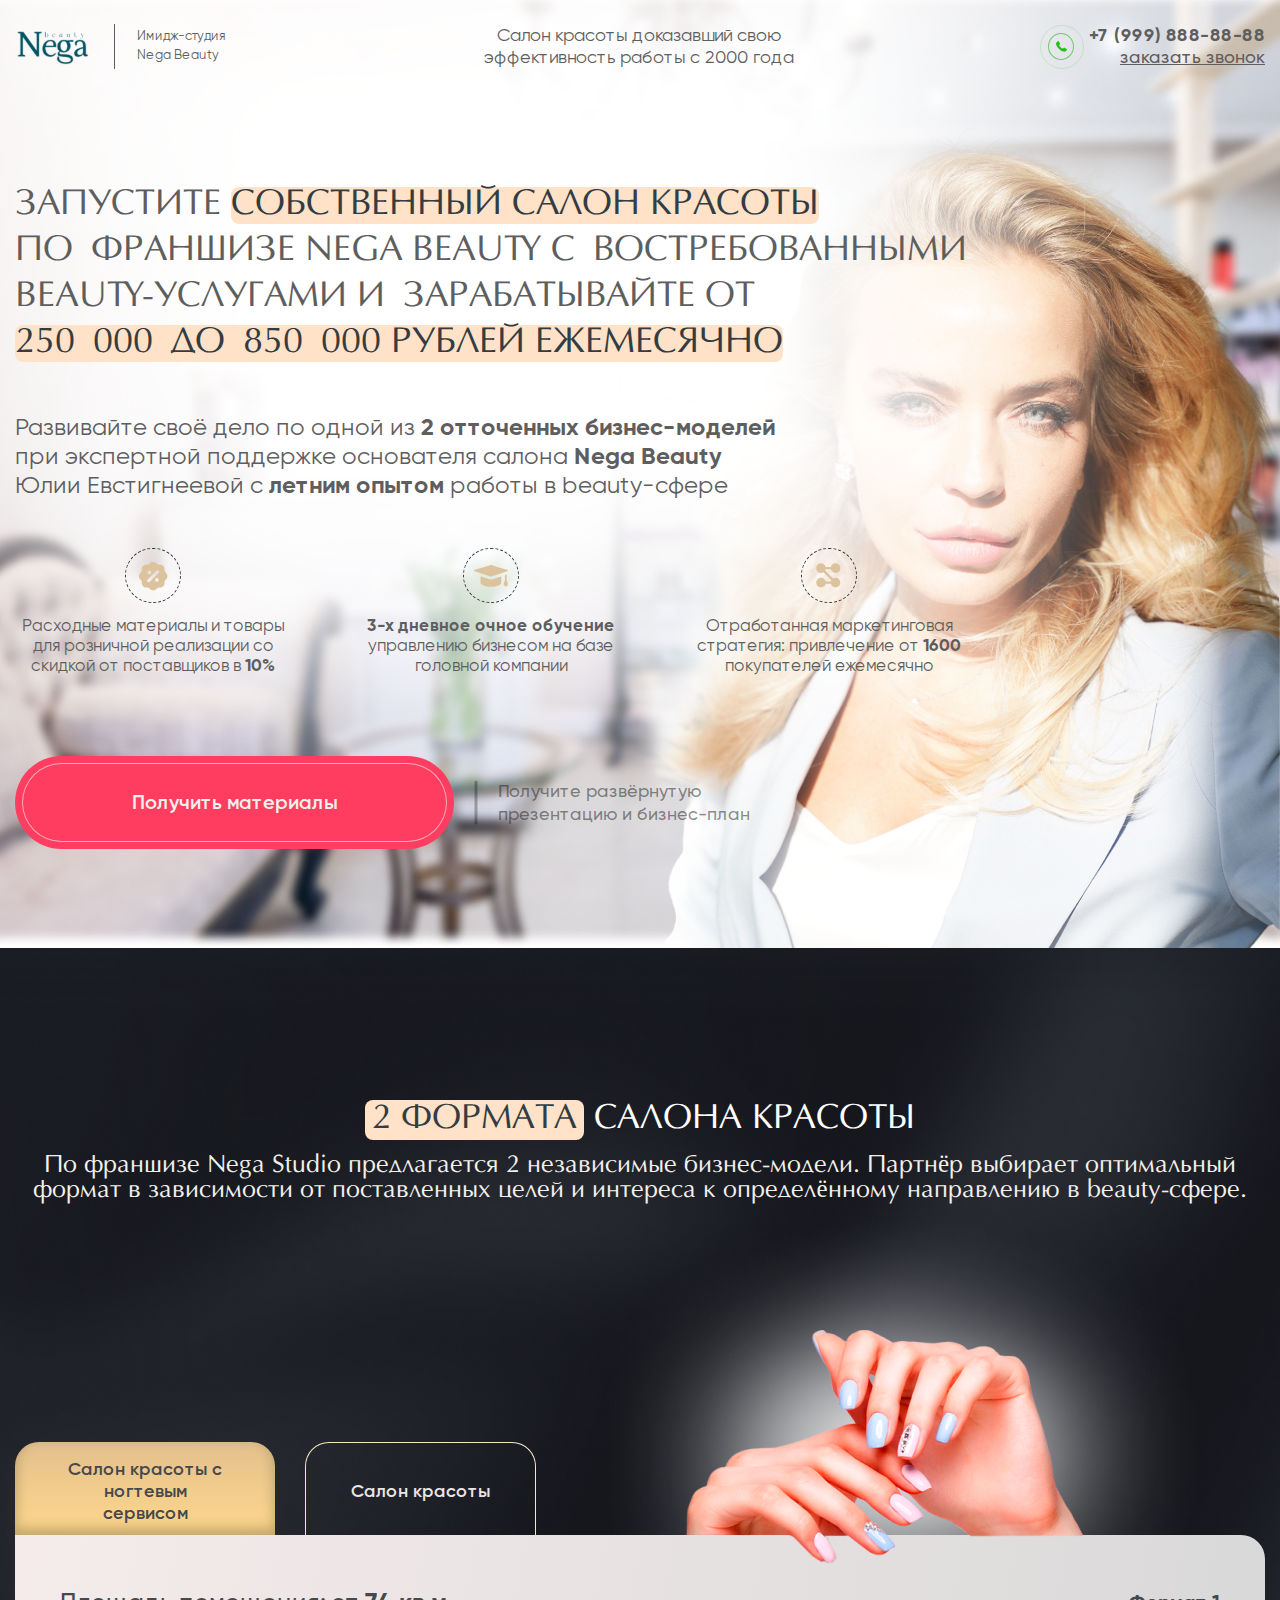
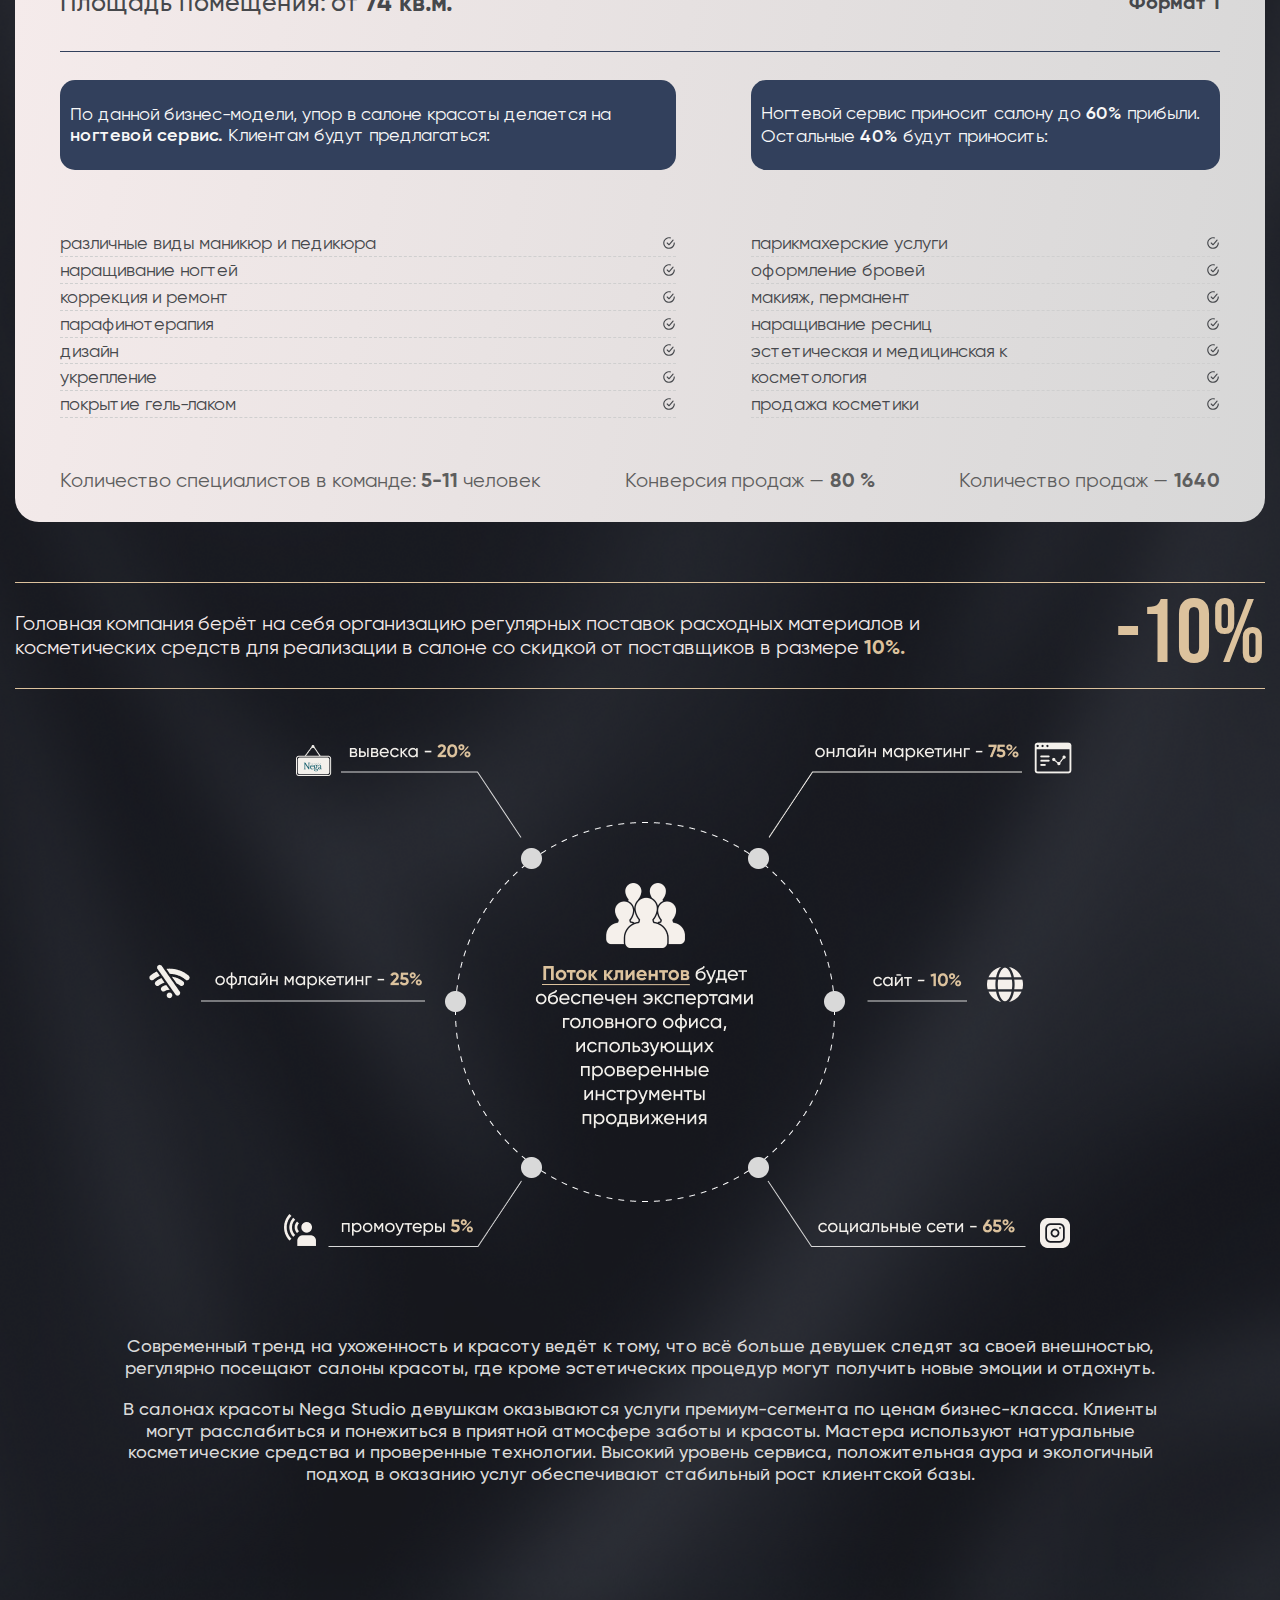
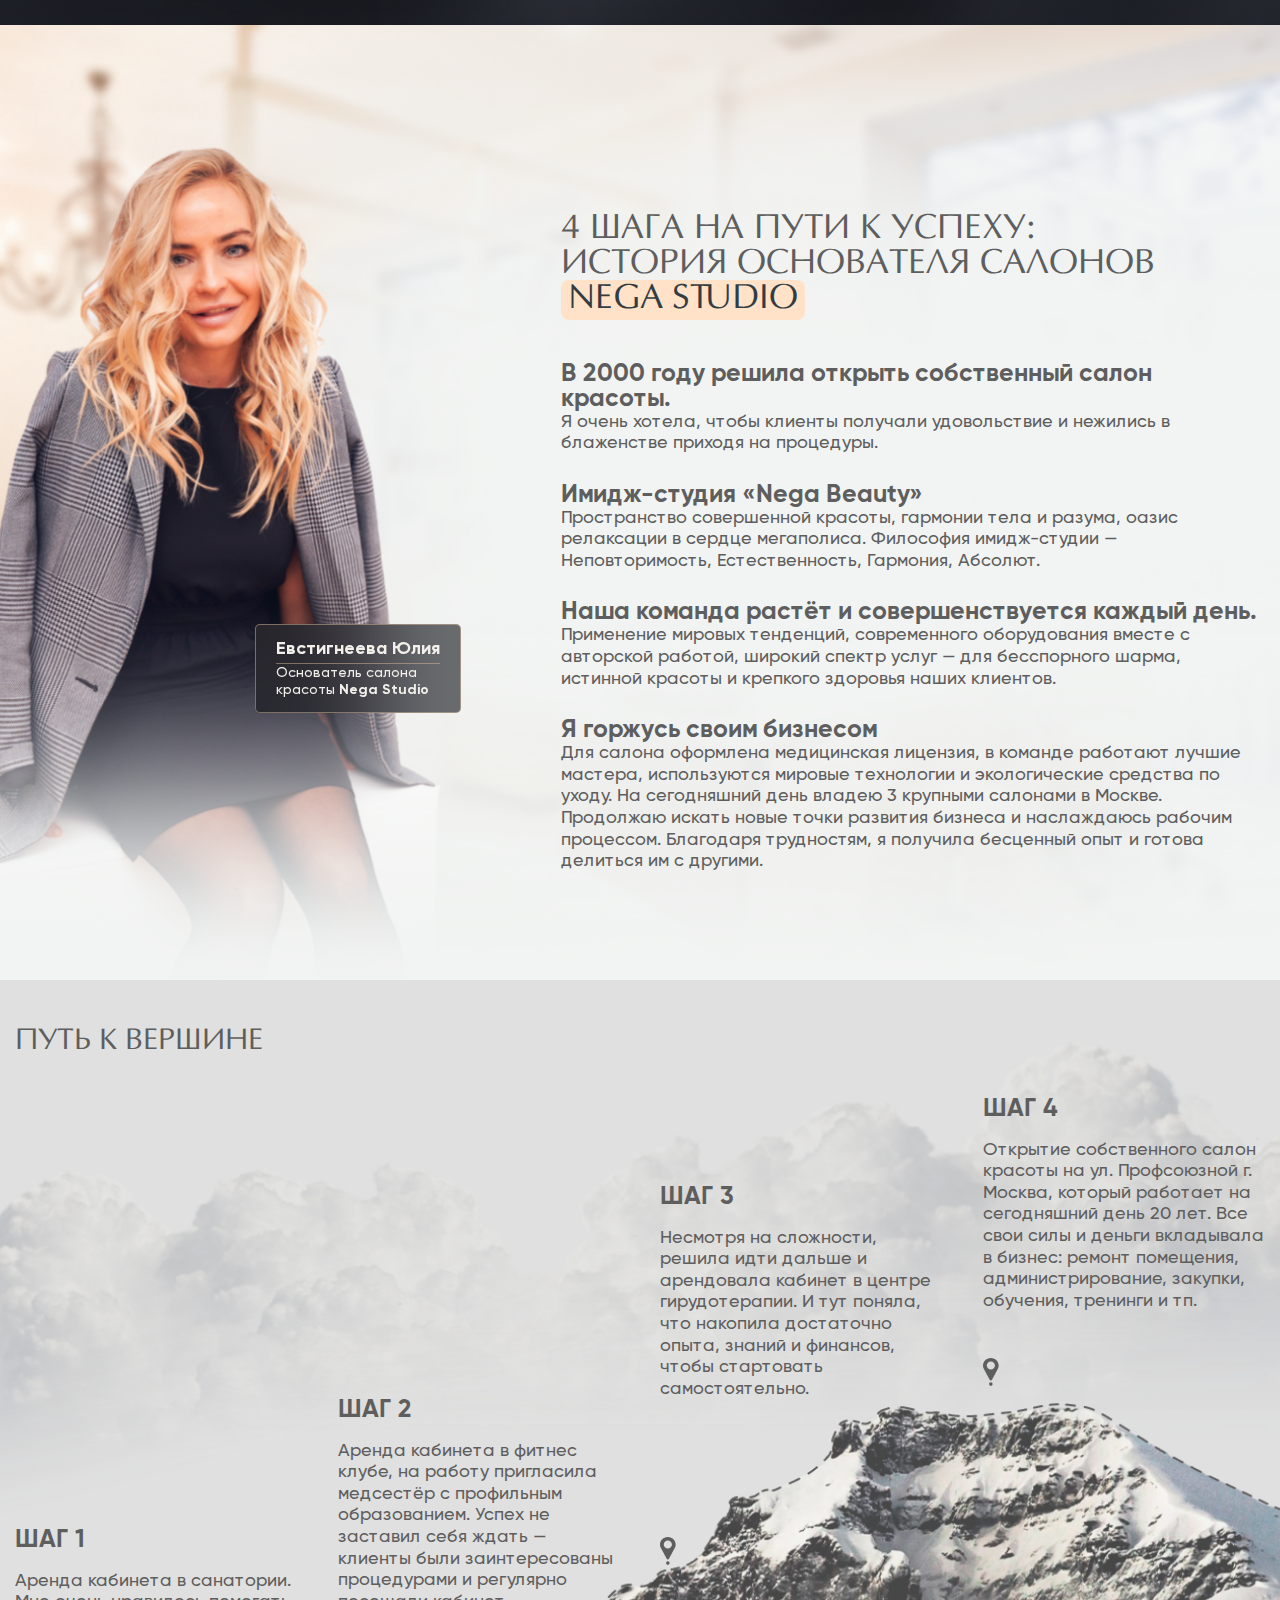
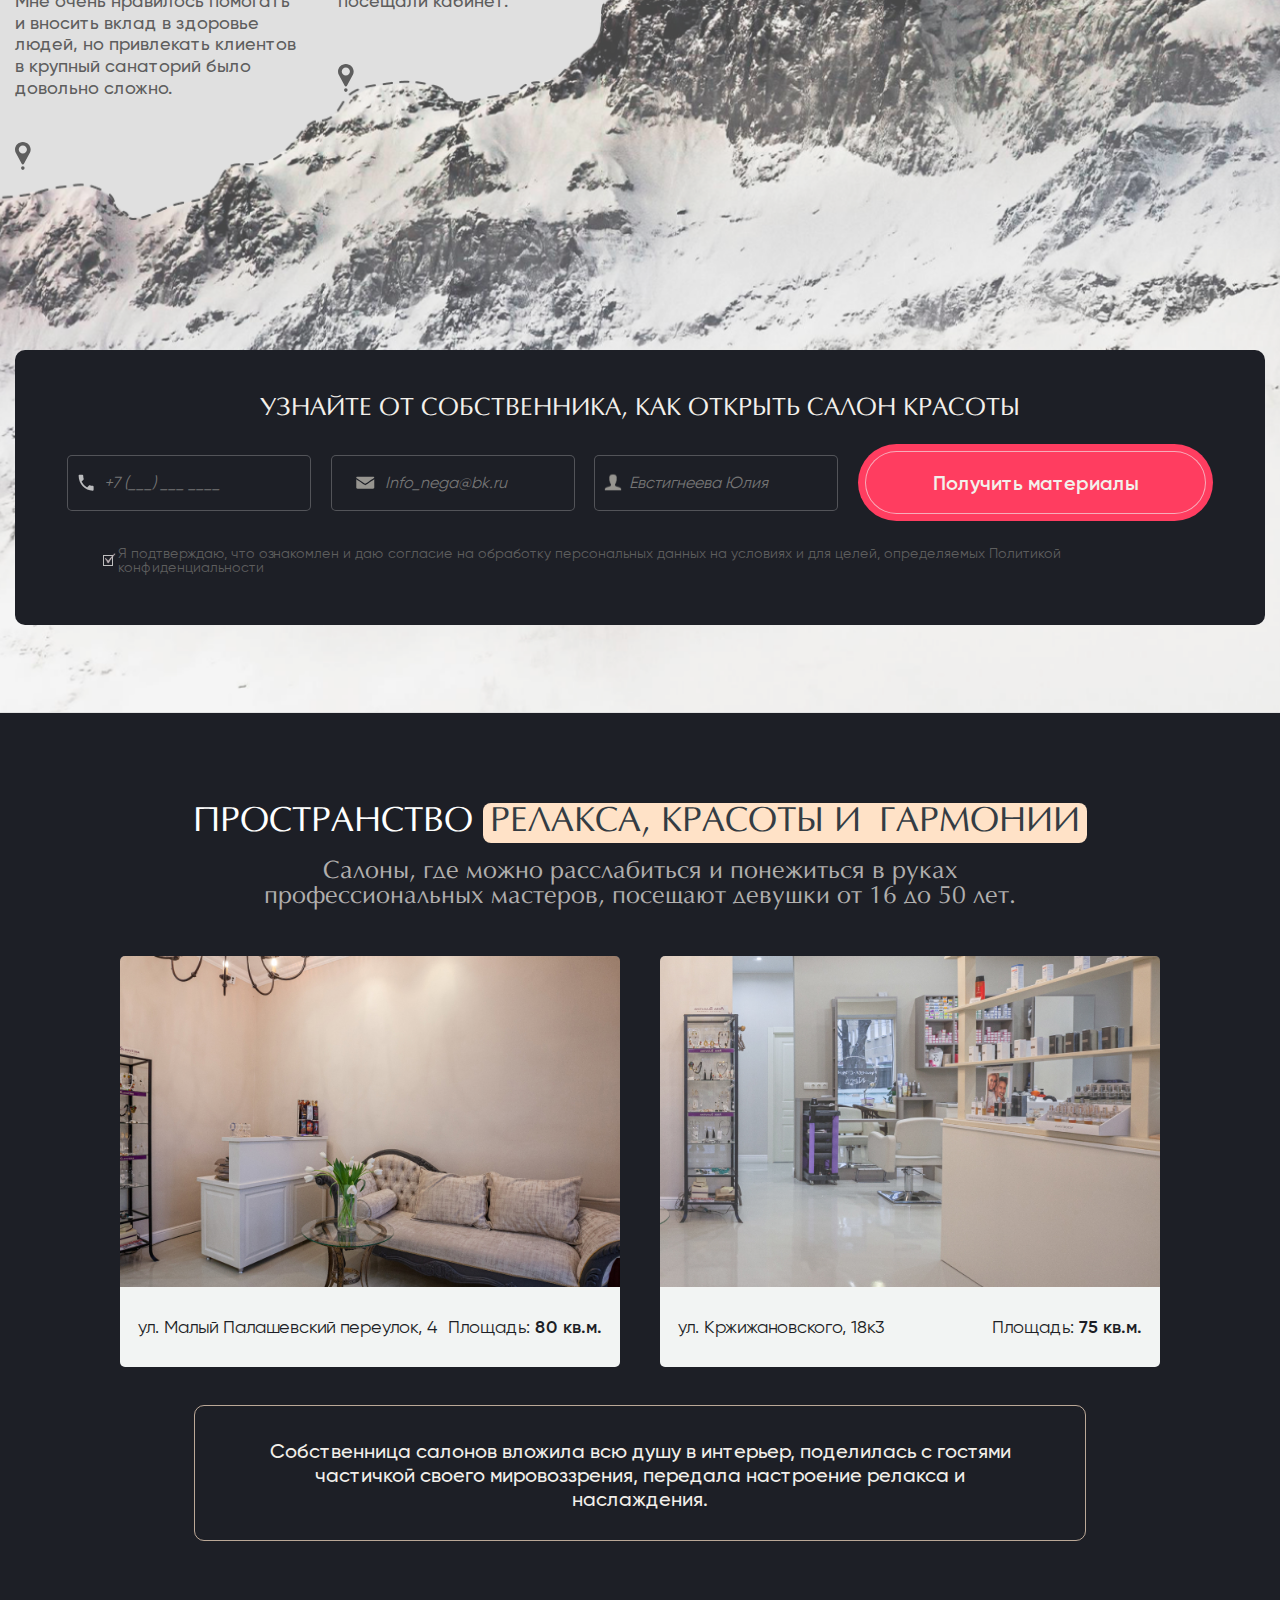
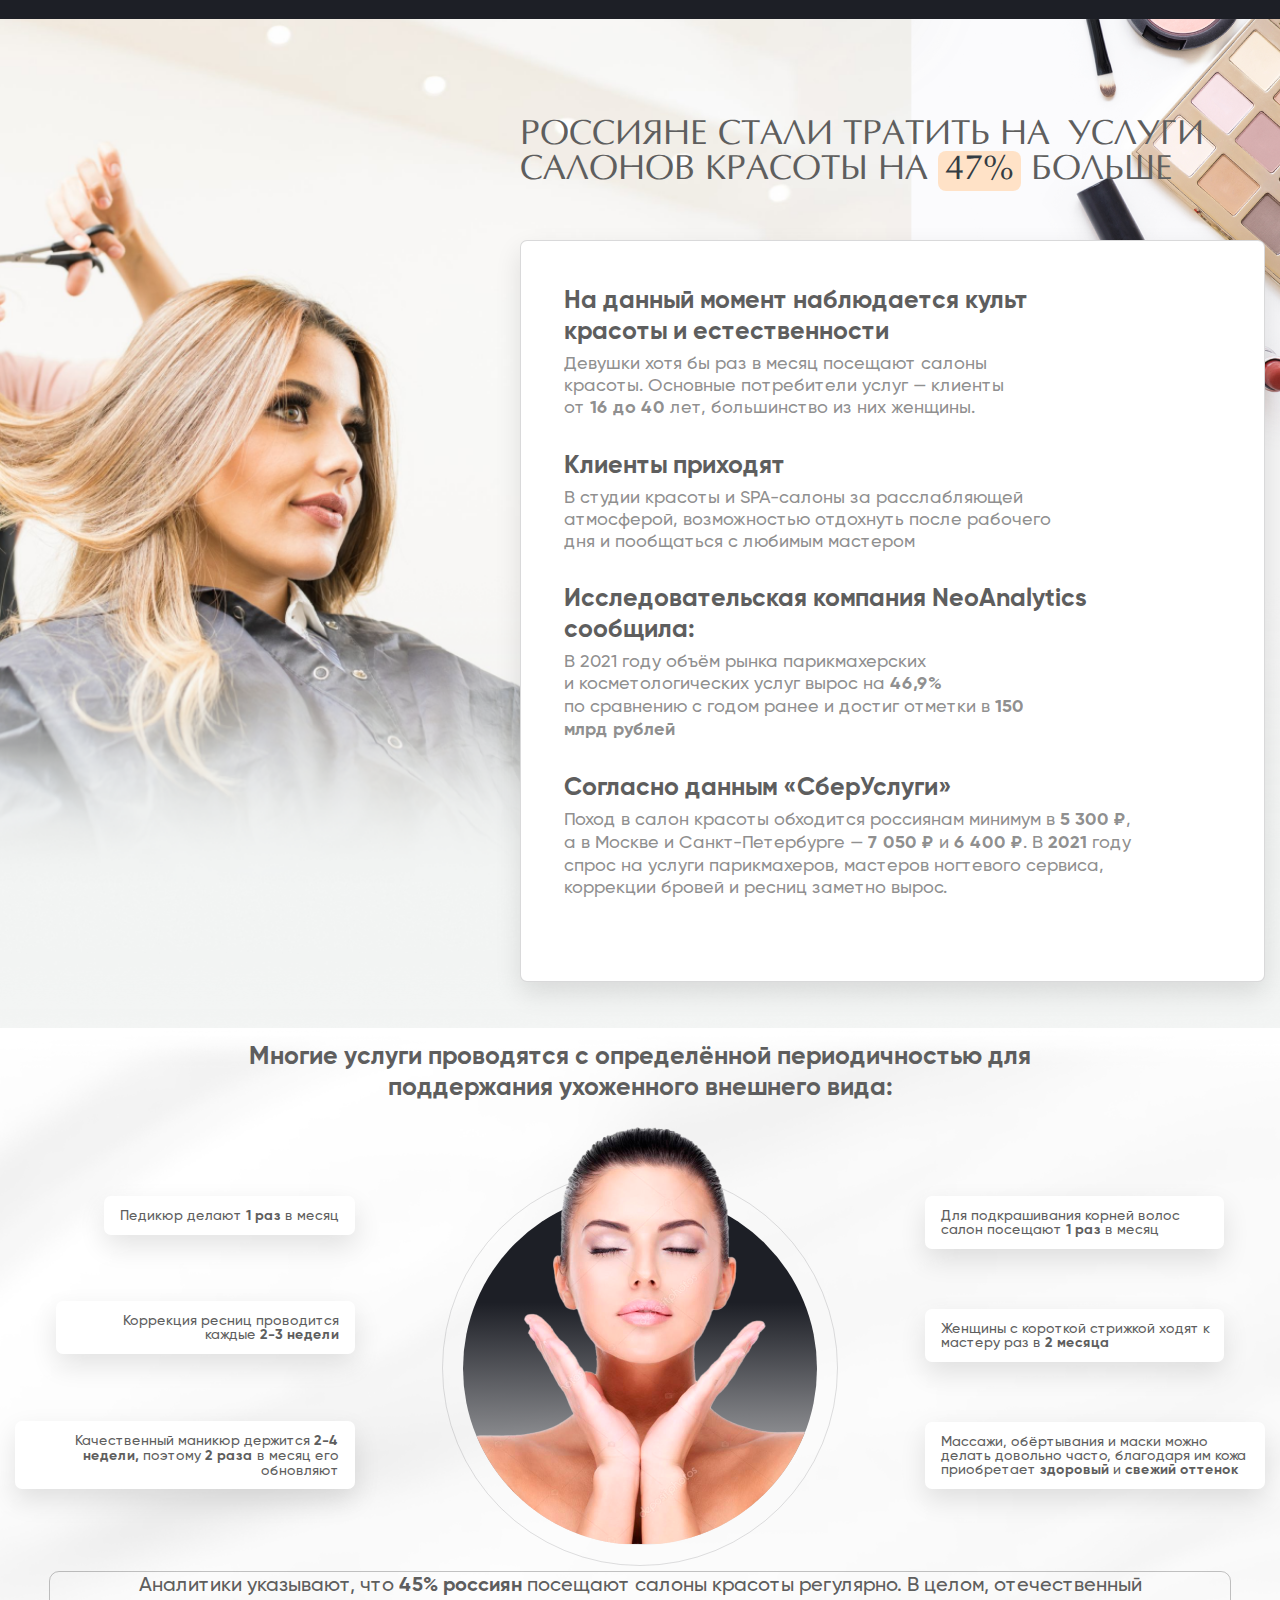
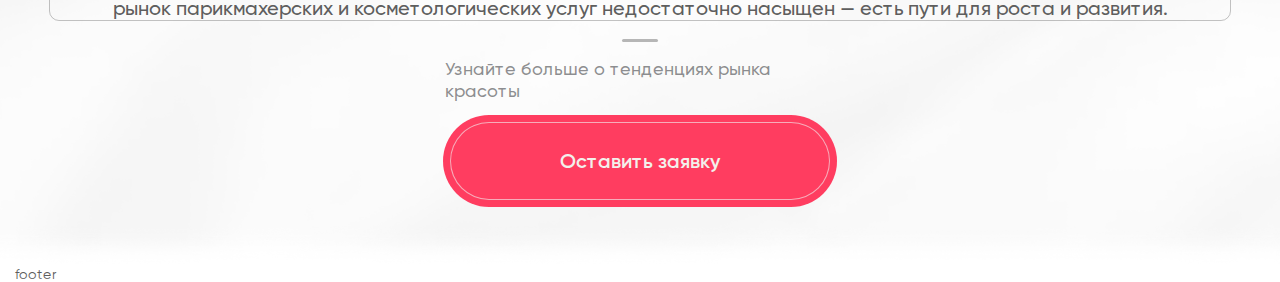
==== index.html @ d499c08f "first" ====
<!DOCTYPE html>
<html lang="en">
  <head>
    <meta charset="UTF-8" />
    <meta http-equiv="X-UA-Compatible" content="IE=edge" />
    <meta name="viewport" content="width=device-width, initial-scale=1.0" />
    <link rel="preconnect" href="https://fonts.googleapis.com" />
    <link rel="preconnect" href="https://fonts.gstatic.com" crossorigin />
    <link
      href="https://fonts.googleapis.com/css2?family=Bebas+Neue&display=swap"
      rel="stylesheet"
    />

    <link rel="stylesheet" href="./css/reset.css" />
    <link rel="stylesheet" href="./css/animate.css" />
    <link rel="stylesheet" href="./css/style.css" />
    <title>Nega</title>
  </head>
  <body id="main-body">
    <div class="wrapper">
      <header class="header">
        <div class="container">
          <div class="header__body">
            <div class="header__logo">
              <img src="./img/header/logo.svg" alt="logo" />
              <div class="header__logo-line"></div>
              <div class="header__logo-descr">Имидж-студия Nega Beauty</div>
            </div>
            <div class="header__descr">
              Салон красоты доказавший свою эффективность работы с 2000 года
            </div>
            <div class="phone__block">
              <div class="phone__block-img">
                <img src="./img/header/phone.svg" alt="phone" />
              </div>
              <div class="phone__block-link">
                <a class="phone__number" href="tel:+79166300041"
                  >+7 (999) 888-88-88</a
                >
                <div class="phone__link">
                  <a class="modal-phone" data-id="#phone"> заказать звонок </a>
                </div>
              </div>
            </div>
          </div>
        </div>
      </header>
      <div class="page__content">
        <main class="main">
          <div class="container">
            <div class="main__body">
              <h1 class="main__title">
                Запустите
                <span>собственный салон красоты</span> по&nbsp;франшизе Nega
                Beauty с&nbsp;востребованными beauty-услугами
                и&nbsp;зарабатывайте от
                <span
                  >250&nbsp;000&nbsp;до&nbsp;850&nbsp;000 рублей
                  ежемесячно</span
                >
              </h1>
              <p class="main__descr">
                Развивайте своё дело по&nbsp;одной из&nbsp;<span
                  >2&nbsp;отточенных бизнес-моделей</span
                >
                при экспертной поддержке основателя салона
                <span>Nega Beauty</span> Юлии Евстигнеевой с&nbsp;<span
                  >летним опытом</span
                >
                работы в&nbsp;beauty-сфере
              </p>
              <div class="main__list">
                <div class="main__item">
                  <div class="main__item-img">
                    <img src="./img/header/01.svg" alt="icon" />
                  </div>
                  <p class="main__item-descr">
                    Расходные материалы и товары для розничной реализации со
                    скидкой от поставщиков в <span>10%</span>
                  </p>
                </div>
                <div class="main__item">
                  <div class="main__item-img">
                    <img src="./img/header/02.svg" alt="icon" />
                  </div>
                  <p class="main__item-descr">
                    <span>3-х дневное очное обучение</span> управлению бизнесом
                    на базе головной компании
                  </p>
                </div>
                <div class="main__item">
                  <div class="main__item-img">
                    <img src="./img/header/03.svg" alt="icon" />
                  </div>
                  <p class="main__item-descr">
                    Отработанная маркетинговая стратегия: привлечение от
                    <span>1600</span> покупателей ежемесячно
                  </p>
                </div>
              </div>
              <div class="main__slider">
                <div class="slider-flex">
                  <div class="slider-track">
                    <div class="slide-list slide-active">
                      <div class="main__item">
                        <div class="main__item-img">
                          <img src="./img/header/01.svg" alt="icon" />
                        </div>
                        <p class="main__item-descr">
                          Расходные материалы и товары для розничной реализации
                          со скидкой от поставщиков в <span>10%</span>
                        </p>
                      </div>
                    </div>
                    <div class="slide-list">
                      <div class="main__item">
                        <div class="main__item-img">
                          <img src="./img/header/02.svg" alt="icon" />
                        </div>
                        <p class="main__item-descr">
                          <span>3-х дневное очное обучение</span> управлению
                          бизнесом на базе головной компании
                        </p>
                      </div>
                    </div>
                    <div class="slide-list">
                      <div class="main__item">
                        <div class="main__item-img">
                          <img src="./img/header/03.svg" alt="icon" />
                        </div>
                        <p class="main__item-descr">
                          Отработанная маркетинговая стратегия: привлечение от
                          <span>1600</span> покупателей ежемесячно
                        </p>
                      </div>
                    </div>
                  </div>
                </div>
                <div class="slide-dots">
                  <span class="slide-dot slide-active"></span>
                  <span class="slide-dot"></span>
                  <span class="slide-dot"></span>
                </div>
              </div>
              <div class="main__button">
                <div class="btn__cover">
                  <button class="btn">Получить материалы</button>
                </div>
                <div class="button__line"></div>
                <div class="button__descr">
                  Получите развёрнутую презентацию и бизнес-план
                </div>
              </div>
            </div>
          </div>
        </main>
        <section class="format">
          <div class="container">
            <div class="format__body">
              <h2 class="title format__title">
                <span> 2 формата</span> салона красоты
              </h2>
              <p class="format__descr descr">
                По франшизе Nega Studio предлагается 2 независимые
                бизнес-модели. Партнёр выбирает оптимальный формат в зависимости
                от поставленных целей и интереса к определённому направлению в
                beauty-сфере.
              </p>
              <div class="format__tab">
                <div class="tabs">
                  <div class="tab__elem active">
                    Салон красоты с ногтевым сервисом
                  </div>
                  <div class="tab__elem">Салон красоты</div>
                </div>
                <div class="contents">
                  <img
                    src="./img/format/tab1.png"
                    alt="tab"
                    class="content__img first active"
                  />
                  <img
                    src="./img/format/tab2.png"
                    alt="tab"
                    class="content__img second"
                  />
                  <img
                    src="./img/format/effect.png"
                    alt="effect"
                    class="content__effect"
                  />
                  <div class="content__elem active">
                    <div class="elem__top">
                      <div class="elem__title">
                        Площадь помещения: от <span>74 кв.м.</span>
                      </div>
                      <div class="elem__count">Формат 1</div>
                    </div>
                    <div class="elem__block">
                      <div class="block__item">
                        <div class="block__item-title">
                          <p>
                            По данной бизнес-модели, упор в салоне красоты
                            делается на <span>ногтевой сервис.</span> Клиентам
                            будут предлагаться:
                          </p>
                        </div>
                        <div class="block__item-list">
                          <div class="block__item-item">
                            <div class="block__item-descr">
                              различные виды маникюр и педикюра
                            </div>
                            <img
                              src="./img/format/tick.svg"
                              alt="tick"
                              class="block__item-icon"
                            />
                          </div>
                          <div class="block__item-item">
                            <div class="block__item-descr">
                              наращивание ногтей
                            </div>
                            <img
                              src="./img/format/tick.svg"
                              alt="tick"
                              class="block__item-icon"
                            />
                          </div>
                          <div class="block__item-item">
                            <div class="block__item-descr">
                              коррекция и ремонт
                            </div>
                            <img
                              src="./img/format/tick.svg"
                              alt="tick"
                              class="block__item-icon"
                            />
                          </div>
                          <div class="block__item-item">
                            <div class="block__item-descr">парафинотерапия</div>
                            <img
                              src="./img/format/tick.svg"
                              alt="tick"
                              class="block__item-icon"
                            />
                          </div>
                          <div class="block__item-item">
                            <div class="block__item-descr">дизайн</div>
                            <img
                              src="./img/format/tick.svg"
                              alt="tick"
                              class="block__item-icon"
                            />
                          </div>
                          <div class="block__item-item">
                            <div class="block__item-descr">укрепление</div>
                            <img
                              src="./img/format/tick.svg"
                              alt="tick"
                              class="block__item-icon"
                            />
                          </div>
                          <div class="block__item-item">
                            <div class="block__item-descr">
                              покрытие гель-лаком
                            </div>
                            <img
                              src="./img/format/tick.svg"
                              alt="tick"
                              class="block__item-icon"
                            />
                          </div>
                        </div>
                      </div>
                      <div class="block__item">
                        <div class="block__item-title">
                          <p>
                            Ногтевой сервис приносит салону до
                            <span>60%</span> прибыли. Остальные
                            <span>40%</span> будут приносить:
                          </p>
                        </div>
                        <div class="block__item-list">
                          <div class="block__item-item">
                            <div class="block__item-descr">
                              парикмахерские услуги
                            </div>
                            <img
                              src="./img/format/tick.svg"
                              alt="tick"
                              class="block__item-icon"
                            />
                          </div>
                          <div class="block__item-item">
                            <div class="block__item-descr">
                              оформление бровей
                            </div>
                            <img
                              src="./img/format/tick.svg"
                              alt="tick"
                              class="block__item-icon"
                            />
                          </div>
                          <div class="block__item-item">
                            <div class="block__item-descr">
                              макияж, перманент
                            </div>
                            <img
                              src="./img/format/tick.svg"
                              alt="tick"
                              class="block__item-icon"
                            />
                          </div>
                          <div class="block__item-item">
                            <div class="block__item-descr">
                              наращивание ресниц
                            </div>
                            <img
                              src="./img/format/tick.svg"
                              alt="tick"
                              class="block__item-icon"
                            />
                          </div>
                          <div class="block__item-item">
                            <div class="block__item-descr">
                              эстетическая и медицинская к
                            </div>
                            <img
                              src="./img/format/tick.svg"
                              alt="tick"
                              class="block__item-icon"
                            />
                          </div>
                          <div class="block__item-item">
                            <div class="block__item-descr">косметология</div>
                            <img
                              src="./img/format/tick.svg"
                              alt="tick"
                              class="block__item-icon"
                            />
                          </div>
                          <div class="block__item-item">
                            <div class="block__item-descr">
                              продажа косметики
                            </div>
                            <img
                              src="./img/format/tick.svg"
                              alt="tick"
                              class="block__item-icon"
                            />
                          </div>
                        </div>
                      </div>
                    </div>
                    <div class="elem__bottom">
                      <div class="elem__text">
                        Количество специалистов в команде:
                        <span>5-11</span> человек
                      </div>
                      <div class="elem__text">
                        Конверсия продаж — <span>80 %</span>
                      </div>
                      <div class="elem__text">
                        Количество продаж — <span>1640</span>
                      </div>
                    </div>
                  </div>
                  <div class="content__elem">
                    <div class="elem__top">
                      <div class="elem__title">
                        Площадь помещения: от <span>50 кв.м.</span>
                      </div>
                      <div class="elem__count">Формат 2</div>
                    </div>
                    <div class="elem__block second">
                      <div class="block__item">
                        <div class="block__item-title second">
                          <p>
                            Вторая бизнес-модель предполагает открытие
                            <span>салона красоты</span> без ногтевого сервиса.
                            Среди основных услуг будут парикмахерские и
                            косметологические:
                          </p>
                        </div>
                        <div class="block__item-list">
                          <div class="block__item-item">
                            <div class="block__item-descr">стрижка;</div>
                            <img
                              src="./img/format/tick.svg"
                              alt="tick"
                              class="block__item-icon"
                            />
                          </div>
                          <div class="block__item-item">
                            <div class="block__item-descr">укладка волос;</div>
                            <img
                              src="./img/format/tick.svg"
                              alt="tick"
                              class="block__item-icon"
                            />
                          </div>
                          <div class="block__item-item">
                            <div class="block__item-descr">окрашивание;</div>
                            <img
                              src="./img/format/tick.svg"
                              alt="tick"
                              class="block__item-icon"
                            />
                          </div>
                          <div class="block__item-item">
                            <div class="block__item-descr">
                              фитоламинирование;
                            </div>
                            <img
                              src="./img/format/tick.svg"
                              alt="tick"
                              class="block__item-icon"
                            />
                          </div>
                          <div class="block__item-item">
                            <div class="block__item-descr">массаж лица;</div>
                            <img
                              src="./img/format/tick.svg"
                              alt="tick"
                              class="block__item-icon"
                            />
                          </div>
                          <div class="block__item-item">
                            <div class="block__item-descr">
                              услуги по уходу за лицом;
                            </div>
                            <img
                              src="./img/format/tick.svg"
                              alt="tick"
                              class="block__item-icon"
                            />
                          </div>
                          <div class="block__item-item">
                            <div class="block__item-descr">эпиляция;</div>
                            <img
                              src="./img/format/tick.svg"
                              alt="tick"
                              class="block__item-icon"
                            />
                          </div>
                          <div class="block__item-item">
                            <div class="block__item-descr">
                              контурная пластика;
                            </div>
                            <img
                              src="./img/format/tick.svg"
                              alt="tick"
                              class="block__item-icon"
                            />
                          </div>
                          <div class="block__item-item">
                            <div class="block__item-descr">мезотерапия;</div>
                            <img
                              src="./img/format/tick.svg"
                              alt="tick"
                              class="block__item-icon"
                            />
                          </div>
                          <div class="block__item-item">
                            <div class="block__item-descr">обёртывание.</div>
                            <img
                              src="./img/format/tick.svg"
                              alt="tick"
                              class="block__item-icon"
                            />
                          </div>
                        </div>
                      </div>
                      <div class="block__item">
                        <div
                          class="block__item-title second special__item-title"
                        >
                          <p>
                            Данные виды услуг будут приносить до
                            <span>63 % прибыли.</span> Остальные
                            <span>37%</span> принесут:
                          </p>
                        </div>
                        <div class="block__item-list">
                          <div class="block__item-item">
                            <div class="block__item-descr">
                              оформление бровей;
                            </div>
                            <img
                              src="./img/format/tick.svg"
                              alt="tick"
                              class="block__item-icon"
                            />
                          </div>
                          <div class="block__item-item">
                            <div class="block__item-descr">макияж;</div>
                            <img
                              src="./img/format/tick.svg"
                              alt="tick"
                              class="block__item-icon"
                            />
                          </div>
                          <div class="block__item-item">
                            <div class="block__item-descr">перманент;</div>
                            <img
                              src="./img/format/tick.svg"
                              alt="tick"
                              class="block__item-icon"
                            />
                          </div>
                          <div class="block__item-item">
                            <div class="block__item-descr">
                              наращивание ресниц;
                            </div>
                            <img
                              src="./img/format/tick.svg"
                              alt="tick"
                              class="block__item-icon"
                            />
                          </div>
                          <div class="block__item-item">
                            <div class="block__item-descr">
                              продажа косметики.
                            </div>
                            <img
                              src="./img/format/tick.svg"
                              alt="tick"
                              class="block__item-icon"
                            />
                          </div>
                        </div>
                      </div>
                    </div>
                    <div class="elem__bottom">
                      <div class="elem__text">
                        Количество специалистов в команде:
                        <span>3-7</span> человек
                      </div>
                      <div class="elem__text">
                        Конверсия продаж — <span>80 %</span>
                      </div>
                      <div class="elem__text">
                        Количество продаж — <span>520</span>
                      </div>
                    </div>
                  </div>
                </div>
              </div>
              <div class="format__sale">
                <div class="sale__descr">
                  Головная компания берёт на себя организацию регулярных
                  поставок расходных материалов и косметических средств для
                  реализации в салоне со скидкой от поставщиков в размере
                  <span>10%.</span>
                </div>
                <div class="sale__amount">-10%</div>
              </div>
              <div class="format__marketing">
                <img
                  src="./img/format/circle.png"
                  alt="schema"
                  class="marketing__schema"
                />
                <div class="marketing__block">
                  <div class="marketing__title">
                    <p>
                      <span>Поток клиентов</span> будет обеспечен экспертами
                      головного офиса, использующих проверенные инструменты
                      продвижения
                    </p>
                  </div>
                  <div class="marketing__list">
                    <div class="marketing__item">
                      <p>вывеска - <span>20%</span></p>
                      <img src="./img/format/01.svg" alt="icon" />
                    </div>
                    <div class="marketing__item">
                      <p>онлайн маркетинг - <span>75%</span></p>
                      <img src="./img/format/02.svg" alt="icon" />
                    </div>
                    <div class="marketing__item">
                      <p>сайт - <span>10%</span></p>
                      <img src="./img/format/03.svg" alt="icon" />
                    </div>
                    <div class="marketing__item">
                      <p>социальные сети - <span>65%</span></p>
                      <img src="./img/format/04.svg" alt="icon" />
                    </div>
                    <div class="marketing__item">
                      <p>промоутеры - <span>5%</span></p>
                      <img src="./img/format/05.svg" alt="icon" />
                    </div>
                    <div class="marketing__item">
                      <p>офлайн маркетинг - <span>25%</span></p>
                      <img src="./img/format/06.svg" alt="icon" />
                    </div>
                  </div>
                </div>
                <p class="marketing__descr first">
                  Современный тренд на ухоженность и красоту ведёт к тому, что
                  всё больше девушек следят за своей внешностью, регулярно
                  посещают салоны красоты, где кроме эстетических процедур могут
                  получить новые эмоции и отдохнуть.
                </p>
                <p class="marketing__descr">
                  В салонах красоты Nega Studio девушкам оказываются услуги
                  премиум-сегмента по ценам бизнес-класса. Клиенты могут
                  расслабиться и понежиться в приятной атмосфере заботы и
                  красоты. Мастера используют натуральные косметические средства
                  и проверенные технологии. Высокий уровень сервиса,
                  положительная аура и экологичный подход в оказанию услуг
                  обеспечивают стабильный рост клиентской базы.
                </p>
              </div>
            </div>
          </div>
        </section>
        <section class="history">
          <div class="container">
            <div class="history__body">
              <h2 class="history__title title">
                4 шага на пути к успеху: история основателя салонов
                <span>Nega Studio</span>
              </h2>
              <div class="history__list">
                <div class="history__item">
                  <div class="history__item-title">
                    В 2000 году решила открыть собственный салон красоты.
                  </div>
                  <div class="history__item-descr">
                    Я очень хотела, чтобы клиенты получали удовольствие и
                    нежились в блаженстве приходя на процедуры.
                  </div>
                </div>
                <div class="history__item">
                  <div class="history__item-title">
                    Имидж-студия «Nega Beauty»
                  </div>
                  <div class="history__item-descr">
                    Пространство совершенной красоты, гармонии тела и разума,
                    оазис релаксации в сердце мегаполиса. Философия имидж-студии
                    — Неповторимость, Естественность, Гармония, Абсолют.
                  </div>
                </div>
                <div class="history__item">
                  <div class="history__item-title">
                    Наша команда растёт и совершенствуется каждый день.
                  </div>
                  <div class="history__item-descr">
                    Применение мировых тенденций, современного оборудования
                    вместе с авторской работой, широкий спектр услуг — для
                    бесспорного шарма, истинной красоты и крепкого здоровья
                    наших клиентов.
                  </div>
                </div>
                <div class="history__item">
                  <div class="history__item-title">
                    Я горжусь своим бизнесом
                  </div>
                  <div class="history__item-descr">
                    Для салона оформлена медицинская лицензия, в команде
                    работают лучшие мастера, используются мировые технологии и
                    экологические средства по уходу. На сегодняшний день владею
                    3 крупными салонами в Москве. Продолжаю искать новые точки
                    развития бизнеса и наслаждаюсь рабочим процессом. Благодаря
                    трудностям, я получила бесценный опыт и готова делиться им с
                    другими.
                  </div>
                </div>
              </div>
              <div class="history__card">
                <div class="card__title">Евстигнеева Юлия</div>
                <p class="card__descr">
                  Основатель салона красоты <span>Nega Studio</span>
                </p>
              </div>
            </div>
          </div>
        </section>
        <section class="way">
          <div class="container">
            <div class="way__body">
              <h3 class="way__title">ПУТЬ К ВЕРШИНЕ</h3>
              <div class="way__list">
                <div class="way__item first">
                  <div class="way__item-title">ШАГ 1</div>
                  <p class="way__item-descr">
                    Аренда кабинета в санатории. Мне очень нравилось помогать и
                    вносить вклад в здоровье людей, но привлекать клиентов в
                    крупный санаторий было довольно сложно.
                  </p>
                  <img src="./img/way/location.svg" alt="local" />
                </div>
                <div class="way__item second">
                  <div class="way__item-title">ШАГ 2</div>
                  <p class="way__item-descr">
                    Аренда кабинета в фитнес клубе, на работу пригласила
                    медсестёр с профильным образованием. Успех не заставил себя
                    ждать — клиенты были заинтересованы процедурами и регулярно
                    посещали кабинет.
                  </p>
                  <img src="./img/way/location.svg" alt="local" />
                </div>
                <div class="way__item third">
                  <div class="way__item-title">ШАГ 3</div>
                  <p class="way__item-descr">
                    Несмотря на сложности, решила идти дальше и арендовала
                    кабинет в центре гирудотерапии. И тут поняла, что накопила
                    достаточно опыта, знаний и финансов, чтобы стартовать
                    самостоятельно.
                  </p>
                  <img src="./img/way/location.svg" alt="local" />
                </div>
                <div class="way__item fourth">
                  <div class="way__item-title">ШАГ 4</div>
                  <p class="way__item-descr">
                    Открытие собственного салон красоты на ул. Профсоюзной г.
                    Москва, который работает на сегодняшний день 20 лет. Все
                    свои силы и деньги вкладывала в бизнес: ремонт помещения,
                    администрирование, закупки, обучения, тренинги и тп.
                  </p>
                  <img src="./img/way/location.svg" alt="local" />
                </div>
              </div>
              <div class="way__form">
                <h2 class="way__form-title">
                  Узнайте от собственника, как открыть салон красоты
                </h2>
                <form action="" class="form">
                  <div class="form__field">
                    <input
                      type="tel"
                      class="form__input form__input-phone"
                      name="phone"
                      placeholder="+7 (___) ___ ____"
                      autocomplete="off"
                    />
                    <input
                      type="text"
                      class="form__input form__input-city"
                      name="city"
                      placeholder="Info_nega@bk.ru"
                      autocomplete="off"
                    />
                    <input
                      type="text"
                      class="form__input form__input-name"
                      name="name"
                      placeholder="Евстигнеева Юлия"
                      autocomplete="off"
                    />
                    <input
                      type="text"
                      name="section-name-text"
                      value="Проверьте, свободен ли ваш город для открытия по франшизе"
                      hidden
                    />
                    <input
                      type="text"
                      name="section-btn-text"
                      value="Проверить"
                      hidden
                    />
                    <input
                      type="text"
                      name="section-name"
                      value="открытая"
                      hidden
                    />
                    <div class="btn__cover">
                      <button class="btn btn__way">Получить материалы</button>
                    </div>
                  </div>
                  <div class="form__policy">
                    <div class="policy__tick">
                      <img src="./img/form/tick.svg" alt="tick" />
                    </div>
                    <p>
                      Я подтверждаю, что ознакомлен и даю согласие на обработку
                      персональных данных на условиях и для целей, определяемых
                      <span class="politicy">Политикой конфиденциальности</span>
                    </p>
                  </div>
                </form>
              </div>
              <div class="btn__cover adaptive__btn">
                <button class="btn btn__way">Получить материалы</button>
              </div>
            </div>
          </div>
        </section>
        <section class="space">
          <div class="container">
            <div class="space__body">
              <h2 class="space__title title">
                Пространство <span>релакса, красоты и&nbsp;гармонии</span>
              </h2>
              <p class="space__descr">
                Салоны, где можно расслабиться и понежиться в руках
                профессиональных мастеров, посещают девушки от 16 до 50 лет.
              </p>
              <div class="space__list">
                <div class="space__item">
                  <img src="./img/space/01.jpg" alt="img" />
                  <div class="space__block">
                    <div class="space__block-descr">
                      ул. Малый Палашевский переулок, 4
                    </div>
                    <div class="space__block-amount">
                      Площадь: <span>80 кв.м.</span>
                    </div>
                  </div>
                </div>
                <div class="space__item">
                  <img src="./img/space/02.jpg" alt="img" />
                  <div class="space__block">
                    <div class="space__block-descr">
                      ул. Кржижановского, 18к3
                    </div>
                    <div class="space__block-amount">
                      Площадь: <span>75 кв.м.</span>
                    </div>
                  </div>
                </div>
              </div>
              <div class="space__text">
                Собственница салонов вложила всю душу в интерьер, поделилась с
                гостями частичкой своего мировоззрения, передала настроение
                релакса и наслаждения.
              </div>
            </div>
          </div>
        </section>
        <section class="statistic">
          <div class="container">
            <div class="statistic__body">
              <h2 class="title statistic__title">
                Россияне стали тратить на&nbsp;услуги салонов красоты на
                <span>47%</span> больше
              </h2>
              <div class="statistic__block">
                <div class="statistic__list">
                  <div class="statistic__item">
                    <div class="statistic__item-title first">
                      На&nbsp;данный момент наблюдается культ красоты
                      и&nbsp;естественности
                    </div>
                    <div class="statistic__item-descr first">
                      Девушки хотя&nbsp;бы раз в&nbsp;месяц посещают салоны
                      красоты. Основные потребители услуг&nbsp;&mdash; клиенты
                      от&nbsp;<span>16&nbsp;до&nbsp;40</span>
                      лет, большинство из&nbsp;них женщины.
                    </div>
                  </div>
                  <div class="statistic__item">
                    <div class="statistic__item-title second">
                      Клиенты приходят
                    </div>
                    <div class="statistic__item-descr second">
                      В&nbsp;студии красоты и&nbsp;SPA-салоны
                      за&nbsp;расслабляющей атмосферой, возможностью отдохнуть
                      после рабочего дня и&nbsp;пообщаться с&nbsp;любимым
                      мастером
                    </div>
                  </div>
                  <div class="statistic__item">
                    <div class="statistic__item-title third">
                      Исследовательская компания NeoAnalytics сообщила:
                    </div>
                    <div class="statistic__item-descr third">
                      В&nbsp;2021 году объём рынка парикмахерских
                      и&nbsp;косметологических услуг вырос на&nbsp;<span
                        >46,9%</span
                      >
                      по&nbsp;сравнению с&nbsp;годом ранее и&nbsp;достиг отметки
                      в&nbsp;<span>150 млрд рублей</span>
                    </div>
                  </div>
                  <div class="statistic__item">
                    <div class="statistic__item-title fourth">
                      Согласно данным «СберУслуги»
                    </div>
                    <div class="statistic__item-descr fourth">
                      Поход в&nbsp;салон красоты обходится россиянам минимум
                      в&nbsp;<span>5&nbsp;300&nbsp;₽</span>,
                      а&nbsp;в&nbsp;Москве и&nbsp;Санкт-Петербурге &mdash;
                      <span>7&nbsp;050&nbsp;₽</span>
                      и&nbsp;<span>6&nbsp;400&nbsp;₽</span>. В&nbsp;<span
                        >2021</span
                      >
                      году спрос на&nbsp;услуги парикмахеров, мастеров ногтевого
                      сервиса, коррекции бровей и&nbsp;ресниц заметно вырос.
                    </div>
                  </div>
                </div>
              </div>
            </div>
          </div>
        </section>
        <section class="period">
          <div class="container">
            <div class="period__body">
              <h2 class="period__title">
                Многие услуги проводятся с определённой периодичностью для
                поддержания ухоженного внешнего вида:
              </h2>
              <div class="period__list">
                <div class="first__list">
                  <div class="first__item first">
                    <p>Педикюр делают <span>1 раз</span> в месяц</p>
                  </div>
                  <div class="first__item second">
                    <p>
                      Коррекция ресниц проводится каждые <span>2-3 недели</span>
                    </p>
                  </div>
                  <div class="first__item third">
                    <p>
                      Качественный маникюр держится
                      <span>2-4 недели,</span> поэтому <span>2 раза</span> в
                      месяц его обновляют
                    </p>
                  </div>
                </div>
                <div class="second__list">
                  <div class="second__item first">
                    <p>
                      Для подкрашивания корней волос салон посещают
                      <span>1 раз</span> в месяц
                    </p>
                  </div>
                  <div class="second__item second">
                    <p>
                      Женщины с короткой стрижкой ходят к мастеру раз в
                      <span>2 месяца</span>
                    </p>
                  </div>
                  <div class="second__item third">
                    <p>
                      Массажи, обёртывания и маски можно делать довольно часто,
                      благодаря им кожа приобретает <span>здоровый</span> и
                      <span>свежий оттенок</span>
                    </p>
                  </div>
                </div>
              </div>
              <div class="period__photo">
                <div class="period__photo-circle">
                  <img src="./img/period/girl.png" alt="girl" />
                </div>
              </div>
              <div class="period__block">
                <p>
                  Аналитики указывают, что <span>45% россиян</span> посещают
                  салоны красоты регулярно. В целом, отечественный рынок
                  парикмахерских и косметологических услуг недостаточно
                  насыщен — есть пути для роста и развития.
                </p>
              </div>
             <div class="period__bottom">
              <p class="period__subtitle">
                Узнайте больше о тенденциях рынка красоты
              </p>
              <div class="btn__cover">
                <button class="btn">Оставить заявку</button>
              </div>
             </div>
            </div>
          </div>
        </section>
      </div>
      <footer class="footer">
        <div class="container">footer</div>
      </footer>
    </div>
    <script src="./js/slider.js"></script>
    <script src="./js/tab.js"></script>
  </body>
</html>
---- css/style.css ----
@font-face {
  font-family: "gilroy-bold";
  src: url("../fonts/gilroy-bold.ttf");
}
@font-face {
  font-family: "gilroy-medium";
  src: url("../fonts/gilroy-medium.ttf");
}
@font-face {
  font-family: "gilroy-regular";
  src: url("../fonts/gilroy-regular.ttf");
}
@font-face {
  font-family: "gilroy-semibold";
  src: url("../fonts/gilroy-semibold.ttf");
}
@font-face {
  font-family: "Optima Cyr";
  src: url("../fonts/optima-cyr.otf");
}

/* =========================================== general styles ============================================== */
html,
body {
  width: 100%;
  height: 100%;
  font-family: "gilroy-regular";
  font-weight: 400;
  color: #5e5e5e;
  -webkit-font-smoothing: antialiased;
  -moz-osx-font-smoothing: grayscale;
}

.wrapper {
  width: 100%;
  min-height: 100%;
  display: flex;
  flex-direction: column;
  margin: 0 auto;
}
.page__content {
  flex: 1 1 100%;
}
.container {
  max-width: 1310px;
  padding: 0 15px;
  margin: 0 auto;
}
@media (max-width: 600px) {
  .container {
    max-width: 300px;
  }
}
.title {
  font-family: "Optima Cyr";
  font-weight: 400;
  font-size: 35px;
  line-height: 100%;
  text-align: center;
  text-transform: uppercase;
  color: #fff;
}
.title span {
  background: #ffe2c7;
  padding: 2px 7px;
  border-radius: 8px;
  color: #343c43;
}
@media (max-width: 768px) {
  .title {
    font-size: 28px;
  }
}
@media (max-width: 600px) {
  .title {
    font-size: 20px;
    line-height: 120%;
  }
}
.descr {
  font-family: "Optima Cyr";
  font-weight: 400;
  font-size: 25px;
  line-height: 100%;
  text-align: center;
  color: #f3f0eb;
}
@media (max-width: 768px) {
  .descr {
    font-size: 20px;
  }
}
@media (max-width: 600px) {
  .descr {
    font-size: 18px;
    line-height: 120%;
  }
}
.btn__cover {
  background: #ff3d60;
  border-radius: 85px;
  padding: 7px;
  display: inline-block;
}

.btn__cover:hover {
  background: #ff5170;
  box-shadow: 0px 0px 19px #ff5170;
}
.btn__cover:active .btn {
  background: #f22147;
}
.btn__cover:active {
  background: #f22147;
  box-shadow: 0px 4px 9px rgba(0, 0, 0, 0.19);
}
.btn {
  background: #ff3d60;
  border-radius: 85px;
  border: 1px solid rgba(242, 244, 243, 0.61);
  font-family: "gilroy-semibold";
  font-weight: 600;
  font-size: 20px;
  line-height: 25px;
  text-align: center;
  color: #f3f0eb;
  padding: 26px 109px 25.5px;
}

/* =================================================  header  ================================================ */
.header {
  position: absolute;
  top: 0;
  left: 0;
  width: 100%;
  z-index: 5;
  padding: 24px 0px;
}
.header__body {
  display: flex;
  justify-content: space-between;
}
.header__logo {
  display: flex;
  align-items: center;
}
.header__logo-line {
  width: 45px;
  height: 1px;
  background-color: #5e5e5e;
  transform: rotate(90deg);
  padding: 0 22px;
}
.header__logo-descr {
  font-weight: 400;
  font-size: 13px;
  line-height: 143.52%;
  max-width: 93px;
}
.header__descr {
  font-weight: 500;
  font-size: 18px;
  line-height: 22px;
  text-align: center;
  max-width: 315px;
  margin: 0 auto;
}
.phone__block {
  display: flex;
  align-items: center;
}
.phone__block-img {
  width: 26px;
  height: 27px;
  border-radius: 50%;
  border: 1px solid rgba(36, 192, 22, 0.63);
  display: flex;
  align-items: center;
  justify-content: center;
  margin-right: 15px;

  position: relative;
}
.phone__block-img::before {
  content: "";
  width: 44px;
  height: 44px;
  border-radius: 50%;
  border: 1px solid rgba(36, 192, 22, 0.17);

  position: absolute;
  top: -9px;
  left: -9px;
}
.phone__block:hover .phone__block-img {
  animation: ring 1s 0.4s ease-in-out infinite;
}
@keyframes ring {
  0% {
    transform: scale(50%);
  }
  15% {
    transform: scale(55%);
  }
  30% {
    transform: scale(60%);
  }
  45% {
    transform: scale(65%);
  }
  60% {
    transform: scale(70%);
  }
  75% {
    transform: scale(80%);
  }
  90% {
    transform: scale(90%);
  }
  100% {
    transform: scale(100%);
  }
}
.phone__number {
  font-family: "gilroy-bold";
  font-weight: 700;
  font-size: 18px;
  line-height: 22px;
  text-align: right;
  letter-spacing: 0.025em;
  text-transform: uppercase;
}
.phone__link {
  font-family: "gilroy-medium";
  text-decoration: underline;
  font-weight: 500;
  font-size: 18px;
  line-height: 120%;
  text-align: right;
  cursor: pointer;
}
.phone__link:hover {
  text-decoration: none;
}
@media (max-width: 768px) {
  .header__descr {
    display: none;
  }
}
@media (max-width: 600px) {
  .header__logo-line {
    display: none;
  }
  .header__logo-descr {
    display: none;
  }
  .phone__block-img {
    display: none;
  }
  .phone__number {
    font-size: 16px;
  }
  .phone__link {
    font-size: 16px;
  }
  .header {
    padding: 20px 0px;
  }
}
/* =======================================  main  ========================================== */
.main {
  background: url("../img/main/effect.png") 0 0 / cover no-repeat,
    url("../img/main/owner.png") 100% 100% no-repeat,
    url("../img/main/back.png") 50% 50% / cover no-repeat;
}
.main__body {
  padding: 183px 0px 99px;
}
.main__title {
  font-family: "Optima Cyr";
  font-style: normal;
  font-weight: 400;
  font-size: 36px;
  line-height: 128.5%;
  text-transform: uppercase;
  max-width: 955px;
  padding-bottom: 46px;
}
.main__title span {
  color: rgba(52, 60, 67, 1);
  background-color: #ffe2c7;
  border-radius: 8px;
}
.main__descr {
  font-weight: 300;
  font-size: 24px;
  line-height: 120%;
  max-width: 760px;
  padding-bottom: 48px;
}
.main__descr span {
  font-family: "gilroy-bold";
  font-weight: 700;
}
.main__list {
  display: flex;
  padding-bottom: 81px;
}
.main__list > *:not(:last-child) {
  margin-right: 62px;
}
.main__item {
  display: flex;
  flex-direction: column;
  align-items: center;
}
.main__item-img {
  width: 55.65px;
  height: 55.65px;
  border-radius: 50%;
  border: 1.0702px dashed #343c43;
  display: flex;
  justify-content: center;
  align-items: center;
  margin-bottom: 12px;
}
.main__item-descr {
  max-width: 276px;
  font-weight: 400;
  font-size: 17px;
  line-height: 20px;
  text-align: center;
}
.main__item-descr span {
  font-family: "gilroy-bold";
  font-weight: 700;
}
.main__button {
  display: flex;
  align-items: center;
}
.button__line {
  width: 44px;
  height: 3px;
  background: rgba(0, 0, 0, 0.28);
  border-radius: 17px;
  transform: rotate(90deg);
}
.button__descr {
  max-width: 270px;
  font-family: "gilroy-medium";
  font-weight: 500;
  font-size: 18px;
  line-height: 125%;
  color: rgba(29, 31, 38, 0.5);
}
.main__slider {
  display: none;
}
@media (max-width: 990px) {
  .main__title {
    font-size: 32px;
  }
  .main__descr {
    font-size: 22px;
    padding-bottom: 35px;
  }
  .main__list > *:not(:last-child) {
    margin-right: 30px;
  }
}
@media (max-width: 768px) {
  .main__title {
    font-size: 26px;
    padding-bottom: 30px;
  }
  .main__descr {
    font-size: 18px;
    padding-bottom: 30px;
  }
  .main__body {
    padding: 138px 0px 50px;
  }
  .btn {
    padding: 18px 65px 18.5px;
  }
}
@media (max-width: 600px) {
  .main {
    background: url("../img/main/effect.png") 0% 100% / cover no-repeat,
      url("../img/main/back.png") 50% 50% / cover no-repeat;
  }
  .main__body {
    padding: 85px 0px 40px;
  }
  .main__title {
    font-size: 20px;
    text-align: center;
    padding-bottom: 25px;
  }
  .main__descr {
    font-size: 16px;
    padding-bottom: 25px;
    text-align: center;
  }
  .main__list {
    display: none;
  }
  .main__slider {
    display: block;
    padding-bottom: 25px;
  }
  .slider-flex {
    display: flex;
    position: relative;
  }
  .slider-track {
    margin: 0 auto;
  }

  .slide-list {
    display: none;
    transition: opacity 0.3s ease-in-out;
  }
  .slide-active {
    display: block;
  }

  .slide-dots {
    display: flex;
    justify-content: center;
    margin-top: 15px;
  }
  .slide-dot.slide-active {
    background-color: #ff3d60;
  }
  .slide-dot {
    width: 15px;
    height: 15px;
    border-radius: 50%;
    background-color: #ffe2c7;
    margin-right: 10px;
    cursor: pointer;
  }
  .slide-dot:last-child {
    margin-right: 0;
  }
  .main__button {
    flex-direction: column;
  }
  .btn {
    font-size: 18px;
    padding: 16px 37px 15.5px;
  }
  .button__line {
    display: none;
  }
  .button__descr {
    font-size: 16px;
    margin: 0 auto;
    text-align: center;
    padding-top: 15px;
  }
}

/* ===================================  format  =============================================== */

.format {
  background: url("../img/format/back.png") 50% / cover no-repeat;
  overflow-x: hidden;
}
.format__body {
  padding: 155px 0 140px;
}

.format__title {
  max-width: 580px;
  margin: 0 auto;
  padding-bottom: 16px;
}
.format__descr {
  padding-bottom: 238px;
}
.format__tab {
  padding-bottom: 60px;
}
.tabs {
  display: flex;
}
.tabs > *:not(:last-child) {
  margin-right: 30px;
}
.tab__elem {
  display: flex;
  align-items: center;
  justify-content: center;
  padding: 16px 45px 11px;
  border-top-left-radius: 24px;
  border-top-right-radius: 24px;
  border: 1px solid #f8e7c6;
  border-bottom: none;
  color: #ebe5e5;
  font-family: "gilroy-semibold";
  font-weight: 600;
  font-size: 18px;
  line-height: 22px;
  text-align: center;
  max-width: 260px;
  transition: all 0.1s ease-in-out;
  cursor: pointer;
}
.tab__elem.active {
  color: #46484c;
  background: linear-gradient(180deg, #e3c08d 0%, #fed88c 100%);
  box-shadow: inset 0px -6px 14px rgba(0, 0, 0, 0.25);
  border: none;
}
.contents {
  position: relative;
}
.content__elem {
  background: linear-gradient(101.11deg, #f5ebeb 0.65%, #d7d7d7 100%);
  border-radius: 0px 24px 24px 24px;
  width: 100%;
  padding: 53px 45px 29px;
  display: none;
  position: relative;
  z-index: 5;
}
.content__elem.active {
  display: block;
}
.content__img {
  display: none;
  position: absolute;
  top: -205px;
  right: 181px;
  z-index: 1;
}
.content__img.first {
  z-index: 10;
}
.content__img.second {
  top: -247px;
  right: 0px;
}
.content__img.active {
  display: block;
}
.content__effect {
  position: absolute;
  top: -335px;
  right: 39px;
  max-width: 650px;
}
.elem__top {
  display: flex;
  justify-content: space-between;
  align-items: center;
  padding-bottom: 33px;
  border-bottom: 1px solid #32405c;
}
.elem__title {
  font-family: "gilroy-medium";
  font-weight: 500;
  font-size: 25px;
  line-height: 120%;
  color: #46484c;
}
.elem__title span {
  font-family: "gilroy-bold";
  font-weight: 700;
}
.elem__count {
  font-family: "gilroy-bold";
  font-weight: 700;
  font-size: 20px;
  line-height: 125%;
  text-align: right;
  color: #46484c;
}
.elem__block {
  display: flex;
}
.elem__block > *:not(:last-child) {
  margin-right: 75px;
}
.elem__block.second > *:not(:last-child) {
  margin-right: 55px;
}
.block__item {
  padding: 28px 0px 50px;
}
.block__item-title {
  display: flex;
  align-items: center;
  justify-content: center;
  padding: 10px;
  background: #32405c;
  border-radius: 15px;
  font-family: "gilroy-regular";
  font-weight: 400;
  font-size: 18px;
  line-height: 120%;
  color: #f8f8f8;
  margin-bottom: 60px;
  height: 90px;
}
.block__item-title.second {
  padding: 10px;
}

.block__item-title span {
  font-family: "gilroy-semibold";
  font-weight: 600;
}

.block__item-item {
  display: flex;
  justify-content: space-between;
  align-items: center;
  border-bottom: 1px dashed #cfcfcf;
}
.block__item-descr {
  font-family: "gilroy-regular";
  font-weight: 400;
  font-size: 18px;
  line-height: 144.43%;
  color: #46484c;
}
.elem__bottom {
  display: flex;
  justify-content: space-between;
}
.elem__text {
  font-family: "gilroy-regular";
  font-weight: 400;
  font-size: 20px;
  line-height: 120%;
}
.elem__text span {
  font-family: "gilroy-bold";
  font-weight: 700;
}

@media (max-width: 1198px) {
  .content__effect {
    width: 550px;
    top: -269px;
    right: 35px;
  }
  .content__img.second {
    max-width: 380px;
    top: -155px;
    right: 70px;
  }
  .content__img.first {
    max-width: 320px;
    top: -165px;
    right: 140px;
  }
  .block__item-title {
    padding: 10px 15px;
  }
}
@media (max-width: 1131px) {
  .content__elem {
    padding: 30px 20px 20px;
  }
  .elem__title {
    font-size: 20px;
  }
  .elem__count {
    font-size: 18px;
  }
  .elem__top {
    padding-bottom: 20px;
  }
  .elem__text {
    font-size: 18px;
  }
}
@media (max-width: 1024px) {
  .content__effect {
    display: none;
  }
  .content__img.first {
    right: 28px;
  }
  .content__img.second {
    right: -6px;
  }
  .tab__elem {
    padding: 15px 20px 11px;
    font-size: 16px;
  }
  .block__item-title {
    font-size: 16px;
    margin-bottom: 35px;
  }
  .elem__block.second > *:not(:last-child) {
    margin-right: 30px;
  }
  .elem__block > *:not(:last-child) {
    margin-right: 30px;
  }
  .block__item-descr {
    font-size: 14px;
  }
  .elem__text {
    font-size: 16px;
    max-width: 190px;
  }
}
@media (max-width: 850px) {
  .content__img.active {
    display: none;
  }
}
@media (max-width: 768px) {
  .format__body {
    padding: 80px 0;
  }
  .format__descr {
    padding-bottom: 55px;
  }
  .format__tab {
    padding-bottom: 25px;
  }
  .elem__title {
    font-size: 16px;
  }
  .elem__count {
    font-size: 15px;
  }
  .content__elem {
    padding: 15px;
  }
  .elem__top {
    padding-bottom: 15px;
  }
  .block__item {
    padding: 15px 0px 25px;
  }
  .elem__block {
    flex-direction: column;
  }
  .elem__block > *:not(:last-child) {
    margin-right: 0px;
  }
  .elem__bottom {
    flex-direction: column;
  }
  .elem__text {
    max-width: 100%;
    margin: 0 auto;
    text-align: center;
  }
  .elem__block.second > *:not(:last-child) {
    margin-right: 0px;
  }
}
@media (max-width: 600px) {
  .format__body {
    padding: 40px 0;
  }
  .format__descr {
    padding-bottom: 25px;
  }
  .tabs > *:not(:last-child) {
    margin-right: 10px;
  }
  .tab__elem {
    padding: 7px;
    font-size: 14px;
    max-width: 152px;
    line-height: 16px;
  }
  .content__elem {
    border-radius: 0px;
  }
  .elem__top {
    flex-direction: column;
    align-items: center;
    justify-content: center;
    text-align: center;
  }
  .block__item-title {
    padding: 5px;
    font-size: 14px;
    text-align: center;
    margin-bottom: 20px;
    height: auto;
  }
  .block__item {
    padding: 15px 0px;
  }
  .elem__text {
    font-size: 14px;
  }
  .elem__bottom > *:not(:last-child) {
    padding-bottom: 5px;
  }
  .block__item-title.second {
    padding: 5px;
  }
}

.format__sale {
  border-top: 1px solid #dcc29d;
  border-bottom: 1px solid #dcc29d;
  display: flex;
  justify-content: space-between;
  align-items: center;
  margin-bottom: 50px;
}
.sale__descr {
  font-family: "gilroy-regular";
  font-weight: 400;
  font-size: 20px;
  line-height: 116.2%;
  color: #f5ebeb;
  max-width: 946px;
  margin-right: 10px;
}
.sale__descr span {
  color: rgba(220, 194, 157, 1);
  font-family: "gilroy-bold";
  font-weight: 700;
}
.sale__amount {
  font-family: "Bebas Neue", cursive;
  font-size: 90.2219px;
  line-height: 116.2%;
  text-align: right;
  color: #dcc29d;
}

@media (max-width: 1024px) {
  .sale__amount {
    font-size: 75px;
  }
}
@media (max-width: 768px) {
  .sale__amount {
    font-size: 60px;
  }
  .sale__descr {
    font-size: 18px;
  }
}
@media (max-width: 600px) {
  .format__sale {
    flex-direction: column;
    padding: 5px;
    margin-bottom: 30px;
  }
  .sale__amount {
    font-size: 45px;
  }
  .sale__descr {
    font-size: 16px;
    text-align: center;
    margin-right: 0px;
  }
}

.format__marketing {
  display: flex;
  flex-direction: column;
  align-items: center;
  justify-content: center;
}
.marketing__schema {
  margin-right: 60px;
  margin-bottom: 87px;
}
.marketing__descr {
  font-family: "gilroy-medium";
  font-weight: 500;
  font-size: 18px;
  line-height: 120%;
  text-align: center;
  color: #d9d9d9;
  max-width: 1060px;
}
.marketing__descr.first {
  padding-bottom: 20px;
}
.marketing__block {
  display: none;
}
@media (max-width: 1023px) {
  .marketing__schema {
    max-width: 650px;
    margin-right: 35px;
    margin-bottom: 40px;
  }
}
@media (max-width: 768px) {
  .marketing__schema {
    max-width: 500px;
  }
  .marketing__descr {
    font-size: 16px;
  }
}
@media (max-width: 600px) {
  .marketing__schema {
    display: none;
  }
  .marketing__block {
    display: block;
  }
  .marketing__title {
    font-family: "gilroy-medium";
    font-weight: 500;
    font-size: 16px;
    line-height: 120%;
    text-align: center;
    color: #d9d9d9;
    border-radius: 15px;
    border: 1px dashed #ffffff;
    padding: 5px;
  }
  .marketing__title span {
    color: #dcc29d;
    font-family: "gilroy-bold";
  }
  .marketing__list {
    padding-top: 15px;
    padding-bottom: 25px;
  }
  .marketing__list > *:not(:last-child) {
    padding-bottom: 10px;
  }
  .marketing__item {
    display: flex;
    justify-content: space-between;
    align-items: center;
    padding: 5px 10px;
  }
  .marketing__item p {
    font-family: "gilroy-medium";
    font-weight: 500;
    font-size: 14px;
    line-height: 120%;
    color: #f3f0eb;
  }
  .marketing__item img {
    width: 28px;
  }
}
/* ====================================================  history  =============================================== */
.history {
  background: url("../img/history/back.png") 50% 0 / cover no-repeat;
}
.history__body {
  padding: 188px 0px 109px;
  position: relative;
}
.history__title {
  max-width: 620px;
  margin-left: 546px;
  color: #5e5e5e;
  text-align: left;
  padding-bottom: 42px;
}
.history__list {
  margin-left: 546px;
}
.history__list > *:not(:last-child) {
  margin-bottom: 28px;
}

.history__item-title {
  font-family: "gilroy-bold";
  font-size: 25px;
  color: #5e5e5e;
}
.history__item-descr {
  font-family: "gilroy-medium";
  font-size: 18px;
  line-height: 120%;
  color: #5e5e5e;
}

.history__card {
  position: absolute;
  left: 240px;
  bottom: 267px;
  background: rgba(29, 31, 38, 0.63);
  border: 1px solid rgba(220, 194, 157, 0.47);
  backdrop-filter: blur(42px);
  border-radius: 5px;
  padding: 13px 20px;
}
.card__title {
  font-family: "gilroy-bold";
  font-size: 18px;
  line-height: 120%;
  color: #f3f0eb;
  padding-bottom: 4px;
  border-bottom: 1px solid rgba(220, 194, 157, 0.47);
}
.card__descr {
  font-family: "gilroy-medium";
  font-size: 14px;
  line-height: 120%;
  color: #f3f0eb;
  max-width: 160px;
}
.card__descr span {
  font-family: "gilroy-bold";
}

@media (max-width: 1200px) {
  .history__title {
    margin-left: calc(15px + (546 - 15) * ((100vw - 600px) / (1200 - 600)));
  }
  .history__list {
    margin-left: calc(15px + (546 - 15) * ((100vw - 600px) / (1200 - 600)));
  }
}
@media (max-width: 1100px) {
  .history__card {
    display: none;
  }
}
@media (max-width: 768px) {
  .history__body {
    padding: 80px 0px 60px;
  }
  .history__item {
    padding-left: 20px;
  }
  .history__item-title {
    font-size: 20px;
  }
  .history__item-descr {
    font-size: 16px;
  }
}
@media (max-width: 600px) {
  .history__body {
    padding: 40px 0px;
  }
  .history__title {
    margin-left: 0px;
    padding-bottom: 25px;
    text-align: center;
  }
  .history__list {
    margin-left: 0px;
  }
  .history__item {
    padding-left: 0px;
  }
  .history__item-title {
    font-size: 16px;
    text-align: center;
    padding-bottom: 5px;
  }
  .history__item-descr {
    font-size: 14px;
    text-align: center;
  }
  .history__list > *:not(:last-child) {
    margin-bottom: 20px;
  }
}

/* =====================================================  way  ============================================ */
.way {
  background: url("../img/way/way.png") 50% 0 / cover no-repeat, #e0e0e0;
}

.way__body {
  padding-top: 45px;
  padding-bottom: 88px;
}
.way__title {
  font-family: "Optima Cyr";
  font-weight: 400;
  font-size: 30px;
  line-height: 116%;
  text-transform: uppercase;
  color: #5e5e5e;
  padding-bottom: 32px;
}
.way__list {
  display: flex;
  padding-bottom: 180px;
}
.way__list > *:not(:last-child) {
  margin-right: 40px;
}
.way__item.first {
  padding-top: 431px;
}
.way__item.first img {
  padding-top: 44px;
}
.way__item.second {
  padding-top: 301px;
}
.way__item.second img {
  padding-top: 53px;
}
.way__item.third {
  padding-top: 88px;
}
.way__item.third img {
  padding-top: 139px;
}
.way__item.fourth img {
  padding-top: 48px;
}
.way__item-title {
  font-family: "gilroy-bold";
  font-size: 25px;
  line-height: 31px;
  color: #5e5e5e;
  padding-bottom: 15px;
}
.way__item-descr {
  max-width: 290px;
  font-family: "gilroy-medium";
  font-size: 18px;
  line-height: 120%;

  color: #5e5e5e;
}

.way__form {
  background: #1d1f26;
  border-radius: 10px;
  padding-top: 45px;
  padding-bottom: 51px;
}
.way__form-title {
  font-family: "Optima Cyr";
  font-weight: 400;
  font-size: 25px;
  line-height: 116%;
  text-align: center;
  text-transform: uppercase;
  color: #f3f0eb;
  max-width: 867px;
  margin: 0 auto;
  padding-bottom: 20px;
}
.form__field {
  display: flex;
  justify-content: space-between;
  align-items: center;
  padding: 0px 52px 0px;
  margin-bottom: 25px;
}
.form__input {
  border: 1px solid rgba(255, 255, 255, 0.24);
  border-radius: 5px;
  background: none;
  width: 244px;
  height: 56px;
  font-family: "gilroy-regular";
  font-style: italic;
  font-size: 16px;
  line-height: 19px;
  color: rgba(255, 255, 255, 0.7);
}
.form__input-phone {
  background: url("../img/form/phone.svg") 10px 18px no-repeat;
  padding-left: 36px;
}
.form__input-city {
  background: url("../img/form/email.svg") 24px 20px no-repeat;
  padding-left: 53px;
}
.form__input-name {
  background: url("../img/form/name.svg") 7px 15px no-repeat;
  padding-left: 34px;
}
.btn__way {
  padding: 19px 67px 17px;
}
.form__policy {
  display: flex;
  align-items: center;
  justify-content: center;
  max-width: 1075px;
  margin: 0 auto;
}
.policy__tick {
  width: 11px;
  height: 11px;
  border: 1px solid #bfbfbf;
  position: relative;
  margin-right: 5px;
}
.policy__tick img {
  position: absolute;
  bottom: 1px;
  left: 1px;
}
.adaptive__btn {
  display: none;
}
@media (max-width: 1224px) {
  .form__field {
    flex-direction: column;
  }
  .form__field > *:not(:last-child) {
    margin-bottom: 15px;
  }
  .form__input {
    width: 330px;
  }
}
@media (max-width: 1172px) {
  .way__item.fourth img {
    padding-top: 15px;
  }
}
@media (max-width: 1112px) {
  .way__item.second img {
    padding-top: 15px;
  }
}
@media (max-width: 1024px) {
  .way__item-title {
    font-size: 22px;
    line-height: 22px;
  }
  .way__item-descr {
    font-size: 16px;
  }
  .way__item.first {
    padding-top: 0px;
  }
  .way__item.second {
    padding-top: 0px;
  }
  .way__item.third {
    padding-top: 0px;
  }
  .way__item img {
    display: none;
  }
  .way {
    background: url("../img/way/way.png") 50% / cover no-repeat, #e0e0e0;
    background-blend-mode: screen;
  }
  .way__list {
    display: flex;
    padding-bottom: 50px;
  }
  .way__list > *:not(:last-child) {
    margin-right: 15px;
  }
}
@media (max-width: 768px) {
  .way__list {
    flex-direction: column;
    max-width: 300px;
    margin: 0 auto;
  }
  .way__list > *:not(:last-child) {
    margin-right: 0px;
    margin-bottom: 15px;
  }
  .way__title {
    max-width: 270px;
    margin: 0 auto;
  }
  .way__form-title {
    font-size: 20px;
  }
  .form__input {
    width: 270px;
  }
  .btn__way {
    padding: 19px 33px 17px;
  }
}
@media (max-width: 600px) {
  .way__form {
    display: none;
  }
  .adaptive__btn {
    display: flex;
  }
  .btn__way {
    padding: 18px 41px 17px 32px;
  }
  .way__body {
    padding-top: 40px;
    padding-bottom: 40px;
  }
  .way__list {
    padding-bottom: 25px;
  }

  .way__title {
    text-align: center;
    font-size: 20px;
  }
  .way__item-title {
    text-align: center;
    font-size: 18px;
  }
  .way__item-descr {
    text-align: center;
  }
}

/* =======================================  space  ========================================================== */
.space {
  background: #1d1f26;
}
.space__body {
  padding: 93px 0 78px;
}
.space__title {
  padding-bottom: 19px;
}
.space__descr {
  max-width: 802px;
  margin: 0 auto;
  font-family: "Optima Cyr";
  font-weight: 400;
  font-size: 25px;
  line-height: 100%;
  text-align: center;
  color: rgba(243, 240, 235, 0.7);
  padding-bottom: 46px;
}
.space__list {
  display: flex;
  padding-bottom: 38px;
}
.space__list > *:not(:last-child) {
  margin-right: 40px;
}
.space__item img {
  border-radius: 5px 5px 0px 0px;
}
.space__block {
  display: flex;
  justify-content: space-between;
  padding: 29px 18px;
  background-color: #f2f4f3;
  border-radius: 0px 0px 5px 5px;
}
.space__block-descr {
  font-family: "gilroy-regular";
  font-size: 18px;
  line-height: 120%;
  color: #1d1f26;
}
.space__block-amount {
  font-family: "gilroy-regular";
  font-size: 18px;
  line-height: 120%;
  color: #1d1f26;
}
.space__block-amount span {
  font-family: "gilroy-semibold";
}
.space__text {
  padding: 33px 52px 29px;
  border: 1px solid rgba(255, 226, 199, 0.7);
  border-radius: 10px;
  font-family: "gilroy-medium";
  font-size: 20px;
  line-height: 120%;
  text-align: center;
  color: #f2efea;
  max-width: 892px;
  margin: 0 auto;
}

@media (max-width: 1300px) {
  .space__list {
    justify-content: center;
  }
  .space__item img {
    max-width: 500px;
  }
}
@media (max-width: 1070px) {
  .space__item img {
    max-width: 450px;
    object-fit: cover;
  }
  .space__block-descr {
    font-size: 16px;
  }
  .space__block-amount {
    font-size: 16px;
  }
  .space__list > *:not(:last-child) {
    margin-right: 25px;
  }
}
@media (max-width: 954px) {
  .space__list {
    flex-direction: column;
    align-items: center;
  }
  .space__list > *:not(:last-child) {
    margin-right: 0px;
    margin-bottom: 25px;
  }
  .space__block {
    max-width: 450px;
  }
  .space__descr {
    font-size: 18px;
  }
  .space__text {
    padding: 20px 35px 18px;
    font-size: 18px;
  }
}
@media (max-width: 768px) {
  .space__title span {
    display: inline-block;
  }
}
@media (max-width: 600px) {
  .space__body {
    padding: 40px 0;
  }
  .space__descr {
    font-size: 16px;
    padding-bottom: 25px;
  }
  .space__item img {
    max-width: 270px;
  }
  .space__block {
    padding: 10px;
    flex-direction: column;
    text-align: center;
    align-items: center;
  }
  .space__text {
    padding: 20px;
    font-size: 16px;
  }
}

/* ======================================= statistic ========================================== */
.statistic {
  background: url("../img/statistic/girls.png") 50% / cover no-repeat,
    url("../img/statistic/makeup.png") 100% 0 no-repeat, #f5f5f5;
}

.statistic__body {
  padding: 100px 0px 46px 505px;
}
.statistic__title {
  color: #5e5e5e;
  text-align: left;
  padding-bottom: 51px;
}
.statistic__block {
  background: #fff;
  border-radius: 7px;
  box-shadow: 0px 11px 27px rgba(0, 0, 0, 0.11);
  border: 1px solid rgba(30, 29, 38, 0.17);
  padding: 43px 79px 83px 43px;
}
.statistic__list > *:not(:last-child) {
  margin-bottom: 30px;
}
.statistic__item-title {
  font-family: "gilroy-bold";
  font-size: 25px;
  line-height: 124%;
  color: #5e5e5e;
  padding-bottom: 6px;
}
.statistic__item-descr {
  font-family: "gilroy-medium";
  font-size: 18px;
  line-height: 122%;
  color: rgba(94, 94, 94, 0.7);
}
.statistic__item-descr span {
  font-family: "gilroy-bold";
}
.statistic__item-title.first {
  max-width: 487px;
}
.statistic__item-title.second {
  max-width: 232px;
}
.statistic__item-title.third {
  max-width: 650px;
}
.statistic__item-title.fourth {
  max-width: 388px;
}
.statistic__item-descr.first {
  max-width: 474px;
}
.statistic__item-descr.second {
  max-width: 504px;
}
.statistic__item-descr.third {
  max-width: 504px;
}
.statistic__item-descr.fourth {
  max-width: 600px;
}
@media (max-width: 1023px) {
  .statistic__body {
    padding: 60px 0px 46px 270px;
  }
  .statistic__block {
    background: #fff;
    padding: 25px 35px;
  }
  .statistic__item-title {
    font-size: 20px;
  }
  .statistic__item-descr {
    font-size: 16px;
  }
}
@media (max-width: 767px) {
  .statistic {
    background-blend-mode: overlay;
  }
  .statistic__title {
    padding-bottom: 25px;
    text-align: center;
  }
  .statistic__body {
    padding: 40px 0px 46px 30px;
  }
}
@media (max-width: 600px) {
  .statistic__item-title {
    font-size: 16px;
    text-align: center;
  }
  .statistic__item-descr {
    font-size: 14px;
    text-align: center;
  }
  .statistic__list > *:not(:last-child) {
    margin-bottom: 20px;
  }
  .statistic__block {
    padding: 20px;
  }
}

/* ======================================== period ============================================ */

.period {
  background: url("../img/period/back.png") 50% / cover no-repeat;
}
.period__body {
  padding: 12px 0 60px;
  position: relative;
}
.period__title {
  font-family: "gilroy-bold";
  font-size: 25px;
  line-height: 124%;
  text-align: center;
  color: #5e5e5e;
  max-width: 864px;
  margin: 0 auto;
  padding-bottom: 94px;
}
.period__list {
  display: flex;
  justify-content: space-between;
  padding-bottom: 82px;
}
.first__list {
  display: flex;
  flex-direction: column;
  align-items: flex-end;
  justify-content: space-between;
}
.second__list {
  display: flex;
  flex-direction: column;
  align-items: flex-start;
}
.first__list > *:not(:last-child) {
  margin-bottom: 60px;
}
.second__list > *:not(:last-child) {
  margin-bottom: 60px;
}
.first__item {
  font-family: "gilroy-medium";
  padding: 12px 16px;
  display: flex;
  align-items: center;
  justify-content: center;
  background: #fff;
  box-shadow: 0px 11px 27px rgba(0, 0, 0, 0.11);
  border-radius: 7px;
  text-align: right;
}
.first__item span {
  font-family: "gilroy-bold";
}
.second__item {
  font-family: "gilroy-medium";
  padding: 12px 16px;
  display: flex;
  align-items: center;
  justify-content: center;
  background: #fff;
  box-shadow: 0px 11px 27px rgba(0, 0, 0, 0.11);
  border-radius: 7px;
  text-align: left;
  padding: 12px 6px 12px 16px;
}
.second__item span {
  font-family: "gilroy-bold";
}
.first__item.first {
  max-width: 299px;
}
.first__item.second {
  max-width: 299px;
}
.first__item.third {
  max-width: 340px;
}
.second__item.first {
  max-width: 299px;
}
.second__item.second {
  max-width: 299px;
}
.second__item.third {
  max-width: 340px;
}

.period__photo {
  width: 396px;
  height: 396px;
  border: 1px solid rgba(29, 31, 38, 0.14);
  border-radius: 50%;
  display: flex;
  align-items: center;
  justify-content: center;
  position: absolute;
  left: 50%;
  transform: translateX(-50%);
  top: 17%;
}
.period__photo-circle {
  width: 354px;
  height: 353px;
  background: linear-gradient(
    180deg,
    #1d1f26 31.33%,
    rgba(29, 31, 38, 0) 107.02%
  );
  border-radius: 50%;
  position: relative;
}
.period__photo-circle img {
  position: absolute;
  bottom: 0px;
}
.period__block {
  max-width: 1182px;
  margin: 0 auto;
  display: flex;
  align-items: center;
  justify-content: center;
  border: 1px solid rgba(0, 0, 0, 0.23);
  border-radius: 10px;
  position: relative;
  margin-bottom: 37px;
}
.period__block::after {
  content: "";
  width: 36px;
  height: 3px;
  position: absolute;
  bottom: -22px;
  left: 50%;
  transform: translateX(-50%);
  background: rgba(0, 0, 0, 0.28);
  border-radius: 17px;
}
.period__block p {
  max-width: 1065px;
  margin: 0 auto;
  font-family: "gilroy-medium";
  font-size: 20px;
  line-height: 120%;
  text-align: center;
  color: #5e5e5e;
}
.period__block p span {
  font-family: "gilroy-bold";
}
.period__subtitle {
  max-width: 390px;
  margin: 0 auto;
  font-family: "gilroy-medium";
  font-size: 18px;
  line-height: 122%;
  color: rgba(29, 31, 38, 0.5);
  margin-bottom: 13px;
}
.period__bottom {
  display: flex;
  flex-direction: column;
  align-items: center;
  justify-content: center;
}
@media (max-width: 1121px) {
  .period__photo-circle img {
    width: 280px;
  }
  .period__photo-circle {
    width: 280px;
    height: 280px;
  }
  .period__photo {
    width: 300px;
    height: 300px;
  }
}
@media (max-width: 1023px) {
  .period__title {
    font-size: 20px;
    padding-bottom: 40px;
  }
  .period__photo {
    position: static;
    margin: 0 auto;
    transform: translateX(0);
    margin-bottom: 25px;
  }
  .first__item {
    justify-content: flex-end;
    background: #fff;
    box-shadow: 0px 11px 27px rgb(0 0 0 / 11%);
    border-radius: 7px;
    text-align: right;
  }
  .period__list {
    justify-content: center;
    padding-bottom: 70px;
  }
  .first__list {
    margin-right: 30px;
  }
  .first__item {
    height: 60px;
  }
  .second__item {
    height: 60px;
  }
  .first__item.first {
    width: 299px;
  }
  .first__list > *:not(:last-child) {
    margin-bottom: 15px;
  }
  .second__list > *:not(:last-child) {
    margin-bottom: 15px;
  }
  .period__title {
    padding-bottom: 30px;
  }
  .period__block {
    padding: 10px 15px;
  }
  .period__block p {
    font-size: 17px;
  }
}
@media (max-width: 600px) {
  .period__list {
    flex-direction: column;
  }
  .first__list {
    margin-right: 0px;
    justify-content: center;
    align-items: center;
  }
  .first__item {
    align-items: center;
    justify-content: center;
    padding: 10px 15px;
    text-align: center;
    height: 80px;
  }
  .second__item {
    height: 80px;
    text-align: center;
  }
  .second__list {
    align-items: center;
    justify-content: center;
  }
  .first__item.first {
    width: 270px;
  }
  .first__item.second {
    width: 270px;
  }
  .first__item.third {
    margin-bottom: 15px;
    width: 270px;
  }
  .period__photo-circle img {
    width: 240px;
  }
  .period__photo-circle {
    width: 240px;
    height: 240px;
  }
  .period__photo {
    width: 270px;
    height: 270px;
  }
  .period__block p {
    font-size: 16px;
}
.period__subtitle {
  font-size: 16px;
 text-align: center;
}
}
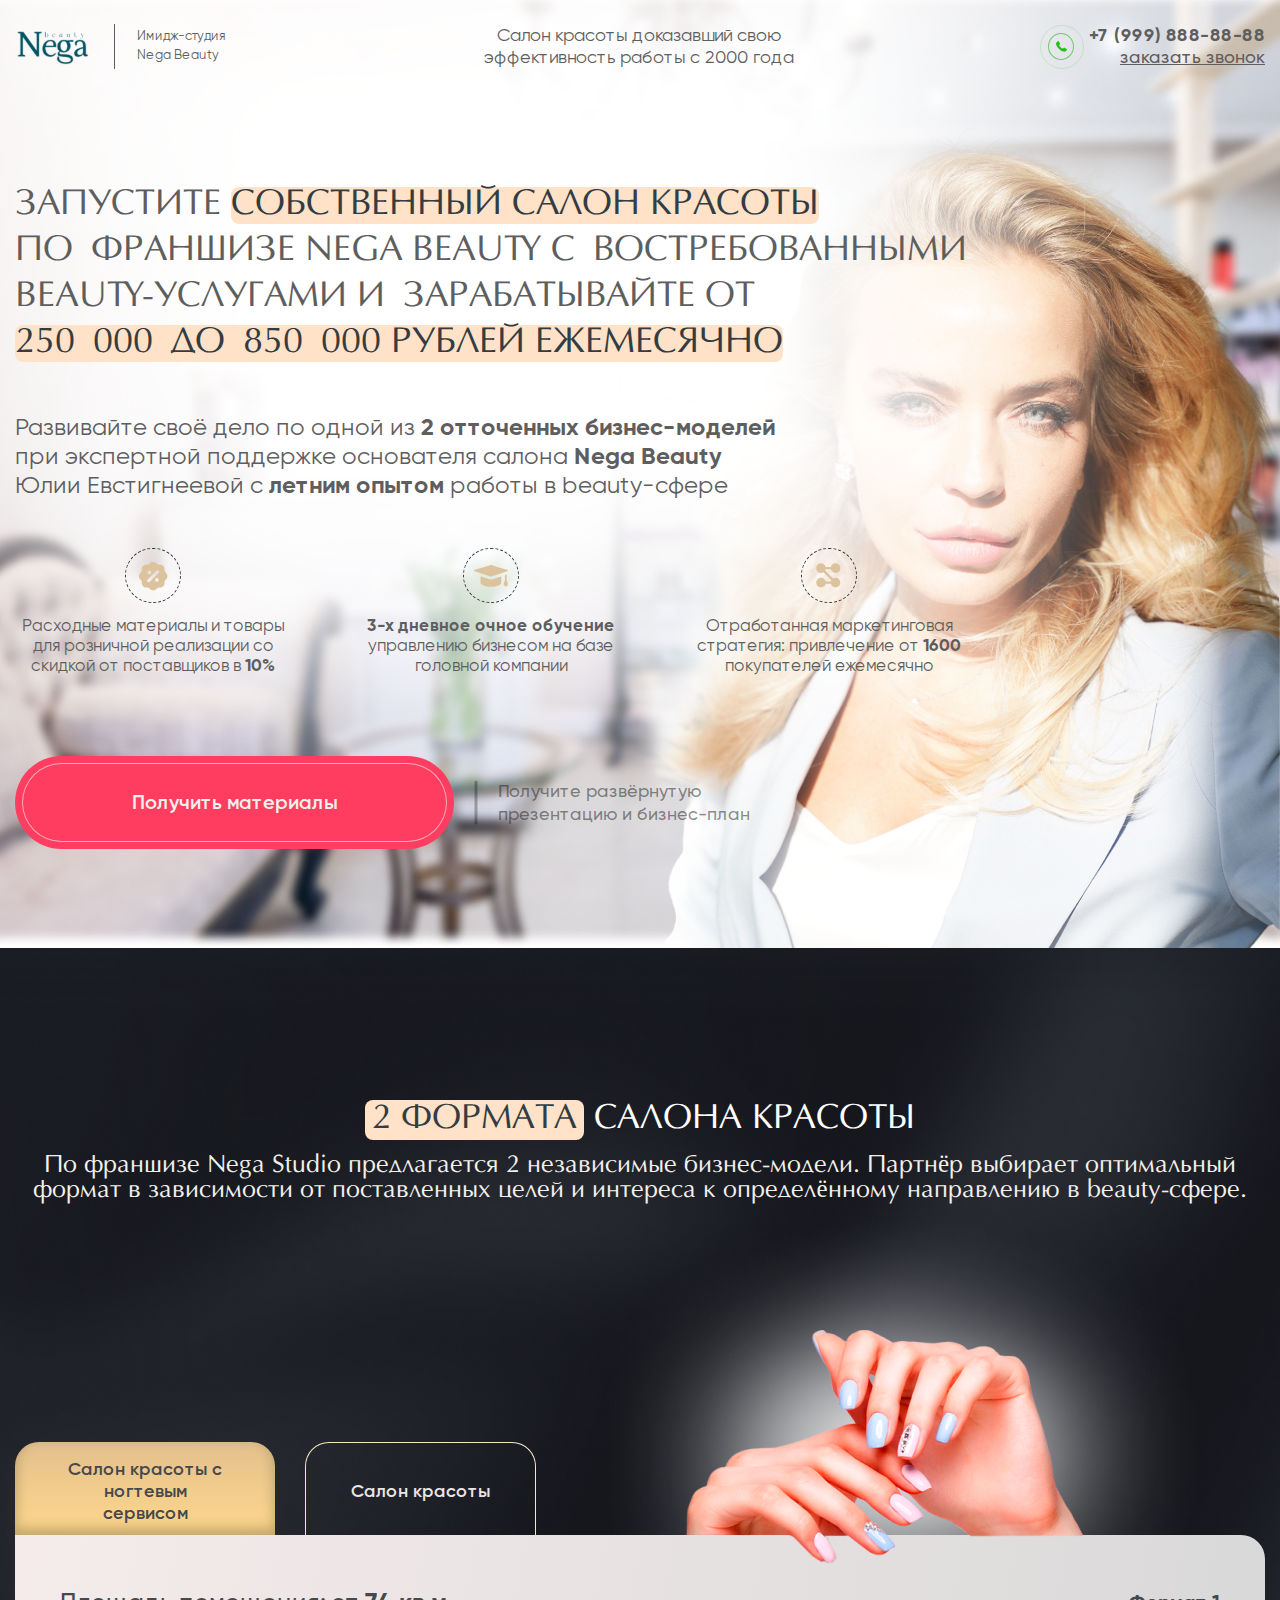
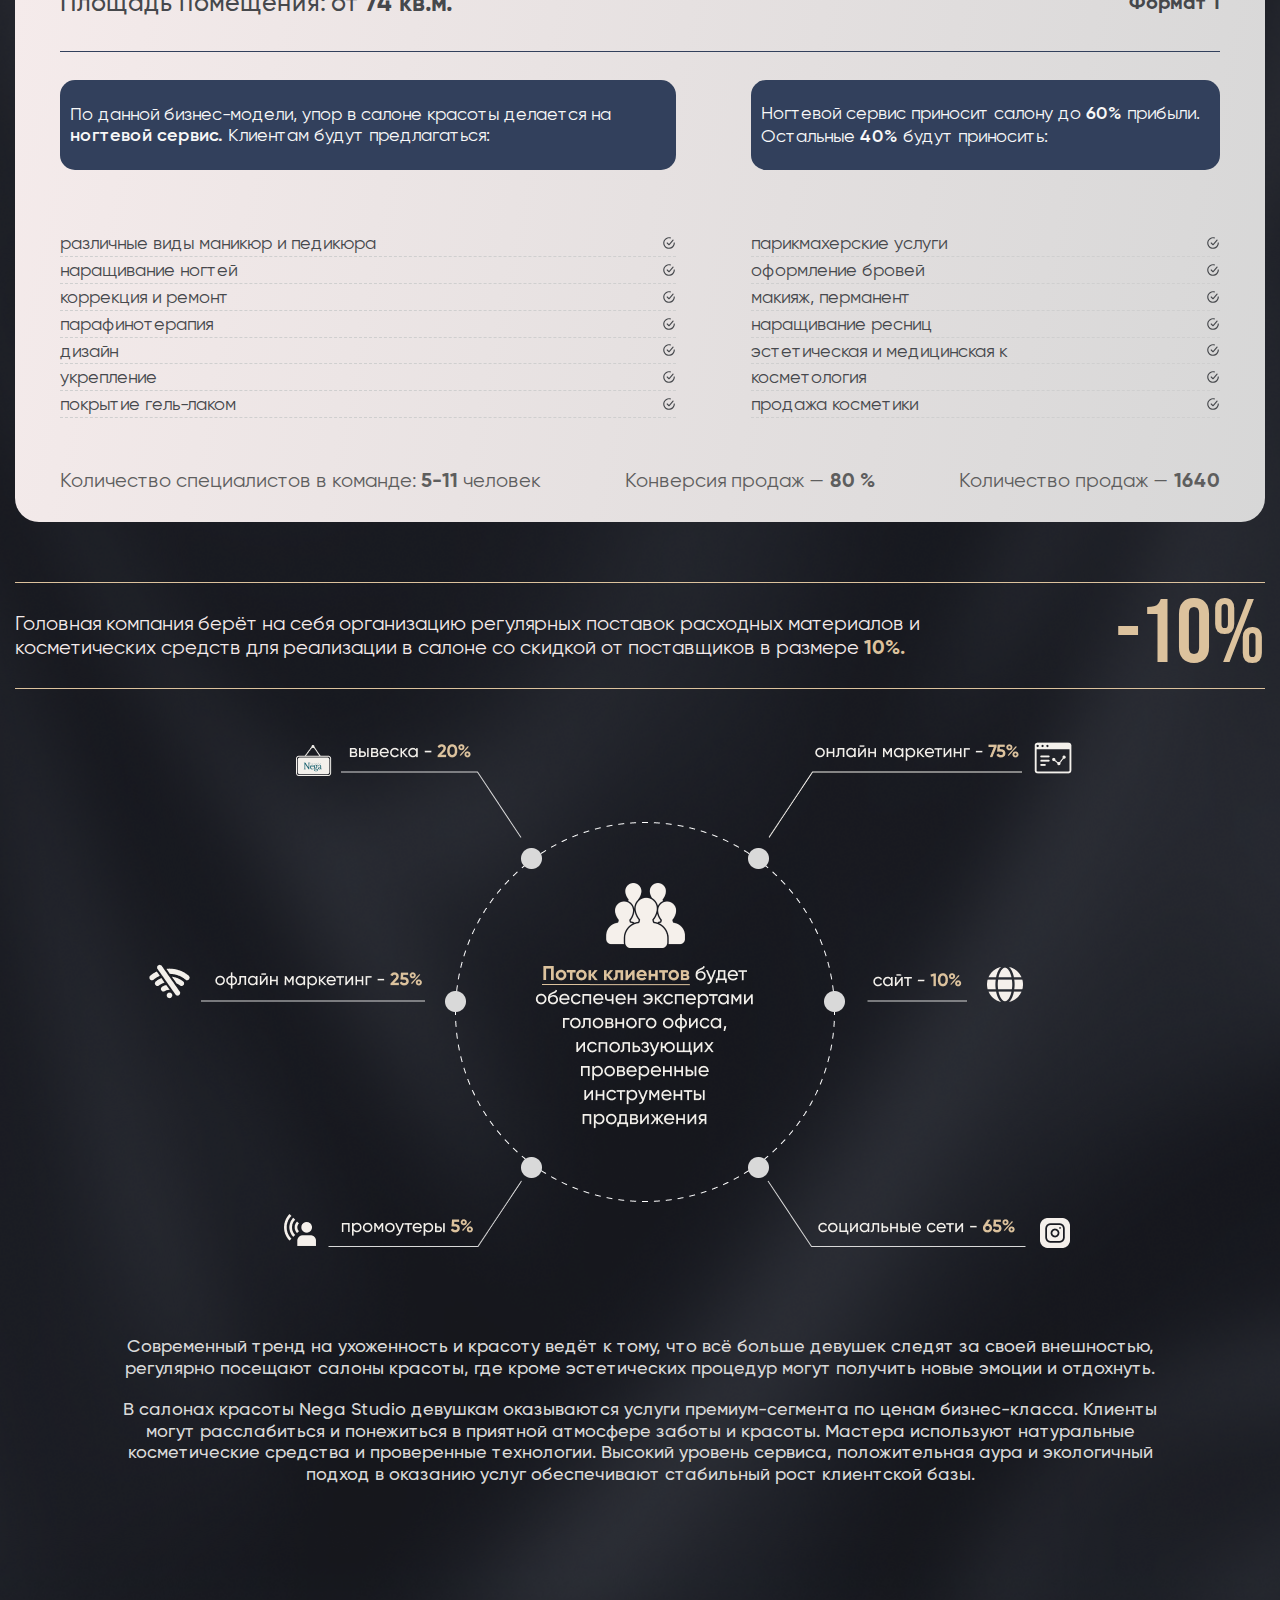
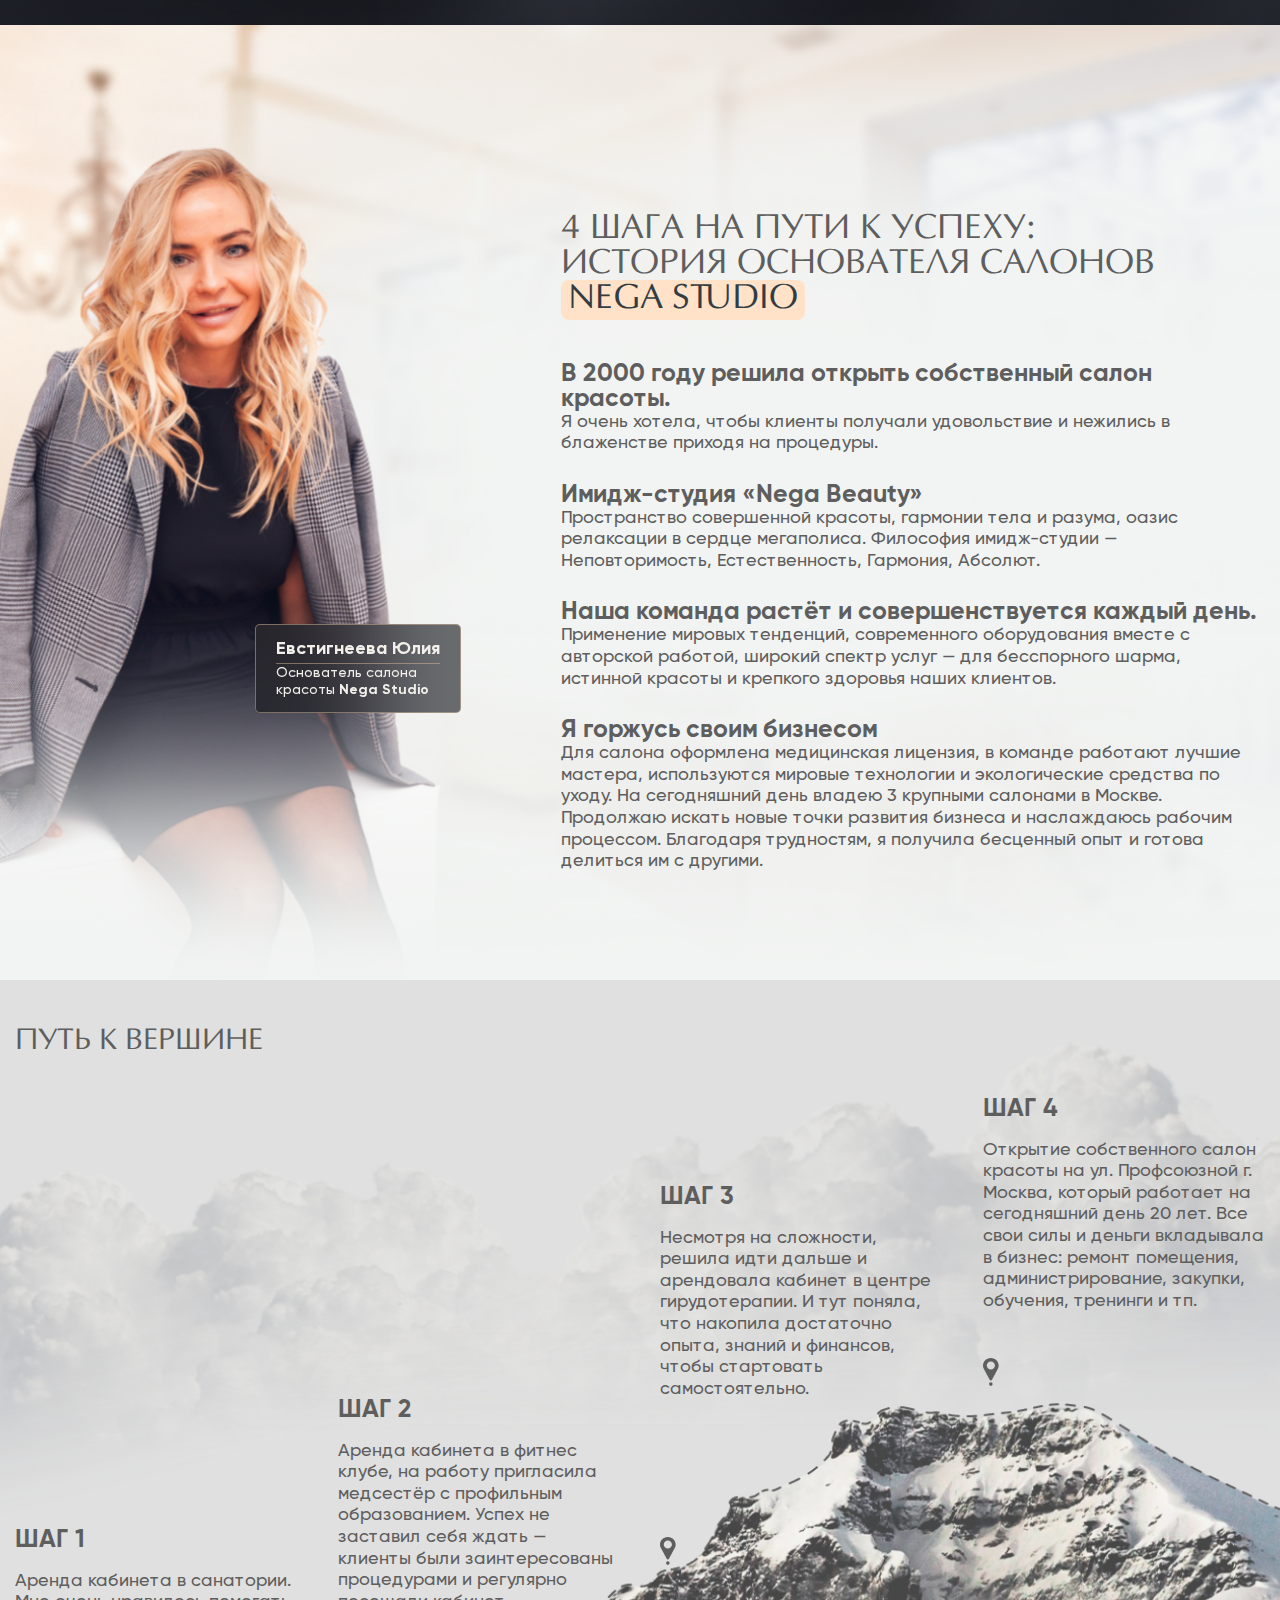
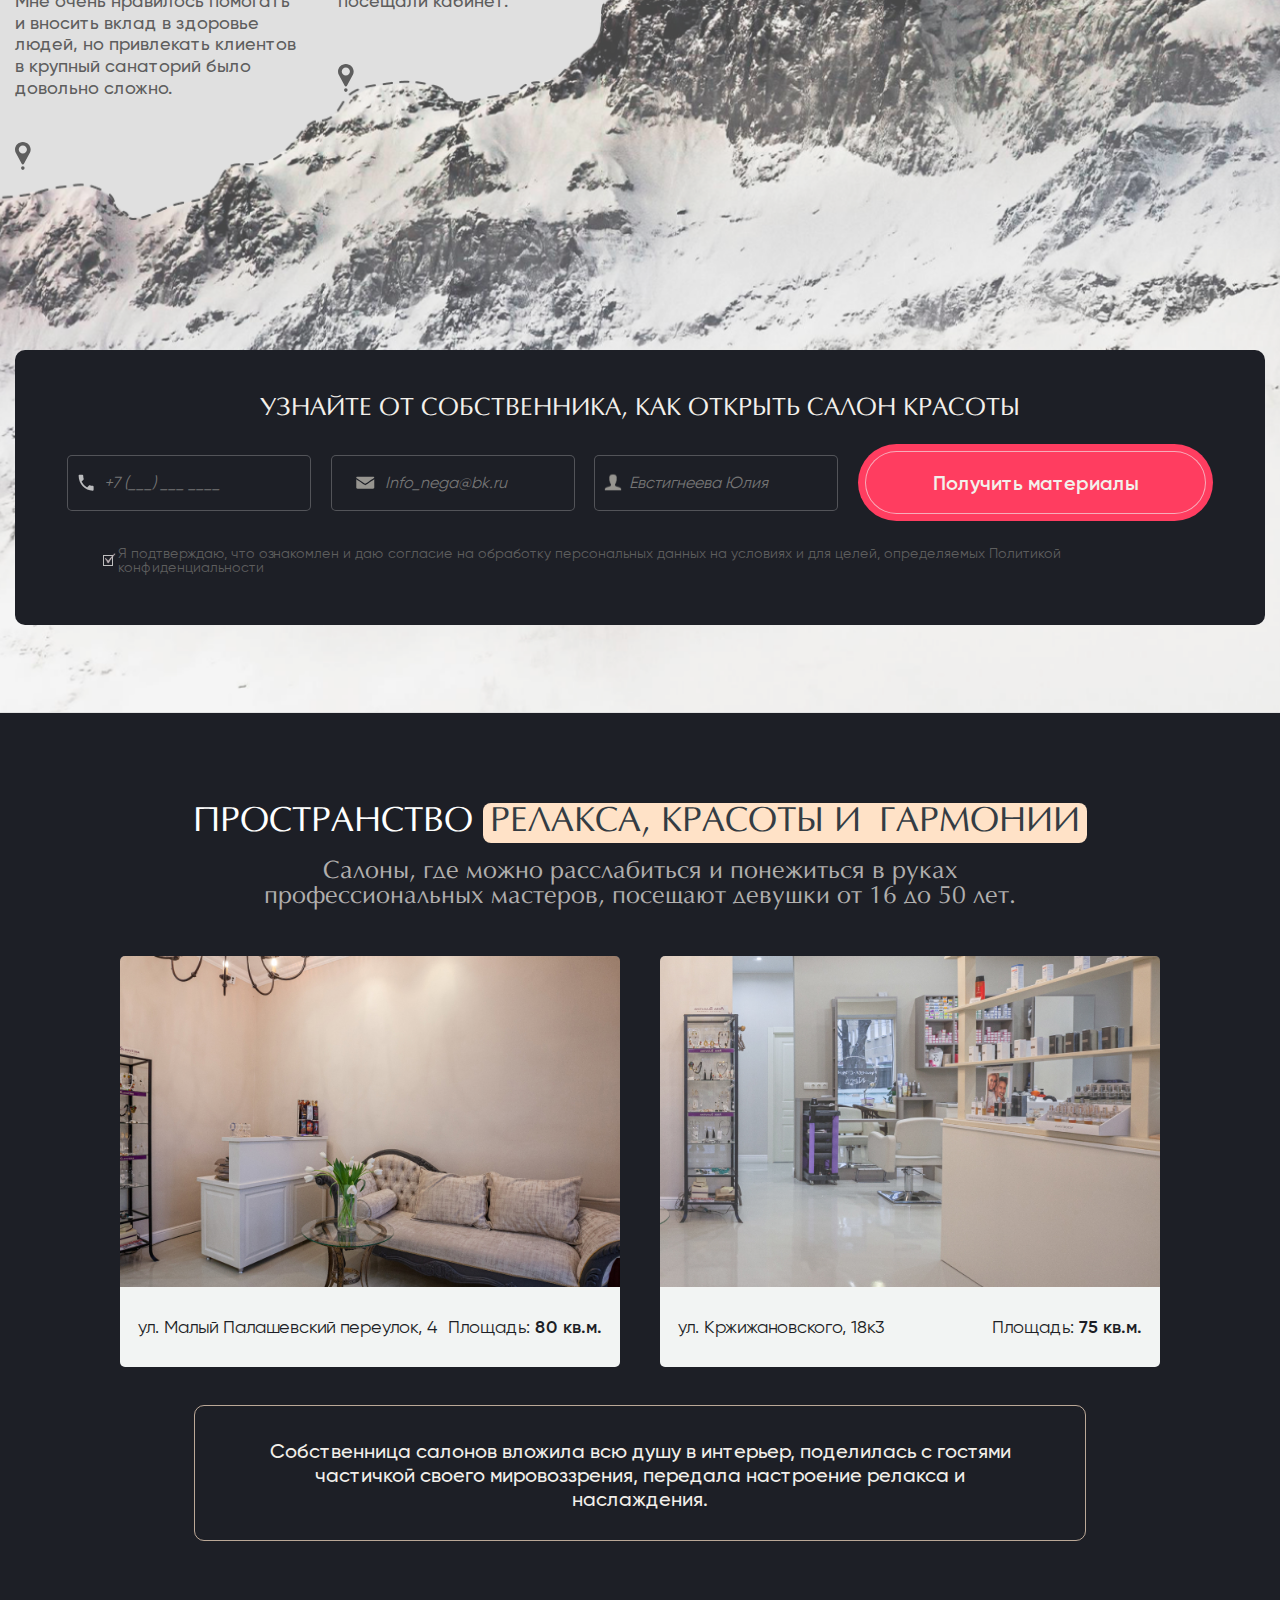
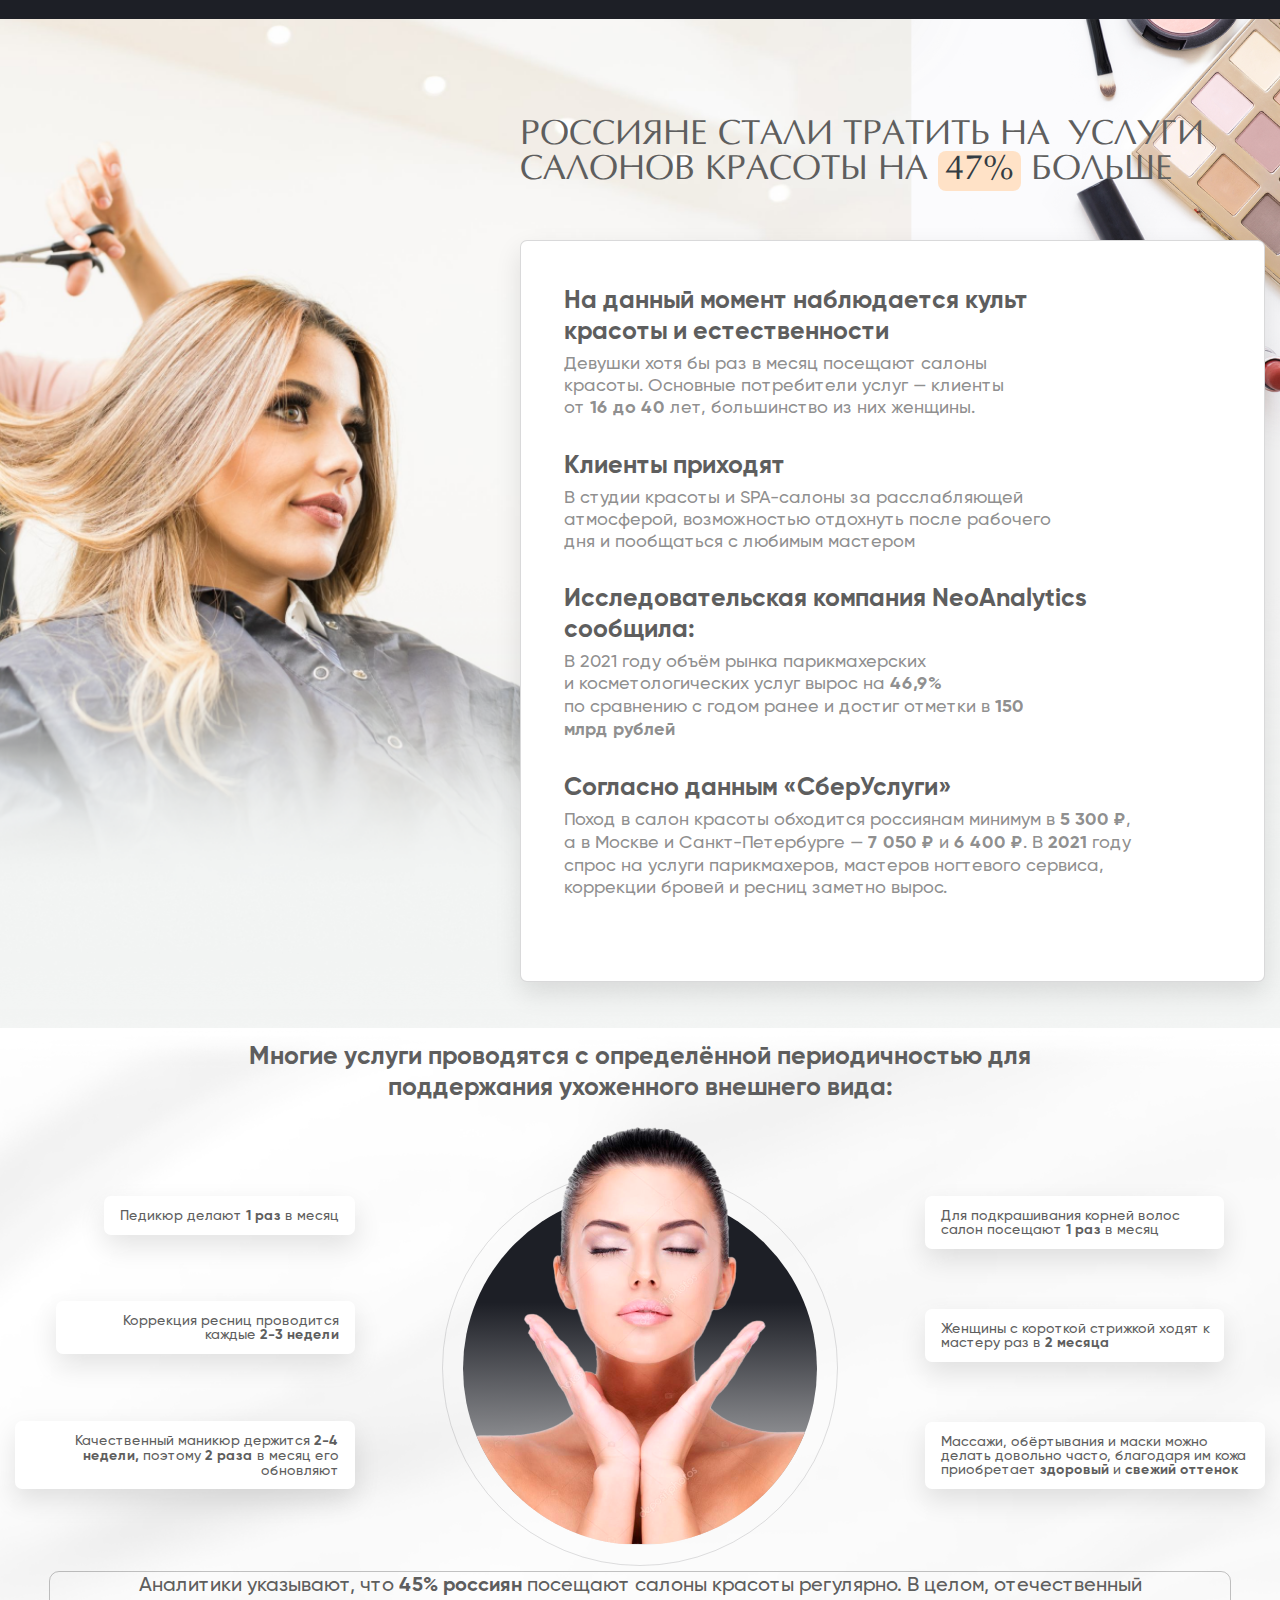
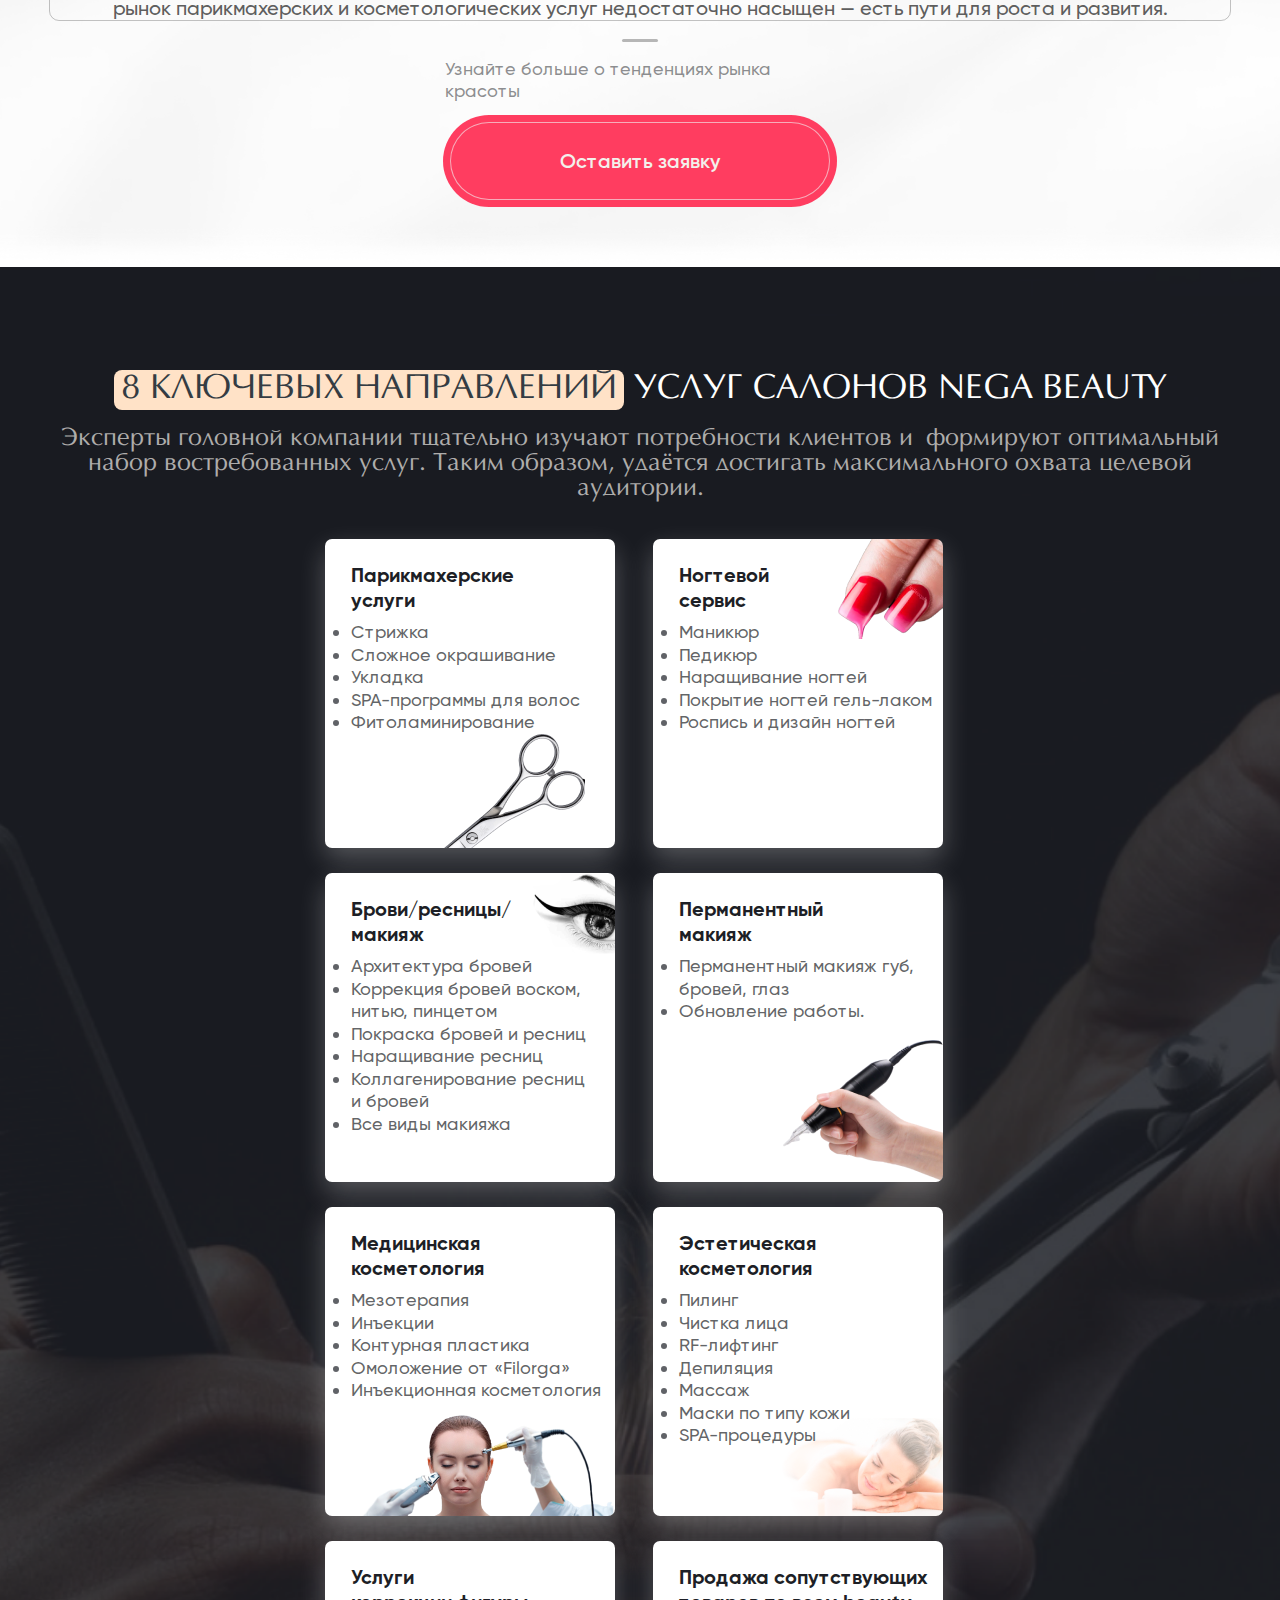
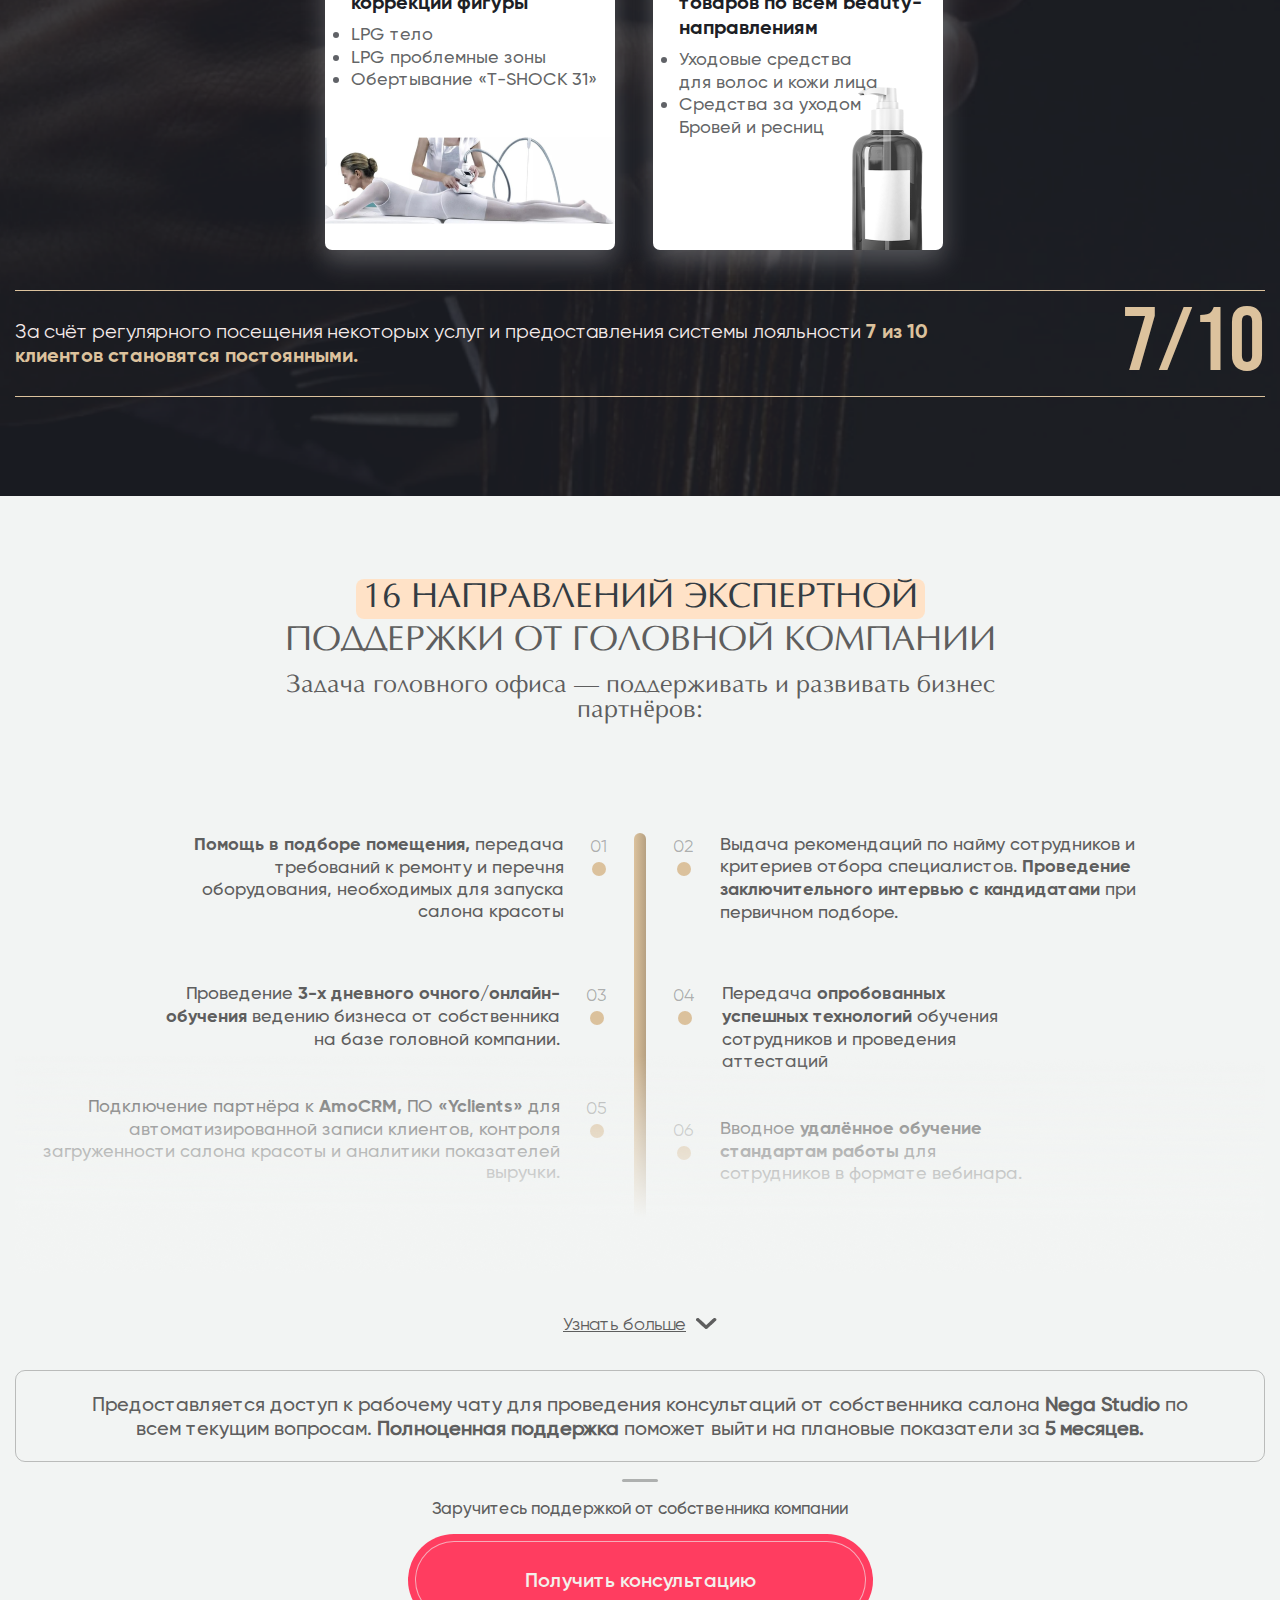
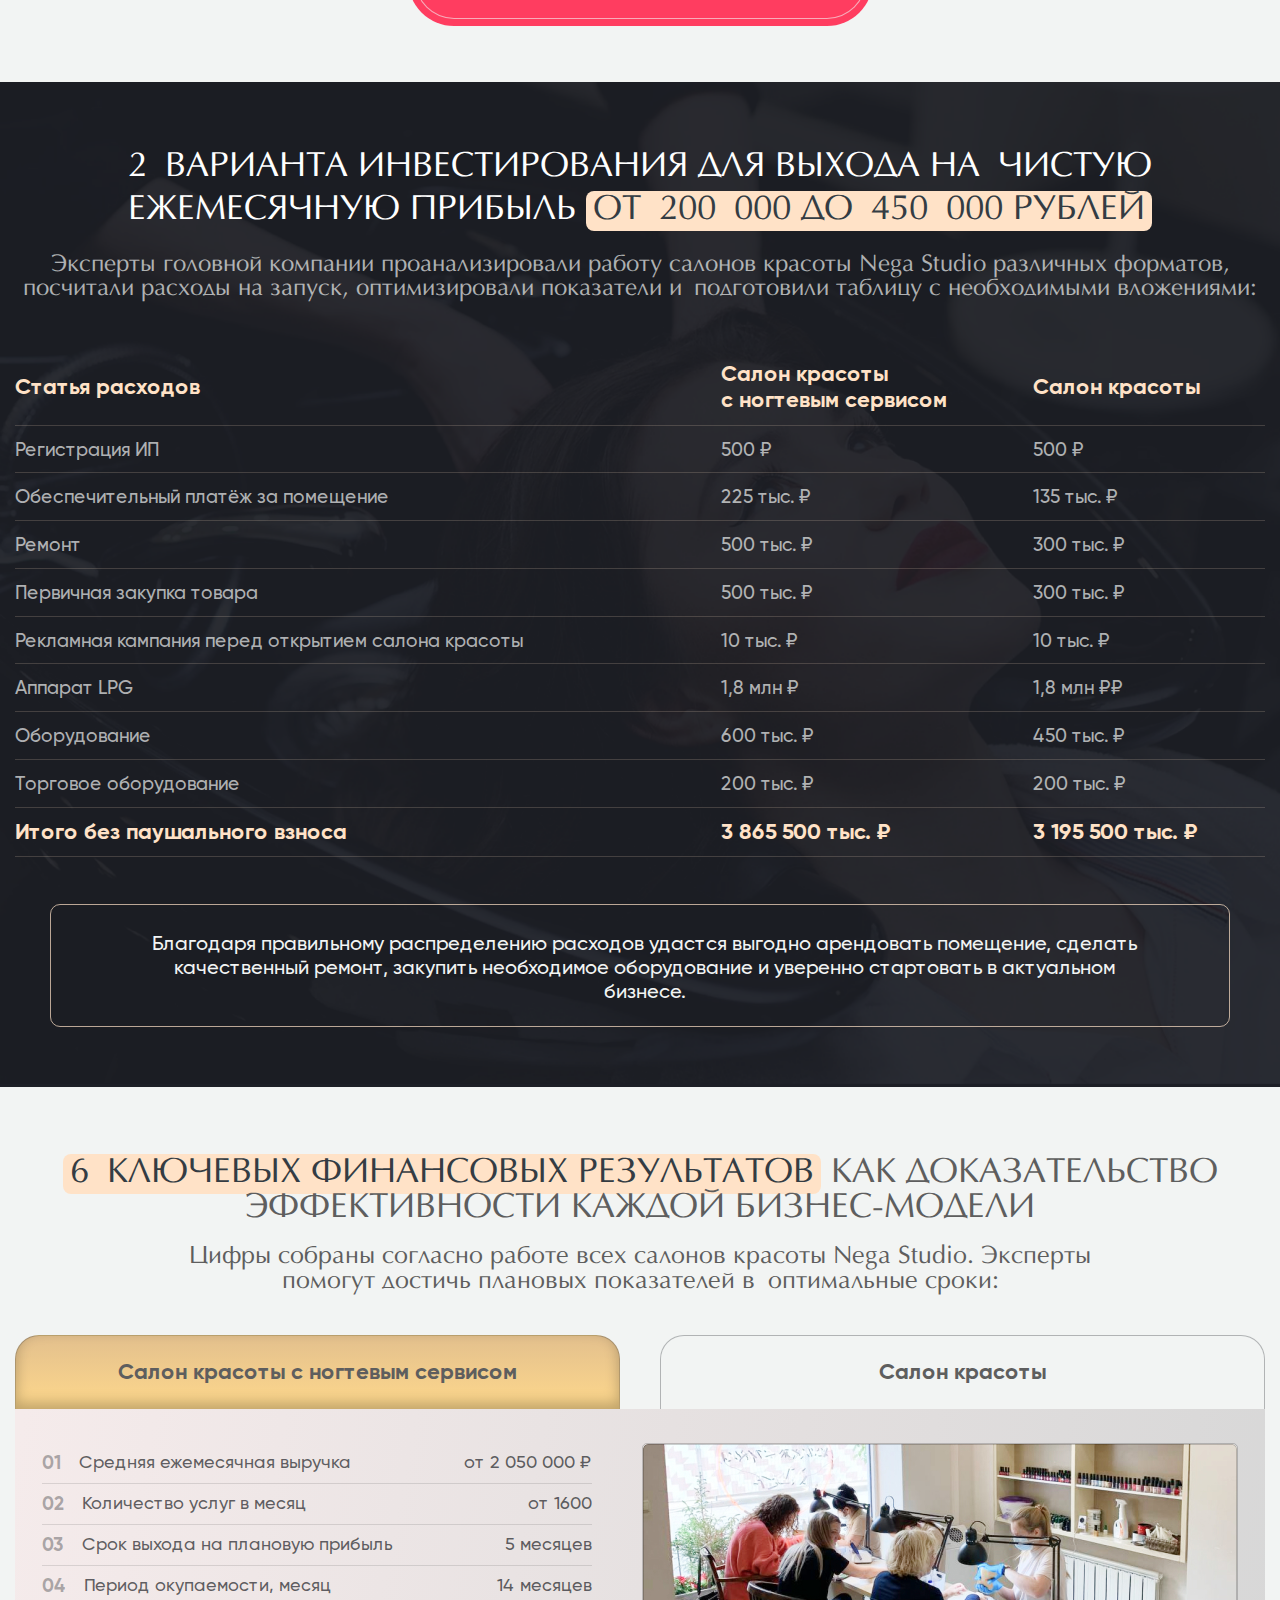
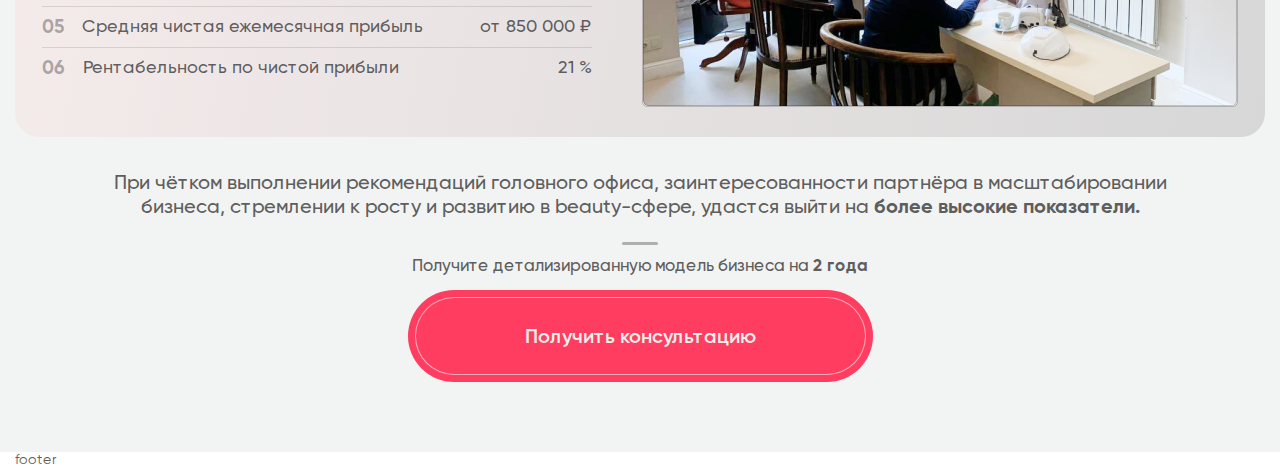
==== commit f084342d: "sections" ====
--- a/index.html
+++ b/index.html
@@ -957,14 +957,801 @@
                   насыщен — есть пути для роста и развития.
                 </p>
               </div>
-             <div class="period__bottom">
-              <p class="period__subtitle">
-                Узнайте больше о тенденциях рынка красоты
+              <div class="period__bottom">
+                <p class="period__subtitle">
+                  Узнайте больше о тенденциях рынка красоты
+                </p>
+                <div class="btn__cover">
+                  <button class="btn">Оставить заявку</button>
+                </div>
+              </div>
+            </div>
+          </div>
+        </section>
+        <section class="areas">
+          <div class="container">
+            <div class="areas__body">
+              <h2 class="areas__title title">
+                <span>8 ключевых направлений</span> услуг салонов Nega Beauty
+              </h2>
+              <p class="areas__descr descr">
+                Эксперты головной компании тщательно изучают потребности
+                клиентов и&nbsp;формируют оптимальный набор востребованных
+                услуг. Таким образом, удаётся достигать максимального охвата
+                целевой аудитории.
               </p>
-              <div class="btn__cover">
-                <button class="btn">Оставить заявку</button>
-              </div>
-             </div>
+              <div class="areas__list">
+                <div class="areas__item first">
+                  <div class="areas__item-title">Парикмахерские услуги</div>
+                  <ul class="areas__item-list">
+                    <li class="areas__item-item">Стрижка</li>
+                    <li class="areas__item-item">Сложное окрашивание</li>
+                    <li class="areas__item-item">Укладка</li>
+                    <li class="areas__item-item">SPA-программы для волос</li>
+                    <li class="areas__item-item">Фитоламинирование</li>
+                  </ul>
+                </div>
+                <div class="areas__item second">
+                  <div class="areas__item-title">Ногтевой сервис</div>
+                  <ul class="areas__item-list">
+                    <li class="areas__item-item">Маникюр</li>
+                    <li class="areas__item-item">Педикюр</li>
+                    <li class="areas__item-item">Наращивание ногтей</li>
+                    <li class="areas__item-item">Покрытие ногтей гель-лаком</li>
+                    <li class="areas__item-item">Роспись и дизайн ногтей</li>
+                  </ul>
+                </div>
+                <div class="areas__item third">
+                  <div class="areas__item-title">Брови/ресницы/макияж</div>
+                  <ul class="areas__item-list">
+                    <li class="areas__item-item">Архитектура бровей</li>
+                    <li class="areas__item-item">
+                      Коррекция бровей воском, нитью, пинцетом
+                    </li>
+                    <li class="areas__item-item">Покраска бровей и ресниц</li>
+                    <li class="areas__item-item">Наращивание ресниц</li>
+                    <li class="areas__item-item">
+                      Коллагенирование ресниц и бровей
+                    </li>
+                    <li class="areas__item-item">Все виды макияжа</li>
+                  </ul>
+                </div>
+                <div class="areas__item fourth">
+                  <div class="areas__item-title">Перманентный макияж</div>
+                  <ul class="areas__item-list">
+                    <li class="areas__item-item">
+                      Перманентный макияж губ, бровей, глаз
+                    </li>
+                    <li class="areas__item-item">Обновление работы.</li>
+                  </ul>
+                </div>
+                <div class="areas__item fifth">
+                  <div class="areas__item-title">Медицинская косметология</div>
+                  <ul class="areas__item-list">
+                    <li class="areas__item-item">Мезотерапия</li>
+                    <li class="areas__item-item">Инъекции</li>
+                    <li class="areas__item-item">Контурная пластика</li>
+                    <li class="areas__item-item">Омоложение от «Filorga»</li>
+                    <li class="areas__item-item">Инъекционная косметология</li>
+                  </ul>
+                </div>
+                <div class="areas__item sixth">
+                  <div class="areas__item-title">Эстетическая косметология</div>
+                  <ul class="areas__item-list">
+                    <li class="areas__item-item">Пилинг</li>
+                    <li class="areas__item-item">Чистка лица</li>
+                    <li class="areas__item-item">RF-лифтинг</li>
+                    <li class="areas__item-item">Депиляция</li>
+                    <li class="areas__item-item">Массаж</li>
+                    <li class="areas__item-item">Маски по типу кожи</li>
+                    <li class="areas__item-item">SPA-процедуры</li>
+                  </ul>
+                </div>
+                <div class="areas__item seventh">
+                  <div class="areas__item-title">
+                    Услуги коррекции&nbsp;фигуры
+                  </div>
+                  <ul class="areas__item-list">
+                    <li class="areas__item-item">LPG тело</li>
+                    <li class="areas__item-item">LPG проблемные зоны</li>
+                    <li class="areas__item-item">Обертывание «T-SHOCK 31»</li>
+                  </ul>
+                </div>
+                <div class="areas__item eighth">
+                  <div class="areas__item-title">
+                    Продажа сопутствующих товаров по всем beauty-направлениям
+                  </div>
+                  <ul class="areas__item-list">
+                    <li class="areas__item-item">
+                      Уходовые средства для волос и кожи лица
+                    </li>
+                    <li class="areas__item-item">
+                      Средства за уходом Бровей и ресниц
+                    </li>
+                  </ul>
+                </div>
+              </div>
+              <div class="format__sale">
+                <div class="sale__descr">
+                  За счёт регулярного посещения некоторых услуг и предоставления
+                  системы лояльности
+                  <span>7 из 10 клиентов становятся постоянными.</span>
+                </div>
+                <div class="sale__amount">7/10</div>
+              </div>
+            </div>
+          </div>
+        </section>
+        <section class="support">
+          <div class="container">
+            <div class="support__body">
+              <h2 class="support__title title">
+                <span>16 направлений экспертной</span> поддержки от головной
+                компании
+              </h2>
+              <p class="support__descr">
+                Задача головного офиса — поддерживать и развивать бизнес
+                партнёров:
+              </p>
+              <div class="support__list">
+                <div class="support__first">
+                  <div class="support__item first">
+                    <p class="support__item-descr">
+                      <span>Помощь в подборе помещения,</span> передача
+                      требований к ремонту и перечня оборудования, необходимых
+                      для запуска салона красоты
+                    </p>
+                    <div class="support__item-amount">
+                      <div class="item__number">01</div>
+                      <div class="item__point"></div>
+                    </div>
+                  </div>
+                  <div class="support__item third">
+                    <p class="support__item-descr">
+                      Проведение
+                      <span>3-х дневного очного/онлайн-обучения</span> ведению
+                      бизнеса от собственника на базе головной компании.
+                    </p>
+                    <div class="support__item-amount">
+                      <div class="item__number">03</div>
+                      <div class="item__point"></div>
+                    </div>
+                  </div>
+                  <div class="support__item fifth">
+                    <p class="support__item-descr">
+                      Подключение партнёра к <span>АmoCRM,</span> ПО
+                      <span>«Yclients»</span> для автоматизированной записи
+                      клиентов, контроля загруженности салона красоты и
+                      аналитики показателей выручки.
+                    </p>
+                    <div class="support__item-amount">
+                      <div class="item__number">05</div>
+                      <div class="item__point"></div>
+                    </div>
+                  </div>
+                  <div class="support__item seventh">
+                    <p class="support__item-descr">
+                      Передача перечня услуг, товаров, инструментов и расходных
+                      материалов, разработанного на основе
+                      <span>анализа спроса на конечный продукт</span> и анализа
+                      конкурентов.
+                    </p>
+                    <div class="support__item-amount">
+                      <div class="item__number">07</div>
+                      <div class="item__point"></div>
+                    </div>
+                  </div>
+                  <div class="support__item ninth">
+                    <p class="support__item-descr">
+                      Передача опробованных
+                      <span>успешных технологий продаж:</span> скрипты,
+                      продающие тексты для убеждения клиентов совершить покупку.
+                    </p>
+                    <div class="support__item-amount">
+                      <div class="item__number">09</div>
+                      <div class="item__point"></div>
+                    </div>
+                  </div>
+                  <div class="support__item eleventh">
+                    <p class="support__item-descr">
+                      Настройка и ведение, в течение
+                      <span>первого месяца работы</span>
+                      нового салона, таргетированной рекламы в социальных сетях
+                      (с оплатой рекламного бюджета франчайзи-партнёром).
+                    </p>
+                    <div class="support__item-amount">
+                      <div class="item__number">11</div>
+                      <div class="item__point"></div>
+                    </div>
+                  </div>
+                  <div class="support__item thirteenth">
+                    <p class="support__item-descr">
+                      Создание карточек компании в геолокационных сервисах
+                      <span>2ГИС, Яндекс.Карты, Google Maps</span>
+                    </p>
+                    <div class="support__item-amount">
+                      <div class="item__number">13</div>
+                      <div class="item__point"></div>
+                    </div>
+                  </div>
+                  <div class="support__item fifteenth">
+                    <p class="support__item-descr">
+                      <span>Размещение информации</span> о точке партнёра на
+                      сайте головной компании.
+                    </p>
+                    <div class="support__item-amount">
+                      <div class="item__number">15</div>
+                      <div class="item__point"></div>
+                    </div>
+                  </div>
+                </div>
+                <div class="support__second">
+                  <div class="support__item second">
+                    <p class="support__item-descr">
+                      Выдача рекомендаций по найму сотрудников и критериев
+                      отбора специалистов.
+                      <span
+                        >Проведение заключительного интервью с кандидатами</span
+                      >
+                      при первичном подборе.
+                    </p>
+                    <div class="support__item-amount">
+                      <div class="item__number">02</div>
+                      <div class="item__point"></div>
+                    </div>
+                  </div>
+                  <div class="support__item fourth">
+                    <p class="support__item-descr">
+                      Передача
+                      <span>опробованных успешных технологий</span> обучения
+                      сотрудников и проведения аттестаций
+                    </p>
+                    <div class="support__item-amount">
+                      <div class="item__number">04</div>
+                      <div class="item__point"></div>
+                    </div>
+                  </div>
+                  <div class="support__item sixth">
+                    <p class="support__item-descr">
+                      Вводное
+                      <span>удалённое обучение стандартам работы</span> для
+                      сотрудников в формате вебинара.
+                    </p>
+                    <div class="support__item-amount">
+                      <div class="item__number">06</div>
+                      <div class="item__point"></div>
+                    </div>
+                  </div>
+                  <div class="support__item eighth">
+                    <p class="support__item-descr">
+                      <span>Подключение и сопровождение</span> в программе, для
+                      автоматизированной рассылки приглашений «потерявшимся»
+                      клиентам, подтверждения записи клиентов и др.
+                    </p>
+                    <div class="support__item-amount">
+                      <div class="item__number">08</div>
+                      <div class="item__point"></div>
+                    </div>
+                  </div>
+                  <div class="support__item tenth">
+                    <p class="support__item-descr">
+                      <span>Передача форм договоров</span> с клиентами,
+                      поставщиками и контрагентами, получения медицинской
+                      лицензии.
+                    </p>
+                    <div class="support__item-amount">
+                      <div class="item__number">10</div>
+                      <div class="item__point"></div>
+                    </div>
+                  </div>
+                  <div class="support__item twelfth">
+                    <p class="support__item-descr">
+                      <span>Организация своевременной поставки</span>
+                      необходимого объёма товара до франчайзинговой точки,
+                      <span>поддержание системы дисконтов</span> от поставщиков
+                      за счёт объёма головной компании (с оплатой счетов и
+                      транспортных расходов франчайзи-партнером).
+                    </p>
+                    <div class="support__item-amount">
+                      <div class="item__number">12</div>
+                      <div class="item__point"></div>
+                    </div>
+                  </div>
+                  <div class="support__item fourteenth">
+                    <p class="support__item-descr">
+                      <span>Создание аккаунтов в социальных сетях</span> и
+                      передача прав доступа, первичное наполнение социальных
+                      сетей (<span>12-15</span>
+                      постов для каждой соцсети).
+                    </p>
+                    <div class="support__item-amount">
+                      <div class="item__number">14</div>
+                      <div class="item__point"></div>
+                    </div>
+                  </div>
+                  <div class="support__item sixteenth">
+                    <p class="support__item-descr">
+                      Поможем организовать <span>call-центр</span> или
+                      <span>отдел продаж</span> после запуска франшизы.
+                    </p>
+                    <div class="support__item-amount">
+                      <div class="item__number">16</div>
+                      <div class="item__point"></div>
+                    </div>
+                  </div>
+                </div>
+                <div class="support__effect active">
+                  <img src="./img/support/effect.png" alt="effect" />
+                </div>
+              </div>
+              <div class="support__adaptive">
+                <div class="support__adaptive-list">
+                  <div class="support__adaptive-item">
+                    <div class="support__adaptive-amout">
+                      <div class="support__adaptive-number">01</div>
+                      <div class="support__adaptive-point"></div>
+                    </div>
+                    <div class="support__adaptive-descr">
+                      <span>Помощь в&nbsp;подборе помещения,</span> передача
+                      требований к&nbsp;ремонту и&nbsp;перечня оборудования,
+                      необходимых для запуска салона красоты
+                    </div>
+                  </div>
+                  <div class="support__adaptive-item">
+                    <div class="support__adaptive-amout">
+                      <div class="support__adaptive-number">02</div>
+                      <div class="support__adaptive-point"></div>
+                    </div>
+                    <div class="support__adaptive-descr">
+                      Выдача рекомендаций по&nbsp;найму сотрудников
+                      и&nbsp;критериев отбора специалистов.
+                      <span
+                        >Проведение заключительного интервью с кандидатами</span
+                      >
+                      при первичном подборе.
+                    </div>
+                  </div>
+                  <div class="support__adaptive-item">
+                    <div class="support__adaptive-amout">
+                      <div class="support__adaptive-number">03</div>
+                      <div class="support__adaptive-point"></div>
+                    </div>
+                    <div class="support__adaptive-descr">
+                      Проведение
+                      <span>3-х дневного очного/онлайн-обучения</span> ведению
+                      бизнеса от&nbsp;собственника на&nbsp;базе головной
+                      компании.
+                    </div>
+                  </div>
+                  <div class="support__adaptive-item">
+                    <div class="support__adaptive-amout">
+                      <div class="support__adaptive-number">04</div>
+                      <div class="support__adaptive-point"></div>
+                    </div>
+                    <div class="support__adaptive-descr">
+                      Передача
+                      <span>опробованных успешных технологий</span> обучения
+                      сотрудников и&nbsp;проведения аттестаций
+                    </div>
+                  </div>
+                  <div class="support__adaptive-item">
+                    <div class="support__adaptive-amout">
+                      <div class="support__adaptive-number">05</div>
+                      <div class="support__adaptive-point"></div>
+                    </div>
+                    <div class="support__adaptive-descr">
+                      Подключение партнёра к&nbsp;<span>АmoCRM,</span>
+                      ПО&nbsp;<span>&laquo;Yclients&raquo;</span> для
+                      автоматизированной записи клиентов, контроля загруженности
+                      салона красоты и&nbsp;аналитики показателей выручки.
+                    </div>
+                  </div>
+                  <div class="support__adaptive-item">
+                    <div class="support__adaptive-amout">
+                      <div class="support__adaptive-number">06</div>
+                      <div class="support__adaptive-point"></div>
+                    </div>
+                    <div class="support__adaptive-descr">
+                      Вводное
+                      <span>удалённое обучение стандартам работы</span> для
+                      сотрудников в&nbsp;формате вебинара.
+                    </div>
+                  </div>
+                  <div class="support__adaptive-item">
+                    <div class="support__adaptive-amout">
+                      <div class="support__adaptive-number">07</div>
+                      <div class="support__adaptive-point"></div>
+                    </div>
+                    <div class="support__adaptive-descr">
+                      Передача перечня услуг, товаров, инструментов
+                      и&nbsp;расходных материалов, разработанного на&nbsp;основе
+                      <span>анализа спроса на конечный продукт</span>
+                      и&nbsp;анализа конкурентов.
+                    </div>
+                  </div>
+                  <div class="support__adaptive-item">
+                    <div class="support__adaptive-amout">
+                      <div class="support__adaptive-number">08</div>
+                      <div class="support__adaptive-point"></div>
+                    </div>
+                    <div class="support__adaptive-descr">
+                      <span>Подключение и&nbsp;сопровождение</span>
+                      в&nbsp;программе, для автоматизированной рассылки
+                      приглашений &laquo;потерявшимся&raquo; клиентам,
+                      подтверждения записи клиентов и&nbsp;др.
+                    </div>
+                  </div>
+                  <div class="support__adaptive-item">
+                    <div class="support__adaptive-amout">
+                      <div class="support__adaptive-number">09</div>
+                      <div class="support__adaptive-point"></div>
+                    </div>
+                    <div class="support__adaptive-descr">
+                      Передача опробованных
+                      <span>успешных технологий продаж:</span> скрипты,
+                      продающие тексты для убеждения клиентов совершить покупку.
+                    </div>
+                  </div>
+                  <div class="support__adaptive-item">
+                    <div class="support__adaptive-amout">
+                      <div class="support__adaptive-number">10</div>
+                      <div class="support__adaptive-point"></div>
+                    </div>
+                    <div class="support__adaptive-descr">
+                      <span>Передача форм договоров</span> с&nbsp;клиентами,
+                      поставщиками и&nbsp;контрагентами, получения медицинской
+                      лицензии.
+                    </div>
+                  </div>
+                  <div class="support__adaptive-item">
+                    <div class="support__adaptive-amout">
+                      <div class="support__adaptive-number">11</div>
+                      <div class="support__adaptive-point"></div>
+                    </div>
+                    <div class="support__adaptive-descr">
+                      Настройка и&nbsp;ведение, в&nbsp;течение
+                      <span>первого месяца работы</span> нового салона,
+                      таргетированной рекламы в&nbsp;социальных сетях (с оплатой
+                      рекламного бюджета франчайзи-партнёром).
+                    </div>
+                  </div>
+                  <div class="support__adaptive-item">
+                    <div class="support__adaptive-amout">
+                      <div class="support__adaptive-number">12</div>
+                      <div class="support__adaptive-point"></div>
+                    </div>
+                    <div class="support__adaptive-descr">
+                      <span>Организация своевременной поставки</span>
+                      необходимого объёма товара до&nbsp;франчайзинговой точки,
+                      <span>поддержание системы дисконтов</span>
+                      от&nbsp;поставщиков за&nbsp;счёт объёма головной компании
+                      (с оплатой счетов и&nbsp;транспортных расходов
+                      франчайзи-партнером).
+                    </div>
+                  </div>
+                  <div class="support__adaptive-item">
+                    <div class="support__adaptive-amout">
+                      <div class="support__adaptive-number">13</div>
+                      <div class="support__adaptive-point"></div>
+                    </div>
+                    <div class="support__adaptive-descr">
+                      Создание карточек компании в&nbsp;геолокационных сервисах
+                      <span>2ГИС, Яндекс.Карты, Google Maps</span>
+                    </div>
+                  </div>
+                  <div class="support__adaptive-item">
+                    <div class="support__adaptive-amout">
+                      <div class="support__adaptive-number">14</div>
+                      <div class="support__adaptive-point"></div>
+                    </div>
+                    <div class="support__adaptive-descr">
+                      <span>Создание аккаунтов в&nbsp;социальных сетях</span>
+                      и&nbsp;передача прав доступа, первичное наполнение
+                      социальных сетей (<span>12-15</span> постов для каждой
+                      соцсети).
+                    </div>
+                  </div>
+                  <div class="support__adaptive-item">
+                    <div class="support__adaptive-amout">
+                      <div class="support__adaptive-number">15</div>
+                      <div class="support__adaptive-point"></div>
+                    </div>
+                    <div class="support__adaptive-descr">
+                      <span>Размещение информации</span> о&nbsp;точке партнёра
+                      на&nbsp;сайте головной компании.
+                    </div>
+                  </div>
+                  <div class="support__adaptive-item">
+                    <div class="support__adaptive-amout">
+                      <div class="support__adaptive-number">16</div>
+                      <div class="support__adaptive-point"></div>
+                    </div>
+                    <div class="support__adaptive-descr">
+                      Поможем организовать <span>call-центр</span> или
+                      <span>отдел продаж</span> после запуска франшизы.
+                    </div>
+                  </div>
+                  <div class="support__effect-adaptive active">
+                    <img src="./img/support/effect.png" alt="effect" />
+                  </div>
+                </div>
+              </div>
+              <div class="support__button adaptive">
+                <div class="support__btn">Свернуть</div>
+                <img src="./img/support/arrow.svg" alt="arrow" />
+              </div>
+              <div class="support__button2 active adaptive">
+                <div class="support__btn">Узнать больше</div>
+                <img src="./img/support/openArrow.png" alt="arrow" />
+              </div>
+              <div class="support__subtitle">
+                Предоставляется доступ к рабочему чату для проведения
+                консультаций от собственника салона <span>Nega Studio</span> по
+                всем текущим вопросам.
+                <span>Полноценная поддержка</span> поможет выйти на плановые
+                показатели за <span>5 месяцев.</span>
+              </div>
+              <div class="support__bottom">
+                <div class="support__text">
+                  Заручитесь поддержкой от собственника компании
+                </div>
+                <div class="btn__cover">
+                  <button class="btn support__main-btn">
+                    Получить консультацию
+                  </button>
+                </div>
+              </div>
+            </div>
+          </div>
+        </section>
+        <section class="option">
+          <div class="container">
+            <div class="option__body">
+              <h2 class="option__title title">
+                2&nbsp;варианта инвестирования для выхода на&nbsp;чистую
+                ежемесячную прибыль
+                <span>от&nbsp;200&nbsp;000 до&nbsp;450&nbsp;000 рублей</span>
+              </h2>
+              <p class="option__descr">
+                Эксперты головной компании проанализировали работу салонов
+                красоты Nega Studio различных форматов, посчитали расходы на
+                запуск, оптимизировали показатели и&nbsp;подготовили таблицу с
+                необходимыми вложениями:
+              </p>
+              <div class="table__wrapper">
+                <table>
+                  <tr>
+                    <th>Статья расходов</th>
+                    <th>Салон красоты с&nbsp;ногтевым&nbsp;сервисом</th>
+                    <th>Салон красоты</th>
+                  </tr>
+                  <tr>
+                    <td>Регистрация ИП</td>
+                    <td>500 ₽</td>
+                    <td>500 ₽</td>
+                  </tr>
+                  <tr>
+                    <td>Обеспечительный платёж за помещение</td>
+                    <td>225 тыс. ₽</td>
+                    <td>135 тыс. ₽</td>
+                  </tr>
+                  <tr>
+                    <td>Ремонт</td>
+                    <td>500 тыс. ₽</td>
+                    <td>300 тыс. ₽</td>
+                  </tr>
+                  <tr>
+                    <td>Первичная закупка товара</td>
+                    <td>500 тыс. ₽</td>
+                    <td>300 тыс. ₽</td>
+                  </tr>
+                  <tr>
+                    <td>Рекламная кампания перед открытием салона красоты</td>
+                    <td>10 тыс. ₽</td>
+                    <td>10 тыс. ₽</td>
+                  </tr>
+                  <tr>
+                    <td>Аппарат LPG</td>
+                    <td>1,8 млн ₽</td>
+                    <td>1,8 млн ₽₽</td>
+                  </tr>
+                  <tr>
+                    <td>Оборудование</td>
+                    <td>600 тыс. ₽</td>
+                    <td>450 тыс. ₽</td>
+                  </tr>
+                  <tr>
+                    <td>Торговое оборудование</td>
+                    <td>200 тыс. ₽</td>
+                    <td>200 тыс. ₽</td>
+                  </tr>
+                  <tr>
+                    <th>Итого без паушального взноса</th>
+                    <th>3 865 500 тыс. ₽</th>
+                    <th>3 195 500 тыс. ₽</th>
+                  </tr>
+                </table>
+              </div>
+              <div class="option__subtitle">
+                Благодаря правильному распределению расходов удастся выгодно
+                арендовать помещение, сделать качественный ремонт, закупить
+                необходимое оборудование и&nbsp;уверенно стартовать
+                в&nbsp;актуальном бизнесе.
+              </div>
+            </div>
+          </div>
+        </section>
+        <section class="results">
+          <div class="container">
+            <div class="results__body">
+              <h2 class="results__title title">
+                <span>6&nbsp;ключевых финансовых результатов</span> как
+                доказательство эффективности каждой бизнес-модели
+              </h2>
+              <p class="results__descr">
+                Цифры собраны согласно работе всех салонов красоты Nega Studio.
+                Эксперты помогут достичь плановых показателей в&nbsp;оптимальные
+                сроки:
+              </p>
+              <div class="result__block">
+                <div class="result__tabs">
+                  <div class="result__tab active">
+                    Салон красоты с ногтевым сервисом
+                  </div>
+                  <div class="result__tab">Салон красоты</div>
+                </div>
+                <div class="result__contents">
+                  <div class="result__content active">
+                    <div class="result__content-descr">
+                      <div class="result__content-item">
+                        <div class="result__content-int">01</div>
+                        <div class="result__content-block">
+                          <p class="result__content-text">
+                            Средняя ежемесячная выручка
+                          </p>
+                          <div class="result__content-amout">
+                            от 2 050 000 ₽
+                          </div>
+                        </div>
+                      </div>
+                      <div class="result__content-item">
+                        <div class="result__content-int">02</div>
+
+                        <div class="result__content-block">
+                          <p class="result__content-text">
+                            Количество услуг в месяц
+                          </p>
+                          <div class="result__content-amout">от 1600</div>
+                        </div>
+                      </div>
+                      <div class="result__content-item">
+                        <div class="result__content-int">03</div>
+
+                        <div class="result__content-block">
+                          <p class="result__content-text">
+                            Срок выхода на плановую прибыль
+                          </p>
+                          <div class="result__content-amout">5 месяцев</div>
+                        </div>
+                      </div>
+                      <div class="result__content-item">
+                        <div class="result__content-int">04</div>
+
+                        <div class="result__content-block">
+                          <p class="result__content-text">
+                            Период окупаемости, месяц
+                          </p>
+                          <div class="result__content-amout">14 месяцев</div>
+                        </div>
+                      </div>
+                      <div class="result__content-item">
+                        <div class="result__content-int">05</div>
+
+                        <div class="result__content-block">
+                          <p class="result__content-text">
+                            Средняя чистая ежемесячная прибыль
+                          </p>
+                          <div class="result__content-amout">от 850 000 ₽</div>
+                        </div>
+                      </div>
+                      <div class="result__content-item">
+                        <div class="result__content-int">06</div>
+
+                        <div class="result__content-block">
+                          <p class="result__content-text">
+                            Рентабельность по чистой прибыли
+                          </p>
+                          <div class="result__content-amout">21 %</div>
+                        </div>
+                      </div>
+                    </div>
+                    <div class="result__content-photo">
+                      <img src="./img/results/01.jpg" alt="img" />
+                    </div>
+                  </div>
+                  <div class="result__content">
+                    <div class="result__content-descr">
+                      <div class="result__content-item">
+                        <div class="result__content-int">01</div>
+                        <div class="result__content-block">
+                          <p class="result__content-text">
+                            Средняя ежемесячная выручка
+                          </p>
+                          <div class="result__content-amout">
+                            от 1 050 000 ₽
+                          </div>
+                        </div>
+                      </div>
+                      <div class="result__content-item">
+                        <div class="result__content-int">02</div>
+
+                        <div class="result__content-block">
+                          <p class="result__content-text">
+                            Количество услуг в месяц
+                          </p>
+                          <div class="result__content-amout">от 520</div>
+                        </div>
+                      </div>
+                      <div class="result__content-item">
+                        <div class="result__content-int">03</div>
+
+                        <div class="result__content-block">
+                          <p class="result__content-text">
+                            Срок выхода на плановую прибыль
+                          </p>
+                          <div class="result__content-amout">5 месяцев</div>
+                        </div>
+                      </div>
+                      <div class="result__content-item">
+                        <div class="result__content-int">04</div>
+
+                        <div class="result__content-block">
+                          <p class="result__content-text">
+                            Период окупаемости, месяц
+                          </p>
+                          <div class="result__content-amout">23 месяца</div>
+                        </div>
+                      </div>
+                      <div class="result__content-item">
+                        <div class="result__content-int">05</div>
+
+                        <div class="result__content-block">
+                          <p class="result__content-text">
+                            Средняя чистая ежемесячная прибыль
+                          </p>
+                          <div class="result__content-amout">от 250 000 ₽</div>
+                        </div>
+                      </div>
+                      <div class="result__content-item">
+                        <div class="result__content-int">06</div>
+
+                        <div class="result__content-block">
+                          <p class="result__content-text">
+                            Рентабельность по чистой прибыли
+                          </p>
+                          <div class="result__content-amout">18 %</div>
+                        </div>
+                      </div>
+                    </div>
+                    <div class="result__content-photo">
+                      <img src="./img/results/02.jpg" alt="img" />
+                    </div>
+                  </div>
+                </div>
+              </div>
+              <div class="results__subtitle">
+                При чётком выполнении рекомендаций головного офиса,
+                заинтересованности партнёра в&nbsp;масштабировании бизнеса,
+                стремлении к&nbsp;росту и&nbsp;развитию в&nbsp;beauty-сфере,
+                удастся выйти на <span>более высокие показатели.</span>
+              </div>
+              <div class="results__bottom">
+                <p class="results__bottom-descr">Получите детализированную модель бизнеса на <span>2 года</span></p>
+                <div class="btn__cover">
+                  <button class="btn results__botton">Получить консультацию</button>
+                </div>
+
+              </div>
             </div>
           </div>
         </section>
@@ -975,5 +1762,6 @@
     </div>
     <script src="./js/slider.js"></script>
     <script src="./js/tab.js"></script>
+    <script src="./js/accordion.js"></script>
   </body>
 </html>
--- a/css/style.css
+++ b/css/style.css
@@ -775,6 +775,8 @@
     font-size: 14px;
     max-width: 152px;
     line-height: 16px;
+    border-top-left-radius: 12px;
+    border-top-right-radius: 12px;
   }
   .content__elem {
     border-radius: 0px;
@@ -1789,6 +1791,9 @@
   }
 }
 @media (max-width: 600px) {
+  .period__body {
+    padding: 12px 0px 40px;
+  }
   .period__list {
     flex-direction: column;
   }
@@ -1835,9 +1840,1007 @@
   }
   .period__block p {
     font-size: 16px;
-}
-.period__subtitle {
-  font-size: 16px;
- text-align: center;
-}
-}
+  }
+  .period__subtitle {
+    font-size: 16px;
+    text-align: center;
+  }
+}
+
+/* ===========================================  areas  ========================================================= */
+.areas {
+  background: url("../img/areas/back.png") 50% / cover no-repeat;
+}
+
+.areas__body {
+  padding: 106px 0px 49px;
+}
+.areas__title {
+  padding-bottom: 19px;
+}
+.areas__descr {
+  max-width: 1225px;
+  margin: 0 auto;
+  color: rgba(243, 240, 235, 0.7);
+  padding-bottom: 37px;
+}
+.areas__list {
+  display: grid;
+  grid-template-columns: repeat(4, 1fr);
+  grid-template-rows: repeat(2, 1fr);
+  grid-gap: 40px;
+  margin-bottom: 50px;
+}
+.areas__item {
+  width: 290px;
+  box-shadow: 0px 11px 27px rgba(255, 255, 255, 0.26);
+  border-radius: 7px;
+  height: 309px;
+}
+.areas__item.first {
+  background: url("../img/areas/01.png") 50% 100% no-repeat, #fff;
+  grid-area: 1 / 1 / 2 / 2;
+}
+.areas__item.second {
+  background: url("../img/areas/02.png") 100% 0% no-repeat, #fff;
+  grid-area: 1 / 2 / 2 / 3;
+}
+.areas__item.third {
+  background: url("../img/areas/03.png") 100% 0% no-repeat, #fff;
+  grid-area: 1 / 3 / 2 / 4;
+}
+.areas__item.fourth {
+  background: url("../img/areas/04.png") 100% 100% no-repeat, #fff;
+  grid-area: 1 / 4 / 2 / 5;
+}
+.areas__item.fifth {
+  background: url("../img/areas/05.png") 0% 100% no-repeat, #fff;
+  grid-area: 2 / 1 / 3 / 2;
+}
+.areas__item.sixth {
+  background: url("../img/areas/06.png") 100% 100% no-repeat, #fff;
+  grid-area: 2 / 2 / 3 / 3;
+}
+.areas__item.seventh {
+  background: url("../img/areas/07.png") 0% 100% no-repeat, #fff;
+  grid-area: 2 / 3 / 3 / 4;
+}
+.areas__item.eighth {
+  background: url("../img/areas/08.png") 100% 100% no-repeat, #fff;
+  grid-area: 2 / 4 / 3 / 5;
+}
+.areas__item-title {
+  padding: 24px 0px 8px 26px;
+  max-width: 171px;
+  font-family: "gilroy-bold";
+  font-size: 20px;
+  line-height: 125%;
+  color: #1d1f26;
+}
+.areas__item.second .areas__item-title {
+  max-width: 140px;
+}
+.areas__item.third .areas__item-title {
+  max-width: 190px;
+}
+.areas__item.fourth .areas__item-title {
+  max-width: 161px;
+}
+.areas__item.fifth .areas__item-title {
+  max-width: 160px;
+}
+.areas__item.sixth .areas__item-title {
+  max-width: 160px;
+}
+.areas__item.seventh .areas__item-title {
+  max-width: 200px;
+}
+.areas__item.eighth .areas__item-title {
+  max-width: 276px;
+}
+.areas__item.eighth .areas__item-list {
+  max-width: 233px;
+}
+
+.areas__item-list {
+  list-style: disc;
+  padding-bottom: 113px;
+}
+.areas__item-item {
+  font-family: "gilroy-medium";
+  font-size: 18px;
+  line-height: 125%;
+  color: rgba(29, 31, 38, 0.7);
+  list-style: disc;
+  margin-left: 26px;
+}
+
+@media (max-width: 1305px) {
+  .areas__list {
+    grid-gap: 25px;
+    max-width: 630px;
+    margin: 0 auto 40px auto;
+
+    grid-template-columns: repeat(2, 1fr);
+    grid-template-rows: repeat(4, 1fr);
+  }
+
+  .areas__item.third {
+    grid-area: 2 / 1 / 3 / 2;
+  }
+  .areas__item.fourth {
+    grid-area: 2 / 2 / 3 / 3;
+  }
+  .areas__item.fifth {
+    grid-area: 3 / 1 / 4 / 2;
+  }
+  .areas__item.sixth {
+    grid-area: 3 / 2 / 4 / 3;
+  }
+  .areas__item.seventh {
+    grid-area: 4 / 1 / 5 / 2;
+  }
+  .areas__item.eighth {
+    grid-area: 4 / 2 / 5 / 3;
+  }
+}
+@media (max-width: 1023px) {
+  .areas__title {
+    line-height: 120%;
+  }
+  .areas__descr {
+    padding-bottom: 30px;
+    font-size: 18px;
+  }
+}
+@media (max-width: 767px) {
+  .areas__item {
+    width: 260px;
+    height: 240px;
+  }
+  .areas__item-title {
+    padding: 15px 0px 6px 26px;
+    font-size: 16px;
+    width: 240px;
+  }
+  .areas__item-item {
+    font-size: 14px;
+    margin-left: 25px;
+  }
+}
+
+@media (max-width: 600px) {
+  .areas__body {
+    padding: 40px 0 10px;
+  }
+  .areas__title span {
+    display: inline-block;
+  }
+  .areas__descr {
+    padding-bottom: 25px;
+    font-size: 16px;
+  }
+  .areas__list {
+    grid-gap: 25px;
+    max-width: 280px;
+    margin: 0 auto 25px auto;
+
+    grid-template-columns: 1fr;
+    grid-template-rows: repeat(8, 1fr);
+    grid-gap: 15px;
+  }
+  .areas__item {
+    max-width: 370px;
+    margin: 0 auto;
+  }
+  .areas__item.first {
+    grid-area: 1 / 1 / 2 / 2;
+  }
+  .areas__item.second {
+    grid-area: 2 / 1 / 3 / 2;
+  }
+  .areas__item.third {
+    grid-area: 3 / 1 / 4 / 2;
+  }
+  .areas__item.fourth {
+    grid-area: 4 / 1 / 5 / 2;
+  }
+  .areas__item.fifth {
+    grid-area: 5 / 1 / 6 / 2;
+    background: url("../img/areas/05.png") -50% 100% no-repeat, #fff;
+  }
+  .areas__item.sixth {
+    grid-area: 6 / 1 / 7 / 2;
+  }
+  .areas__item.seventh {
+    grid-area: 7 / 1 / 8 / 2;
+  }
+  .areas__item.eighth {
+    grid-area: 8 / 1 / 9 / 2;
+  }
+  .areas__item.fifth .areas__item-item {
+    max-width: 170px;
+  }
+  .areas__item.eighth .areas__item-item {
+    max-width: 150px;
+  }
+}
+
+/* =====================================================  support =============================================== */
+
+.support {
+  background: url("../img/support/left.png") 0 100% no-repeat,
+    url("../img/support/right.png") 100% 0 no-repeat, #f2f4f3;
+}
+@media (max-width: 1656px) {
+  .support {
+    background: url("../img/support/left.png") -20% 100% no-repeat,
+      url("../img/support/right.png") 120% 0 no-repeat, #f2f4f3;
+  }
+}
+@media (max-width: 1440px) {
+  .support {
+    background: url("../img/support/left.png") -40% 100% no-repeat,
+      url("../img/support/right.png") 140% 0 no-repeat, #f2f4f3;
+  }
+}
+@media (max-width: 945px) {
+  .support {
+    background: #f2f4f3;
+  }
+}
+.support__body {
+  padding: 82px 0 56px;
+}
+
+.support__title {
+  max-width: 785px;
+  margin: 0 auto;
+  padding-bottom: 10px;
+  line-height: 123%;
+  color: rgba(94, 94, 94, 1);
+}
+.support__descr {
+  font-family: "Optima Cyr";
+  font-weight: 400;
+  font-size: 25px;
+  line-height: 100%;
+  text-align: center;
+  max-width: 840px;
+  margin: 0 auto;
+  padding-bottom: 79px;
+}
+.support__list {
+  display: flex;
+  justify-content: center;
+  height: 470px;
+  overflow: hidden;
+  transition: all 0.2s ease-in;
+  position: relative;
+}
+.support__list.active {
+  height: 100%;
+  overflow: visible;
+  transition: all 0.2s ease-in;
+}
+.support__list > * {
+  flex: 0 1 50%;
+}
+.support__first {
+  display: flex;
+  flex-direction: column;
+  align-items: flex-end;
+  margin-right: 66px;
+  position: relative;
+  padding-top: 30px;
+}
+.support__second {
+  padding-top: 30px;
+}
+.support__first::after {
+  content: "";
+  width: 12px;
+  height: 100%;
+  background: linear-gradient(89.98deg, #dcc29d 0.02%, #b6a081 99.99%);
+  border-radius: 61px;
+  position: absolute;
+  right: -33px;
+  transform: translateX(50%);
+}
+.support__item {
+  display: flex;
+  justify-content: space-between;
+}
+.support__item-descr {
+  font-family: "gilroy-medium";
+  font-size: 18px;
+  line-height: 122%;
+}
+.support__item-descr span {
+  font-family: "gilroy-bold";
+}
+.support__item-amount {
+  display: flex;
+  flex-direction: column;
+  align-items: center;
+  padding-top: 2px;
+}
+.item__number {
+  font-family: "gilroy-regular";
+  font-weight: 300;
+  font-size: 18px;
+  line-height: 122%;
+  text-align: center;
+  color: rgba(0, 0, 0, 0.3);
+  padding-bottom: 5px;
+}
+.item__point {
+  width: 14px;
+  height: 14px;
+  border-radius: 50%;
+  background: #dbc19c;
+}
+.support__second .support__item {
+  flex-direction: row-reverse;
+}
+.support__first .support__item {
+  text-align: right;
+}
+.support__second .support__item {
+  text-align: left;
+}
+.support__item.first {
+  max-width: 465px;
+  margin-bottom: 60px;
+}
+.support__first .support__item .support__item-descr {
+  margin-right: 26px;
+}
+.support__second .support__item .support__item-descr {
+  margin-left: 26px;
+}
+.support__item.second {
+  max-width: 550px;
+  margin-bottom: 59px;
+}
+.support__item.third {
+  max-width: 465px;
+  margin-bottom: 45px;
+}
+.support__item.fourth {
+  max-width: 361px;
+  margin-bottom: 45px;
+}
+.support__item.fifth {
+  max-width: 600px;
+  margin-bottom: 48px;
+}
+.support__item.sixth {
+  max-width: 370px;
+  margin-bottom: 48px;
+}
+.support__item.seventh {
+  max-width: 576px;
+  margin-bottom: 46px;
+}
+.support__item.eighth {
+  max-width: 585px;
+  margin-bottom: 47px;
+}
+.support__item.ninth {
+  max-width: 536px;
+  margin-bottom: 46px;
+}
+.support__item.tenth {
+  max-width: 425px;
+  margin-bottom: 46px;
+}
+.support__item.eleventh {
+  max-width: 585px;
+  margin-bottom: 70px;
+}
+.support__item.twelfth {
+  max-width: 590px;
+  margin-bottom: 23px;
+}
+.support__item.thirteenth {
+  max-width: 465px;
+  margin-bottom: 46px;
+}
+.support__item.fourteenth {
+  max-width: 505px;
+  margin-bottom: 23px;
+}
+.support__item.fifteenth {
+  max-width: 465px;
+}
+.support__item.sixteenth {
+  max-width: 505px;
+}
+
+.support__button {
+  display: none;
+  align-items: center;
+  justify-content: center;
+  max-width: 155px;
+  margin: 0 auto;
+  transition: all 0.2s ease-in;
+  padding-top: 78px;
+  padding-bottom: 35px;
+  cursor: pointer;
+}
+.support__button.active {
+  display: flex;
+}
+.support__button2 {
+  display: none;
+  align-items: center;
+  justify-content: center;
+  max-width: 155px;
+  margin: 0 auto;
+  transition: all 0.2s ease-in;
+  padding-top: 40px;
+  padding-bottom: 35px;
+  cursor: pointer;
+}
+.support__button2.active {
+  display: flex;
+}
+.support__btn {
+  text-decoration: underline;
+  font-family: "gilroy-regular";
+  font-size: 18px;
+  line-height: 122%;
+  padding-right: 10px;
+}
+.support__btn:hover {
+  text-decoration: none;
+}
+
+.support__effect {
+  display: none;
+  position: absolute;
+  bottom: 0;
+  left: 0;
+}
+.support__effect.active {
+  display: block;
+}
+.support__effect-adaptive {
+  display: none;
+  position: absolute;
+  height: 150px;
+  bottom: 0;
+  left: 0;
+}
+.support__effect-adaptive.active {
+  display: block;
+}
+.support__subtitle {
+  border: 1px solid rgba(0, 0, 0, 0.23);
+  border-radius: 10px;
+  padding: 21px 54px;
+  font-family: "gilroy-medium";
+  font-size: 20px;
+  line-height: 120%;
+  text-align: center;
+  position: relative;
+  margin-bottom: 36px;
+}
+.support__subtitle span {
+  font-weight: 700;
+}
+.support__subtitle::after {
+  content: "";
+  width: 36px;
+  height: 3px;
+  background: rgba(0, 0, 0, 0.28);
+  border-radius: 17px;
+  position: absolute;
+  bottom: -21px;
+  left: 50%;
+  transform: translateX(-50%);
+}
+.support__bottom {
+  display: flex;
+  flex-direction: column;
+  align-items: center;
+  justify-content: center;
+}
+.support__text {
+  font-family: "gilroy-medium";
+  font-size: 17px;
+  line-height: 123.5%;
+  text-align: center;
+  max-width: 416px;
+  margin: 0 auto;
+  padding-bottom: 15px;
+}
+.support__adaptive {
+  display: none;
+}
+@media (max-width: 1187px) {
+  .support__item.second {
+    margin-bottom: 37px;
+  }
+}
+@media (max-width: 1023px) {
+  .support__adaptive {
+    display: block;
+  }
+  .support__list {
+    display: none;
+  }
+  .support__adaptive-list {
+    display: flex;
+    flex-direction: column;
+    height: 364px;
+    overflow: hidden;
+    position: relative;
+  }
+  .support__adaptive-list.active {
+    height: auto;
+    overflow: visible;
+  }
+  .support__adaptive-list > *:not(:last-child) {
+    margin-bottom: 15px;
+  }
+  .support__adaptive-item {
+    max-width: 600px;
+    margin: 0 auto;
+    display: flex;
+    align-items: flex-start;
+    justify-content: space-between;
+  }
+  .support__adaptive-amout {
+    display: flex;
+    flex-direction: column;
+    align-items: center;
+    justify-content: center;
+    padding-right: 10px;
+  }
+  .support__adaptive-number {
+    font-family: "gilroy-regular";
+    font-size: 18px;
+    line-height: 122%;
+    color: rgba(0, 0, 0, 0.3);
+  }
+  .support__adaptive-point {
+    width: 14px;
+    height: 14px;
+    border-radius: 50%;
+    background: #dbc19c;
+  }
+  .support__adaptive-descr {
+    font-family: "gilroy-medium";
+    font-size: 18px;
+    line-height: 120%;
+    color: rgba(94, 94, 94, 0.7);
+  }
+  .support__adaptive-descr span {
+    font-family: "gilroy-bold";
+  }
+  .support__button2.adaptive,
+  .support__button.adaptive {
+    padding: 15px 0px;
+  }
+}
+@media (max-width: 600px) {
+  .support__body {
+    padding: 40px 0;
+  }
+  .support__title span {
+    display: inline-block;
+  }
+  .support__descr {
+    font-size: 16px;
+    padding-bottom: 25px;
+  }
+  .support__adaptive-item {
+    max-width: 270px;
+    margin: 0 auto;
+  }
+  .support__adaptive-descr {
+    font-size: 14px;
+    text-align: center;
+  }
+  .support__adaptive-number {
+    font-size: 16px;
+  }
+  .support__adaptive-point {
+    width: 10px;
+    height: 10px;
+  }
+  .support__btn {
+    font-size: 16px;
+  }
+  .support__button2 img {
+    width: 15px;
+  }
+  .support__button img {
+    width: 15px;
+  }
+  .support__subtitle {
+    padding: 10px;
+    font-size: 16px;
+    margin-bottom: 25px;
+  }
+  .support__text {
+    font-size: 14px;
+  }
+  .support__main-btn {
+    font-size: 16px;
+    padding: 16px 36px 15.5px;
+  }
+}
+
+/* ======================================  option  ====================================== */
+.option {
+  background: url("../img/option/option.png") 50% 0 / cover no-repeat, #1d1f26;
+}
+
+.option__body {
+  padding: 65px 0 60px;
+}
+.option__title {
+  line-height: 122%;
+  padding-bottom: 21px;
+  max-width: 1095px;
+  margin: 0 auto;
+}
+.option__descr {
+  font-family: "Optima Cyr";
+  font-weight: 400;
+  font-size: 24px;
+  text-align: center;
+  color: rgba(242, 244, 243, 0.7);
+  padding-bottom: 48px;
+}
+
+table {
+  width: 100%;
+  margin-bottom: 47px;
+  border-collapse: collapse;
+}
+table th {
+  max-width: 224px;
+  font-family: "gilroy-bold";
+  font-size: 22px;
+  line-height: 120%;
+  color: #ffe2c7;
+  text-align: left;
+  padding: 11px 0;
+  border-bottom: 1px solid rgba(255, 226, 199, 0.18);
+}
+table tr {
+  margin-right: 10px;
+}
+table td {
+  font-family: "gilroy-medium";
+  font-size: 19px;
+  line-height: 120%;
+  color: rgba(242, 244, 243, 0.7);
+  border-bottom: 1px solid rgba(255, 226, 199, 0.18);
+  padding: 13px 0 11px;
+}
+.option__subtitle {
+  padding: 26px 75px 23px 84px;
+  font-family: "gilroy-medium";
+  font-size: 20px;
+  line-height: 120%;
+  text-align: center;
+  color: #f2f4f3;
+  max-width: 1180px;
+  margin: 0 auto;
+  border: 1px solid rgba(255, 226, 199, 0.7);
+  border-radius: 10px;
+}
+@media (max-width: 1023px) {
+  .option__title span {
+    display: inline-block;
+  }
+  .option__descr {
+    font-size: 20px;
+    padding-bottom: 25px;
+  }
+
+  table th {
+    font-size: 16px;
+  }
+  table td {
+    font-size: 15px;
+  }
+  .option__subtitle {
+    padding: 20px 35px;
+  }
+}
+@media (max-width: 768px) {
+  .table__wrapper {
+    overflow-x: auto;
+  }
+  table th {
+    font-size: 14px;
+    text-align: center;
+    padding-right: 10px;
+  }
+  table td {
+    font-size: 14px;
+    text-align: center;
+  }
+  .option__subtitle {
+    padding: 15px 20px;
+    font-size: 16px;
+    margin-top: 15px;
+  }
+}
+@media (max-width: 600px) {
+  .option__body {
+    padding: 40px 0;
+  }
+  .option__descr {
+    font-size: 18px;
+    padding-bottom: 25px;
+  }
+}
+
+/* ========================================  results  ================================================ */
+.results {
+  background: #f2f4f3;
+}
+.results__body {
+  padding: 70px 0px;
+}
+.results__title {
+  max-width: 1197px;
+  margin: 0 auto;
+  padding-bottom: 18px;
+  color: rgba(94, 94, 94, 1);
+}
+
+.results__descr {
+  max-width: 970px;
+  margin: 0 auto;
+  font-family: "Optima Cyr";
+  font-weight: 400;
+  font-size: 25px;
+  text-align: center;
+  padding-bottom: 40px;
+}
+.result__block {
+  padding-bottom: 33px;
+}
+.result__tabs {
+  display: flex;
+  justify-content: space-between;
+}
+.result__tabs > *:not(:last-child) {
+  margin-right: 40px;
+}
+.result__tab {
+  border: 1px solid rgba(29, 31, 38, 0.3);
+  border-bottom: none;
+  border-radius: 24px 24px 0 0;
+  padding: 23px 0px;
+  text-align: center;
+  flex: 1 1 50%;
+
+  font-family: "gilroy-bold";
+  font-size: 22px;
+  line-height: 122%;
+  text-align: center;
+}
+.result__tab.active {
+  background: linear-gradient(180deg, #e3c08d 0%, #fed88c 100%);
+  box-shadow: inset 0px -6px 14px rgba(0, 0, 0, 0.25);
+}
+.result__content-descr {
+  flex: 1 1 50%;
+}
+.result__content {
+  border-radius: 0px 0px 24px 24px;
+  background: linear-gradient(101.11deg, #f5ebeb 0.65%, #d7d7d7 100%);
+  padding: 34px 27px 30px 27px;
+
+  display: none;
+  justify-content: space-between;
+}
+.result__content.active {
+  display: flex;
+}
+.result__content > *:not(:last-child) {
+  margin-right: 50px;
+}
+.result__content-descr > *:not(:last-child) {
+  border-bottom: 1px solid rgba(94, 94, 94, 0.19);
+}
+.result__content-item {
+  display: flex;
+  padding: 8px 0px;
+}
+.result__content-int {
+  font-family: "gilroy-bold";
+  font-size: 19px;
+  line-height: 126%;
+  color: rgba(29, 31, 38, 0.36);
+  margin-right: 18px;
+}
+.result__content-block {
+  display: flex;
+  justify-content: space-between;
+  flex: 1 1 80%;
+}
+.result__content-text {
+  font-family: "gilroy-medium";
+  font-size: 18px;
+  line-height: 120%;
+  color: rgba(29, 31, 38, 0.7);
+}
+.result__content-amout {
+  font-family: "gilroy-medium";
+  font-size: 18px;
+  line-height: 120%;
+  color: rgba(29, 31, 38, 0.7);
+}
+.result__content-photo {
+  flex: 1 1 50%;
+  border: 1px solid rgba(0, 0, 0, 0.19);
+  border-radius: 5px;
+}
+.result__content-photo img {
+  border-radius: 5px;
+}
+.results__subtitle {
+  max-width: 1065px;
+  margin: 0 auto;
+  font-family: "gilroy-medium";
+  font-size: 20px;
+  line-height: 120%;
+  text-align: center;
+  padding-bottom: 37px;
+  position: relative;
+}
+.results__subtitle span {
+  font-family: "gilroy-bold";
+}
+.results__subtitle::after {
+  content: "";
+  width: 36px;
+  height: 3px;
+  background: rgba(0, 0, 0, 0.28);
+  border-radius: 17px;
+
+  position: absolute;
+  bottom: 10px;
+  left: 50%;
+  transform: translateX(-50%);
+}
+.results__bottom {
+  display: flex;
+  flex-direction: column;
+  align-items: center;
+  justify-content: center;
+}
+
+.results__bottom-descr {
+  font-family: "gilroy-medium";
+  font-size: 17px;
+  line-height: 120%;
+  text-align: center;
+  padding-bottom: 14px;
+}
+.results__bottom-descr span {
+  font-family: "gilroy-bold";
+}
+
+@media (max-width: 1218px) {
+  .result__content-photo {
+    border: none;
+    display: flex;
+    justify-content: flex-end;
+    max-width: 420px;
+  }
+  .result__content-photo img {
+    max-width: 420px;
+    object-fit: cover;
+  }
+  .result__content {
+    align-items: center;
+  }
+}
+@media (max-width: 1034px) {
+  .result__tab {
+    padding: 15px 0px;
+    font-size: 17px;
+    display: flex;
+    align-items: center;
+    justify-content: center;
+  }
+  .result__content-int {
+    font-size: 17px;
+    margin-right: 15px;
+  }
+  .result__content-text {
+    font-size: 16px;
+  }
+  .result__content-amout {
+    font-size: 16px;
+  }
+  .result__content-descr {
+    margin-right: 0px;
+    margin-bottom: 20px;
+  }
+  .result__content {
+    flex-direction: column;
+    justify-content: center;
+    align-items: center;
+  }
+  .result__block {
+    max-width: 600px;
+    margin: 0 auto;
+  }
+  .result__tabs > *:not(:last-child) {
+    margin-right: 20px;
+  }
+  .result__content-photo {
+    justify-content: center;
+    align-items: center;
+  }
+}
+
+@media (max-width: 600px) {
+  .results__title span {
+    display: inline-block;
+  }
+  .results__body {
+    padding: 40px 0px;
+  }
+  .results__descr {
+    font-size: 18px;
+    padding-bottom: 25px;
+  }
+  .result__tabs > *:not(:last-child) {
+    margin-right: 5px;
+  }
+  .result__tab {
+    padding: 10px 5px;
+    font-size: 14px;
+  }
+  .result__content-int {
+    font-size: 14px;
+    margin-right: 10px;
+  }
+  .result__content {
+    padding: 10px;
+  }
+  .result__content > *:not(:last-child) {
+    margin-right: 0px;
+  }
+  .result__content-block {
+    display: flex;
+    flex-direction: column;
+    align-items: center;
+  }
+  .result__content-text {
+    font-size: 14px;
+    padding-bottom: 10px;
+    text-align: center;
+  }
+  .result__content-amout {
+    font-size: 14px;
+  }
+  .result__content-item {
+    align-items: center;
+  }
+  .result__content-photo img {
+    max-width: 250px;
+    object-fit: cover;
+  }
+  .results__subtitle {
+    font-size: 16px;
+    padding-bottom: 25px;
+  }
+  .btn {
+    font-size: 16px;
+    padding: 16px 36px 15.5px;
+  }
+}
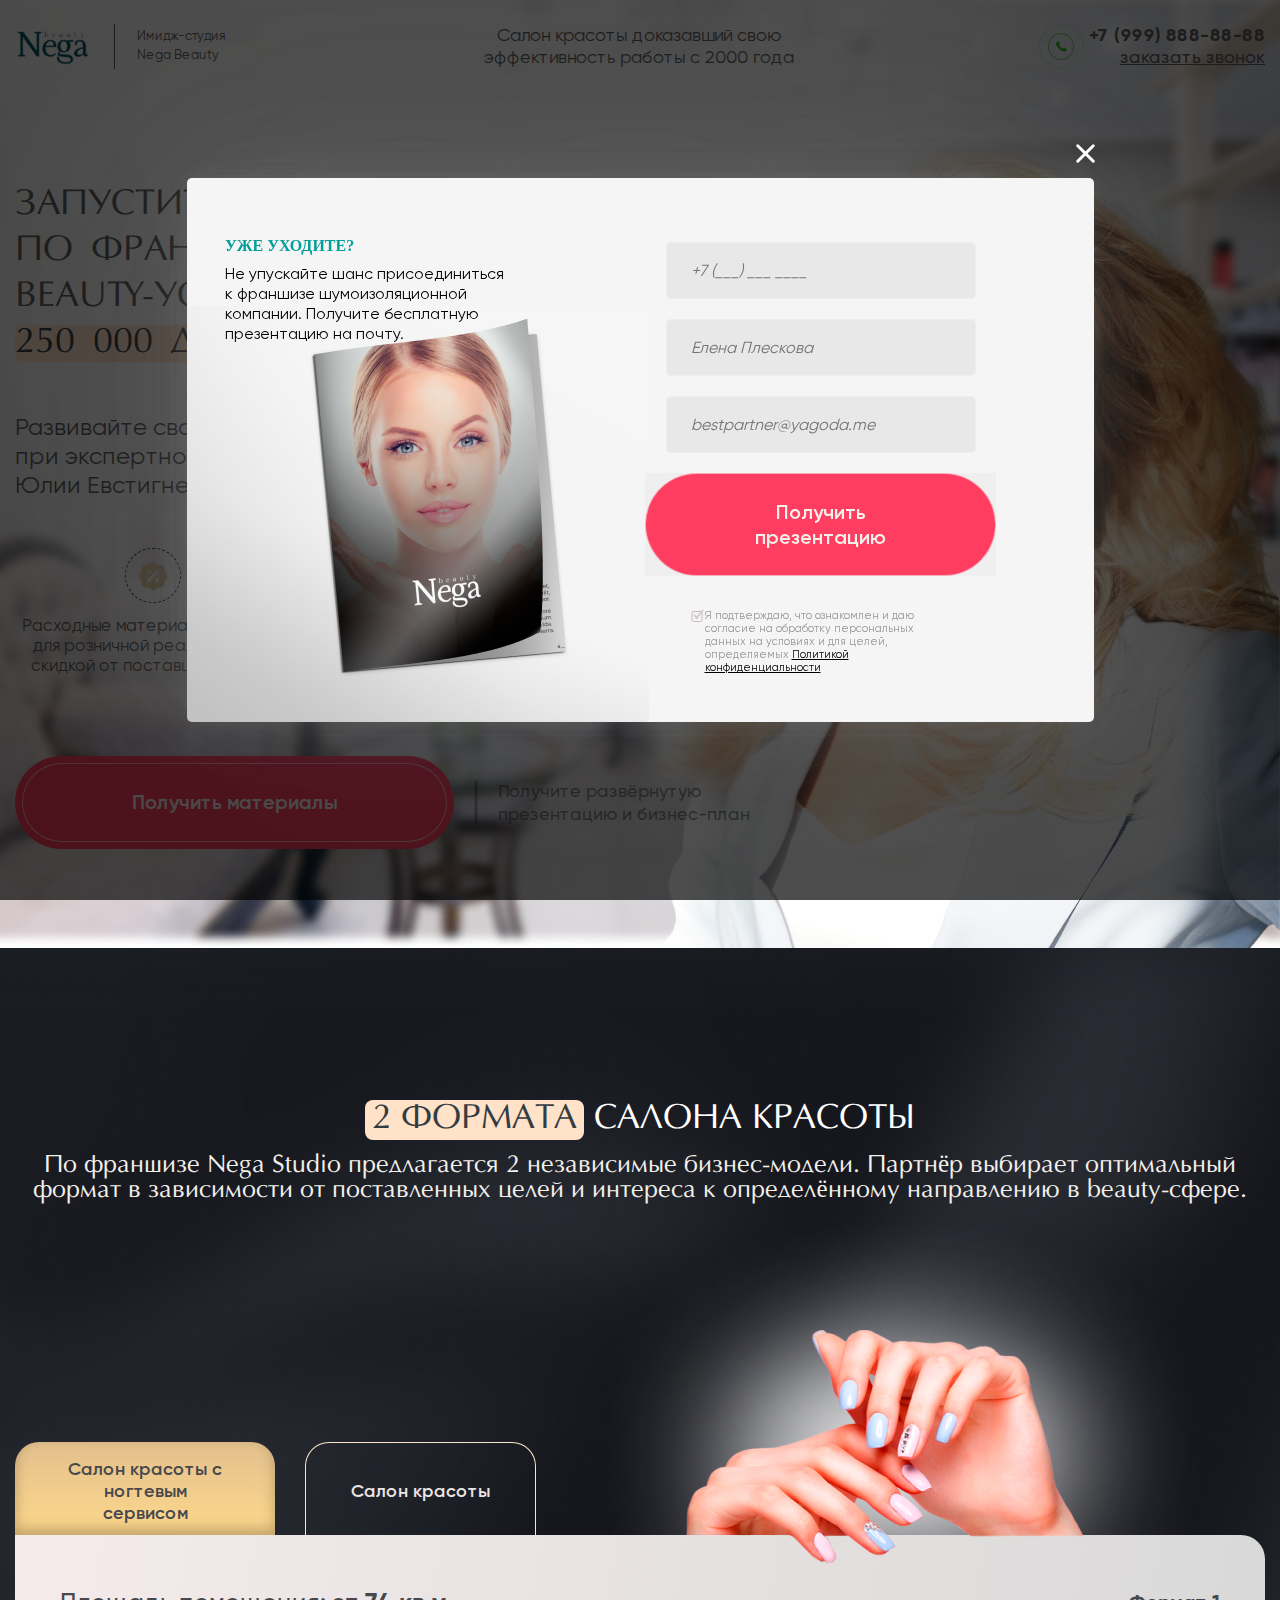
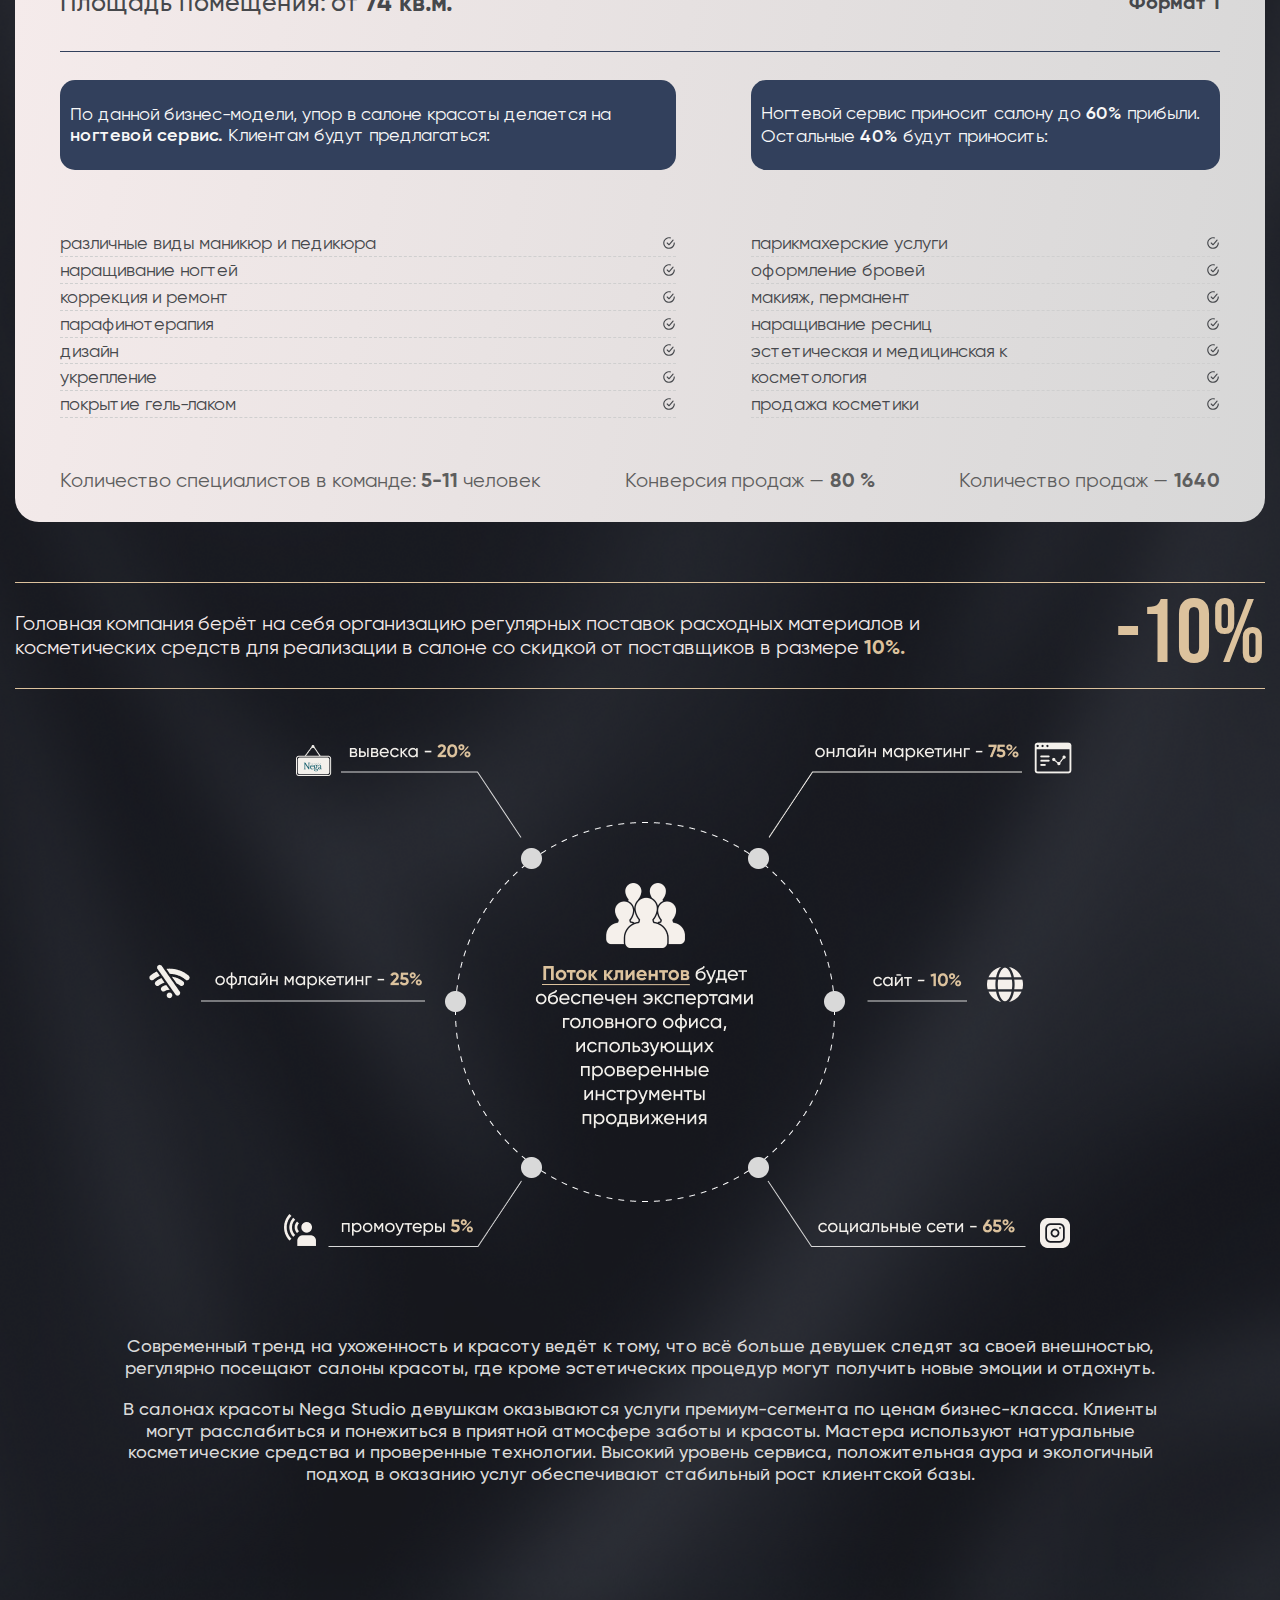
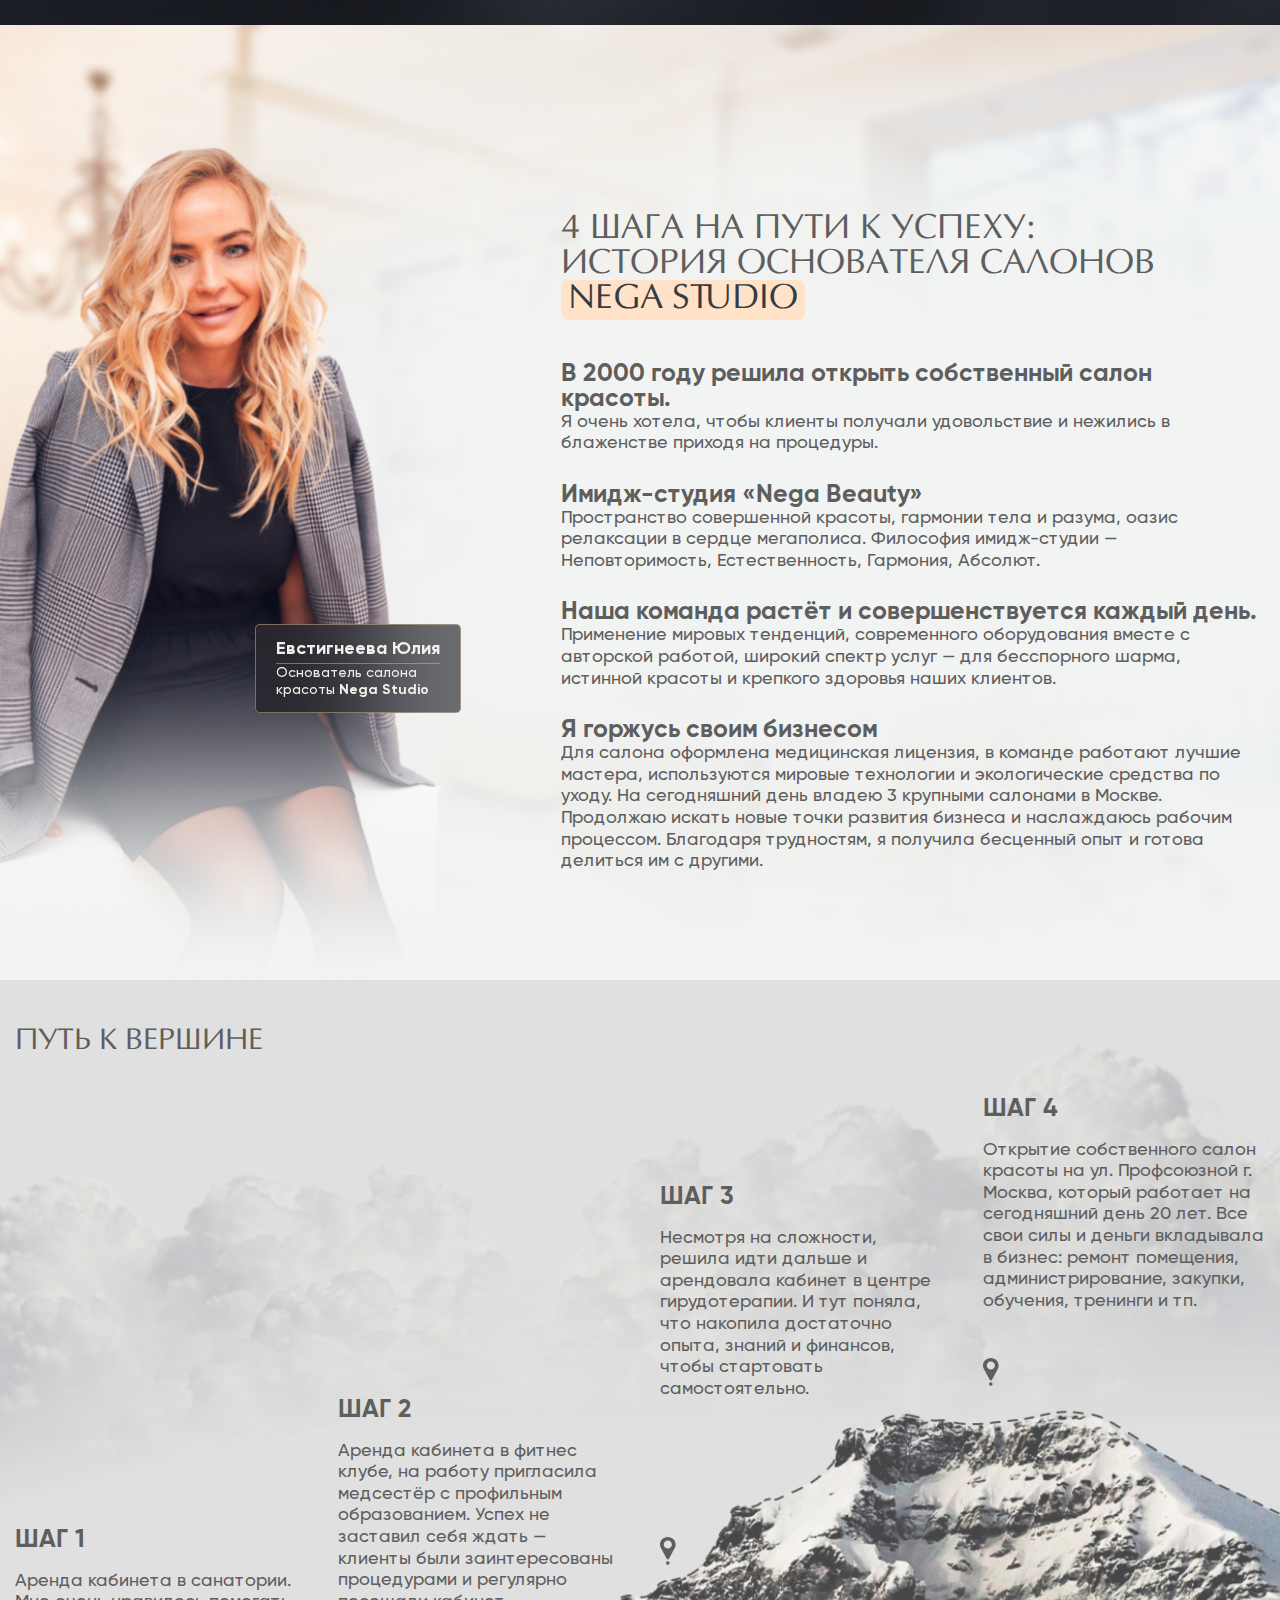
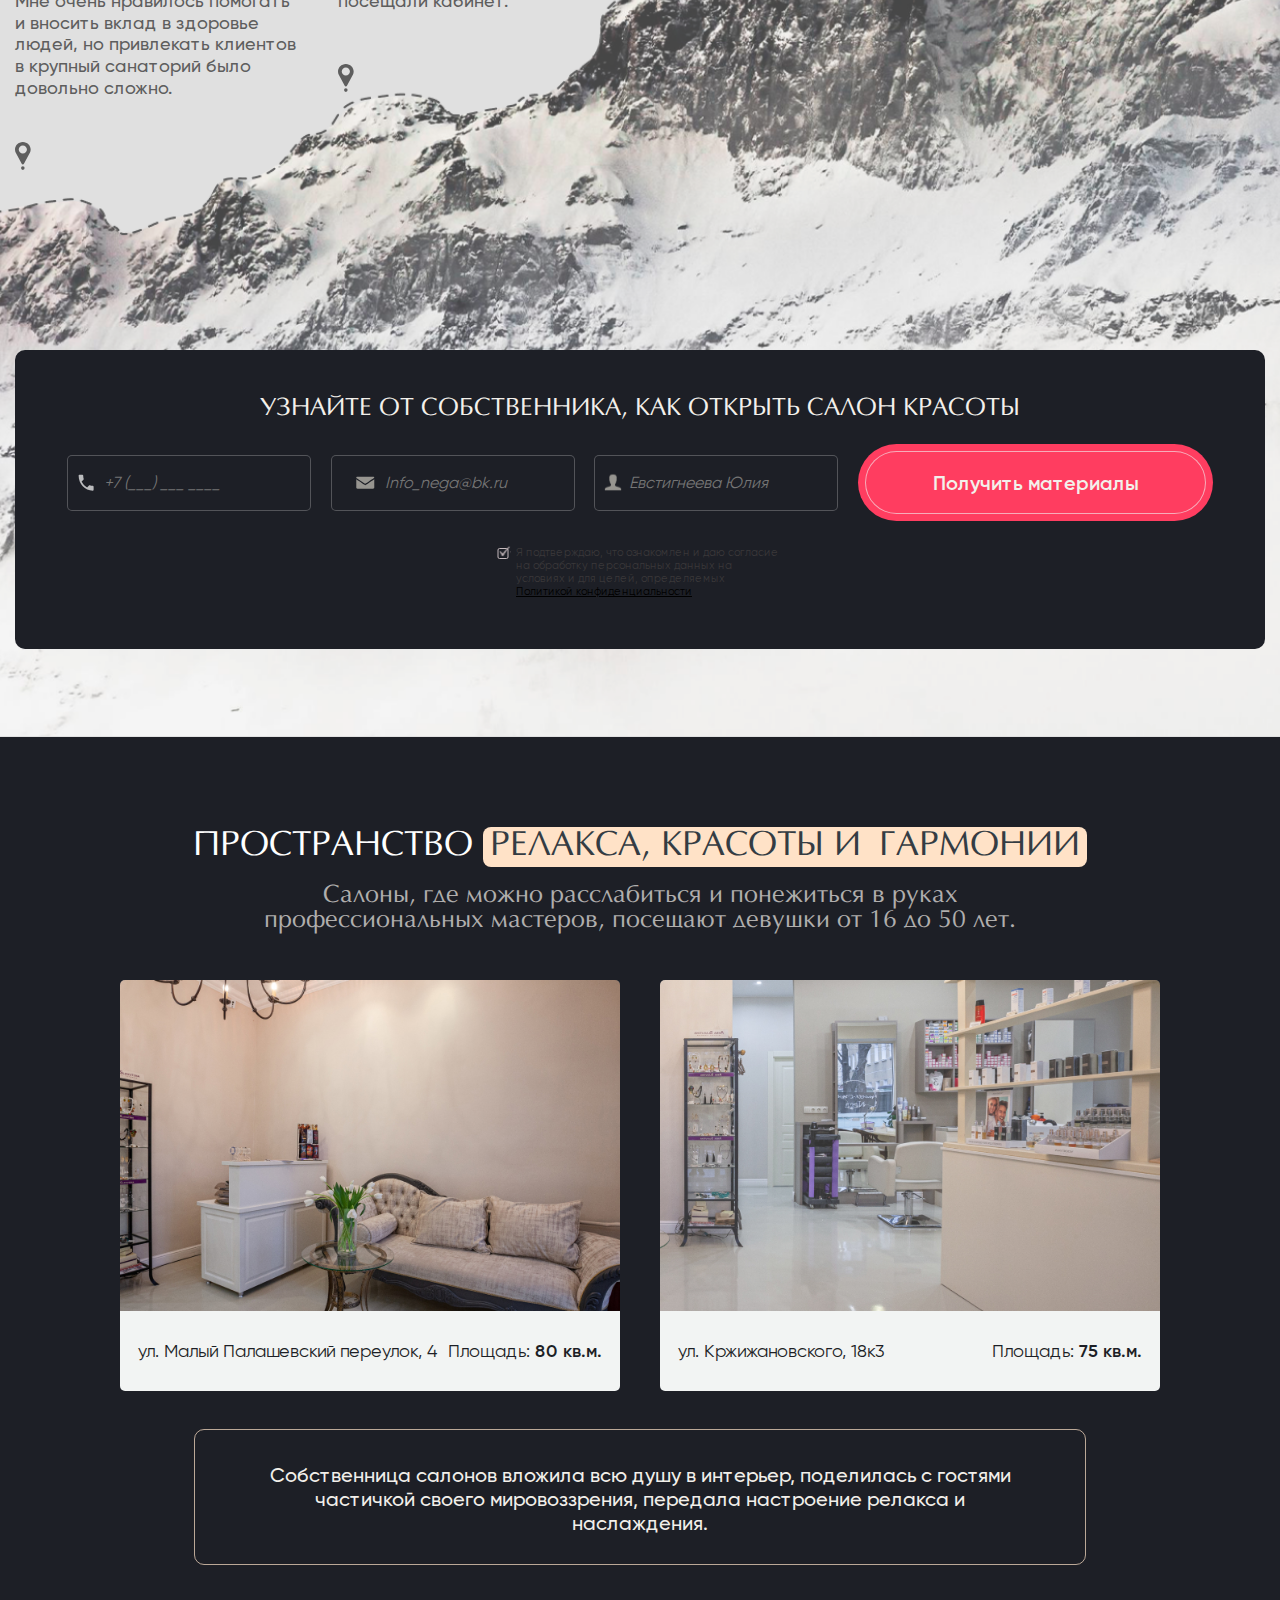
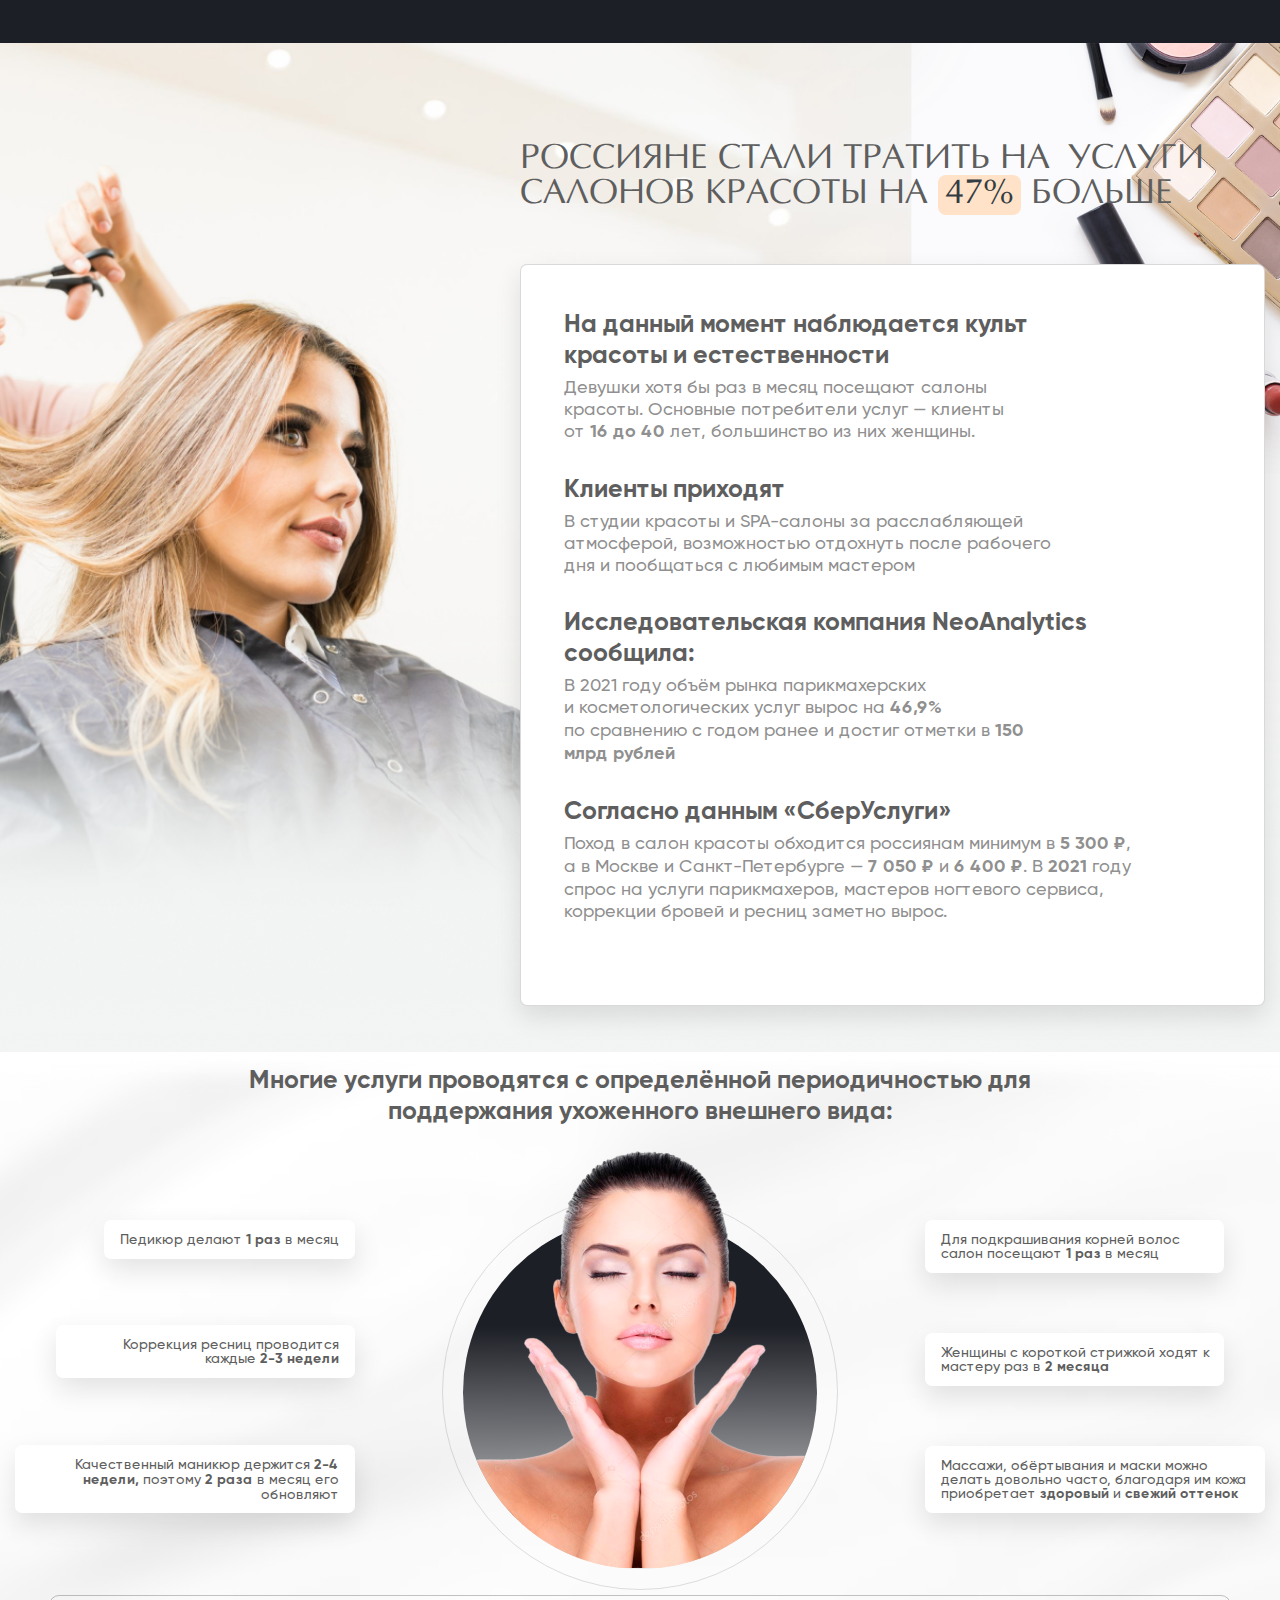
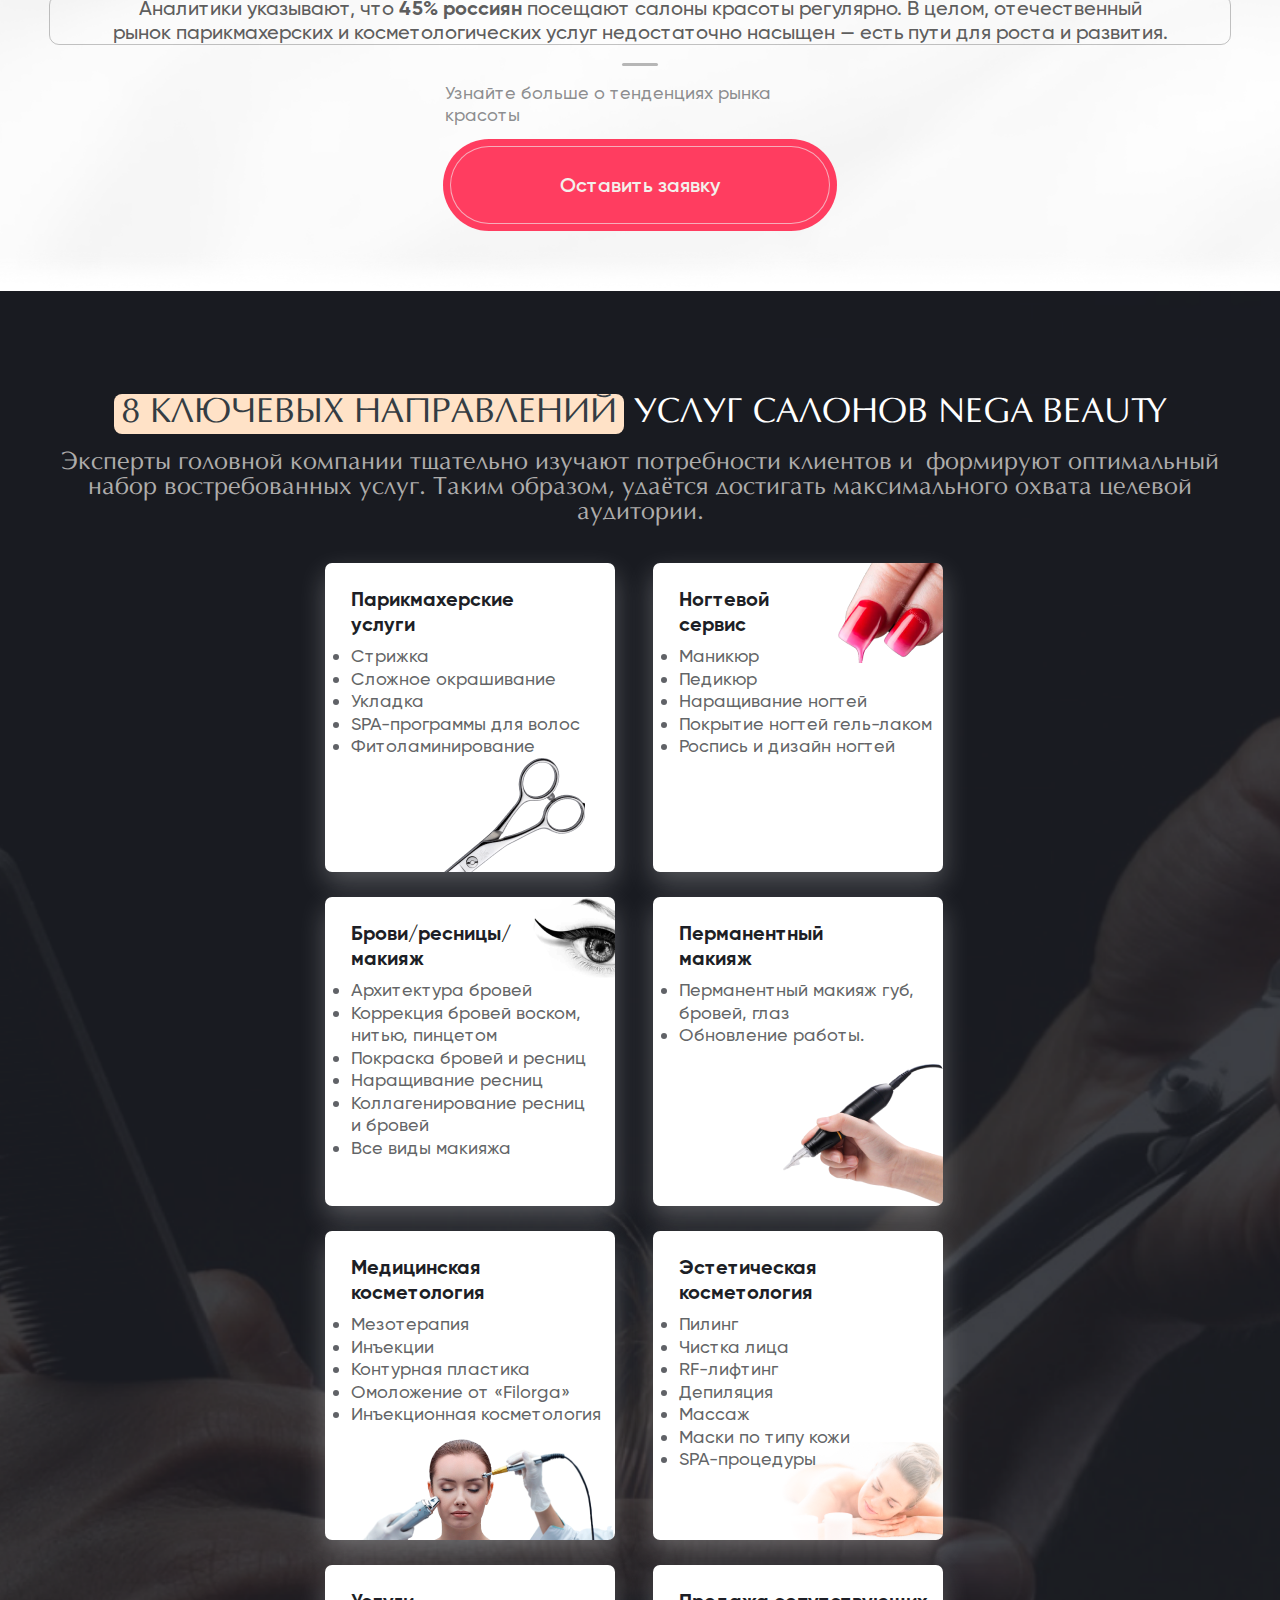
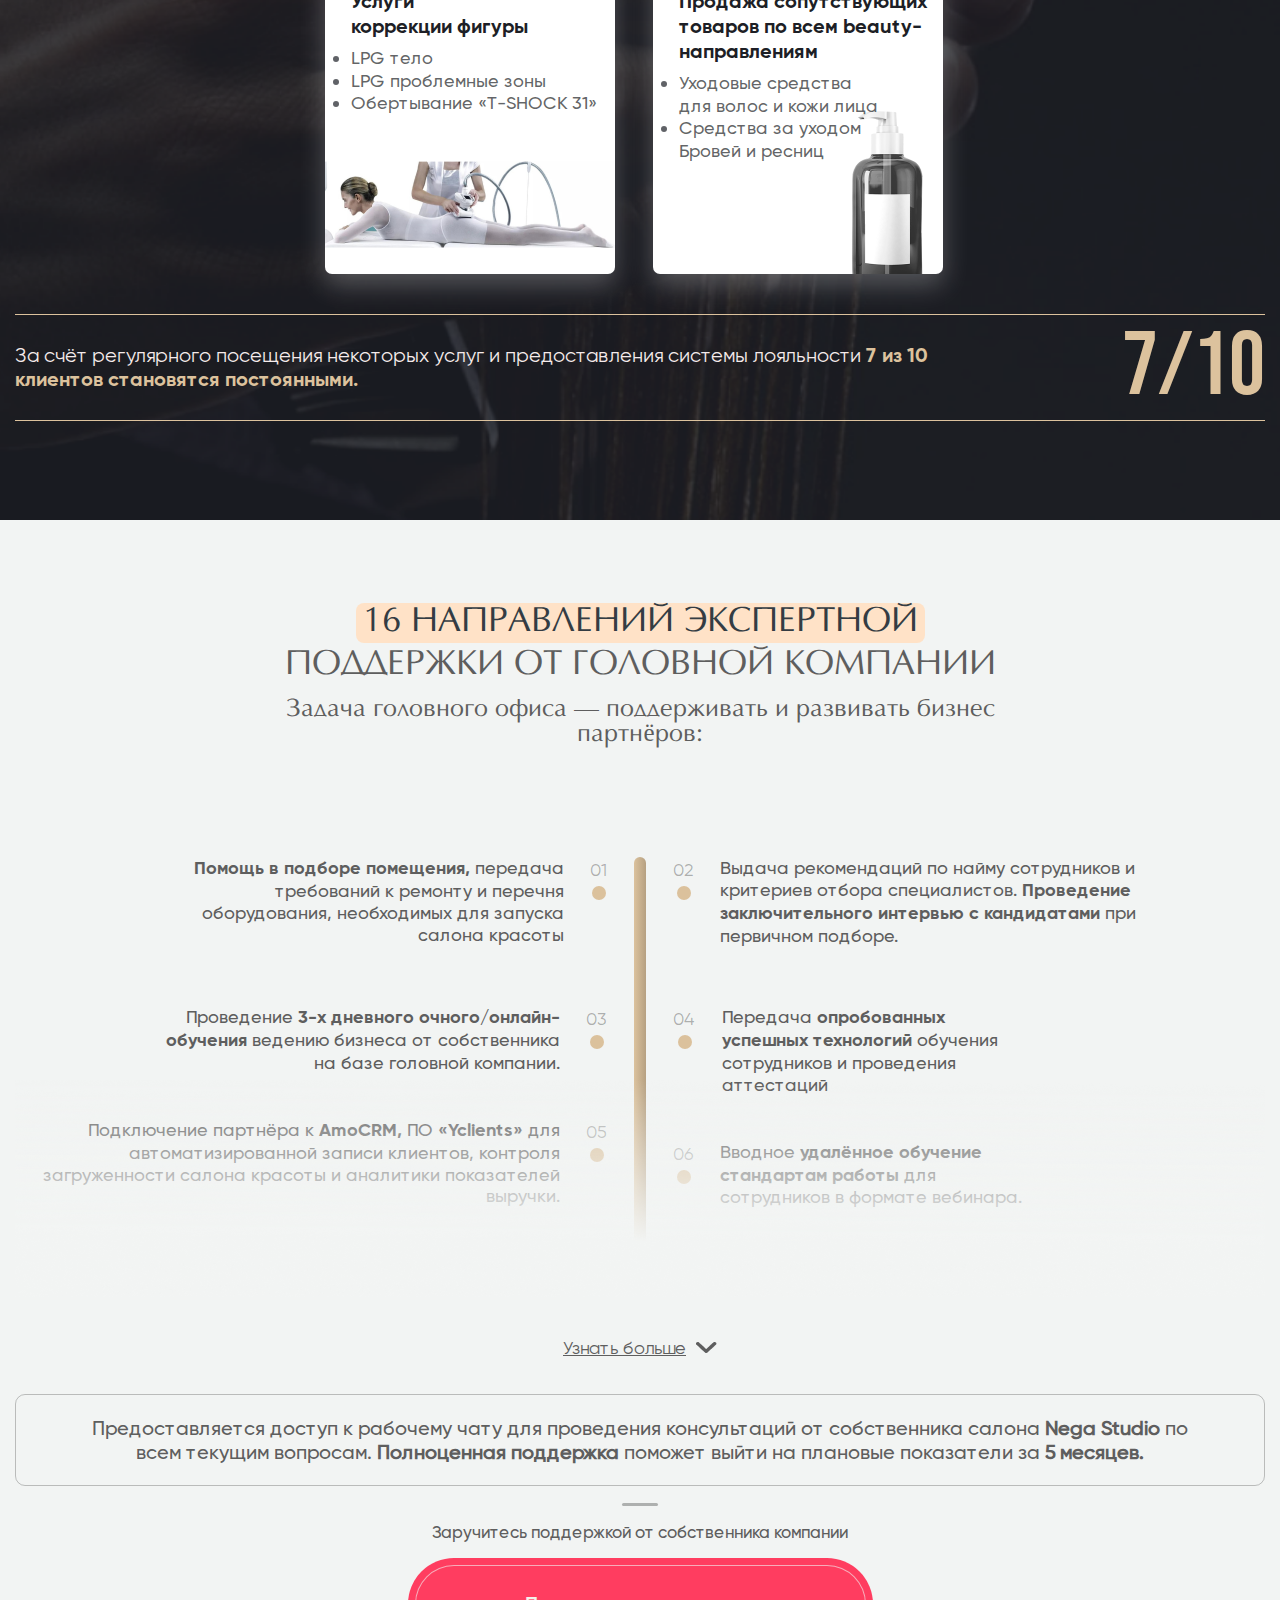
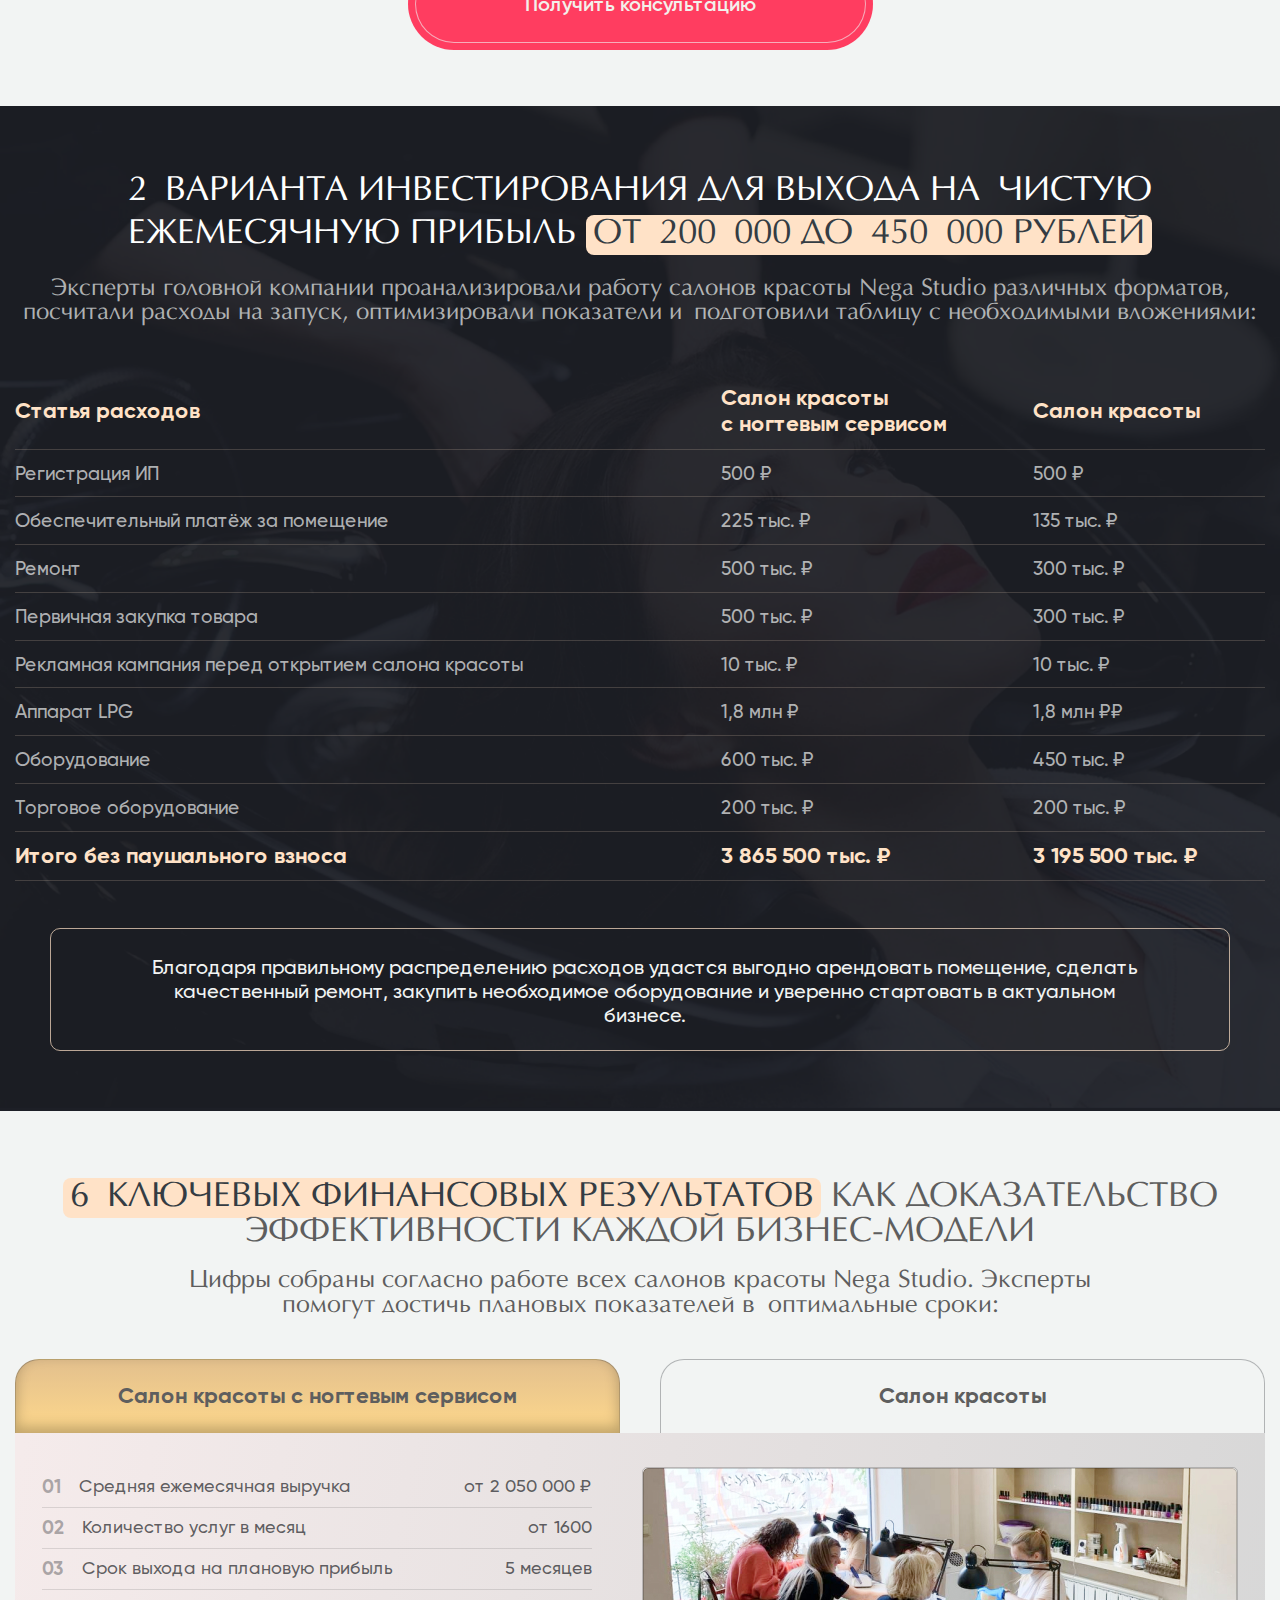
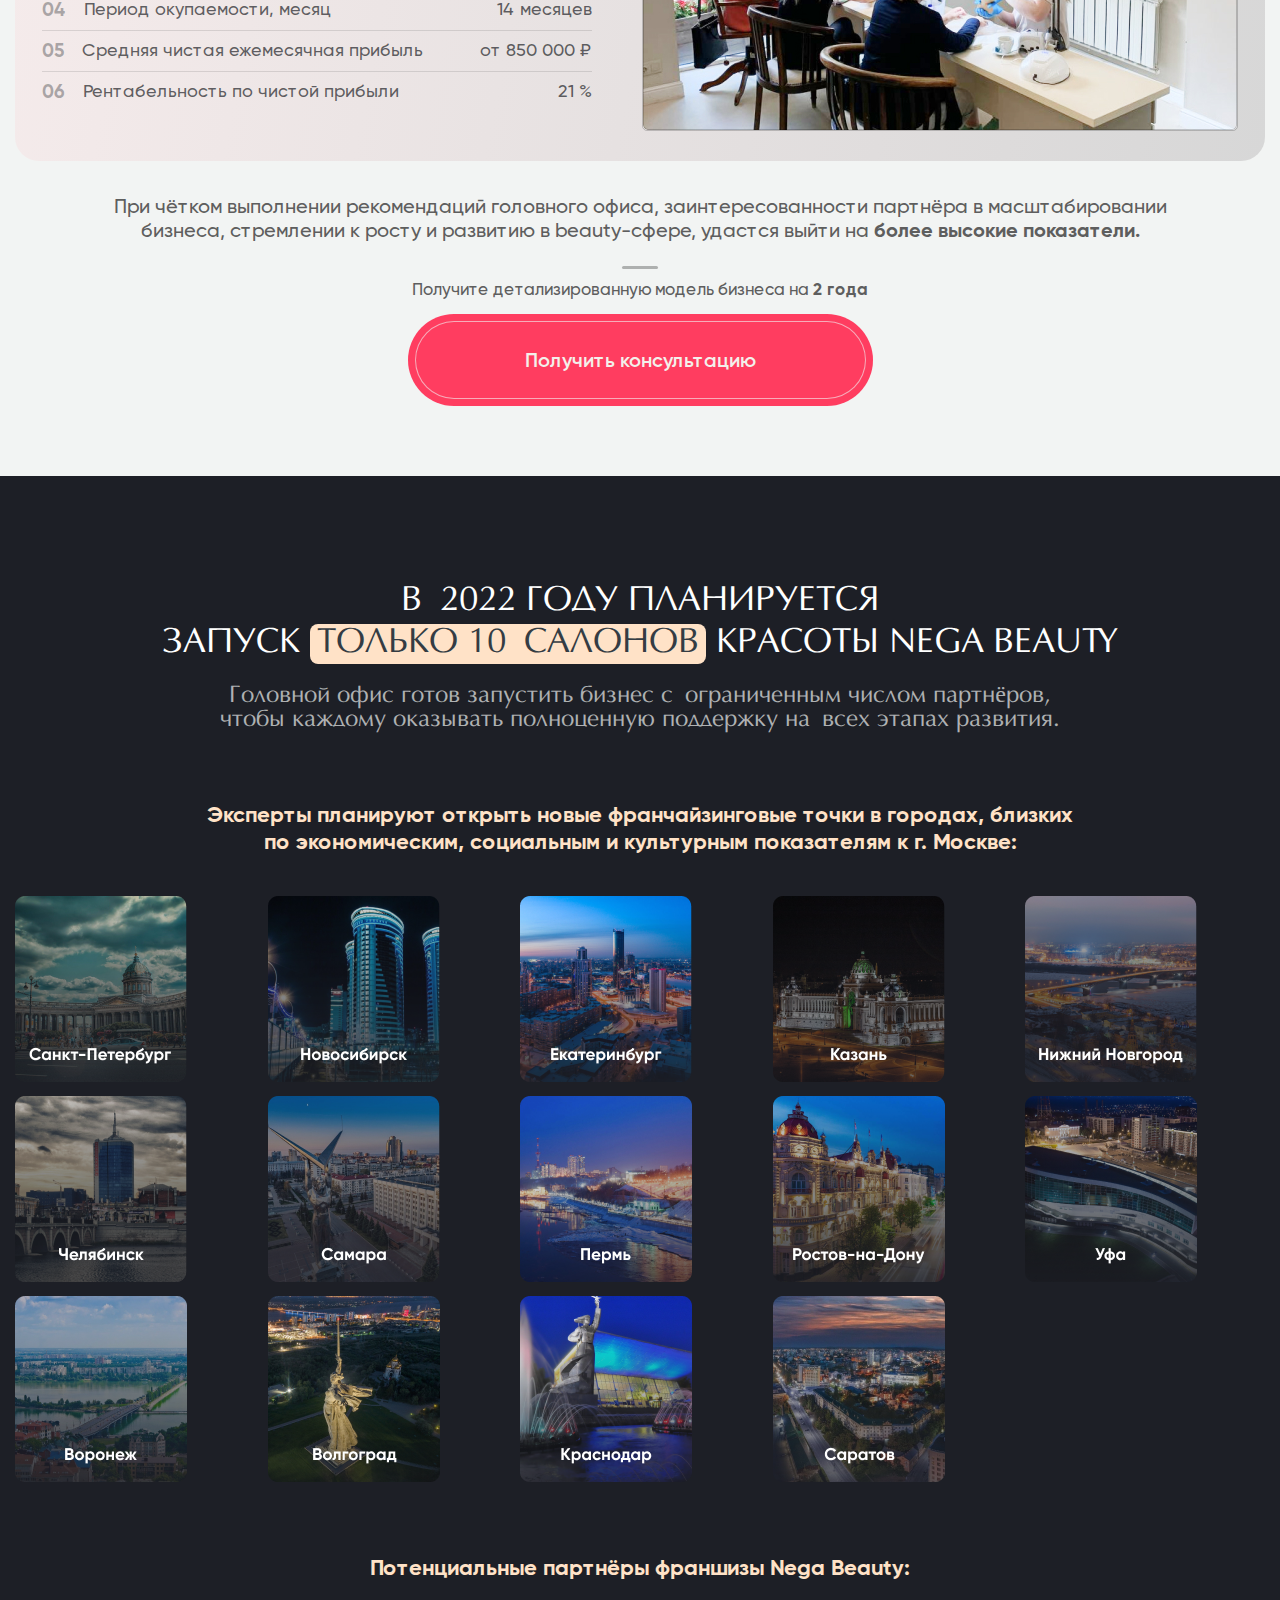
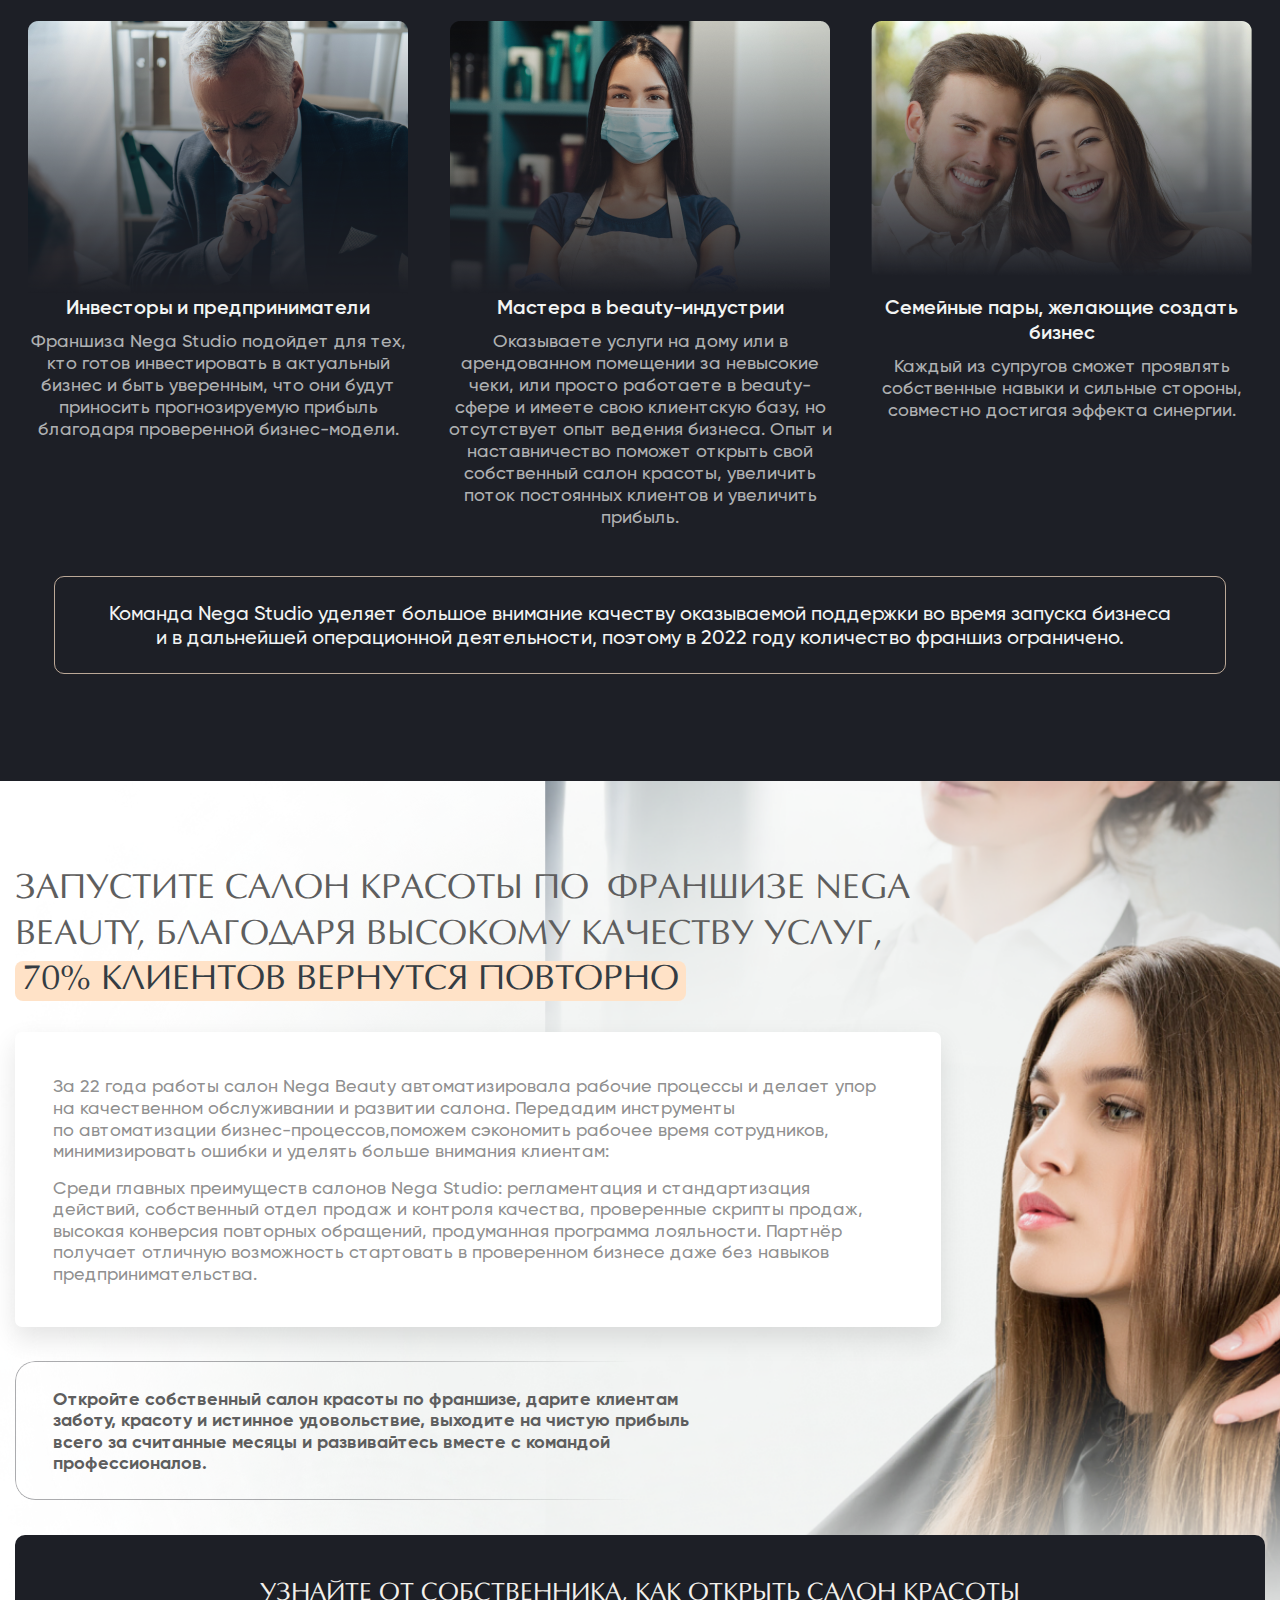
==== commit 0b63f5b9: "modals" ====
--- a/index.html
+++ b/index.html
@@ -13,8 +13,10 @@
 
     <link rel="stylesheet" href="./css/reset.css" />
     <link rel="stylesheet" href="./css/animate.css" />
+    <link rel="stylesheet" href="./css/slick.css" />
     <link rel="stylesheet" href="./css/style.css" />
-    <title>Nega</title>
+    <link rel="stylesheet" href="./css/modals.css" />
+    <title>Имидж-студия Nega Beauty</title>
   </head>
   <body id="main-body">
     <div class="wrapper">
@@ -1746,20 +1748,844 @@
                 удастся выйти на <span>более высокие показатели.</span>
               </div>
               <div class="results__bottom">
-                <p class="results__bottom-descr">Получите детализированную модель бизнеса на <span>2 года</span></p>
+                <p class="results__bottom-descr">
+                  Получите детализированную модель бизнеса на
+                  <span>2 года</span>
+                </p>
                 <div class="btn__cover">
-                  <button class="btn results__botton">Получить консультацию</button>
-                </div>
-
+                  <button class="btn results__botton">
+                    Получить консультацию
+                  </button>
+                </div>
+              </div>
+            </div>
+          </div>
+        </section>
+        <section class="start">
+          <div class="container">
+            <div class="start__body">
+              <h2 class="start__title title">
+                В&nbsp;2022 году планируется<br />
+                запуск <span>только 10&nbsp;салонов</span> красоты Nega Beauty
+              </h2>
+              <p class="start__descr">
+                Головной офис готов запустить бизнес с&nbsp;ограниченным числом
+                партнёров, чтобы каждому оказывать полноценную поддержку
+                на&nbsp;всех этапах развития.
+              </p>
+              <p class="start__subtitle">
+                Эксперты планируют открыть новые франчайзинговые точки
+                в&nbsp;городах, близких по&nbsp;экономическим, социальным
+                и&nbsp;культурным показателям к&nbsp;г. Москве:
+              </p>
+              <div class="start__block">
+                <div class="start__cities">
+                  <div class="start__city div1">
+                    <img src="./img/start/01.png" alt="city" />
+                  </div>
+                  <div class="start__city div2">
+                    <img src="./img/start/02.png" alt="city" />
+                  </div>
+                  <div class="start__city div3">
+                    <img src="./img/start/03.png" alt="city" />
+                  </div>
+                  <div class="start__city div4">
+                    <img src="./img/start/04.png" alt="city" />
+                  </div>
+                  <div class="start__city div5">
+                    <img src="./img/start/05.png" alt="city" />
+                  </div>
+                  <div class="start__city div6">
+                    <img src="./img/start/06.png" alt="city" />
+                  </div>
+                  <div class="start__city div7">
+                    <img src="./img/start/07.png" alt="city" />
+                  </div>
+                  <div class="start__city div8">
+                    <img src="./img/start/08.png" alt="city" />
+                  </div>
+                  <div class="start__city div9">
+                    <img src="./img/start/09.png" alt="city" />
+                  </div>
+                  <div class="start__city div10">
+                    <img src="./img/start/10.png" alt="city" />
+                  </div>
+                  <div class="start__city div11">
+                    <img src="./img/start/11.png" alt="city" />
+                  </div>
+                  <div class="start__city div12">
+                    <img src="./img/start/12.png" alt="city" />
+                  </div>
+                  <div class="start__city div13">
+                    <img src="./img/start/13.png" alt="city" />
+                  </div>
+                  <div class="start__city div14">
+                    <img src="./img/start/14.png" alt="city" />
+                  </div>
+                </div>
+                <div class="start__responsive multiple-items">
+                  <div class="start__city div1">
+                    <img src="./img/start/01.png" alt="city" />
+                  </div>
+                  <div class="start__city div2">
+                    <img src="./img/start/02.png" alt="city" />
+                  </div>
+                  <div class="start__city div3">
+                    <img src="./img/start/03.png" alt="city" />
+                  </div>
+                  <div class="start__city div4">
+                    <img src="./img/start/04.png" alt="city" />
+                  </div>
+                  <div class="start__city div5">
+                    <img src="./img/start/05.png" alt="city" />
+                  </div>
+                  <div class="start__city div6">
+                    <img src="./img/start/06.png" alt="city" />
+                  </div>
+                  <div class="start__city div7">
+                    <img src="./img/start/07.png" alt="city" />
+                  </div>
+                  <div class="start__city div8">
+                    <img src="./img/start/08.png" alt="city" />
+                  </div>
+                  <div class="start__city div9">
+                    <img src="./img/start/09.png" alt="city" />
+                  </div>
+                  <div class="start__city div10">
+                    <img src="./img/start/10.png" alt="city" />
+                  </div>
+                  <div class="start__city div11">
+                    <img src="./img/start/11.png" alt="city" />
+                  </div>
+                  <div class="start__city div12">
+                    <img src="./img/start/12.png" alt="city" />
+                  </div>
+                  <div class="start__city div13">
+                    <img src="./img/start/13.png" alt="city" />
+                  </div>
+                  <div class="start__city div14">
+                    <img src="./img/start/14.png" alt="city" />
+                  </div>
+                </div>
+              </div>
+              <p class="start__partners">
+                Потенциальные партнёры франшизы Nega Beauty:
+              </p>
+              <div class="partners__list">
+                <div class="partners__item first">
+                  <div class="partners__title">Инвесторы и предприниматели</div>
+                  <div class="partners__descr">
+                    Франшиза Nega Studio подойдет для тех, кто готов
+                    инвестировать в актуальный бизнес и быть уверенным, что они
+                    будут приносить прогнозируемую прибыль благодаря проверенной
+                    бизнес-модели.
+                  </div>
+                </div>
+                <div class="partners__item second">
+                  <div class="partners__title">Мастера в beauty-индустрии</div>
+                  <div class="partners__descr">
+                    Оказываете услуги на дому или в арендованном помещении за
+                    невысокие чеки, или просто работаете в beauty-сфере и имеете
+                    свою клиентскую базу, но отсутствует опыт ведения бизнеса.
+                    Опыт и наставничество поможет открыть свой собственный салон
+                    красоты, увеличить поток постоянных клиентов и увеличить
+                    прибыль.
+                  </div>
+                </div>
+                <div class="partners__item third">
+                  <div class="partners__title">
+                    Семейные пары, желающие создать бизнес
+                  </div>
+                  <div class="partners__descr">
+                    Каждый из супругов сможет проявлять собственные навыки и
+                    сильные стороны, совместно достигая эффекта синергии.
+                  </div>
+                </div>
+              </div>
+              <div class="start__text">
+                Команда Nega Studio уделяет большое внимание качеству
+                оказываемой поддержки во время запуска бизнеса и в дальнейшей
+                операционной деятельности, поэтому в 2022 году количество
+                франшиз ограничено.
+              </div>
+            </div>
+          </div>
+        </section>
+        <section class="run">
+          <div class="container">
+            <div class="run__body">
+              <h2 class="run__title title">
+                Запустите салон красоты по&nbsp;франшизе Nega Beauty, благодаря
+                высокому качеству услуг,
+                <span>70% клиентов вернутся повторно</span>
+              </h2>
+              <div class="run__block">
+                <p class="run__descr">
+                  За&nbsp;22&nbsp;года работы салон Nega Beauty автоматизировала
+                  рабочие процессы и&nbsp;делает упор на&nbsp;качественном
+                  обслуживании и&nbsp;развитии салона. Передадим инструменты
+                  по&nbsp;автоматизации бизнес-процессов,поможем сэкономить
+                  рабочее время сотрудников, минимизировать ошибки
+                  и&nbsp;уделять больше внимания клиентам:
+                </p>
+                <p class="run__descr">
+                  Среди главных преимуществ салонов Nega Studio: регламентация
+                  и&nbsp;стандартизация действий, собственный отдел продаж
+                  и&nbsp;контроля качества, проверенные скрипты продаж, высокая
+                  конверсия повторных обращений, продуманная программа
+                  лояльности. Партнёр получает отличную возможность стартовать
+                  в&nbsp;проверенном бизнесе даже без навыков
+                  предпринимательства.
+                </p>
+              </div>
+              <div class="run__open">
+                Откройте собственный салон красоты по&nbsp;франшизе, дарите
+                клиентам заботу, красоту и&nbsp;истинное удовольствие, выходите
+                на&nbsp;чистую прибыль всего за&nbsp;считанные месяцы
+                и&nbsp;развивайтесь вместе с командой профессионалов.
+              </div>
+              <div class="way__form">
+                <h2 class="way__form-title">
+                  Узнайте от собственника, как открыть салон красоты
+                </h2>
+                <form action="" class="form">
+                  <div class="form__field">
+                    <input
+                      type="tel"
+                      class="form__input form__input-phone"
+                      name="phone"
+                      placeholder="+7 (___) ___ ____"
+                      autocomplete="off"
+                    />
+                    <input
+                      type="text"
+                      class="form__input form__input-city"
+                      name="city"
+                      placeholder="Info_nega@bk.ru"
+                      autocomplete="off"
+                    />
+                    <input
+                      type="text"
+                      class="form__input form__input-name"
+                      name="name"
+                      placeholder="Евстигнеева Юлия"
+                      autocomplete="off"
+                    />
+                    <input
+                      type="text"
+                      name="section-name-text"
+                      value="Проверьте, свободен ли ваш город для открытия по франшизе"
+                      hidden
+                    />
+                    <input
+                      type="text"
+                      name="section-btn-text"
+                      value="Проверить"
+                      hidden
+                    />
+                    <input
+                      type="text"
+                      name="section-name"
+                      value="открытая"
+                      hidden
+                    />
+                    <div class="btn__cover">
+                      <button class="btn btn__way">Получить материалы</button>
+                    </div>
+                  </div>
+                  <div class="form__policy">
+                    <div class="policy__tick">
+                      <img src="./img/form/tick.svg" alt="tick" />
+                    </div>
+                    <p>
+                      Я подтверждаю, что ознакомлен и даю согласие на обработку
+                      персональных данных на условиях и для целей, определяемых
+                      <span class="politicy">Политикой конфиденциальности</span>
+                    </p>
+                  </div>
+                </form>
+              </div>
+              <div class="btn__cover adaptive__btn">
+                <button class="btn btn__way">Получить материалы</button>
               </div>
             </div>
           </div>
         </section>
       </div>
       <footer class="footer">
-        <div class="container">footer</div>
+        <div class="container">
+          <div class="footer__body">
+            <div class="footer__top">
+              <p>Nega Studio ®,2000-2022 г.</p>
+              <p>ООО «РИЧИ»,ИНН 123456789</p>
+              <p>Россия, г. Москва</p>
+            </div>
+            <div class="footer__middle">
+              <img
+                src="./img/footer/logo.png"
+                alt="logo"
+                class="footer__logo"
+              />
+              <img src="./img/footer/vk.png" alt="vk" class="footer__vk" />
+              <div class="footer__policy">
+                <span class="politicy">Политика конфиденциальности</span>
+              </div>
+            </div>
+            <div class="footer__bottom">
+              <div class="phone__block footer">
+                <div class="phone__block-img footer footer__phone-block">
+                  <img src="./img/header/phone.svg" alt="phone" />
+                </div>
+                <div class="phone__block-link">
+                  <a class="phone__number footer" href="tel:+79166300041"
+                    >+7 (999) 888-88-88</a
+                  >
+                  <div class="phone__link footer">
+                    <a class="modal-phone footer" data-id="#phone">
+                      заказать звонок
+                    </a>
+                  </div>
+                </div>
+              </div>
+              <a
+                class="f5__block"
+                href="https://xn--5-7sbamtgf4aex7b0b.xn--p1ai/"
+                target="_blank"
+              >
+                <img src="./img/footer/f5.png" alt="f5" />
+                <p class="f5__descr">
+                  Упаковка и продвижение франшиз: <span>«Франчайзинг5»</span>
+                </p>
+              </a>
+            </div>
+          </div>
+        </div>
       </footer>
     </div>
+
+    <div class="popup popup-presentation popup-franchising">
+      <div class="popup__wrapper popup-presentation__wrapper">
+        <div class="popup__inner popup-presentation__inner">
+          <div class="container">
+            <div
+              class="popup__content popup-presentation__content"
+              id="first__modal"
+            >
+              <button class="btn-close popup__btn-close popup-close"></button>
+              <div class="popup-presentation__item">
+                <div class="popup-presentation-box">
+                  <h2 class="popup-presentation__title">УЗНАЙТЕ</h2>
+                  <p class="popup-presentation__description">
+                    больше подробностей по франшизе <span>Nega Studio</span>
+                  </p>
+                </div>
+                <form action="" class="form popup-presentation__form">
+                  <div class="form__field popup-presentation__form-field">
+                    <input
+                      type="tel"
+                      class="form__input form__input-phone"
+                      name="phone"
+                      placeholder="+7 (999) 888 88-88"
+                      autocomplete="off"
+                    />
+                    <input
+                      type="text"
+                      class="form__input form__input-email"
+                      name="email"
+                      placeholder="negaomm@gmail.com"
+                      autocomplete="off"
+                    />
+                    <input
+                      type="text"
+                      class="form__input form__input-name"
+                      name="name"
+                      placeholder="Евстигнеева Юлия"
+                      autocomplete="off"
+                    />
+                    <div class="btn__cover modal__cover">
+                      <button class="btn btn__way modal__btn">
+                        Скачать презентацию
+                      </button>
+                    </div>
+                  </div>
+                  <div class="form__policy">
+                    <div class="policy__tick">
+                      <img src="./img/form/tick.svg" alt="tick" />
+                    </div>
+                    <p>
+                      Я подтверждаю, что ознакомлен и даю согласие на обработку
+                      персональных данных на условиях и для целей, определяемых
+                      <span class="politicy"
+                        >Политикой
+                        конфиденциальности</span
+                      >
+                    </p>
+                  </div>
+                </form>
+              </div>
+            </div>
+          </div>
+        </div>
+      </div>
+    </div>
+    <div class="popup popup-presentation popup-phone ">
+      <div class="popup__wrapper popup-presentation__wrapper">
+        <div class="popup__inner popup-presentation__inner">
+          <div
+            class="popup__content popup-presentation__content"
+            id="second__modal"
+          >
+            <button class="btn-close popup__btn-close popup-close"></button>
+            <div class="container">
+              <div class="popup-presentation__item second__modal">
+                <h2 class="popup-presentation__title">
+                  Запишитесь 
+                </h2>
+                <div class="popup-presentation__description second__descr">на онлайн-консультацию, чтобы узнать подробнее о франшизе <span>«Nega Studio»</span></div>
+                <form action="" class="form popup-presentation__form popup__second">
+                  <div class="form__field popup-presentation__form-field">
+                    <input
+                      type="text"
+                      class="form__input form__input-phone second__modal-input"
+                      name="phone"
+                      placeholder="+7 (999) 888-88-88"
+                    />
+                    <input
+                      type="email"
+                      class="form__input form__input-email second__modal-input"
+                      name="email"
+                      placeholder="negaomm@gmail.com"
+                    />
+                    
+                    <input
+                      type="text"
+                      class="form__input form__input-name second__modal-input"
+                      name="name"
+                      placeholder="Евстигнеева Юлия"
+                    />
+                    <input
+                      type="text"
+                      name="section-name-text"
+                      value="Получите презентацию
+                    о бизнес-модели MaxDar Sound Security"
+                      hidden=""
+                    />
+                    <input
+                      type="text"
+                      name="section-btn-text"
+                      value="Получить презентацию"
+                      hidden=""
+                    />
+                    <input
+                      type="text"
+                      name="section-name"
+                      value="закрытая"
+                      hidden=""
+                    />
+                    <div class="btn__cover modal__cover second__modal-cover">
+                      <button class="btn btn__way second-modal__btn">
+                        Получить консультацию от собственника
+                      </button>
+                      <button class="btn btn__way second-modal__response">
+                        Получить консультацию
+                      </button>
+                    </div>
+                  </div>
+                  <div class="form__policy from__policy-modal second__modal-policy">
+                    <img src="./img/form/tick.svg" alt="tick" />
+                    <p>
+                      Я подтверждаю, что ознакомлен и даю согласие на обработку
+                      персональных данных на условиях и для целей, определяемых
+                      <span class="politicy">Политикой конфиденциальности</span>
+                    </p>
+                  </div>
+                </form>
+              </div>
+            </div>
+          </div>
+        </div>
+      </div>
+    </div>
+    <div class="popup popup-presentation popup-exit is-active">
+      <div class="popup__wrapper popup-presentation__wrapper">
+        <div class="popup__inner popup-presentation__inner">
+          <div
+            class="popup__content popup-presentation__content"
+            id="third__modal"
+          >
+            <button class="btn-close popup__btn-close popup-close"></button>
+            <div class="popup-presentation__item">
+              <div class="popup-presentation__item-text">
+                <h2 class="popup-presentation__title">Уже уходите?</h2>
+                <p class="popup-presentation-descrip">
+                  Не упускайте шанс присоединиться <br />
+                  к франшизе шумоизоляционной компании. Получите бесплатную
+                  презентацию на почту.
+                </p>
+              </div>
+              <form action="" class="form popup-presentation__form">
+                <div class="form__field popup-presentation__form-field">
+                  <input
+                    type="text"
+                    class="form__input form__input-phone"
+                    name="phone"
+                    placeholder="+7 (___) ___ ____"
+                  />
+                  <input
+                    type="text"
+                    class="form__input form__input-name"
+                    name="name"
+                    placeholder="Елена Плескова"
+                  />
+                  <input
+                    type="email"
+                    class="form__input form__input-email"
+                    name="email"
+                    placeholder="bestpartner@yagoda.me"
+                  />
+                  <input
+                    type="text"
+                    name="section-name-text"
+                    value="Уже уходите?"
+                    hidden=""
+                  />
+                  <input
+                    type="text"
+                    name="section-btn-text"
+                    value="Получить презентацию"
+                    hidden=""
+                  />
+                  <input
+                    type="text"
+                    name="section-name"
+                    value="закрытая"
+                    hidden=""
+                  />
+                  <div class="button__container-modal">
+                    <button class="main__button main__button-modal">
+                      <div class="arrow-left">
+                        <span></span>
+                        <span></span>
+                        <span></span>
+                      </div>
+                      <div
+                        class="btn button form__btn top-form__btn"
+                        type="submit"
+                      >
+                        Получить презентацию
+                      </div>
+                      <div class="arrow-right">
+                        <span></span>
+                        <span></span>
+                        <span></span>
+                      </div>
+                    </button>
+                  </div>
+                </div>
+                <div class="form__policy from__policy-modal">
+                  <img src="./img/form/tick.svg" alt="tick" />
+                  <p>
+                    Я подтверждаю, что ознакомлен и даю согласие на обработку
+                    персональных данных на условиях и для целей, определяемых
+                    <span class="politicy">Политикой конфиденциальности</span>
+                  </p>
+                </div>
+              </form>
+            </div>
+          </div>
+        </div>
+      </div>
+    </div>
+    <div class="popup popup-politicy popup-presentation">
+      <div
+        class="popup__wrapper popup-politicy__wrapper popup-presentation__wrapper"
+      >
+        <div
+          class="popup__inner popup-politicy__inner popup-presentation__inner"
+        >
+          <div
+            class="popup__content popup-politicy__content popup-presentation__content"
+          >
+            <button class="btn-close popup__btn-close popup-close"></button>
+            <div class="priv-policy priv-policy_modal">
+              <h2 class="priv-policy__title">
+                Политика конфиденциальности по обработке персональных данных
+              </h2>
+              <h3 class="priv-policy__subtitle">1. Общие положения</h3>
+              <p class="priv-policy__text">
+                Настоящая политика обработки персональных данных составлена в
+                соответствии с требованиями Федерального закона от 27.07.2006.
+                №152-ФЗ «О персональных данных» и определяет порядок обработки
+                персональных данных и меры по обеспечению безопасности
+                персональных данных.
+              </p>
+
+              <ol class="priv-policy__list">
+                <li class="priv-policy__item">
+                  1. Оператор ставит своей важнейшей целью и условием
+                  осуществления своей деятельности соблюдение прав и свобод
+                  человека и гражданина при обработке его персональных данных, в
+                  том числе защиты прав на неприкосновенность частной жизни,
+                  личную и семейную тайну.
+                </li>
+                <li class="priv-policy__item">
+                  2. Настоящая политика Оператора в отношении обработки
+                  персональных данных (далее – Политика) применяется ко всей
+                  информации, которую Оператор может получить о посетителях
+                  веб-сайта компании Max Dar Sound Security (полное ООО «СК
+                  МАКСДАР», ИНН 5262379949).
+                </li>
+              </ol>
+
+              <h3 class="priv-policy__subtitle">
+                2. Основные понятия, используемые в Политике
+              </h3>
+
+              <ol class="priv-policy__list">
+                <li class="priv-policy__item">
+                  1. Автоматизированная обработка персональных данных –
+                  обработка персональных данных с помощью средств вычислительной
+                  техники;
+                </li>
+                <li class="priv-policy__item">
+                  2. Блокирование персональных данных – временное прекращение
+                  обработки персональных данных (за исключением случаев, если
+                  обработка необходима для уточнения персональных данных);
+                </li>
+                <li class="priv-policy__item">
+                  3. Веб-сайт – совокупность графических и информационных
+                  материалов, а также программ для ЭВМ и баз данных,
+                  обеспечивающих их доступность в сети интернет по сетевому
+                  адресу
+                </li>
+                <li class="priv-policy__item">
+                  4. Информационная система персональных данных — совокупность
+                  содержащихся в базах данных персональных данных, и
+                  обеспечивающих их обработку информационных технологий и
+                  технических средств;
+                </li>
+                <li class="priv-policy__item">
+                  5. Обезличивание персональных данных — действия, в результате
+                  которых невозможно определить без использования дополнительной
+                  информации принадлежность персональных данных конкретному
+                  Пользователю или иному субъекту персональных данных;
+                </li>
+                <li class="priv-policy__item">
+                  6. Обработка персональных данных – любое действие (операция)
+                  или совокупность действий (операций), совершаемых с
+                  использованием средств автоматизации или без использования
+                  таких средств с персональными данными, включая сбор, запись,
+                  систематизацию, накопление, хранение, уточнение (обновление,
+                  изменение), извлечение, использование, передачу
+                  (распространение, предоставление, доступ), обезличивание,
+                  блокирование, удаление, уничтожение персональных данных;
+                </li>
+                <li class="priv-policy__item">
+                  7. Оператор – государственный орган, муниципальный орган,
+                  юридическое или физическое лицо, самостоятельно или совместно
+                  с другими лицами организующие и (или) осуществляющие обработку
+                  персональных данных, а также определяющие цели обработки
+                  персональных данных, состав персональных данных, подлежащих
+                  обработке, действия (операции), совершаемые с персональными
+                  данными;
+                </li>
+                <li class="priv-policy__item">
+                  8. Персональные данные – любая информация, относящаяся прямо
+                  или косвенно к определенному или определяемому Пользователю
+                  веб-сайта;
+                </li>
+                <li class="priv-policy__item">
+                  9. Пользователь – любой посетитель веб-сайта;
+                </li>
+                <li class="priv-policy__item">
+                  10. Предоставление персональных данных – действия,
+                  направленные на раскрытие персональных данных определенному
+                  лицу или определенному кругу лиц;
+                </li>
+                <li class="priv-policy__item">
+                  11. Распространение персональных данных – любые действия,
+                  направленные на раскрытие персональных данных неопределенному
+                  кругу лиц (передача персональных данных) или на ознакомление с
+                  персональными данными неограниченного круга лиц, в том числе
+                  обнародование персональных данных в средствах массовой
+                  информации, размещение в информационно-телекоммуникационных
+                  сетях или предоставление доступа к персональным данным
+                  каким-либо иным способом;
+                </li>
+                <li class="priv-policy__item">
+                  12. Трансграничная передача персональных данных – передача
+                  персональных данных на территорию иностранного государства
+                  органу власти иностранного государства, иностранному
+                  физическому или иностранному юридическому лицу;
+                </li>
+                <li class="priv-policy__item">
+                  13. Уничтожение персональных данных – любые действия, в
+                  результате которых персональные данные уничтожаются
+                  безвозвратно с невозможностью дальнейшего восстановления
+                  содержания персональных данных в информационной системе
+                  персональных данных и (или) результате которых уничтожаются
+                  материальные носители персональных данных.
+                </li>
+              </ol>
+
+              <h3 class="priv-policy__subtitle">
+                3. Оператор может обрабатывать следующие персональные данные
+                Пользователя
+              </h3>
+
+              <ol class="priv-policy__list">
+                <li class="priv-policy__item">1. Фамилия, имя, отчество;</li>
+                <li class="priv-policy__item">2. Номер телефона;</li>
+                <li class="priv-policy__item">3. Адрес электронной почты;</li>
+                <li class="priv-policy__item">
+                  4. Также на сайте происходит сбор и обработка обезличенных
+                  данных о посетителях (в т.ч. файлов «cookie») с помощью
+                  сервисов интернет-статистики (Яндекс Метрика и Гугл Аналитика
+                  и других).
+                </li>
+                <li class="priv-policy__item">
+                  5. Вышеперечисленные данные далее по тексту Политики
+                  объединены общим понятием Персональные данные.
+                </li>
+              </ol>
+
+              <h3 class="priv-policy__subtitle">
+                4. Цели обработки персональных данных
+              </h3>
+
+              <ol class="priv-policy__list">
+                <li class="priv-policy__item">
+                  1. Цель обработки персональных данных Пользователя —
+                  заключение, исполнение и прекращение гражданско-правовых
+                  договоров; предоставление доступа Пользователю к сервисам,
+                  информации и/или материалам, содержащимся на веб-сайте;
+                  уточнение деталей обращения.
+                </li>
+                <li class="priv-policy__item">
+                  2. Также Оператор имеет право направлять Пользователю
+                  уведомления о новых продуктах и услугах, специальных
+                  предложениях и различных событиях. Пользователь всегда может
+                  отказаться от получения информационных сообщений, направив
+                  Оператору письмо на адрес электронной почты с доменом
+                  dp@md-ss.ru с пометкой «Отказ от уведомлений о новых продуктах
+                  и услугах и специальных предложениях».
+                </li>
+                <li class="priv-policy__item">
+                  3. Обезличенные данные Пользователей, собираемые с помощью
+                  сервисов интернет-статистики, служат для сбора информации о
+                  действиях Пользователей на сайте, улучшения качества сайта и
+                  его содержания.
+                </li>
+              </ol>
+
+              <h3 class="priv-policy__subtitle">
+                5. Правовые основания обработки персональных данных
+              </h3>
+
+              <ol class="priv-policy__list">
+                <li class="priv-policy__item">
+                  1. Оператор обрабатывает персональные данные Пользователя
+                  только в случае их заполнения и/или отправки Пользователем
+                  самостоятельно через специальные формы, расположенные на
+                  сайте. Заполняя соответствующие формы и/или отправляя свои
+                  персональные данные Оператору, Пользователь выражает свое
+                  согласие с данной Политикой.
+                </li>
+                <li class="priv-policy__item">
+                  2. Оператор обрабатывает обезличенные данные о Пользователе в
+                  случае, если это разрешено в настройках браузера Пользователя
+                  (включено сохранение файлов «cookie» и использование
+                  технологии JavaScript).
+                </li>
+              </ol>
+
+              <h3 class="priv-policy__subtitle">
+                6. Порядок сбора, хранения, передачи и других видов обработки
+                персональных данных
+              </h3>
+
+              <p class="priv-policy__text">
+                Безопасность персональных данных, которые обрабатываются
+                Оператором, обеспечивается путем реализации правовых,
+                организационных и технических мер, необходимых для выполнения в
+                полном объеме требований действующего законодательства в области
+                защиты персональных данных.
+              </p>
+
+              <ol class="priv-policy__list">
+                <li class="priv-policy__item">
+                  1. Оператор обеспечивает сохранность персональных данных и
+                  принимает все возможные меры, исключающие доступ к
+                  персональным данным неуполномоченных лиц.
+                </li>
+                <li class="priv-policy__item">
+                  2. Персональные данные Пользователя никогда, ни при каких
+                  условиях не будут переданы третьим лицам, за исключением
+                  случаев, связанных с исполнением действующего
+                  законодательства.
+                </li>
+                <li class="priv-policy__item">
+                  3. Срок обработки персональных данных является неограниченным.
+                  Пользователь может в любой момент отозвать свое согласие на
+                  обработку персональных данных, направив Оператору уведомление
+                  посредством электронной почты на электронный адрес Оператора с
+                  пометкой «Отзыв согласия на обработку персональных данных».
+                </li>
+              </ol>
+
+              <h3 class="priv-policy__subtitle">
+                7. Трансграничная передача персональных данных
+              </h3>
+
+              <ol class="priv-policy__list">
+                <li class="priv-policy__item">
+                  1. Оператор до начала осуществления трансграничной передачи
+                  персональных данных обязан убедиться в том, что иностранным
+                  государством, на территорию которого предполагается
+                  осуществлять передачу персональных данных, обеспечивается
+                  надежная защита прав субъектов персональных данных.
+                </li>
+                <li class="priv-policy__item">
+                  2. Трансграничная передача персональных данных на территории
+                  иностранных государств, не отвечающих вышеуказанным
+                  требованиям, может осуществляться только в случае наличия
+                  согласия в письменной форме субъекта персональных данных на
+                  трансграничную передачу его персональных данных и/или
+                  исполнения договора, стороной которого является субъект
+                  персональных данных.
+                </li>
+              </ol>
+
+              <h3 class="priv-policy__subtitle">8. Заключительные положения</h3>
+
+              <ol class="priv-policy__list">
+                <li class="priv-policy__item">
+                  1. Пользователь может получить любые разъяснения по
+                  интересующим вопросам, касающимся обработки его персональных
+                  данных, обратившись к Оператору по телефону, указанному на
+                  сайте.
+                </li>
+                <li class="priv-policy__item">
+                  2. В данном документе будут отражены любые изменения политики
+                  обработки персональных данных Оператором. Политика действует
+                  бессрочно до замены ее новой версией.
+                </li>
+                <li class="priv-policy__item">
+                  3. Актуальная версия Политики в свободном доступе расположена
+                  в сети Интернет на сайте.
+                </li>
+              </ol>
+              <button class="popup-close politicy-close button">
+                Вернуться на сайт
+              </button>
+            </div>
+          </div>
+        </div>
+      </div>
+    </div>
+    <script src="./js/jquery.min.js"></script>
+    <script src="./js/slick.min.js"></script>
+    <script src="./js/swipper.js"></script>
     <script src="./js/slider.js"></script>
     <script src="./js/tab.js"></script>
     <script src="./js/accordion.js"></script>
--- a/css/style.css
+++ b/css/style.css
@@ -183,14 +183,14 @@
 }
 .phone__block-img::before {
   content: "";
-  width: 44px;
+  width: 45px;
   height: 44px;
   border-radius: 50%;
   border: 1px solid rgba(36, 192, 22, 0.17);
 
   position: absolute;
   top: -9px;
-  left: -9px;
+  left: -10px;
 }
 .phone__block:hover .phone__block-img {
   animation: ring 1s 0.4s ease-in-out infinite;
@@ -1188,22 +1188,28 @@
 }
 .form__policy {
   display: flex;
-  align-items: center;
+  align-items: flex-start;
   justify-content: center;
   max-width: 1075px;
   margin: 0 auto;
 }
 .policy__tick {
-  width: 11px;
-  height: 11px;
-  border: 1px solid #bfbfbf;
-  position: relative;
   margin-right: 5px;
 }
-.policy__tick img {
-  position: absolute;
-  bottom: 1px;
-  left: 1px;
+.form__policy p {
+  max-width: 267px;
+  font-family: "gilroy-regular";
+  font-size: 11px;
+  line-height: 13px;
+
+  color: rgba(82, 76, 73, 0.56);
+}
+.politicy {
+  color: #000;
+  text-decoration: underline;
+}
+.politicy:hover {
+  text-decoration: none;
 }
 .adaptive__btn {
   display: none;
@@ -1291,9 +1297,10 @@
   }
   .adaptive__btn {
     display: flex;
+    justify-content: center;
   }
   .btn__way {
-    padding: 18px 41px 17px 32px;
+    padding: 18px 39px 17px 32px;
   }
   .way__body {
     padding-top: 40px;
@@ -2839,8 +2846,582 @@
     font-size: 16px;
     padding-bottom: 25px;
   }
-  .btn {
+  .results__botton {
     font-size: 16px;
     padding: 16px 36px 15.5px;
   }
 }
+
+/* =====================================  start  ================================== */
+.start {
+  background: #1d1f26;
+}
+.start__body {
+  padding: 105px 0 107px;
+}
+.start__title {
+  max-width: 973px;
+  margin: 0 auto;
+  padding-bottom: 20px;
+  line-height: 120%;
+}
+.start__descr {
+  font-family: "Optima Cyr";
+  font-weight: 400;
+  font-size: 24px;
+  text-align: center;
+  color: rgba(242, 244, 243, 0.7);
+  max-width: 885px;
+  margin: 0 auto;
+  padding-bottom: 69px;
+}
+.start__subtitle {
+  font-family: "gilroy-bold";
+  font-size: 22px;
+  line-height: 122%;
+  text-align: center;
+  color: #ffe2c7;
+  max-width: 866px;
+  margin: 0 auto;
+  padding-bottom: 40px;
+}
+.start__block {
+  padding-bottom: 71px;
+}
+.start__cities {
+  display: grid;
+  grid-template-columns: repeat(7, 1fr);
+  grid-template-rows: repeat(2, 1fr);
+  grid-column-gap: 13px;
+  grid-row-gap: 13px;
+}
+.div1 {
+  grid-area: 1 / 1 / 2 / 2;
+}
+.div2 {
+  grid-area: 1 / 2 / 2 / 3;
+}
+.div3 {
+  grid-area: 1 / 3 / 2 / 4;
+}
+.div4 {
+  grid-area: 1 / 4 / 2 / 5;
+}
+.div5 {
+  grid-area: 1 / 5 / 2 / 6;
+}
+.div6 {
+  grid-area: 1 / 6 / 2 / 7;
+}
+.div7 {
+  grid-area: 1 / 7 / 2 / 8;
+}
+.div8 {
+  grid-area: 2 / 1 / 3 / 2;
+}
+.div9 {
+  grid-area: 2 / 2 / 3 / 3;
+}
+.div10 {
+  grid-area: 2 / 3 / 3 / 4;
+}
+.div11 {
+  grid-area: 2 / 4 / 3 / 5;
+}
+.div12 {
+  grid-area: 2 / 5 / 3 / 6;
+}
+.div13 {
+  grid-area: 2 / 6 / 3 / 7;
+}
+.div14 {
+  grid-area: 2 / 7 / 3 / 8;
+}
+.start__responsive {
+  display: none;
+  justify-content: space-between;
+}
+.slick-dots {
+  display: flex;
+  justify-content: center;
+  padding-top: 30px;
+}
+.slick-dots li button {
+  border: 2px solid #d9d9d9;
+  width: 18px;
+  height: 18px;
+  border-radius: 50%;
+  text-indent: -9999px;
+  overflow: hidden;
+}
+.slick-dots li.slick-active button {
+  background: #ffdcbb;
+  border: none;
+}
+.slick-dots > *:not(:last-child) {
+  margin-right: 5px;
+}
+@media (max-width: 1382px) {
+  .start__cities {
+    grid-template-columns: repeat(5, 1fr);
+    grid-template-rows: repeat(3, 1fr);
+  }
+  .div1 {
+    grid-area: 1 / 1 / 2 / 2;
+  }
+  .div2 {
+    grid-area: 1 / 2 / 2 / 3;
+  }
+  .div3 {
+    grid-area: 1 / 3 / 2 / 4;
+  }
+  .div4 {
+    grid-area: 1 / 4 / 2 / 5;
+  }
+  .div5 {
+    grid-area: 1 / 5 / 2 / 6;
+  }
+  .div6 {
+    grid-area: 2 / 1 / 3 / 2;
+  }
+  .div7 {
+    grid-area: 2 / 2 / 3 / 3;
+  }
+  .div8 {
+    grid-area: 2 / 3 / 3 / 4;
+  }
+  .div9 {
+    grid-area: 2 / 4 / 3 / 5;
+  }
+  .div10 {
+    grid-area: 2 / 5 / 3 / 6;
+  }
+  .div11 {
+    grid-area: 3 / 1 / 4 / 2;
+  }
+  .div12 {
+    grid-area: 3 / 2 / 4 / 3;
+  }
+  .div13 {
+    grid-area: 3 / 3 / 4 / 4;
+  }
+  .div14 {
+    grid-area: 3 / 4 / 4 / 5;
+  }
+}
+@media (max-width: 969px) {
+  .start__cities {
+    grid-template-columns: repeat(4, 1fr);
+    grid-template-rows: repeat(4, 1fr);
+    grid-column-gap: 15px;
+    grid-row-gap: 10px;
+  }
+  .div1 {
+    grid-area: 1 / 1 / 2 / 2;
+  }
+  .div2 {
+    grid-area: 1 / 2 / 2 / 3;
+  }
+  .div3 {
+    grid-area: 1 / 3 / 2 / 4;
+  }
+  .div4 {
+    grid-area: 1 / 4 / 2 / 5;
+  }
+  .div5 {
+    grid-area: 2 / 1 / 3 / 2;
+  }
+  .div6 {
+    grid-area: 2 / 2 / 3 / 3;
+  }
+  .div7 {
+    grid-area: 2 / 3 / 3 / 4;
+  }
+  .div8 {
+    grid-area: 2 / 4 / 3 / 5;
+  }
+  .div9 {
+    grid-area: 3 / 1 / 4 / 2;
+  }
+  .div10 {
+    grid-area: 3 / 2 / 4 / 3;
+  }
+  .div11 {
+    grid-area: 3 / 3 / 4 / 4;
+  }
+  .div12 {
+    grid-area: 3 / 4 / 4 / 5;
+  }
+  .div13 {
+    grid-area: 4 / 2 / 5 / 3;
+  }
+  .div14 {
+    grid-area: 4 / 3 / 5 / 4;
+  }
+}
+@media (max-width: 767px) {
+  .start__cities {
+    display: none;
+  }
+  .start__responsive {
+    display: block;
+  }
+  .start__city img {
+    max-width: 180px;
+    margin: 0 auto;
+  }
+}
+@media (max-width: 600px) {
+  .slick-dots li button {
+    width: 10px;
+    height: 10px;
+  }
+  .start__title span {
+    display: inline-block;
+  }
+  .start__body {
+    padding: 40px 0;
+  }
+  .start__descr {
+    font-size: 18px;
+    padding-bottom: 25px;
+  }
+  .start__subtitle {
+    font-size: 18px;
+    padding-bottom: 25px;
+  }
+}
+
+.start__partners {
+  font-family: "gilroy-bold";
+  font-size: 22px;
+  line-height: 125%;
+  text-align: center;
+  color: #ffe2c7;
+  padding-bottom: 40px;
+}
+.partners__list {
+  display: flex;
+  justify-content: space-between;
+  margin-bottom: 48px;
+}
+.partners__list > *:not(:last-child) {
+  margin-right: 15px;
+}
+.partners__item {
+  border-radius: 10px;
+  flex: 1 1 33.333%;
+}
+.partners__item.first {
+  background: url("../img/start/1.png") 50% 0 no-repeat;
+}
+.partners__item.second {
+  background: url("../img/start/2.png") 50% 0 no-repeat;
+}
+.partners__item.third {
+  background: url("../img/start/3.png") 50% 0 no-repeat;
+}
+.partners__title {
+  font-family: "gilroy-semibold";
+  font-size: 20px;
+  line-height: 125%;
+  text-align: center;
+  color: #f2f4f3;
+  padding-top: 274px;
+  padding-bottom: 10px;
+  max-width: 383px;
+  margin: 0 auto;
+}
+.partners__descr {
+  font-family: "gilroy-medium";
+  font-size: 18px;
+  line-height: 122%;
+  text-align: center;
+  color: rgba(242, 244, 243, 0.7);
+  max-width: 383px;
+  margin: 0 auto;
+}
+.start__text {
+  padding: 24px 52px;
+  font-family: "gilroy-medium";
+  font-size: 20px;
+  line-height: 24px;
+  text-align: center;
+  color: #f2f4f3;
+  border: 1px solid rgba(255, 226, 199, 0.7);
+  border-radius: 10px;
+  max-width: 1172px;
+  margin: 0 auto;
+}
+@media (max-width: 1023px) {
+  .partners__title {
+    font-size: 18px;
+    padding-top: 225px;
+  }
+  .partners__descr {
+    font-size: 16px;
+  }
+}
+@media (max-width: 767px) {
+  .partners__descr {
+    font-size: 14px;
+  }
+  .partners__title {
+    font-size: 16px;
+    padding: 200px 5px 10px;
+  }
+  .partners__list {
+    flex-direction: column;
+  }
+  .partners__list > *:not(:last-child) {
+    margin-right: 0px;
+    margin-bottom: 15px;
+  }
+  .start__text {
+    padding: 15px 30px;
+    font-size: 18px;
+  }
+}
+@media (max-width: 600px) {
+  .partners__list {
+    margin-bottom: 25px;
+  }
+  .start__block {
+    padding-bottom: 25px;
+  }
+  .start__partners {
+    font-size: 18px;
+    padding-bottom: 25px;
+  }
+  .start__text {
+    padding: 15px;
+    font-size: 16px;
+  }
+}
+
+/* ===========================================  run  ============================================== */
+.run {
+  background: url("../img/run/run.png") 50% 0 / cover no-repeat;
+}
+.run__body {
+  padding: 87px 0 72px;
+}
+.run__title {
+  max-width: 900px;
+  color: #5e5e5e;
+  text-align: left;
+  line-height: 131%;
+  padding-bottom: 27px;
+}
+.run__block {
+  background: #ffffff;
+  box-shadow: 0px 11px 27px rgba(0, 0, 0, 0.11);
+  border-radius: 7px;
+  padding: 43px 45px 42px 38px;
+  max-width: 926px;
+  margin-bottom: 34px;
+}
+.run__block > *:not(:last-child) {
+  padding-bottom: 15px;
+}
+.run__descr {
+  font-family: "gilroy-medium";
+  font-size: 18px;
+  line-height: 120%;
+  color: rgba(94, 94, 94, 0.7);
+}
+.run__open {
+  position: relative;
+  padding: 28px 0px 25px 38px;
+  font-family: "gilroy-bold";
+  font-size: 18px;
+  line-height: 120%;
+  max-width: 715px;
+  margin-bottom: 35px;
+}
+
+.run__open::before {
+  content: "";
+  position: absolute;
+  top: 0;
+  left: 0;
+  right: 0;
+  bottom: 0;
+  border-radius: 20px;
+  padding: 1px;
+  background: linear-gradient(
+    90deg,
+    rgba(29, 31, 38, 0.37) 45.44%,
+    rgba(29, 31, 38, 0) 86.9%
+  );
+  -webkit-mask: linear-gradient(#e0e0e0 0 0) content-box,
+    linear-gradient(#e0e0e0 0 0);
+  -webkit-mask-composite: destination-out;
+  mask-composite: exclude;
+}
+
+@media (max-width: 600px) {
+  .run__body {
+    padding: 40px 0;
+  }
+  .run__title {
+    text-align: center;
+    padding-bottom: 20px;
+  }
+  .run__title span {
+    display: inline-block;
+  }
+  .run__block {
+    padding: 15px 10px;
+    margin-bottom: 25px;
+  }
+  .run__descr {
+    font-size: 15px;
+    text-align: center;
+  }
+  .run__open {
+    padding: 15px;
+    font-size: 16px;
+    text-align: center;
+    margin-bottom: 25px;
+    border: 1px solid rgba(29, 31, 38, 0.37);
+    border-radius: 10px;
+  }
+  .run__open::before {
+    content: none;
+  }
+}
+
+/* ================================================= footer ======================================================== */
+
+.footer {
+  background: #1d1f26;
+}
+.footer__body {
+  padding: 108px 0px;
+  display: flex;
+  justify-content: space-between;
+  align-items: center;
+}
+.footer__top {
+  max-width: 275px;
+  display: flex;
+  flex-direction: column;
+  justify-content: space-between;
+}
+.footer__top > *:not(:last-child) {
+  margin-bottom: 37px;
+}
+.footer__top p {
+  font-family: "gilroy-regular";
+  font-size: 20px;
+  line-height: 135%;
+  color: #f2f4f3;
+}
+.footer__middle {
+  display: flex;
+  flex-direction: column;
+  align-items: center;
+  justify-content: center;
+}
+.footer__logo {
+  padding-bottom: 10px;
+}
+.footer__vk {
+  padding-bottom: 15px;
+}
+.footer__policy {
+  font-family: "gilroy-regular";
+  font-size: 20px;
+  line-height: 100%;
+  color: #f2f4f3;
+  cursor: pointer;
+  text-decoration: underline;
+}
+.footer__policy:hover {
+  text-decoration: none;
+}
+
+.footer__bottom {
+  display: flex;
+  flex-direction: column;
+  justify-content: space-between;
+}
+.phone__block-img.footer {
+  margin-right: 40px;
+  margin-left: 15px;
+}
+
+.phone__number.footer {
+  color: #f2f4f3;
+}
+.phone__link.footer {
+  text-align: left;
+  padding-top: 10px;
+}
+.modal-phone.footer {
+  color: #f2f4f3;
+}
+.f5__block {
+  display: flex;
+  align-items: center;
+  margin-top: 50px;
+}
+.f5__descr {
+  max-width: 277px;
+  font-family: "gilroy-regular";
+  font-size: 20px;
+  line-height: 135%;
+  color: #f2f4f4;
+}
+.f5__descr span {
+  font-family: "gilroy-bold";
+}
+.f5__block img {
+  margin-right: 28px;
+}
+@media (max-width: 1023px) {
+  .footer__body {
+    padding: 40px 0px;
+    display: flex;
+    flex-direction: column;
+  }
+  .footer__body > *:not(:last-child) {
+    margin-bottom: 20px;
+  }
+  .footer__top > *:not(:last-child) {
+    margin-bottom: 15px;
+  }
+  .footer__top p {
+    text-align: center;
+    font-size: 16px;
+  }
+  .footer__logo {
+    max-width: 100px;
+  }
+  .footer__policy {
+    font-size: 16px;
+  }
+  .footer__bottom {
+    align-items: center;
+    justify-content: center;
+  }
+  .f5__descr {
+    max-width: 206px;
+    font-size: 16px;
+  }
+  .f5__block img {
+    margin-right: 15px;
+  }
+  .f5__block {
+    justify-content: center;
+    margin-top: 20px;
+  }
+}
+@media (max-width: 600px) {
+  .phone__block-img.footer {
+    display: flex;
+    margin-right: 20px;
+    margin-left: 0px;
+  }
+}
--- a/css/modals.css
+++ b/css/modals.css
@@ -0,0 +1,561 @@
+@font-face {
+  font-family: "Century Gothic";
+  src: url("../fonts/ofont.ru_Century\ Gothic.ttf");
+}
+.popup {
+  position: fixed;
+  z-index: 100000;
+  top: 0;
+  left: 0;
+  background: rgba(0, 0, 0, 0.7);
+  width: 100%;
+  height: 100%;
+  overflow: auto;
+  transition: opacity 0.5s linear;
+  pointer-events: none;
+  visibility: hidden;
+  opacity: 0;
+}
+
+.popup.is-active {
+  pointer-events: auto;
+  visibility: visible;
+  opacity: 1;
+}
+
+.popup__wrapper {
+  display: table;
+  width: 100%;
+  height: 100%;
+}
+
+.popup__inner {
+  display: table-cell;
+  vertical-align: middle;
+  padding: 50px 15px;
+}
+
+.popup__content {
+  background-color: #fff;
+  max-width: 760px;
+  margin: 0 auto;
+  position: relative;
+}
+
+.btn-close {
+  border: none;
+  cursor: pointer;
+  background: none;
+  padding: 0;
+  width: 50px;
+  height: 50px;
+  transition: transform 0.2s linear;
+  transition: opacity 0.2s linear;
+  position: absolute;
+  top: -45px;
+  right: -15px;
+}
+@media (max-width: 600px) {
+  .btn-close {
+    top: -40px;
+  }
+}
+
+.btn-close::before,
+.btn-close::after {
+  content: "";
+  background-color: #fff;
+  height: 25px;
+  width: 3px;
+  position: absolute;
+  border-radius: 10px;
+  top: 8px;
+}
+
+.btn-close::before {
+  transform: rotate(45deg);
+}
+
+.btn-close::after {
+  transform: rotate(-45deg);
+}
+
+.btn-close:hover {
+  transform: scale(1.1);
+}
+
+.btn-close:active {
+  transform: scale(0.9);
+  opacity: 0.8;
+}
+
+.mobile-btn {
+  display: none;
+}
+
+#third__modal {
+  background: url("../img/modal/01.png") 0 100% no-repeat, #f5f5f5;
+  border-radius: 5px;
+}
+#second__modal {
+  background: url("../img/modal/02.png") 512.5px 41px no-repeat, #f5f5f5;
+  border-radius: 5px;
+}
+#first__modal {
+  background: url("../img/modal/01.png") 0 147px no-repeat, #f5f5f5;
+  border-radius: 5px;
+}
+.popup-presentation__content {
+  box-shadow: 0px -13px 290px rgba(169, 169, 169, 0.13),
+    0px -5.43109px 121.155px rgba(169, 169, 169, 0.0934511),
+    0px -2.90372px 64.7753px rgba(169, 169, 169, 0.0774939),
+    0px -1.6278px 36.3125px rgba(169, 169, 169, 0.065),
+    0px -0.864513px 19.2853px rgba(169, 169, 169, 0.0525061),
+    0px -0.359743px 8.02504px rgba(169, 169, 169, 0.0365489);
+  max-width: 907px;
+  position: relative;
+  border-radius: 0;
+}
+
+.popup-presentation__item {
+  padding: 58px 118px 48px 38.5px;
+  display: flex;
+  justify-content: space-between;
+}
+
+.popup-presentation__item-enrol {
+  padding: 44px 0 47px 73px;
+  width: 428px;
+}
+
+.popup-presentation__title {
+  font-family: "Optima Cyr";
+  font-weight: 400;
+  font-size: 30px;
+  line-height: 150%;
+  text-transform: uppercase;
+  color: #524c49;
+}
+
+.popup-presentation__description {
+  font-family: "Gilroy";
+  font-weight: 400;
+  font-size: 17px;
+  line-height: 20px;
+  text-align: center;
+  color: rgba(82, 76, 73, 0.7);
+}
+.popup-presentation__description > span {
+  font-weight: 700;
+}
+.modal__cover {
+  width: 310px;
+  margin-top: 14px;
+}
+.modal__btn {
+  font-family: "Century Gothic";
+  font-style: normal;
+  font-weight: 700;
+  font-size: 16px;
+  line-height: 20px;
+  text-align: center;
+  color: #f5f5f5;
+  padding: 25px 55px;
+}
+.popup-presentation__form {
+  max-width: 310px;
+  border: none;
+  padding: 6px 0 0 0;
+}
+
+.popup-presentation__form-field input {
+  background: #e8e8e8;
+  padding: 28px 0 27px 24px;
+  margin-bottom: 20px;
+  width: 310px;
+}
+
+@media (max-width: 1160px) {
+  .popup-presentation__title {
+    margin-right: 45px;
+  }
+  .popup-presentation__form-field input {
+    max-width: 100%;
+    width: 100%;
+  }
+}
+
+.popup-presentation__form-field {
+  flex-direction: column;
+  width: 100%;
+  margin-top: 0;
+  margin-bottom: 33px;
+  padding: 0;
+}
+@media (max-width: 767px) {
+  .popup-presentation__item {
+    flex-direction: column;
+  }
+  .popup-presentation__title {
+    margin: 0 auto;
+    text-align: center;
+    padding-bottom: 20px;
+  }
+  .popup-presentation__content {
+    background: #fff;
+  }
+}
+
+.popup-presentation__form-field .form__btn span::after {
+  right: -32px;
+  top: 60%;
+}
+
+@media (max-width: 1160px) {
+  .popup-presentation .form__checkbox {
+    margin-top: 0px;
+  }
+}
+.popup-presentation .form .custom-checkbox + label {
+  margin-top: 3px;
+}
+.popup-presentation .form__text {
+  text-align: left;
+}
+@media (max-width: 600px) {
+  .popup-presentation__item {
+    padding: 15px;
+    display: flex;
+    justify-content: space-between;
+  }
+  .popup__inner {
+    padding: 20px;
+  }
+  .popup-presentation__title {
+    font-size: 17px;
+    line-height: 125%;
+    color: #1a1917;
+  }
+  .form__field.popup-presentation__form-field {
+    max-width: 240px;
+    padding: 0px;
+  }
+  .button__container-modal {
+    max-width: 250px;
+  }
+  .form__policy.from__policy-modal {
+    margin-top: 5px;
+    padding-bottom: 5px;
+    align-items: flex-start;
+    justify-content: flex-start;
+  }
+}
+
+.popup-exit .popup-presentation__title {
+  max-width: 434px;
+  margin-right: 81px;
+}
+@media (max-width: 976px) {
+  .popup-exit .popup-presentation__title {
+    margin-right: 0;
+  }
+}
+.popup-exit .popup-presentation__img {
+  margin-top: 140px;
+}
+.popup-exit .popup-presentation__img::before {
+  top: 140px;
+}
+@media (max-width: 600px) {
+  .popup-exit .form__btn span::after {
+    content: none;
+  }
+}
+@media (max-width: 600px) {
+  .popup-exit .form__btn span {
+    margin-right: 0;
+  }
+}
+
+.popup-phone .popup-presentation__title {
+  text-transform: uppercase;
+}
+
+.popup-phone .popup-presentation__img {
+  margin-top: 140px;
+}
+.popup-phone .popup-presentation__img img {
+  margin-left: 40px;
+}
+.popup-phone .popup-presentation__img::before {
+  top: 34px;
+}
+
+.popup-politicy__content::after {
+  content: none;
+}
+.popup-politicy__content {
+  padding: 10px;
+}
+@media (max-width: 600px) {
+  .popup-politicy__content {
+    width: 100%;
+    max-width: 100%;
+  }
+}
+@media (max-width: 600px) {
+  .popup-politicy__content .btn-close {
+    right: -5px;
+    top: -37px;
+  }
+}
+.popup-politicy .politicy-close {
+  height: 45px;
+  margin-top: 15px;
+}
+
+.priv-policy {
+  position: relative;
+  max-width: 760px;
+  padding: 24px 44px;
+  background-color: white;
+  color: black;
+  font-size: 16px;
+}
+@media (max-width: 770px) {
+  .priv-policy {
+    padding: 20px 15px;
+  }
+}
+@media (max-width: 600px) {
+  .priv-policy {
+    font-size: 14px;
+  }
+}
+
+.priv-policy__title {
+  padding-bottom: 35px;
+  text-align: center;
+  font-family: "Lato-Bold";
+  font-weight: 700;
+}
+
+.priv-policy__subtitle,
+.priv-policy__text {
+  font-family: "Lato-Bold";
+  font-weight: 700;
+  margin-bottom: 5px;
+}
+
+.priv-policy__list {
+  padding-left: 25px;
+  list-style: none;
+}
+
+.priv-policy__item {
+  padding-bottom: 5px;
+}
+.from__policy-modal {
+  padding: 0px 25px;
+  align-items: flex-start;
+}
+@media (max-width: 976px) {
+  .from__policy-modal {
+    margin: 20px auto;
+  }
+}
+@media (max-width: 770px) {
+  .from__policy-modal {
+    margin: 20px auto;
+  }
+}
+@media (max-width: 770px) {
+  .from__policy-modal {
+    margin: 0px auto;
+  }
+}
+
+.popup-presentation__item-text > h2 {
+  font-family: "Montserrat";
+  font-style: normal;
+  font-weight: 700;
+  font-size: 16px;
+  line-height: 20px;
+  text-transform: uppercase;
+  color: #009f9a;
+}
+.popup-presentation-descrip {
+  width: 314px;
+  font-size: 16px;
+  line-height: 20px;
+  color: #000000;
+  margin-top: 8px;
+}
+
+@media (max-width: 600px) {
+  .form__policy.from__policy-modal {
+    padding: 10px 0px;
+    margin: 0;
+  }
+  .popup-exit .popup-presentation__title {
+    font-size: 17px;
+  }
+  .popup-presentation-descrip {
+    width: 314px;
+    font-size: 16px;
+    line-height: 120%;
+    margin: 0 auto;
+    text-align: center;
+    padding-bottom: 10px;
+  }
+  #third__modal {
+    background: #fff;
+  }
+}
+@media (max-width: 800px) {
+  #first__modal {
+    background: #fff;
+  }
+  #second__modal {
+    background: #fff;
+  }
+  .popup-presentation__form {
+    max-width: 280px;
+    margin: 0 auto;
+    display: flex;
+    flex-direction: column;
+    justify-content: center;
+    align-items: center;
+  }
+}
+@media (max-width: 1023px) {
+  .popup-presentation__item {
+    padding: 50px 40px 50px 40px;
+  }
+}
+@media (max-width: 776px) {
+  .popup-presentation__item {
+    padding: 30px 20px;
+    flex-direction: column;
+  }
+  .popup-presentation__title {
+    max-width: 150px;
+    margin: 0 auto;
+  }
+  .popup-presentation__description {
+    padding-bottom: 20px;
+  }
+  .popup-presentation__form-field {
+    margin-bottom: 25px;
+  }
+}
+@media (max-width: 600px) {
+  .popup-presentation__title {
+    padding-bottom: 15px;
+  }
+  .popup-presentation__description {
+    font-size: 15px;
+    line-height: 110%;
+  }
+  .modal__cover {
+    width: 240px;
+    margin-top: 0;
+  }
+  .modal__btn {
+    font-size: 16px;
+    line-height: 20px;
+    text-align: center;
+    color: #f5f5f5;
+    padding: 15px 20px;
+  }
+  .form__policy p {
+    font-family: "gilroy-regular";
+    font-size: 11px;
+    line-height: 13px;
+    color: rgba(82, 76, 73, 0.56);
+  }
+}
+
+.popup__second{
+	max-width: 430px;
+}
+.second__modal {
+  padding: 44px 0 47px 73px;
+  display: flex;
+  flex-direction: column;
+}
+.second__descr {
+  font-family: "gilroy-regular";
+  font-size: 17px;
+  line-height: 120%;
+  color: rgba(82, 76, 73, 0.7);
+  max-width: 400px;
+  text-align: left;
+  padding-bottom: 26px;
+}
+.form__input.second__modal-input{
+	width: 428px;
+	height: 58px;
+	margin-bottom: 12px;
+}
+.second__modal-cover{
+	width: 428px;
+	margin-top: 11px;
+	background: #FF3D60;
+}
+.second-modal__btn{
+	padding: 20px 11px 21px;
+	background: #FF3D60;
+}
+.second__modal-policy{
+	max-width: 379px;
+	justify-content: start;
+	padding: 0;
+	margin: 0;
+}
+.second__modal-policy img{
+	margin-right: 10px;
+}
+.second__modal-policy p{
+	max-width: 379px;
+	line-height: 125%;
+}
+.second-modal__response{
+	display: none;
+}
+@media (max-width: 796px) {
+	.second__modal{
+		padding: 30px 20px;
+	}
+	.popup-phone .popup-presentation__title {
+	  max-width: 210px;
+	  margin: 0 auto;
+	}
+	.second__descr{
+	 margin: 0 auto;
+	 text-align: center;
+	}
+ }
+ @media (max-width: 600px) {
+	.second__descr {
+		font-size: 15px;
+		padding-bottom: 20px;
+  }
+  .second__modal-cover {
+	width: 240px;
+	margin-top: 11px;
+}
+.second-modal__btn {
+	display: none;
+}
+.second-modal__response{
+	display: block;
+	padding: 15px 10px;
+}
+.second__modal-policy {
+	max-width: 240px;
+}
+.popup-presentation__form-field {
+	margin-bottom: 10px;
+}
+ }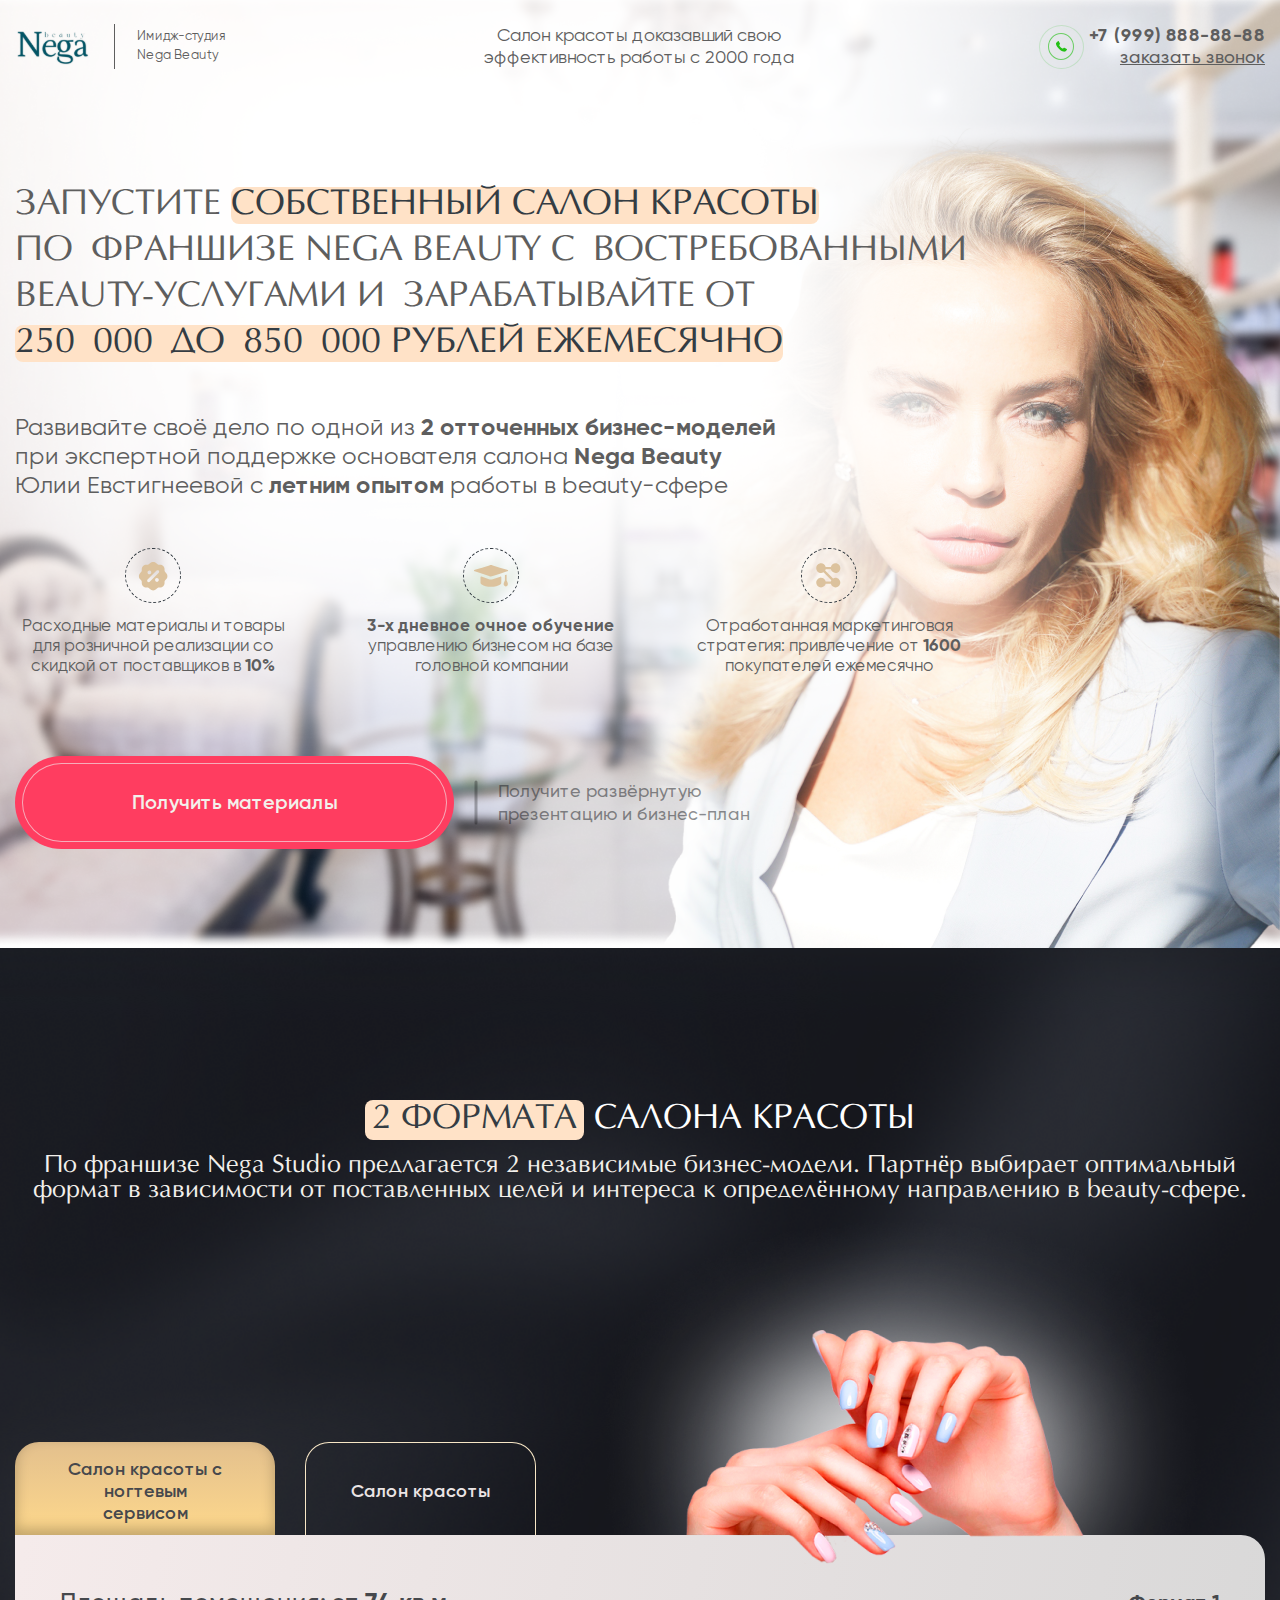
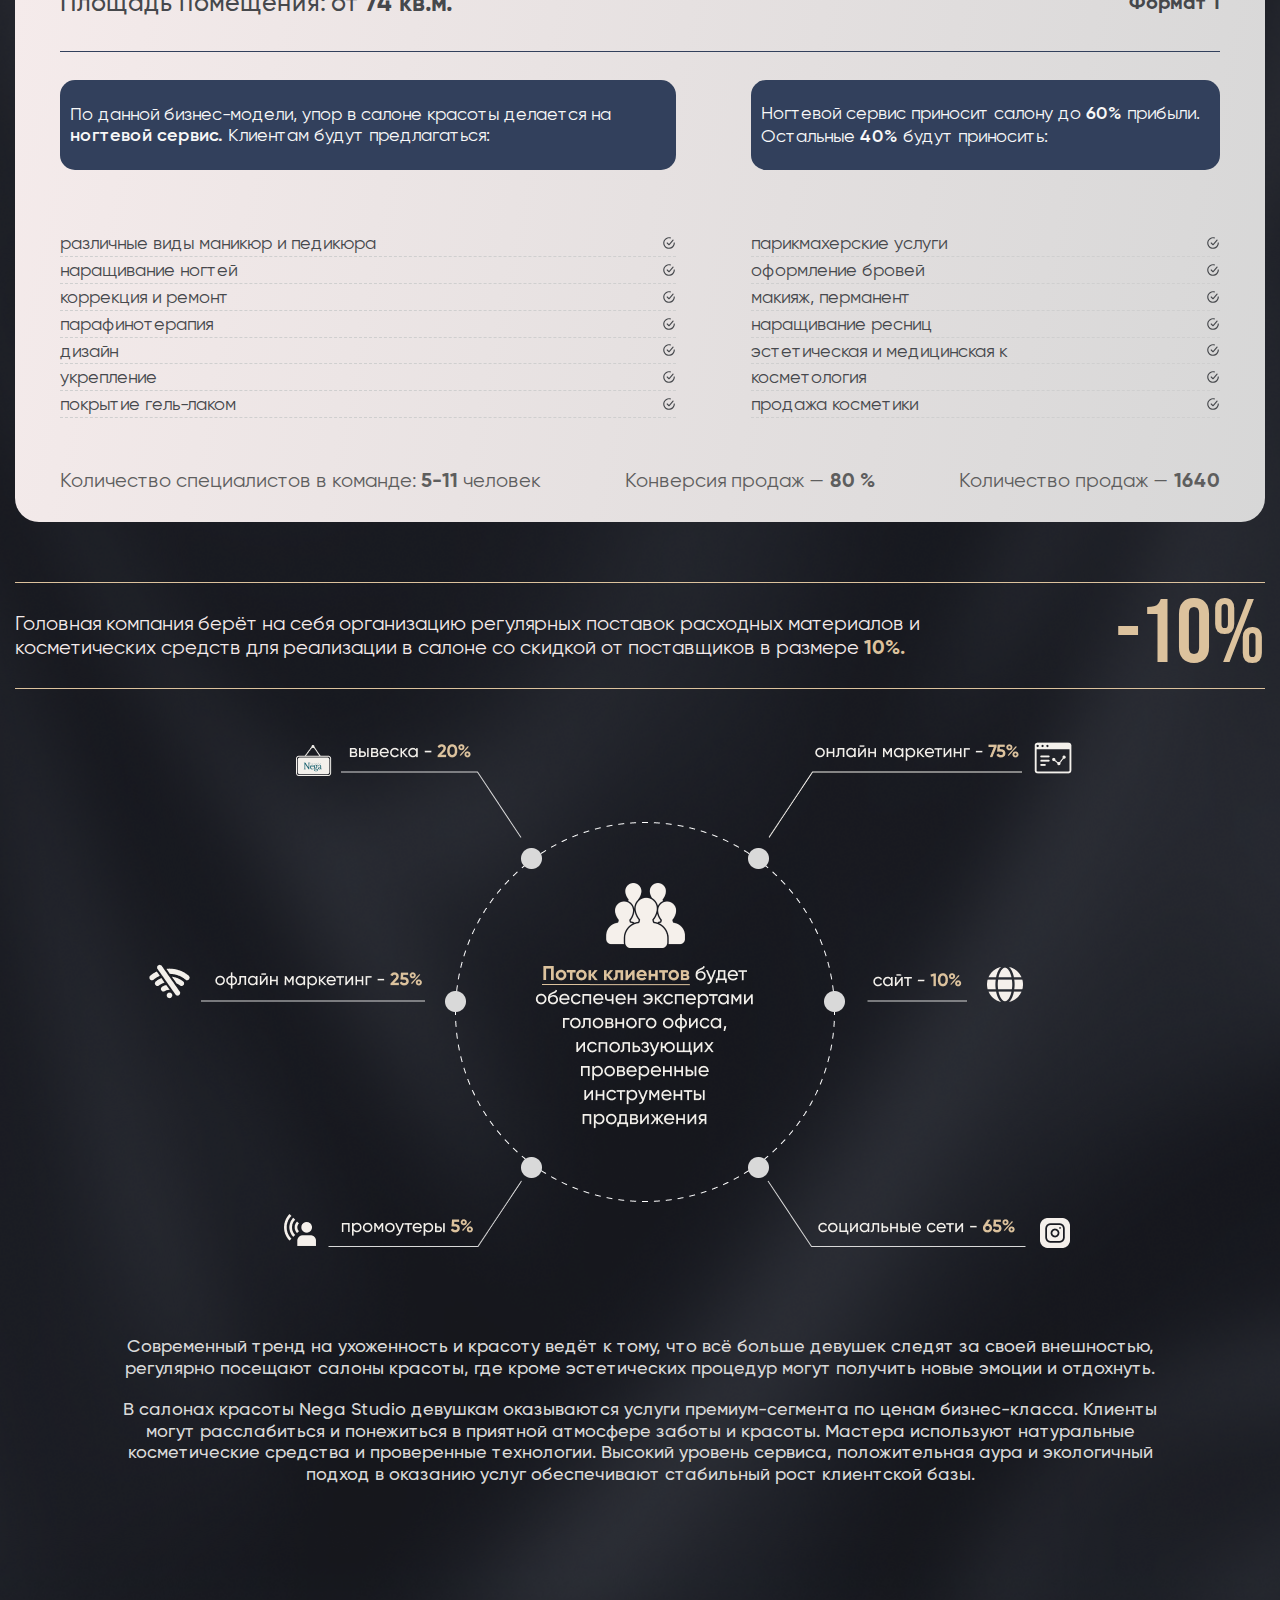
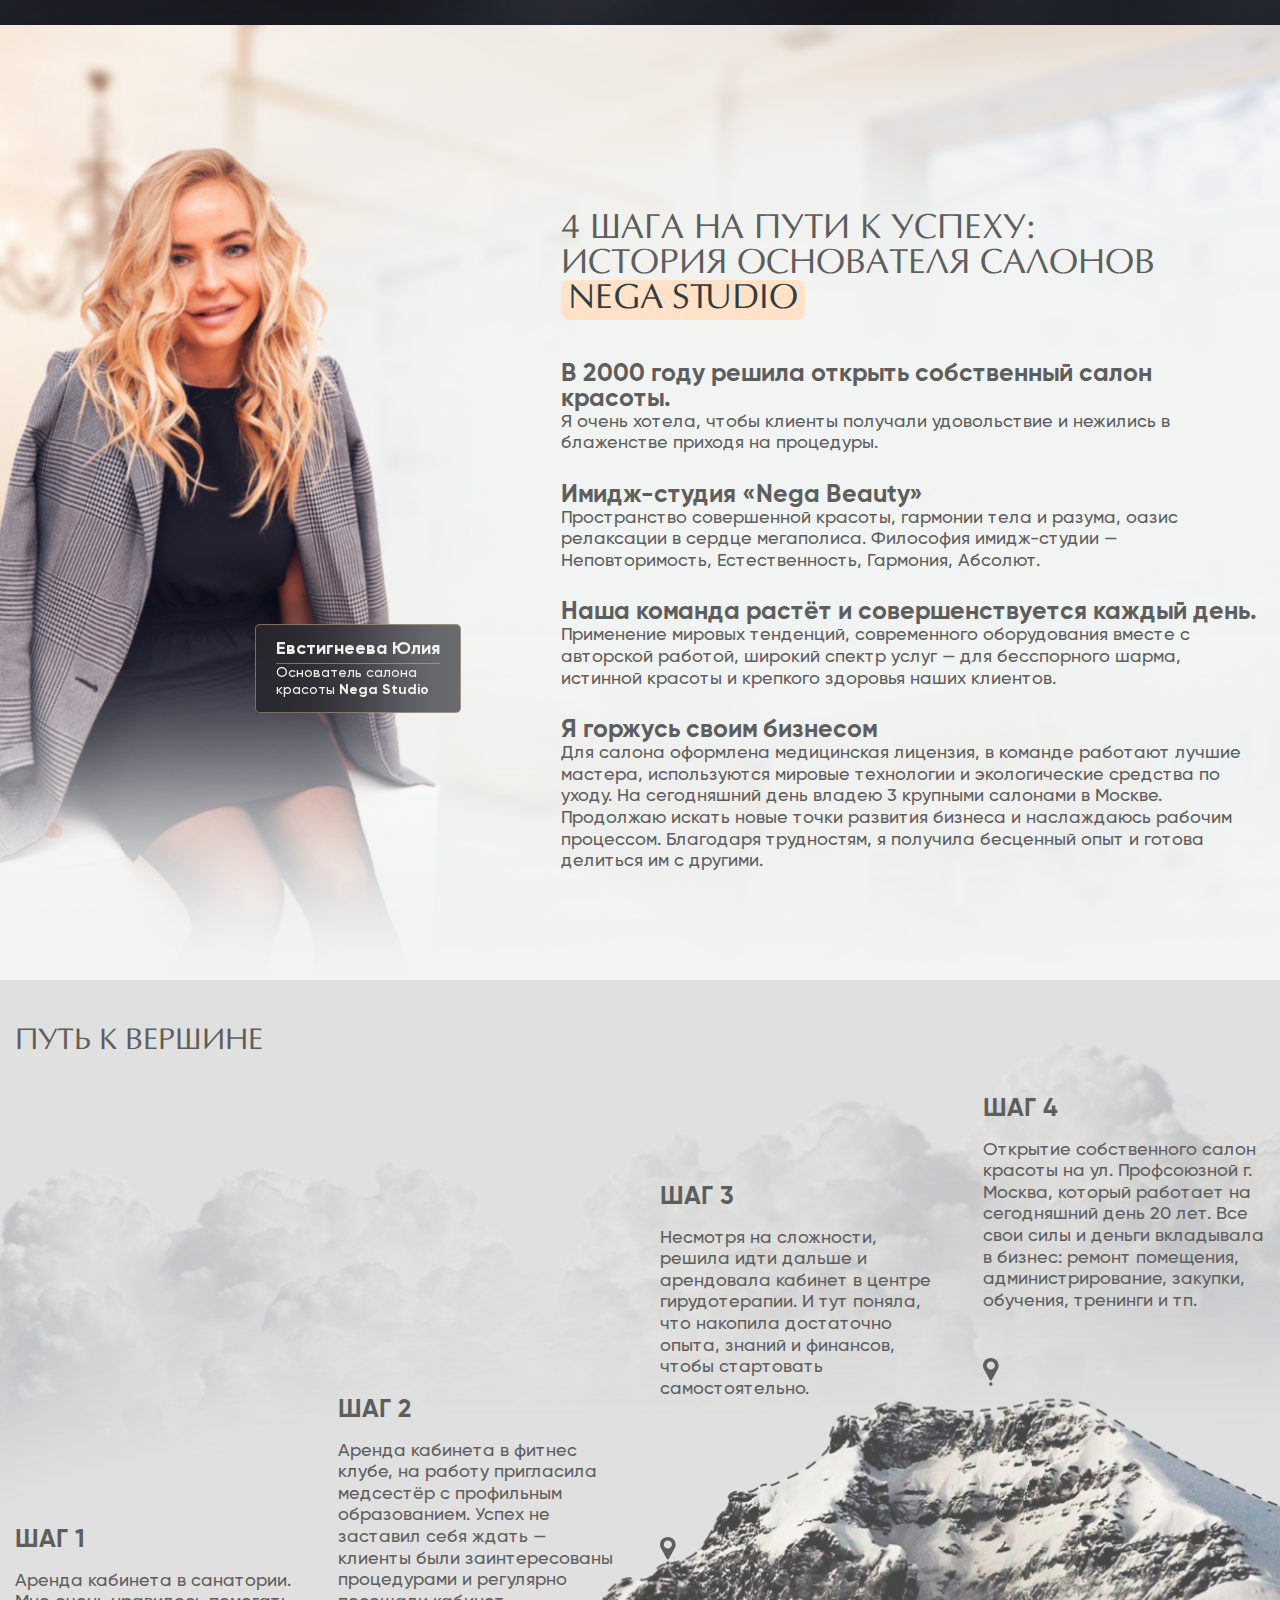
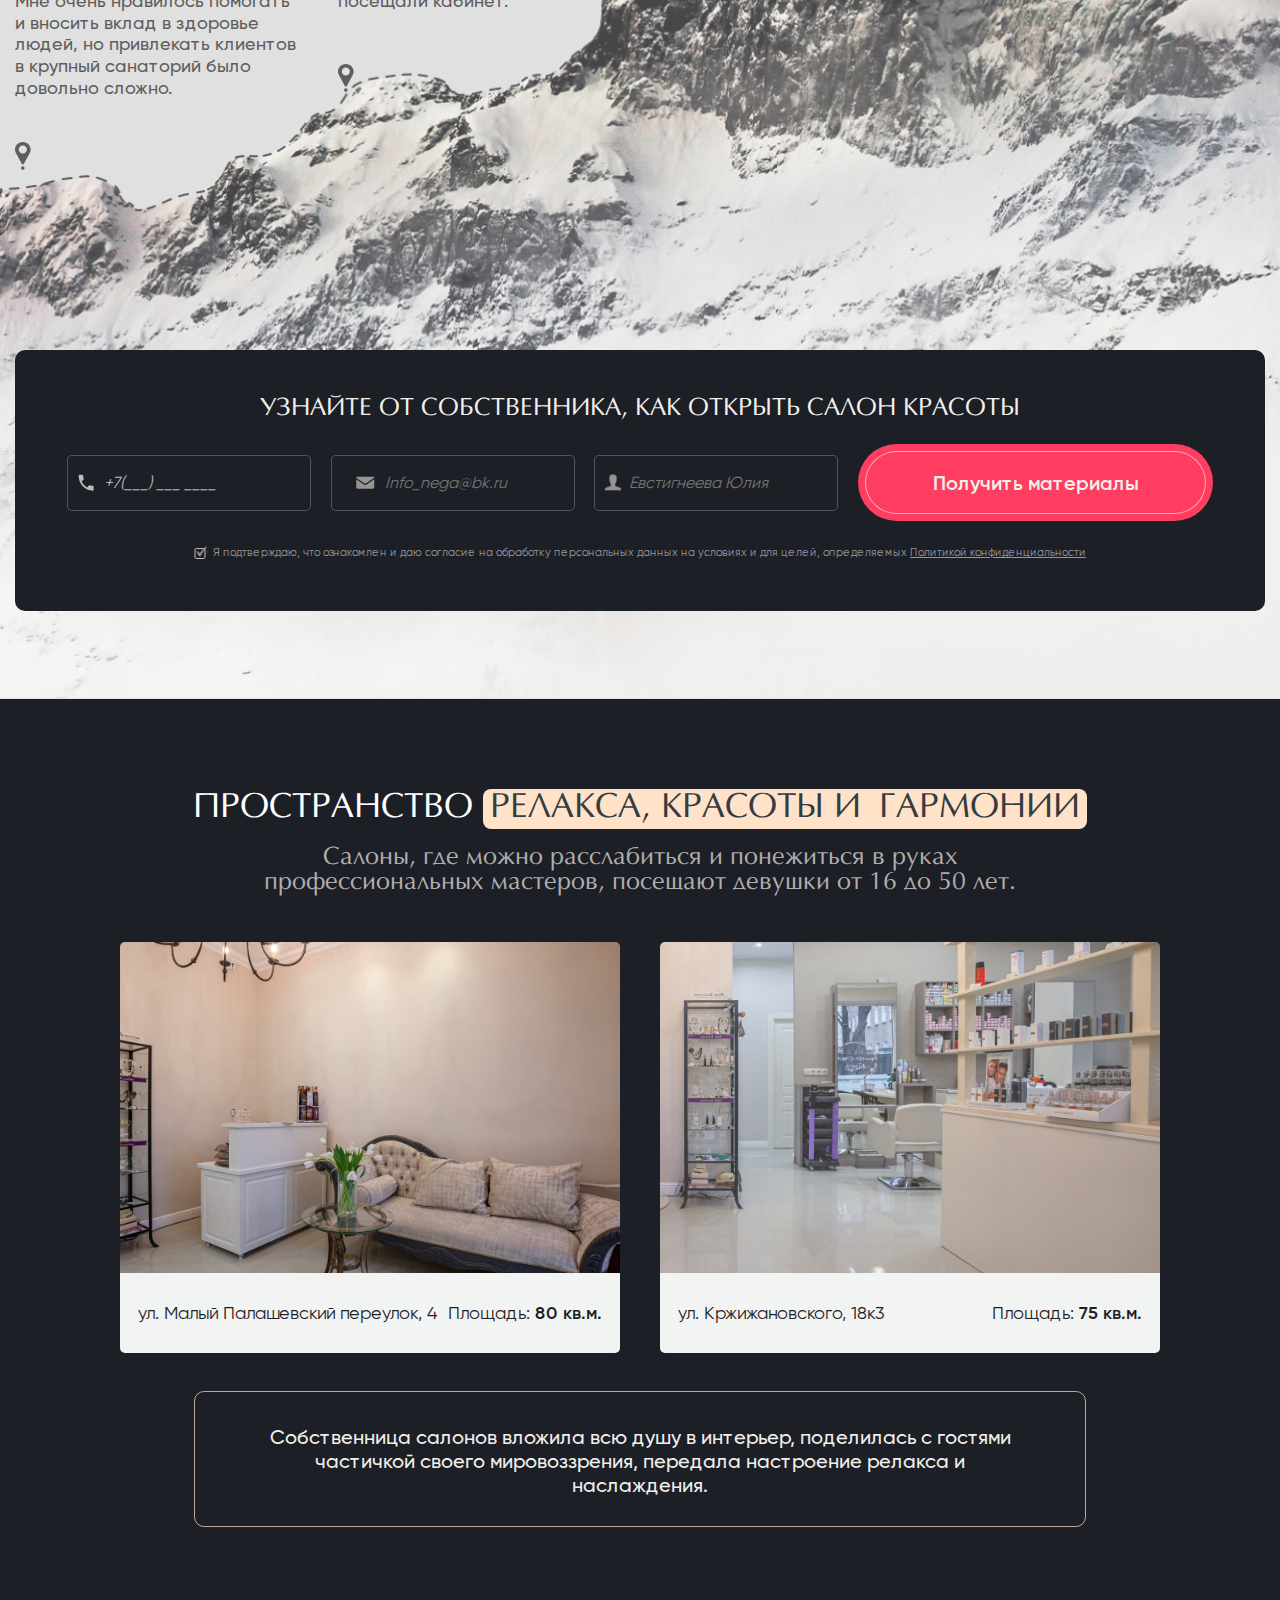
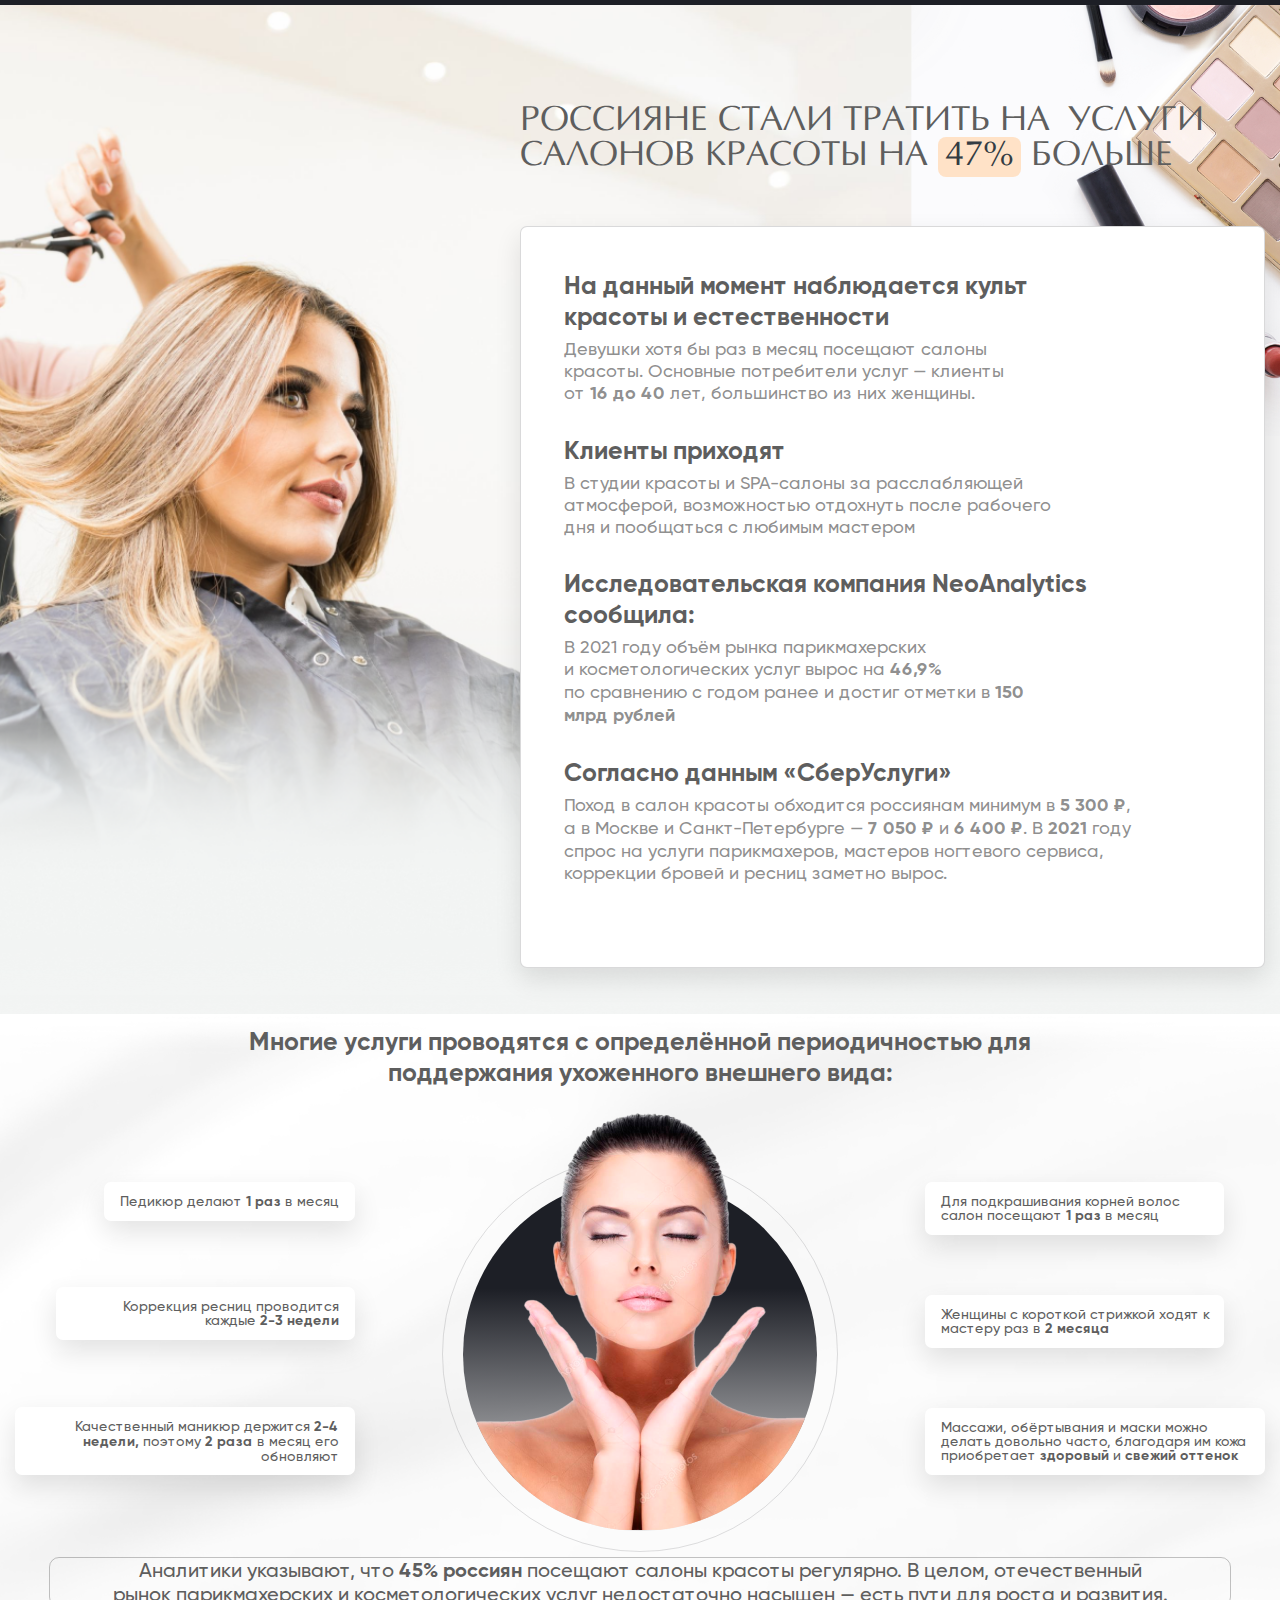
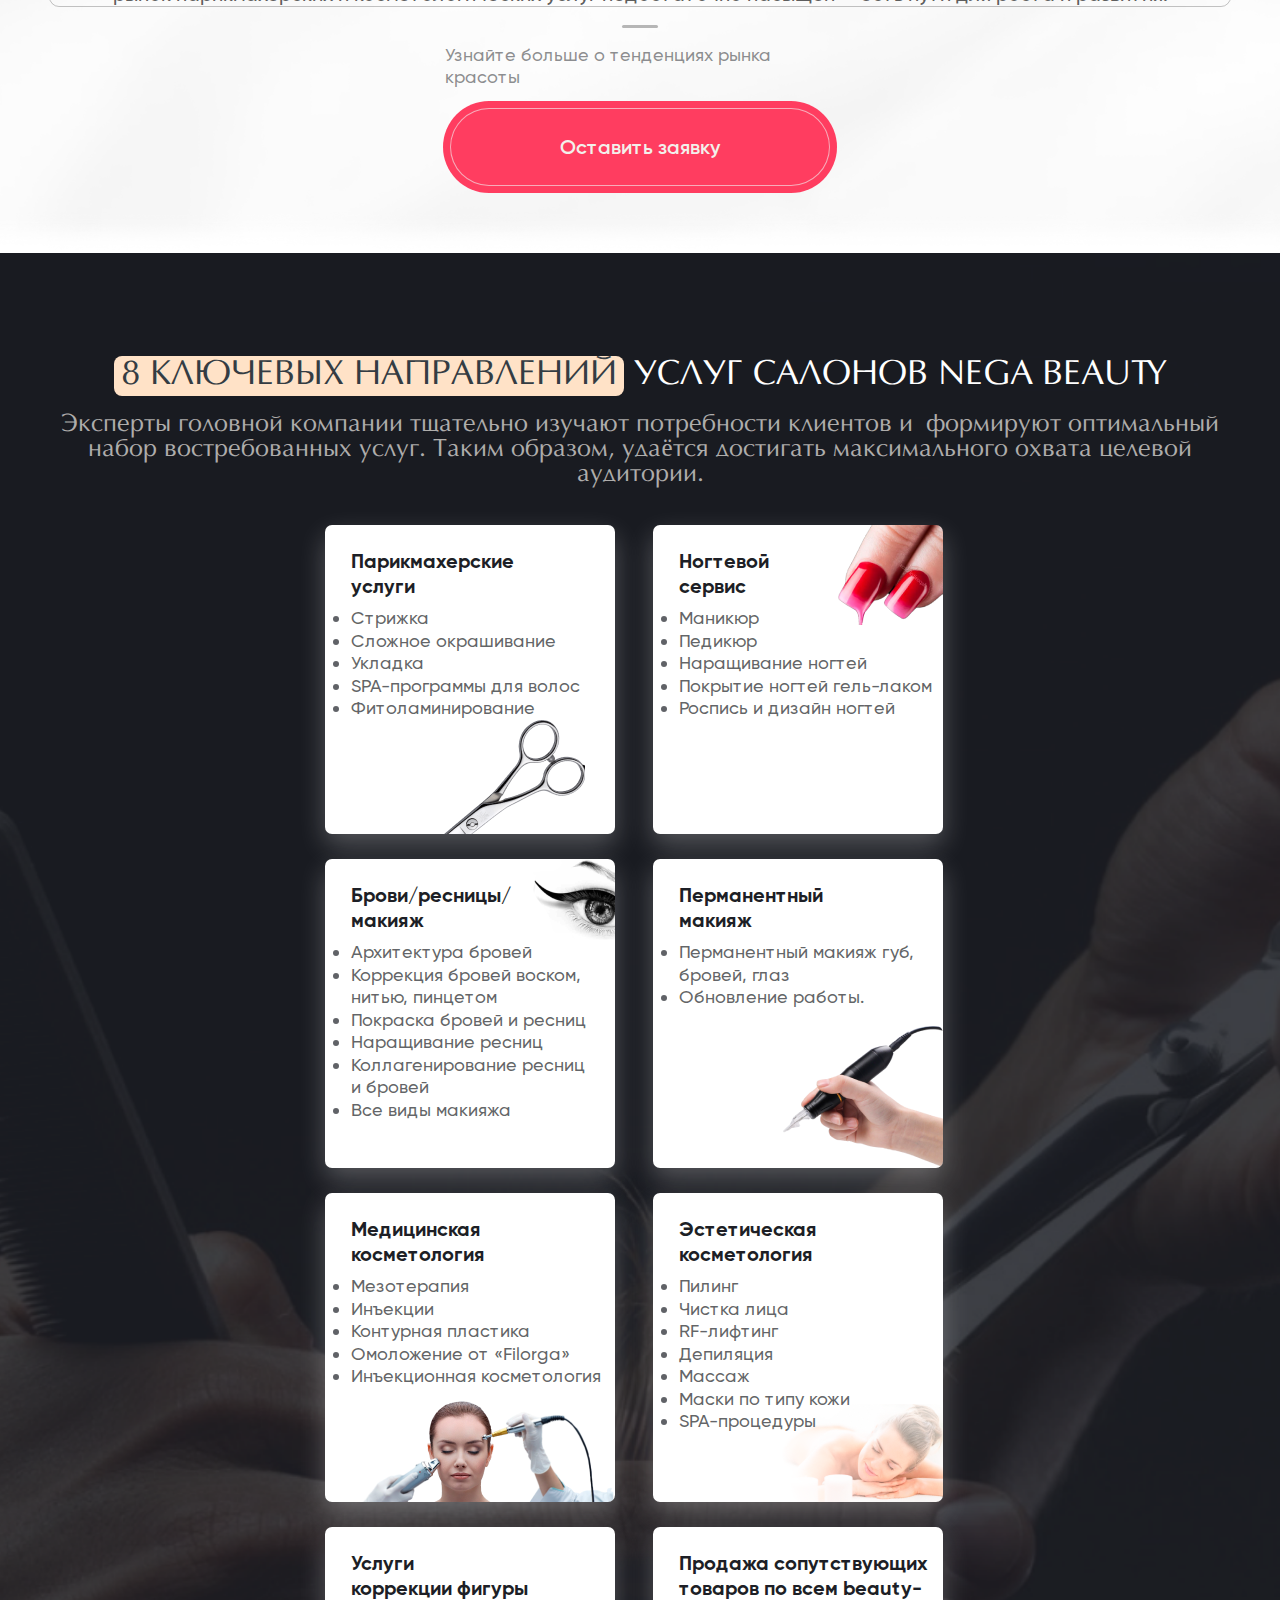
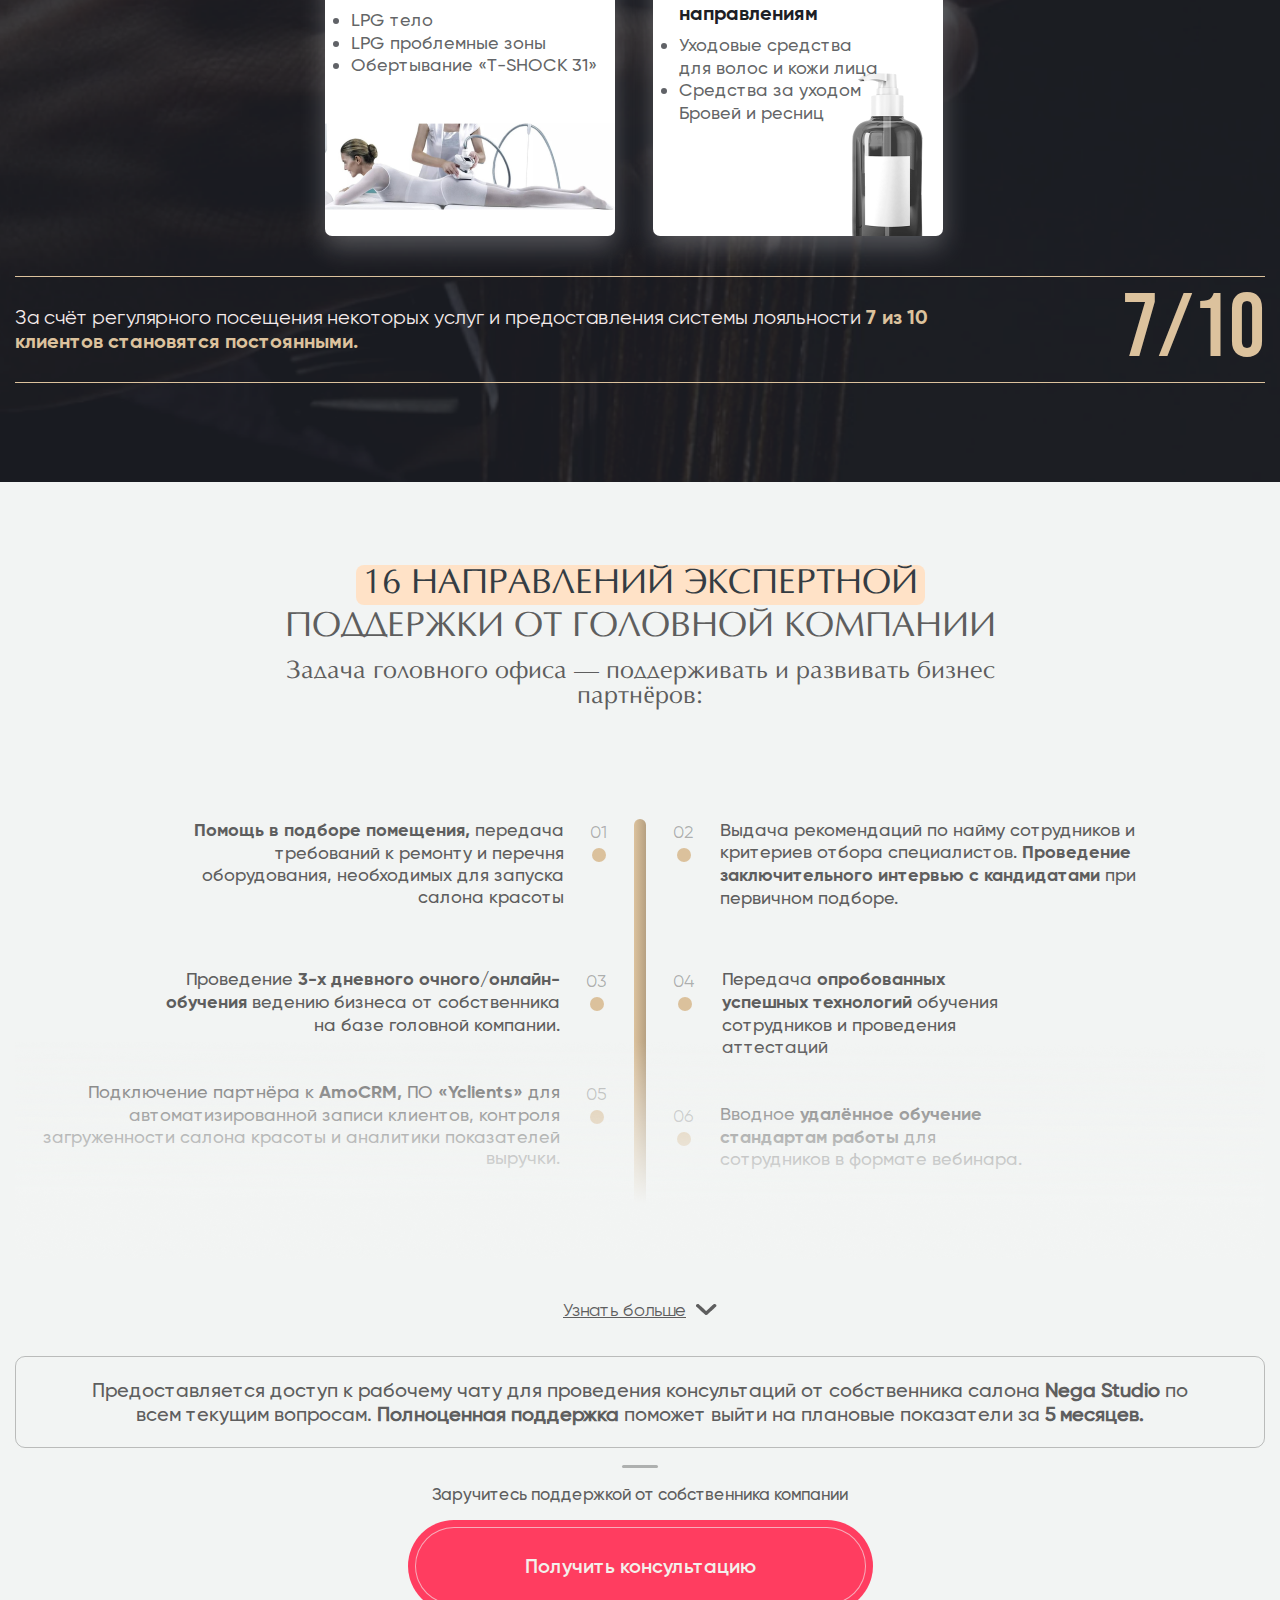
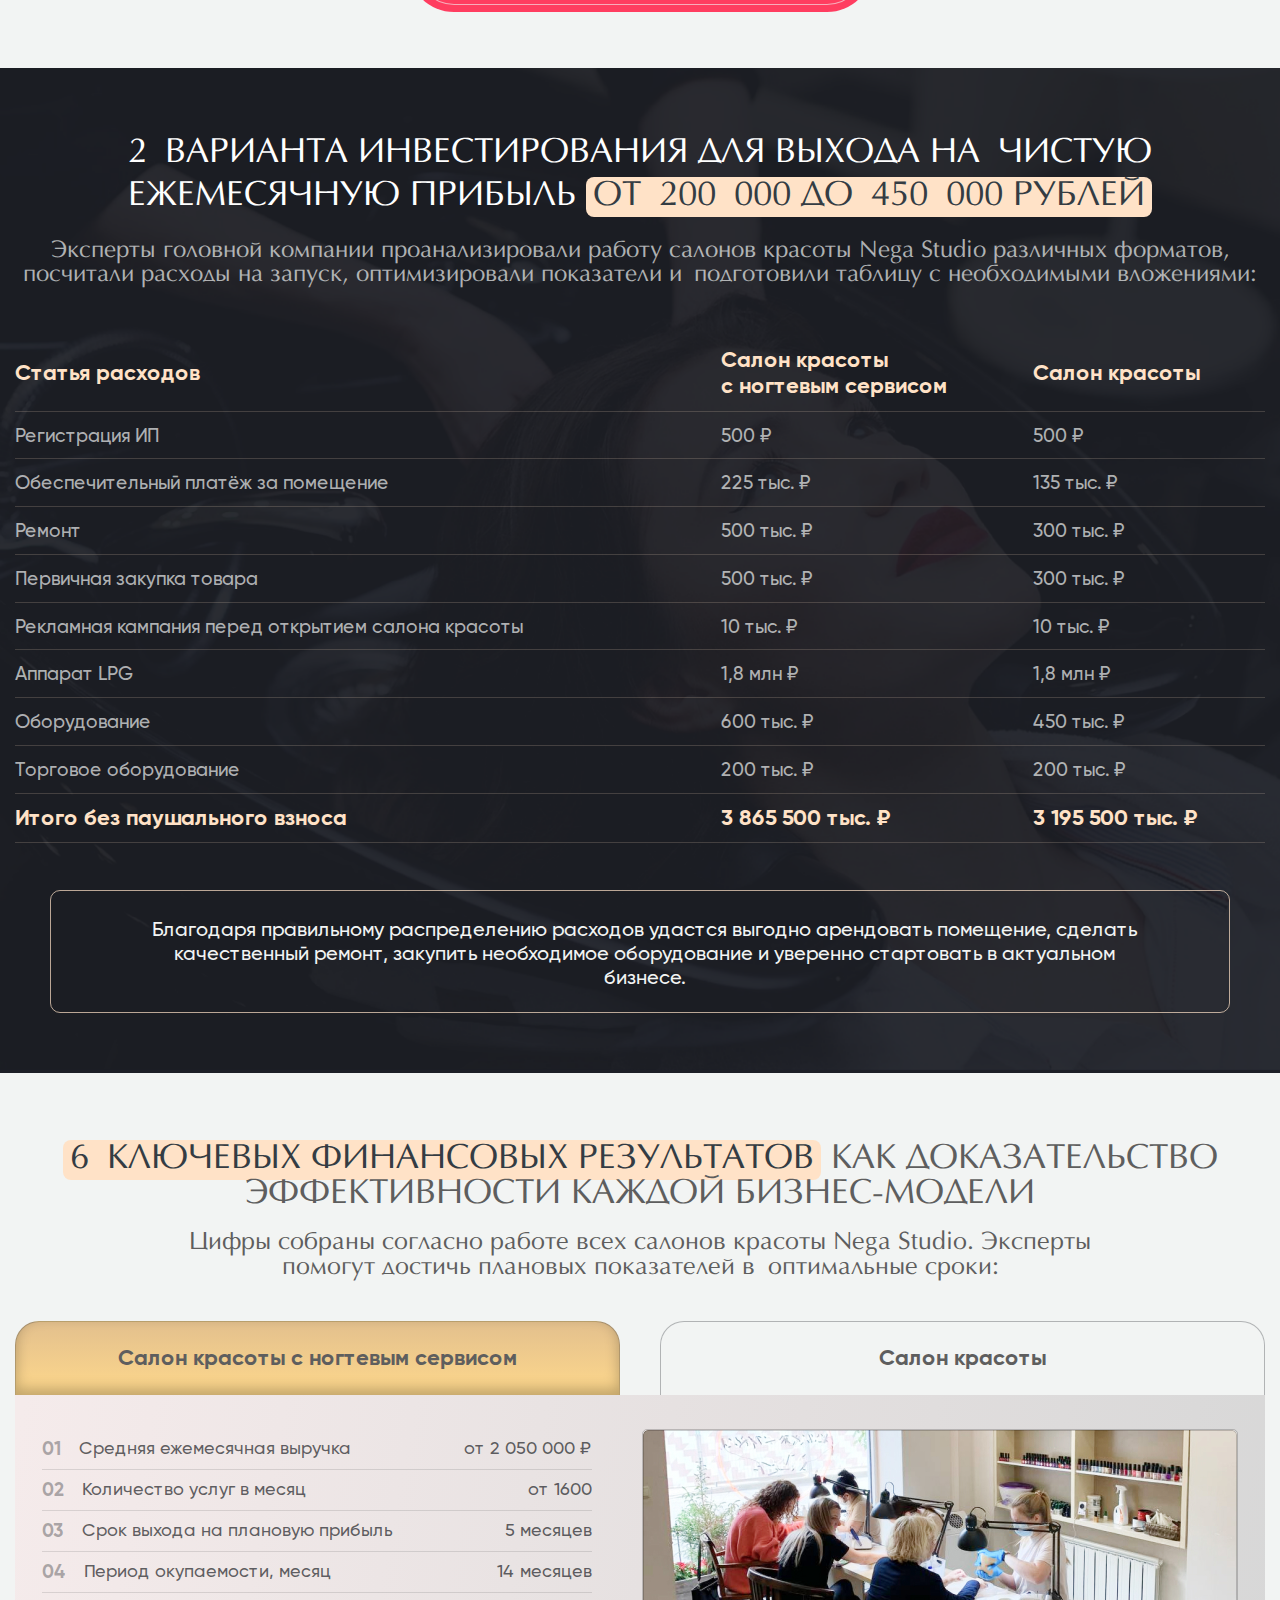
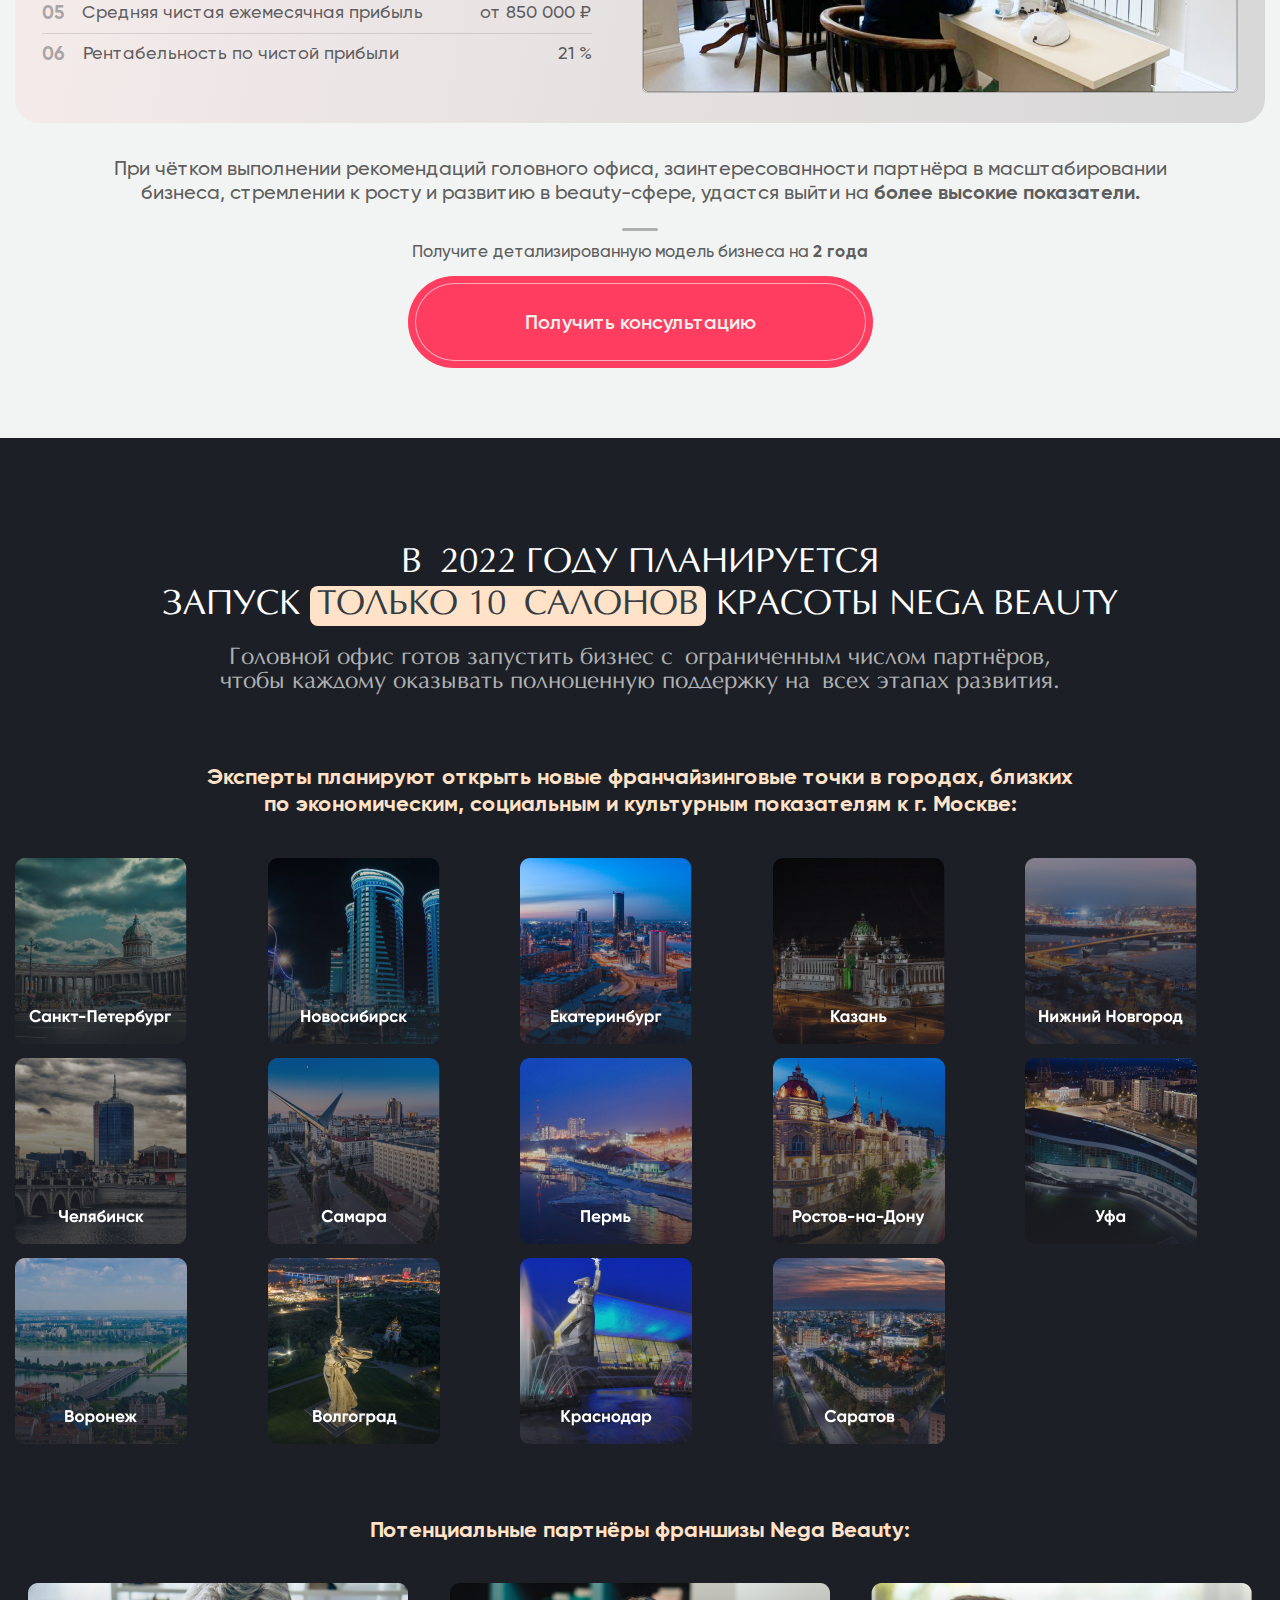
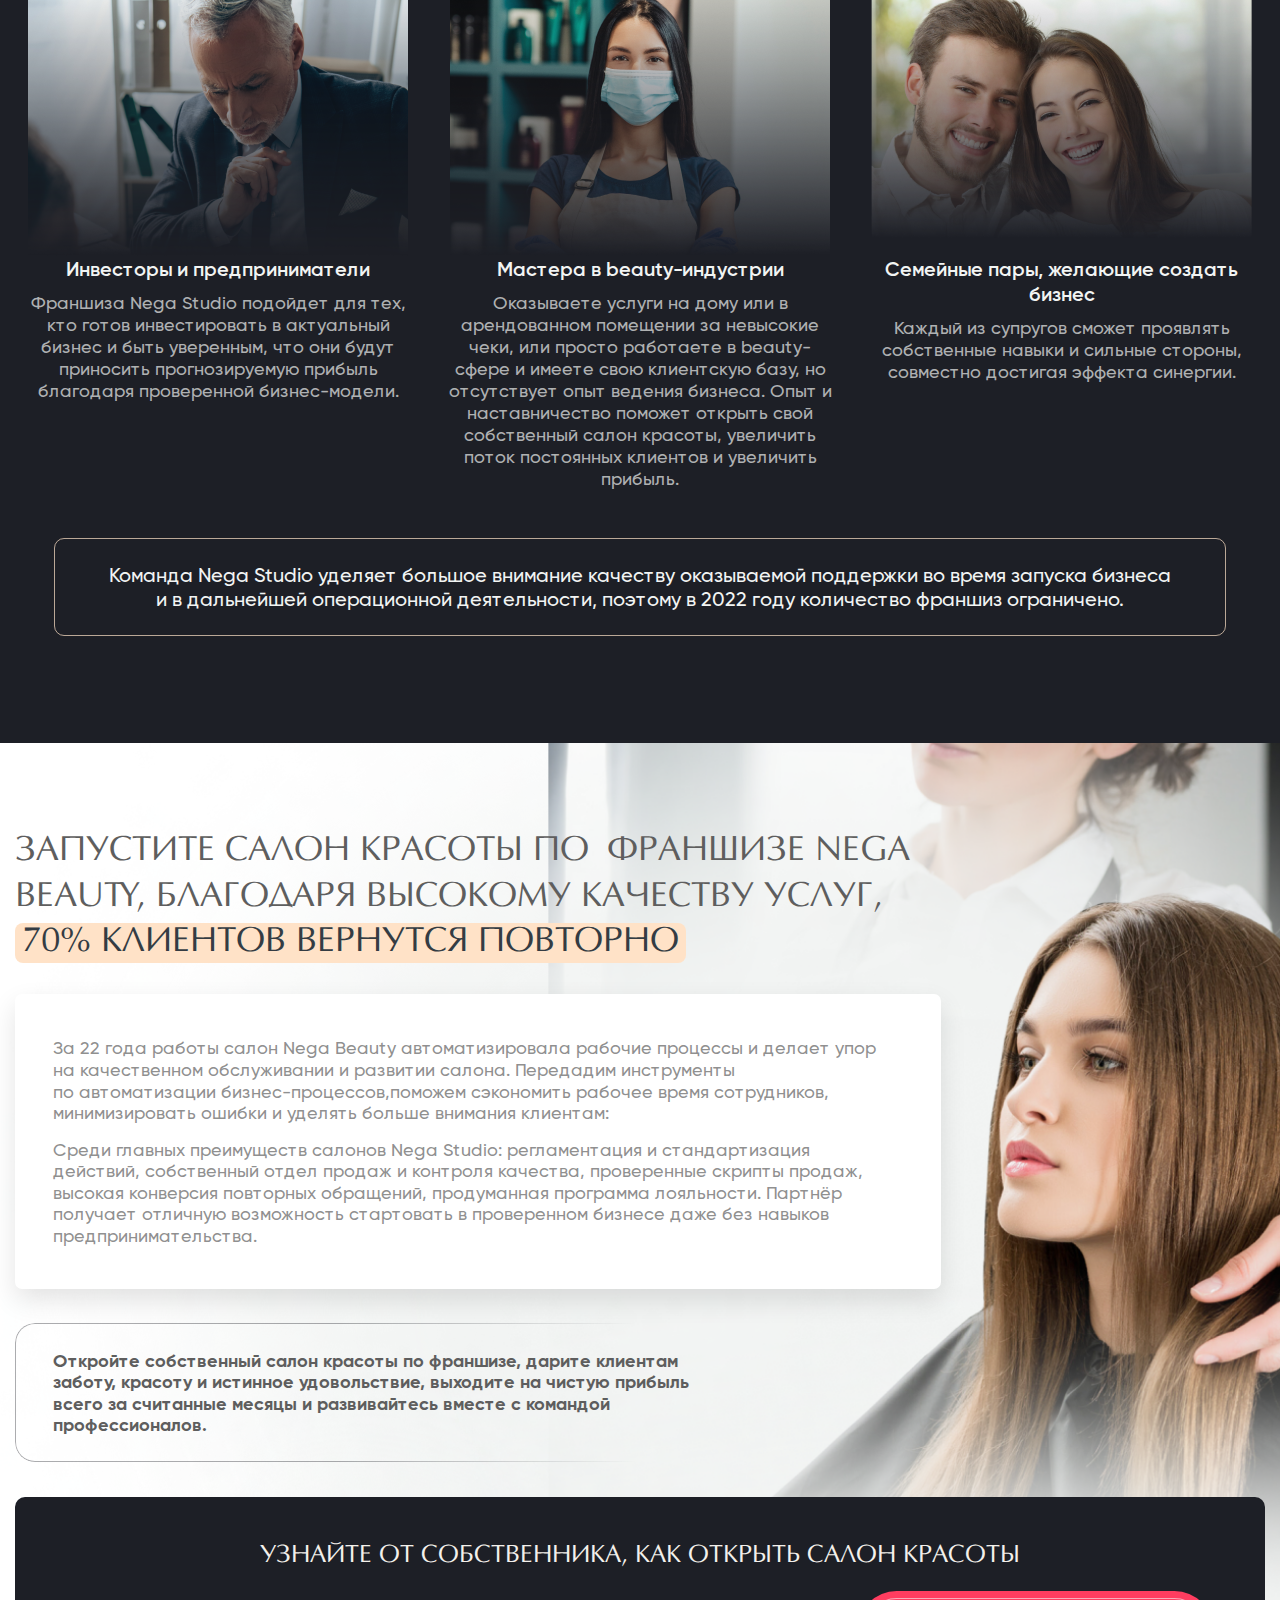
==== commit 98d152c8: "done" ====
--- a/index.html
+++ b/index.html
@@ -146,7 +146,7 @@
               </div>
               <div class="main__button">
                 <div class="btn__cover">
-                  <button class="btn">Получить материалы</button>
+                  <button class="btn top-btn">Получить материалы</button>
                 </div>
                 <div class="button__line"></div>
                 <div class="button__descr">
@@ -732,7 +732,7 @@
                   <div class="form__field">
                     <input
                       type="tel"
-                      class="form__input form__input-phone"
+                      class="form__input form__input-phone content__input"
                       name="phone"
                       placeholder="+7 (___) ___ ____"
                       autocomplete="off"
@@ -754,13 +754,13 @@
                     <input
                       type="text"
                       name="section-name-text"
-                      value="Проверьте, свободен ли ваш город для открытия по франшизе"
+                      value=" Узнайте от собственника, как открыть салон красоты"
                       hidden
                     />
                     <input
                       type="text"
                       name="section-btn-text"
-                      value="Проверить"
+                      value="Получить материалы"
                       hidden
                     />
                     <input
@@ -770,10 +770,10 @@
                       hidden
                     />
                     <div class="btn__cover">
-                      <button class="btn btn__way">Получить материалы</button>
-                    </div>
-                  </div>
-                  <div class="form__policy">
+                      <button class="btn btn__way" type="submit">Получить материалы</button>
+                    </div>
+                  </div>
+                  <div class="form__policy content__policy">
                     <div class="policy__tick">
                       <img src="./img/form/tick.svg" alt="tick" />
                     </div>
@@ -786,7 +786,7 @@
                 </form>
               </div>
               <div class="btn__cover adaptive__btn">
-                <button class="btn btn__way">Получить материалы</button>
+                <button class="btn btn__way top-btn">Получить материалы</button>
               </div>
             </div>
           </div>
@@ -964,7 +964,7 @@
                   Узнайте больше о тенденциях рынка красоты
                 </p>
                 <div class="btn__cover">
-                  <button class="btn">Оставить заявку</button>
+                  <button class="btn top-btn">Оставить заявку</button>
                 </div>
               </div>
             </div>
@@ -1498,7 +1498,7 @@
                   Заручитесь поддержкой от собственника компании
                 </div>
                 <div class="btn__cover">
-                  <button class="btn support__main-btn">
+                  <button class="btn support__main-btn top-btn">
                     Получить консультацию
                   </button>
                 </div>
@@ -1555,7 +1555,7 @@
                   <tr>
                     <td>Аппарат LPG</td>
                     <td>1,8 млн ₽</td>
-                    <td>1,8 млн ₽₽</td>
+                    <td>1,8 млн ₽</td>
                   </tr>
                   <tr>
                     <td>Оборудование</td>
@@ -1753,7 +1753,7 @@
                   <span>2 года</span>
                 </p>
                 <div class="btn__cover">
-                  <button class="btn results__botton">
+                  <button class="btn results__botton top-btn">
                     Получить консультацию
                   </button>
                 </div>
@@ -1952,7 +1952,7 @@
                   <div class="form__field">
                     <input
                       type="tel"
-                      class="form__input form__input-phone"
+                      class="form__input form__input-phone content__input"
                       name="phone"
                       placeholder="+7 (___) ___ ____"
                       autocomplete="off"
@@ -1974,13 +1974,13 @@
                     <input
                       type="text"
                       name="section-name-text"
-                      value="Проверьте, свободен ли ваш город для открытия по франшизе"
+                      value="Узнайте от собственника, как открыть салон красоты"
                       hidden
                     />
                     <input
                       type="text"
                       name="section-btn-text"
-                      value="Проверить"
+                      value="Получить материалы"
                       hidden
                     />
                     <input
@@ -1990,10 +1990,10 @@
                       hidden
                     />
                     <div class="btn__cover">
-                      <button class="btn btn__way">Получить материалы</button>
-                    </div>
-                  </div>
-                  <div class="form__policy">
+                      <button class="btn btn__way" type="submit">Получить материалы</button>
+                    </div>
+                  </div> 
+                  <div class="form__policy content__policy">
                     <div class="policy__tick">
                       <img src="./img/form/tick.svg" alt="tick" />
                     </div>
@@ -2006,7 +2006,7 @@
                 </form>
               </div>
               <div class="btn__cover adaptive__btn">
-                <button class="btn btn__way">Получить материалы</button>
+                <button class="btn btn__way top-btn">Получить материалы</button>
               </div>
             </div>
           </div>
@@ -2016,7 +2016,7 @@
         <div class="container">
           <div class="footer__body">
             <div class="footer__top">
-              <p>Nega Studio ®,2000-2022 г.</p>
+              <p>Nega Studio ®,2000-<span class="date-now">2022 г.</span></p>
               <p>ООО «РИЧИ»,ИНН 123456789</p>
               <p>Россия, г. Москва</p>
             </div>
@@ -2102,8 +2102,26 @@
                       placeholder="Евстигнеева Юлия"
                       autocomplete="off"
                     />
+                    <input
+                      type="text"
+                      name="section-name-text"
+                      value="Узнайте больше подробностей по франшизе Nega Studio"
+                      hidden
+                    />
+                    <input
+                      type="text"
+                      name="section-btn-text"
+                      value="Скачать презентацию"
+                      hidden
+                    />
+                    <input
+                      type="text"
+                      name="section-name"
+                      value="закрытая"
+                      hidden
+                    />
                     <div class="btn__cover modal__cover">
-                      <button class="btn btn__way modal__btn">
+                      <button class="btn btn__way modal__btn" type="submit">
                         Скачать презентацию
                       </button>
                     </div>
@@ -2115,10 +2133,7 @@
                     <p>
                       Я подтверждаю, что ознакомлен и даю согласие на обработку
                       персональных данных на условиях и для целей, определяемых
-                      <span class="politicy"
-                        >Политикой
-                        конфиденциальности</span
-                      >
+                      <span class="politicy">Политикой конфиденциальности</span>
                     </p>
                   </div>
                 </form>
@@ -2128,7 +2143,7 @@
         </div>
       </div>
     </div>
-    <div class="popup popup-presentation popup-phone ">
+    <div class="popup popup-presentation popup-phone">
       <div class="popup__wrapper popup-presentation__wrapper">
         <div class="popup__inner popup-presentation__inner">
           <div
@@ -2138,11 +2153,15 @@
             <button class="btn-close popup__btn-close popup-close"></button>
             <div class="container">
               <div class="popup-presentation__item second__modal">
-                <h2 class="popup-presentation__title">
-                  Запишитесь 
-                </h2>
-                <div class="popup-presentation__description second__descr">на онлайн-консультацию, чтобы узнать подробнее о франшизе <span>«Nega Studio»</span></div>
-                <form action="" class="form popup-presentation__form popup__second">
+                <h2 class="popup-presentation__title">Запишитесь</h2>
+                <div class="popup-presentation__description second__descr">
+                  на онлайн-консультацию, чтобы узнать подробнее о франшизе
+                  <span>«Nega Studio»</span>
+                </div>
+                <form
+                  action=""
+                  class="form popup-presentation__form popup__second"
+                >
                   <div class="form__field popup-presentation__form-field">
                     <input
                       type="text"
@@ -2156,7 +2175,7 @@
                       name="email"
                       placeholder="negaomm@gmail.com"
                     />
-                    
+
                     <input
                       type="text"
                       class="form__input form__input-name second__modal-input"
@@ -2166,14 +2185,14 @@
                     <input
                       type="text"
                       name="section-name-text"
-                      value="Получите презентацию
-                    о бизнес-модели MaxDar Sound Security"
+                      value="Запишитесь на онлайн-консультацию, чтобы узнать подробнее о франшизе
+                      «Nega Studio»"
                       hidden=""
                     />
                     <input
                       type="text"
                       name="section-btn-text"
-                      value="Получить презентацию"
+                      value="Получить консультацию от собственникаю"
                       hidden=""
                     />
                     <input
@@ -2183,15 +2202,17 @@
                       hidden=""
                     />
                     <div class="btn__cover modal__cover second__modal-cover">
-                      <button class="btn btn__way second-modal__btn">
+                      <button class="btn btn__way second-modal__btn" type="submit">
                         Получить консультацию от собственника
                       </button>
-                      <button class="btn btn__way second-modal__response">
+                      <button class="btn btn__way second-modal__response" type="submit">
                         Получить консультацию
                       </button>
                     </div>
                   </div>
-                  <div class="form__policy from__policy-modal second__modal-policy">
+                  <div
+                    class="form__policy from__policy-modal second__modal-policy"
+                  >
                     <img src="./img/form/tick.svg" alt="tick" />
                     <p>
                       Я подтверждаю, что ознакомлен и даю согласие на обработку
@@ -2206,7 +2227,7 @@
         </div>
       </div>
     </div>
-    <div class="popup popup-presentation popup-exit is-active">
+    <div class="popup popup-presentation popup-exit">
       <div class="popup__wrapper popup-presentation__wrapper">
         <div class="popup__inner popup-presentation__inner">
           <div
@@ -2214,13 +2235,12 @@
             id="third__modal"
           >
             <button class="btn-close popup__btn-close popup-close"></button>
-            <div class="popup-presentation__item">
-              <div class="popup-presentation__item-text">
+            <div class="popup-presentation__item third__modal">
+              <div class="popup-presentation-box">
                 <h2 class="popup-presentation__title">Уже уходите?</h2>
-                <p class="popup-presentation-descrip">
-                  Не упускайте шанс присоединиться <br />
-                  к франшизе шумоизоляционной компании. Получите бесплатную
-                  презентацию на почту.
+                <p class="popup-presentation__description third__modal-descr">
+                  Не&nbsp;упускайте шанс присоединиться
+                  к&nbsp;франшизе салона красоты. Получите бесплатную презентацию на&nbsp;почту
                 </p>
               </div>
               <form action="" class="form popup-presentation__form">
@@ -2229,20 +2249,21 @@
                     type="text"
                     class="form__input form__input-phone"
                     name="phone"
-                    placeholder="+7 (___) ___ ____"
+                    placeholder="+7 (999) 888-88-88"
                   />
-                  <input
-                    type="text"
-                    class="form__input form__input-name"
-                    name="name"
-                    placeholder="Елена Плескова"
-                  />
+                 
                   <input
                     type="email"
                     class="form__input form__input-email"
                     name="email"
-                    placeholder="bestpartner@yagoda.me"
+                    placeholder="negaomm@gmail.com"
                   />
+                  <input
+                  type="text"
+                  class="form__input form__input-name"
+                  name="name"
+                  placeholder="Евстигнеева Юлия"
+                />
                   <input
                     type="text"
                     name="section-name-text"
@@ -2252,7 +2273,7 @@
                   <input
                     type="text"
                     name="section-btn-text"
-                    value="Получить презентацию"
+                    value="Скачать презентацию"
                     hidden=""
                   />
                   <input
@@ -2261,24 +2282,9 @@
                     value="закрытая"
                     hidden=""
                   />
-                  <div class="button__container-modal">
-                    <button class="main__button main__button-modal">
-                      <div class="arrow-left">
-                        <span></span>
-                        <span></span>
-                        <span></span>
-                      </div>
-                      <div
-                        class="btn button form__btn top-form__btn"
-                        type="submit"
-                      >
-                        Получить презентацию
-                      </div>
-                      <div class="arrow-right">
-                        <span></span>
-                        <span></span>
-                        <span></span>
-                      </div>
+                  <div class="btn__cover modal__cover">
+                    <button class="btn btn__way modal__btn" type="submit">
+                      Скачать презентацию
                     </button>
                   </div>
                 </div>
@@ -2584,10 +2590,14 @@
       </div>
     </div>
     <script src="./js/jquery.min.js"></script>
+    <script src="./js/formprocessor.js"></script>
+    <script src="./js/imask.min.js"></script>
+    <script src="./js/main.js"></script>
     <script src="./js/slick.min.js"></script>
     <script src="./js/swipper.js"></script>
     <script src="./js/slider.js"></script>
     <script src="./js/tab.js"></script>
     <script src="./js/accordion.js"></script>
+    <script src="./js/date.js"></script>
   </body>
 </html>
--- a/css/style.css
+++ b/css/style.css
@@ -30,7 +30,14 @@
   -webkit-font-smoothing: antialiased;
   -moz-osx-font-smoothing: grayscale;
 }
-
+.lock{
+  overflow: hidden;
+}
+body.popup{
+  height: 100vh;
+  overflow-y: hidden;
+  padding-right: 15px
+}
 .wrapper {
   width: 100%;
   min-height: 100%;
@@ -1183,6 +1190,25 @@
   background: url("../img/form/name.svg") 7px 15px no-repeat;
   padding-left: 34px;
 }
+.form__input:focus{
+  color: #000000;
+}
+.form__input.validate {
+  border-bottom: 1px solid red;
+  color: red;
+}
+.form__input.validate::-webkit-input-placeholder {
+  color: red;
+}
+.form__input.validate::-moz-placeholder {
+  color: red;
+}
+.form__input.validate:-moz-placeholder {
+  color: red;
+}
+.form__input.validate:-ms-input-placeholder {
+  color: red;
+}
 .btn__way {
   padding: 19px 67px 17px;
 }
@@ -1193,20 +1219,29 @@
   max-width: 1075px;
   margin: 0 auto;
 }
-.policy__tick {
+.form__policy img{
   margin-right: 5px;
 }
+
 .form__policy p {
   max-width: 267px;
   font-family: "gilroy-regular";
   font-size: 11px;
   line-height: 13px;
-
   color: rgba(82, 76, 73, 0.56);
+
+}
+.content__policy p{
+  max-width: 1075px;
+  color: rgba(255, 255, 255, 0.54);
+}
+.content__policy p span{
+  color: rgba(255, 255, 255, 0.54);
 }
 .politicy {
   color: #000;
   text-decoration: underline;
+  cursor: pointer;
 }
 .politicy:hover {
   text-decoration: none;
@@ -1552,6 +1587,9 @@
   }
 }
 @media (max-width: 600px) {
+  .statistic__body {
+    padding: 40px 0;
+  }
   .statistic__item-title {
     font-size: 16px;
     text-align: center;
@@ -2553,6 +2591,7 @@
 
   table th {
     font-size: 16px;
+    min-width: 115px;
   }
   table td {
     font-size: 15px;
--- a/css/modals.css
+++ b/css/modals.css
@@ -94,7 +94,7 @@
 }
 
 #third__modal {
-  background: url("../img/modal/01.png") 0 100% no-repeat, #f5f5f5;
+  background: url("../img/modal/03.png") 0 100% no-repeat, #f5f5f5;
   border-radius: 5px;
 }
 #second__modal {
@@ -138,7 +138,7 @@
 }
 
 .popup-presentation__description {
-  font-family: "Gilroy";
+  font-family: "gilroy-regular";
   font-weight: 400;
   font-size: 17px;
   line-height: 20px;
@@ -229,7 +229,7 @@
     justify-content: space-between;
   }
   .popup__inner {
-    padding: 20px;
+    padding: 40px 15px 20px;
   }
   .popup-presentation__title {
     font-size: 17px;
@@ -356,7 +356,7 @@
   padding-bottom: 5px;
 }
 .from__policy-modal {
-  padding: 0px 25px;
+  padding: 0px;
   align-items: flex-start;
 }
 @media (max-width: 976px) {
@@ -408,19 +408,16 @@
     text-align: center;
     padding-bottom: 10px;
   }
-  #third__modal {
-    background: #fff;
-  }
 }
 @media (max-width: 800px) {
   #first__modal {
-    background: #fff;
+    background: #f5f5f5;
   }
   #second__modal {
-    background: #fff;
+    background: #f5f5f5;
   }
   .popup-presentation__form {
-    max-width: 280px;
+    max-width: 310px;
     margin: 0 auto;
     display: flex;
     flex-direction: column;
@@ -475,9 +472,20 @@
     color: rgba(82, 76, 73, 0.56);
   }
 }
-
-.popup__second{
-	max-width: 430px;
+.form__input-phone {
+  color: rgba(82, 76, 73, 0.6);
+  font-weight: 400;
+  font-size: 16px;
+  line-height: 20px;
+}
+.content__input{
+  color: rgba(255, 255, 255, 0.7);
+}
+.content__input:focus{
+  color: rgba(255, 255, 255, 0.7);
+}
+.popup__second {
+  max-width: 430px;
 }
 .second__modal {
   padding: 44px 0 47px 73px;
@@ -493,69 +501,100 @@
   text-align: left;
   padding-bottom: 26px;
 }
-.form__input.second__modal-input{
-	width: 428px;
-	height: 58px;
-	margin-bottom: 12px;
-}
-.second__modal-cover{
-	width: 428px;
-	margin-top: 11px;
-	background: #FF3D60;
-}
-.second-modal__btn{
-	padding: 20px 11px 21px;
-	background: #FF3D60;
-}
-.second__modal-policy{
-	max-width: 379px;
-	justify-content: start;
-	padding: 0;
-	margin: 0;
-}
-.second__modal-policy img{
-	margin-right: 10px;
-}
-.second__modal-policy p{
-	max-width: 379px;
-	line-height: 125%;
-}
-.second-modal__response{
-	display: none;
+.form__input.second__modal-input {
+  width: 428px;
+  height: 58px;
+  margin-bottom: 12px;
+}
+.second__modal-cover {
+  width: 428px;
+  margin-top: 11px;
+  background: #ff3d60;
+}
+.second-modal__btn {
+  padding: 20px 11px 21px;
+  background: #ff3d60;
+}
+.second__modal-policy {
+  max-width: 379px;
+  justify-content: start;
+  padding: 0;
+  margin: 0;
+}
+.second__modal-policy img {
+  margin-right: 10px;
+}
+.second__modal-policy p {
+  max-width: 379px;
+  line-height: 125%;
+}
+.second-modal__response {
+  display: none;
 }
 @media (max-width: 796px) {
-	.second__modal{
-		padding: 30px 20px;
-	}
-	.popup-phone .popup-presentation__title {
-	  max-width: 210px;
-	  margin: 0 auto;
-	}
-	.second__descr{
-	 margin: 0 auto;
-	 text-align: center;
-	}
- }
- @media (max-width: 600px) {
-	.second__descr {
-		font-size: 15px;
-		padding-bottom: 20px;
+  .second__modal {
+    padding: 30px 20px;
+  }
+  .popup-phone .popup-presentation__title {
+    max-width: 210px;
+    margin: 0 auto;
+  }
+  .second__descr {
+    margin: 0 auto;
+    text-align: center;
+  }
+}
+@media (max-width: 600px) {
+  .second__modal {
+    padding: 20px 0px;
+  }
+  .second__descr {
+    font-size: 15px;
+    padding-bottom: 20px;
   }
   .second__modal-cover {
-	width: 240px;
-	margin-top: 11px;
-}
-.second-modal__btn {
-	display: none;
-}
-.second-modal__response{
-	display: block;
-	padding: 15px 10px;
-}
-.second__modal-policy {
-	max-width: 240px;
-}
-.popup-presentation__form-field {
-	margin-bottom: 10px;
-}
- }+    width: 240px;
+    margin-top: 11px;
+  }
+  .second-modal__btn {
+    display: none;
+  }
+  .second-modal__response {
+    display: block;
+    padding: 15px 10px;
+  }
+  .second__modal-policy {
+    max-width: 240px;
+  }
+  .popup-presentation__form-field {
+    margin-bottom: 10px;
+  }
+}
+.third__modal {
+  padding: 70px 70px 60px 50px;
+}
+.third__modal-descr {
+  max-width: 344px;
+  text-align: left;
+}
+@media (max-width: 776px) {
+  .third__modal {
+    padding: 40px 30px;
+  }
+  .popup-exit .popup-presentation__title {
+    margin: 0 auto;
+    max-width: 240px;
+  }
+  .third__modal-descr {
+    margin: 0 auto;
+    text-align: center;
+  }
+  #third__modal {
+    background: #f5f5f5;
+  }
+}
+@media (max-width: 600px) {
+  .third__modal {
+    padding: 20px 15px;
+  }
+}
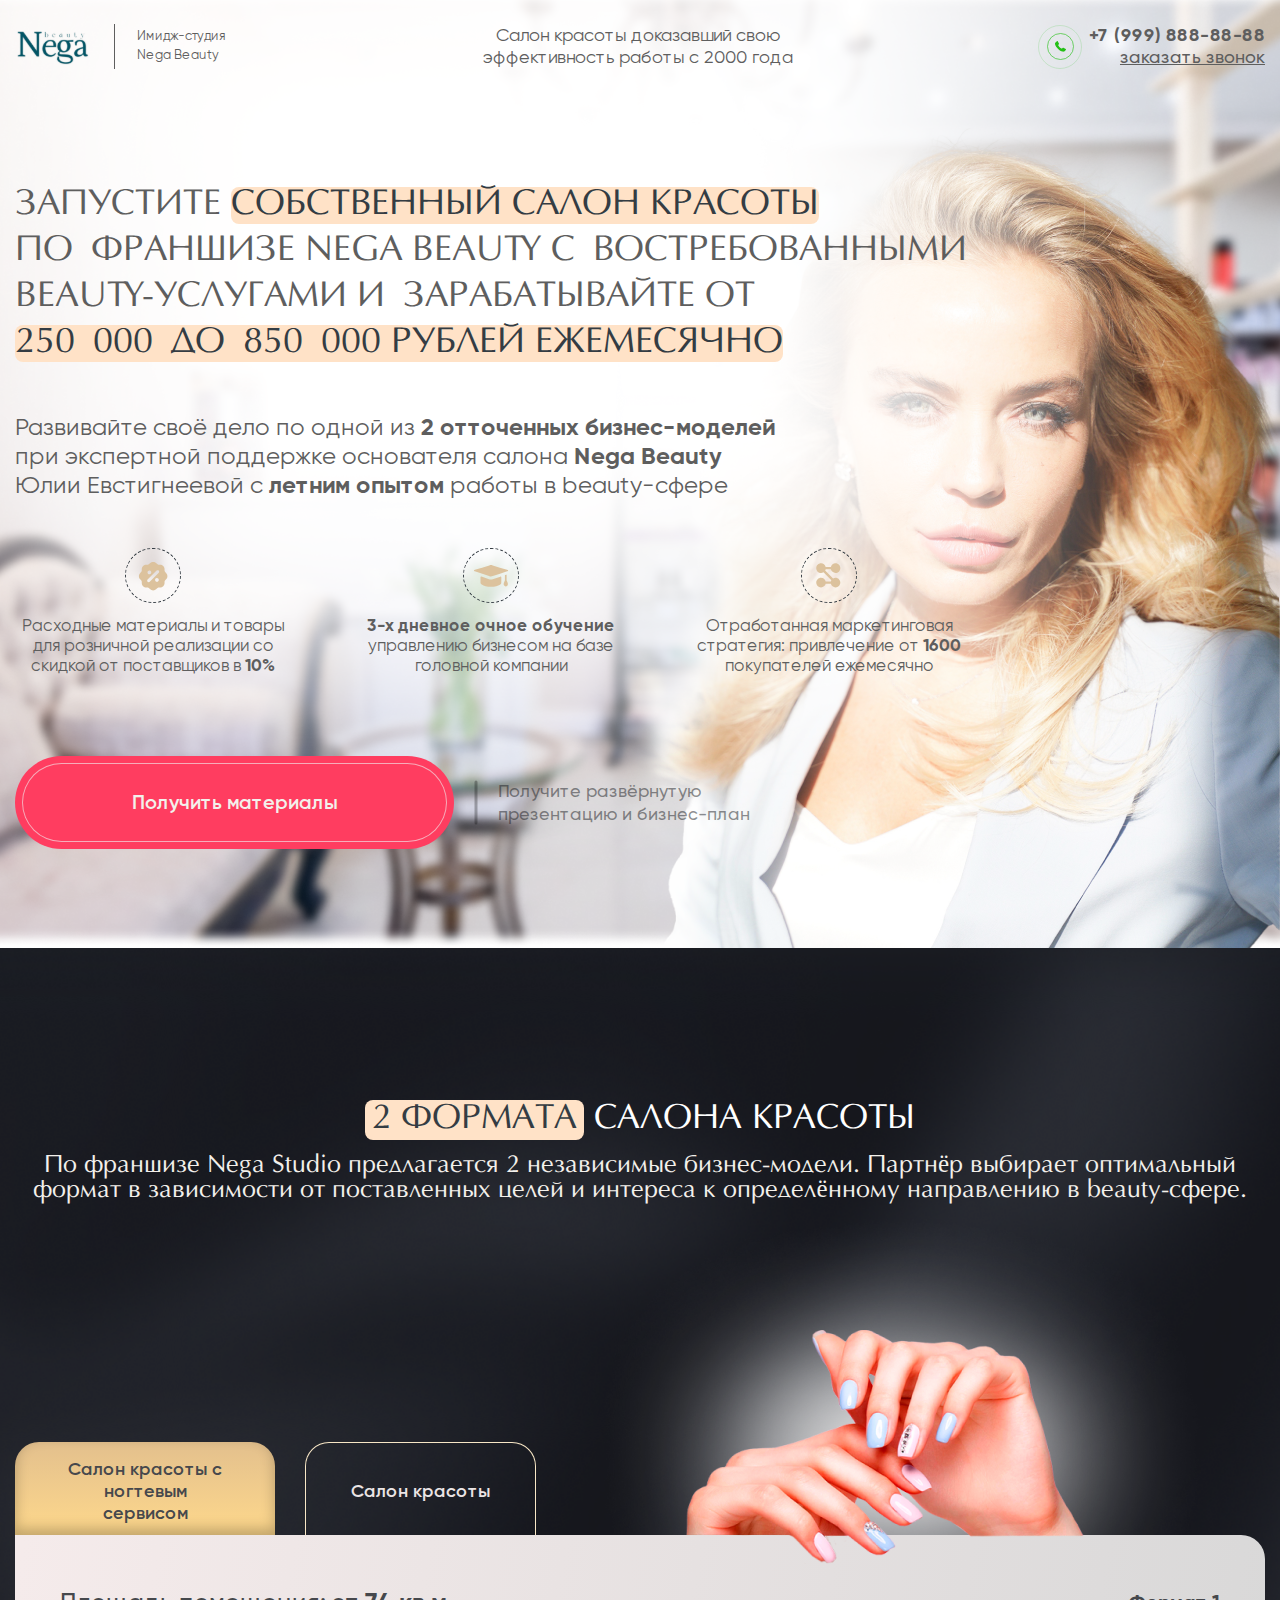
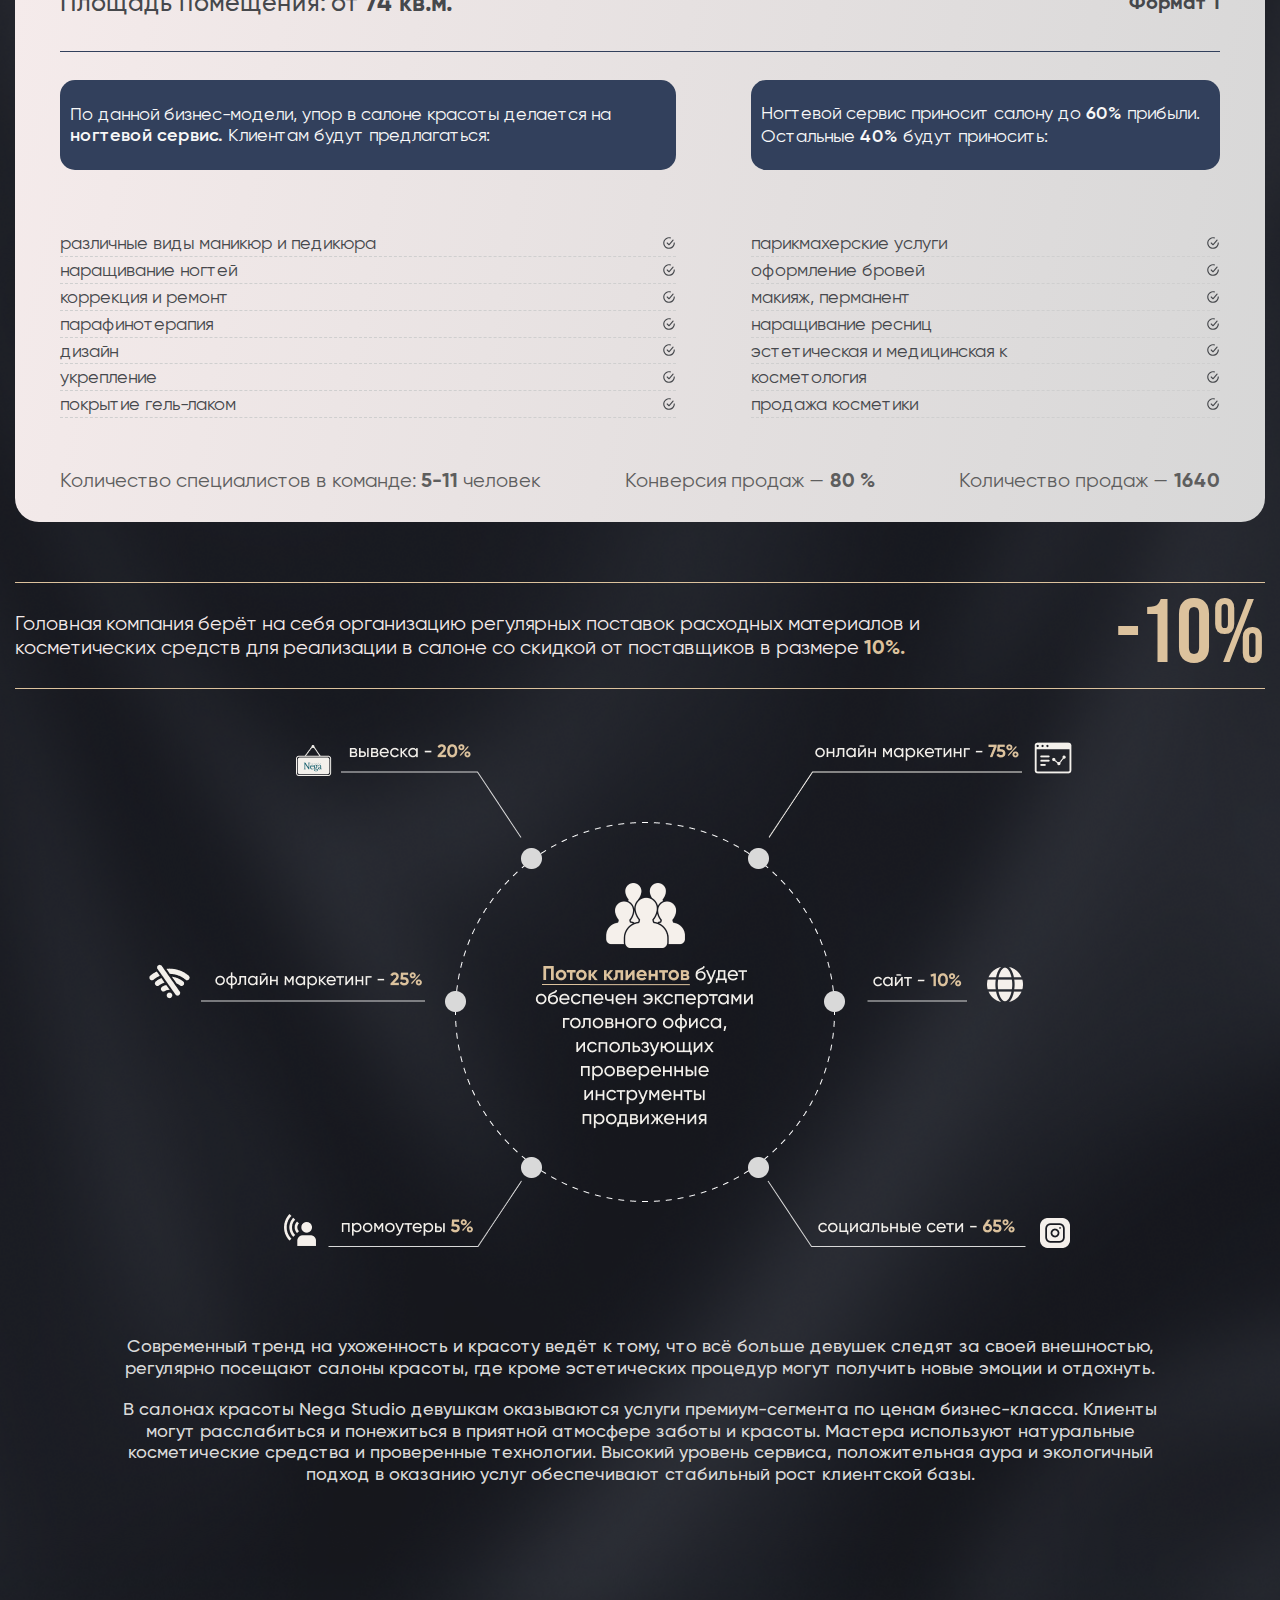
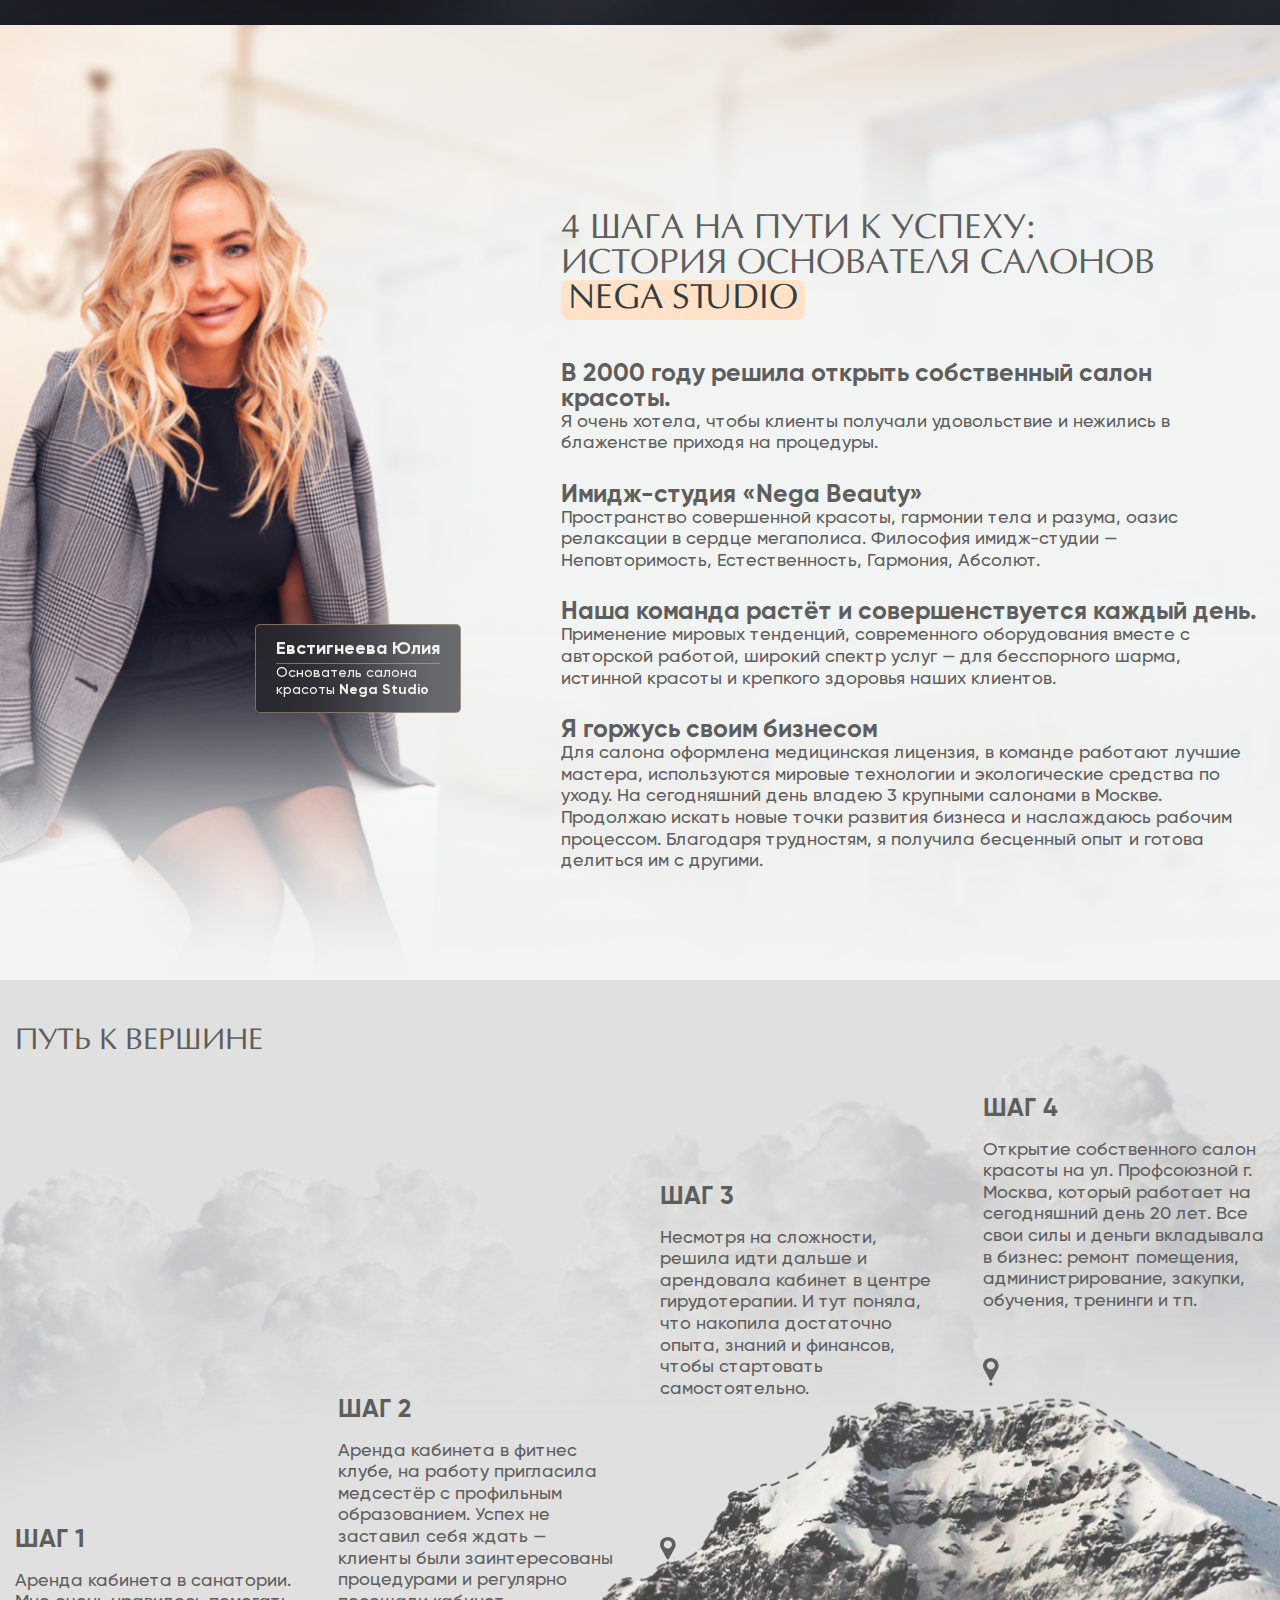
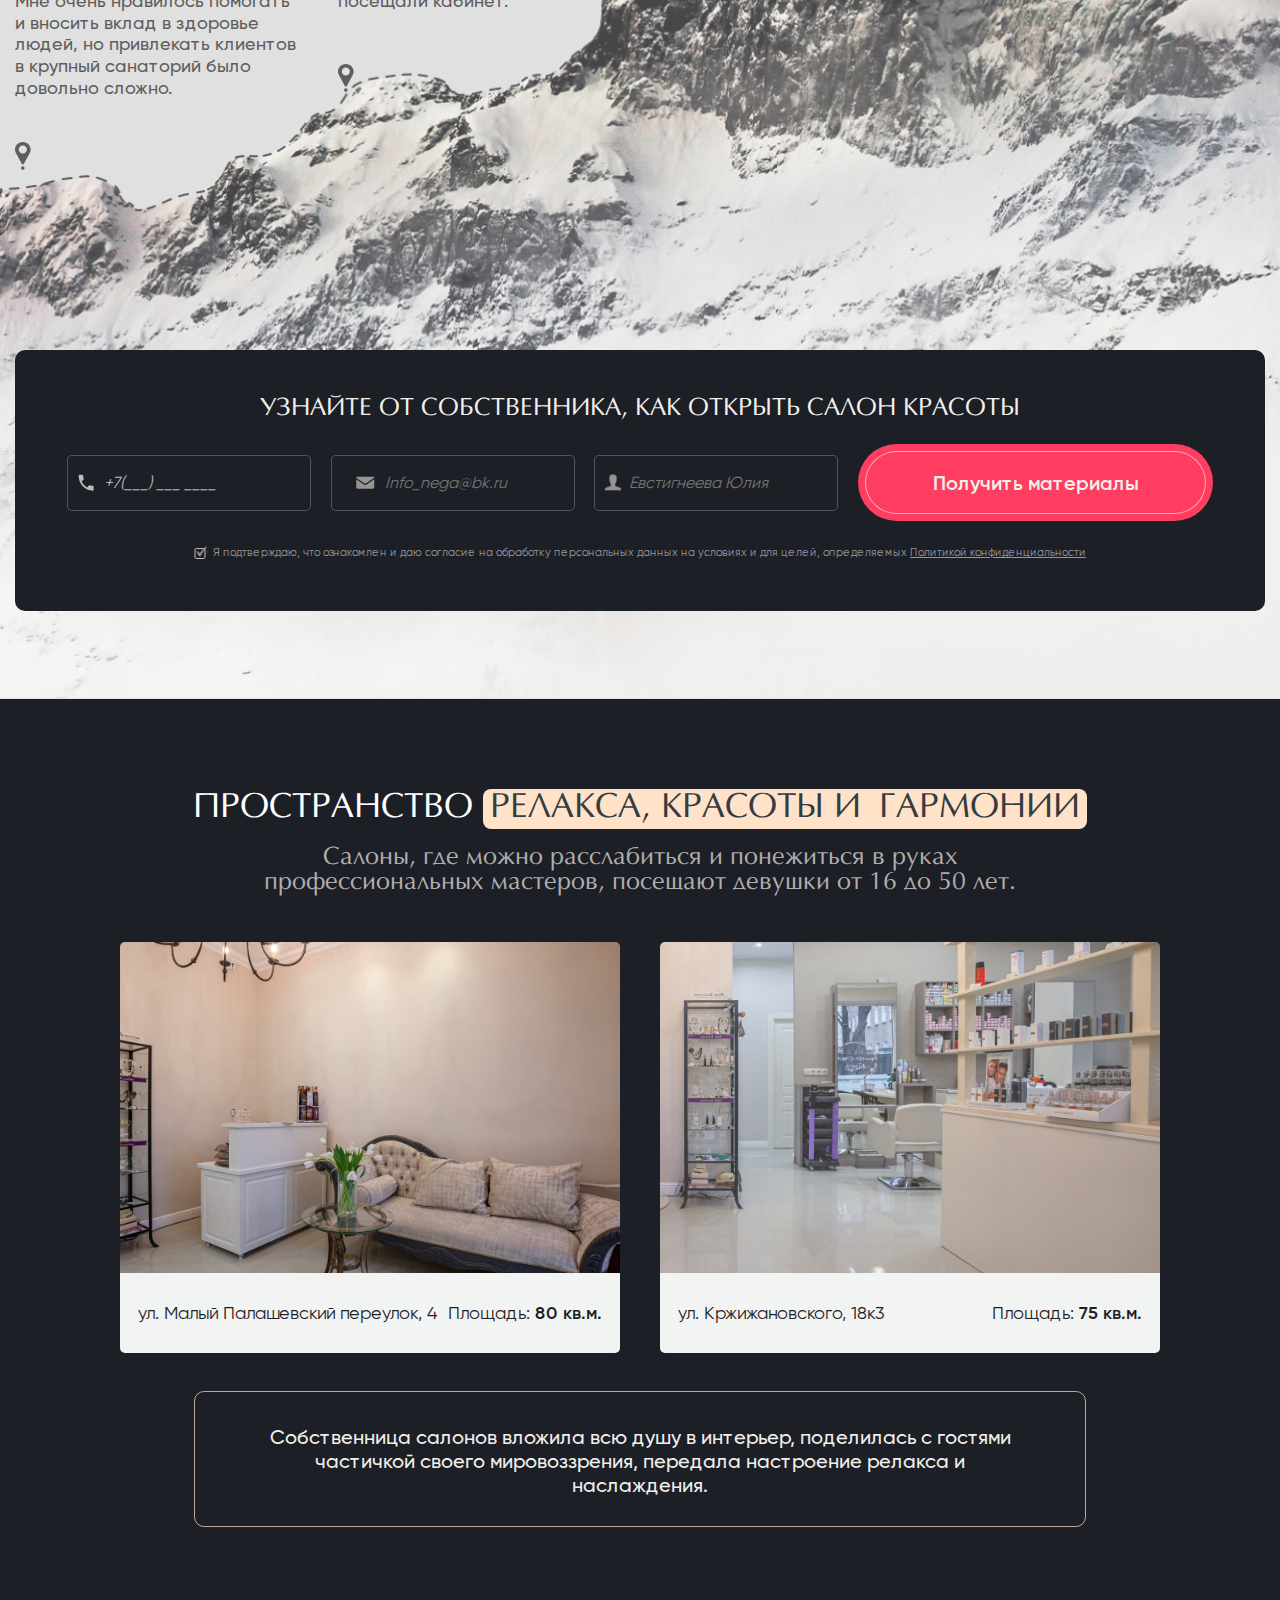
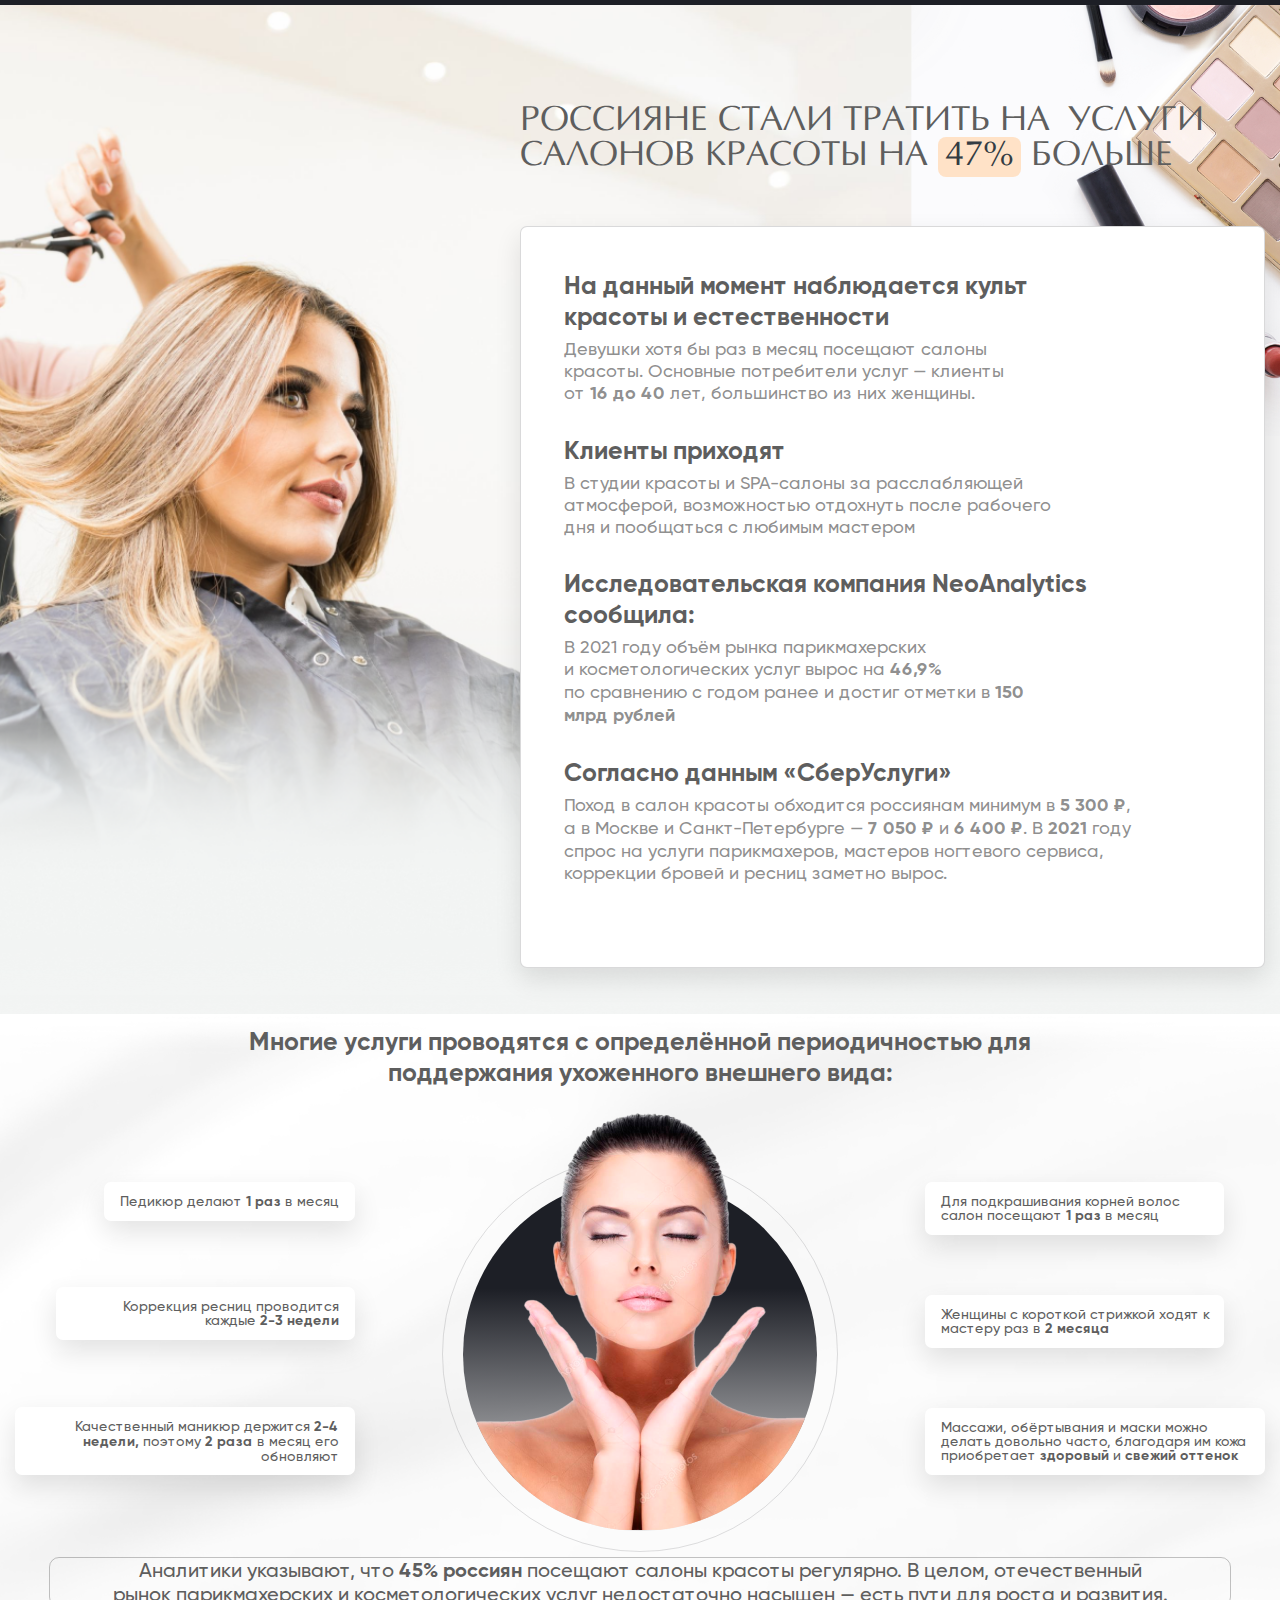
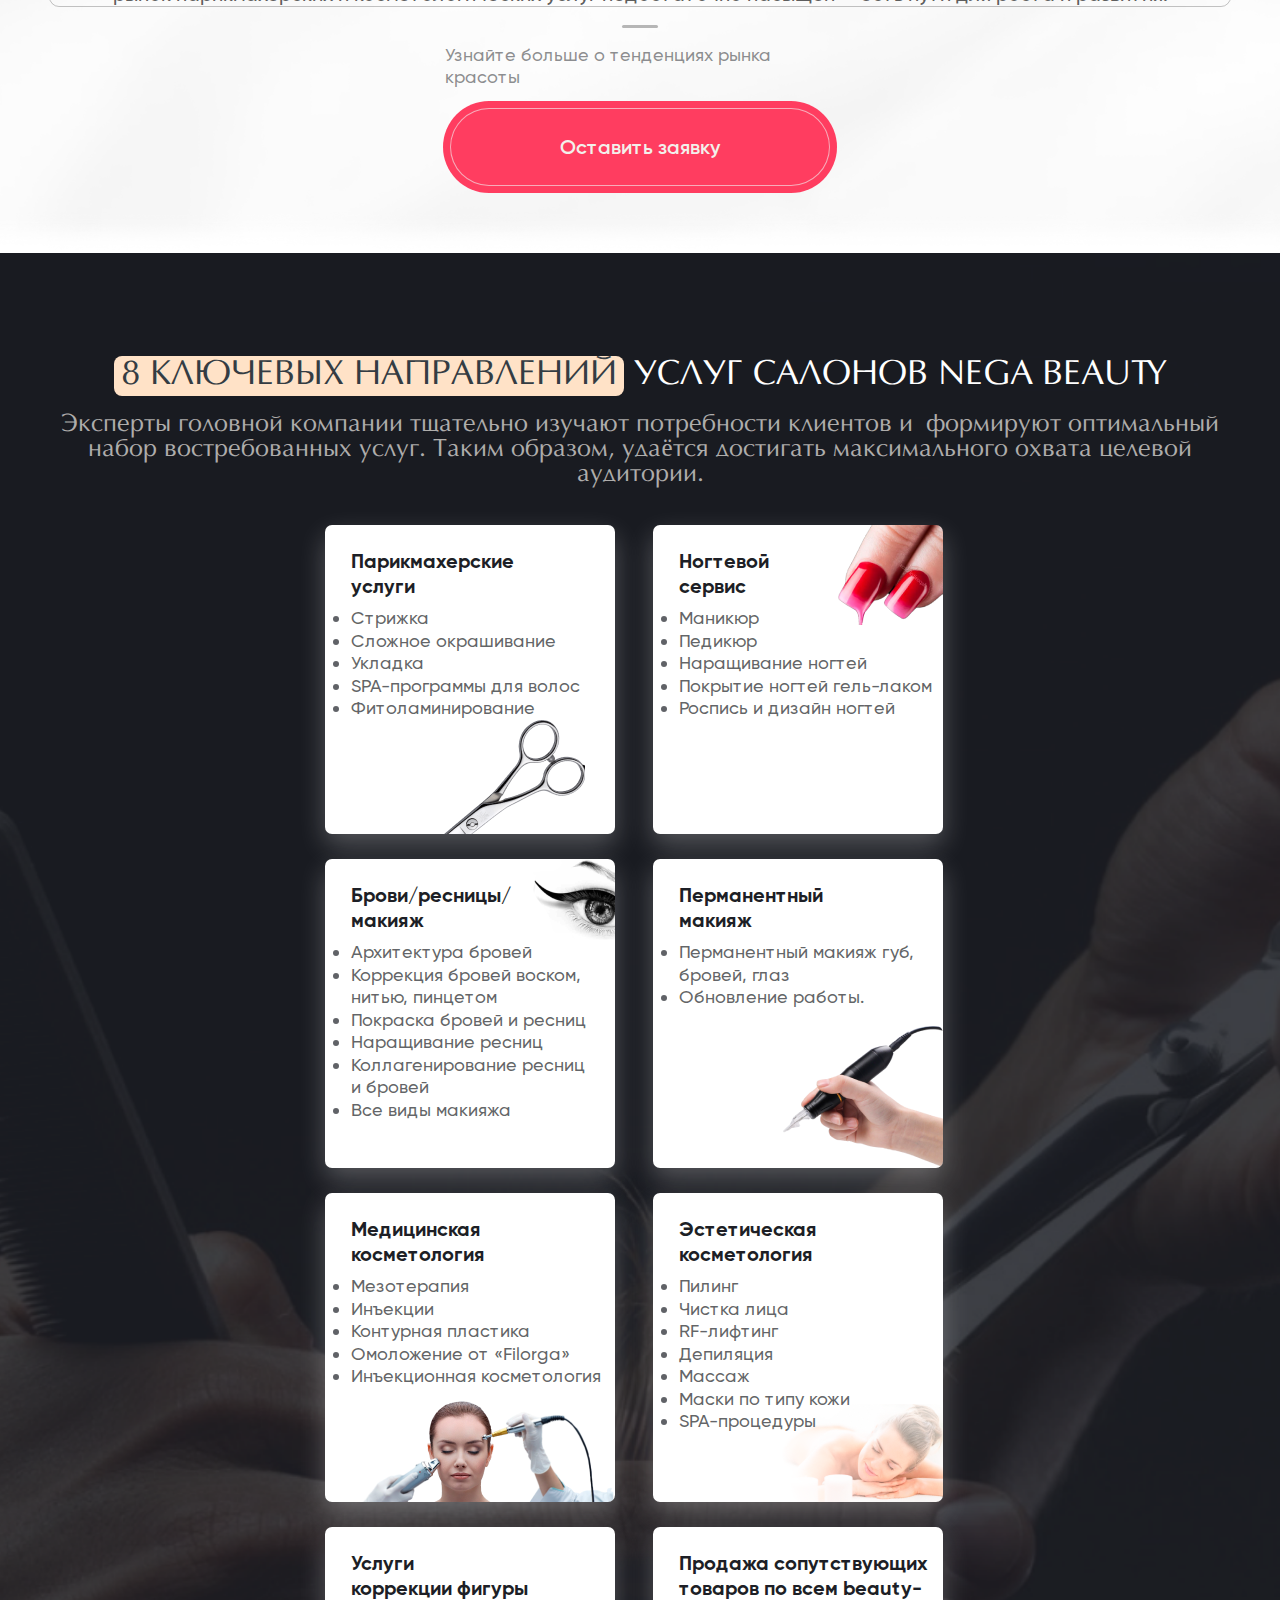
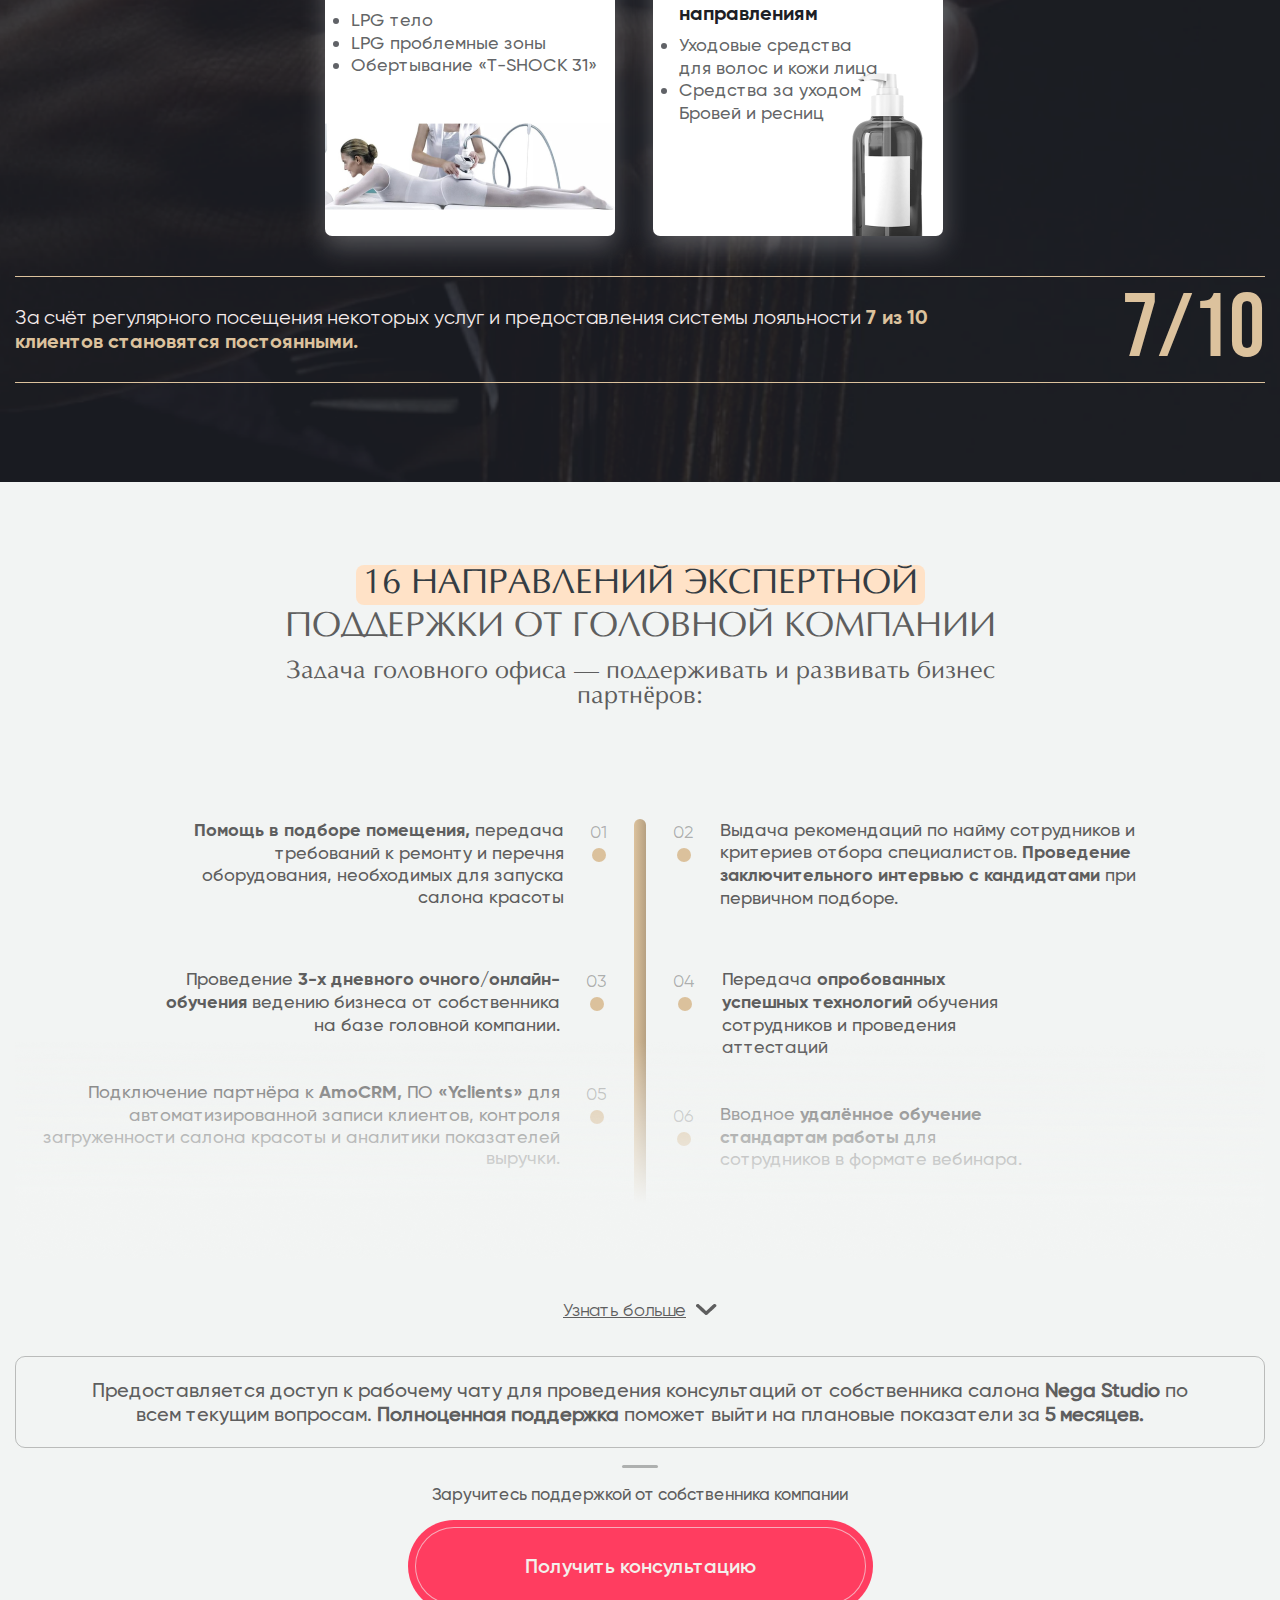
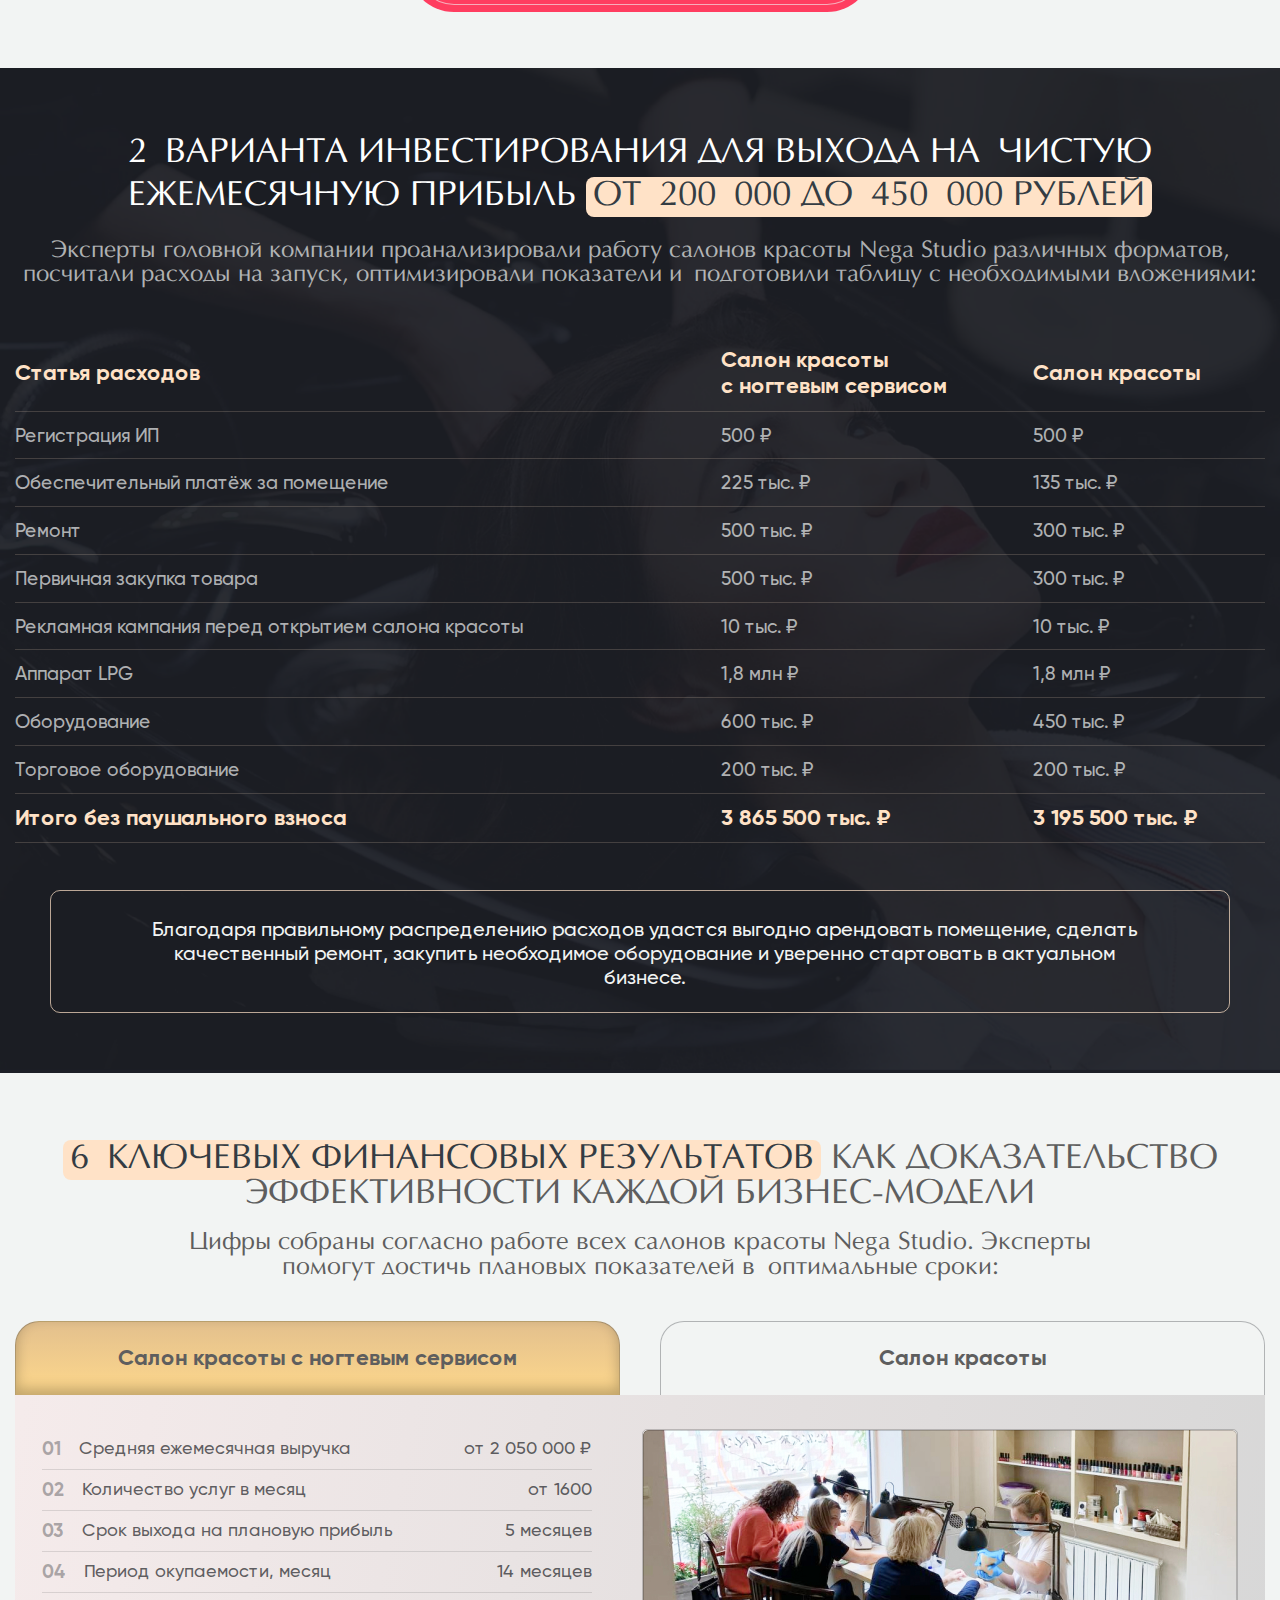
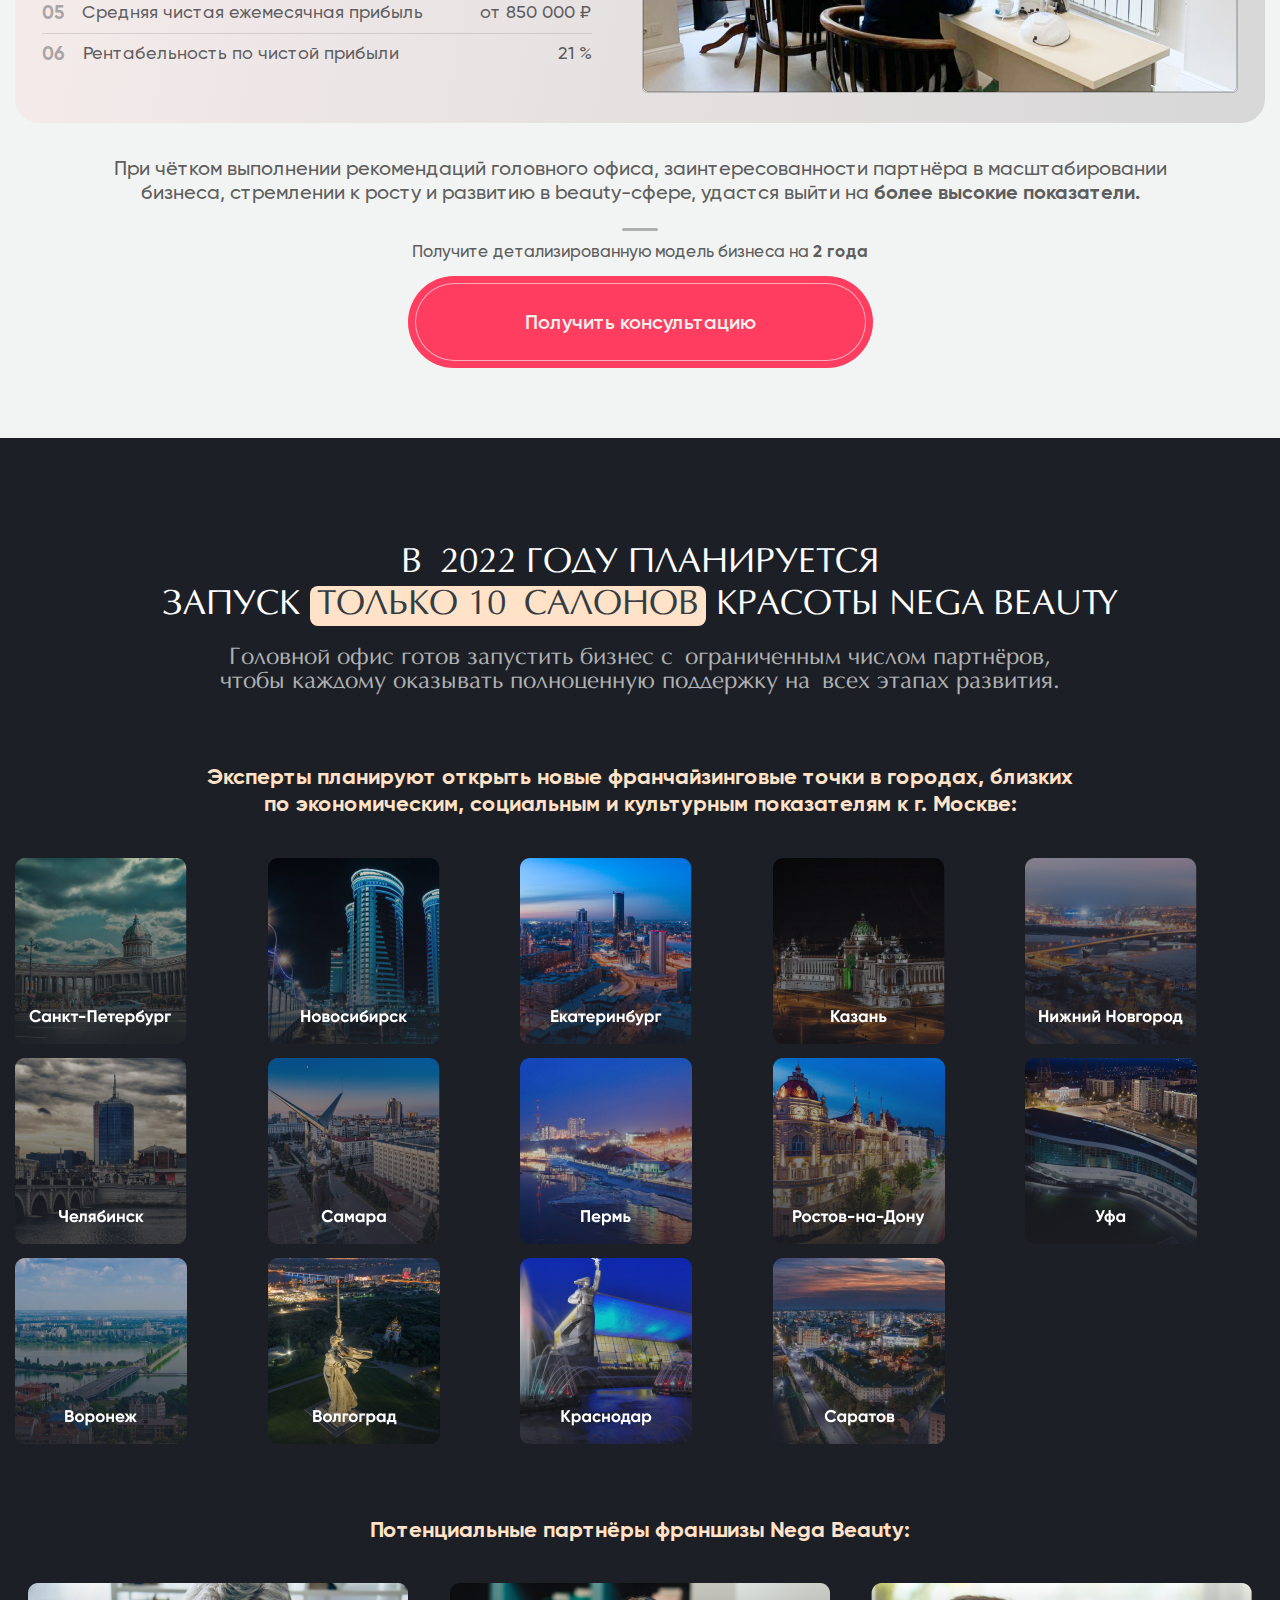
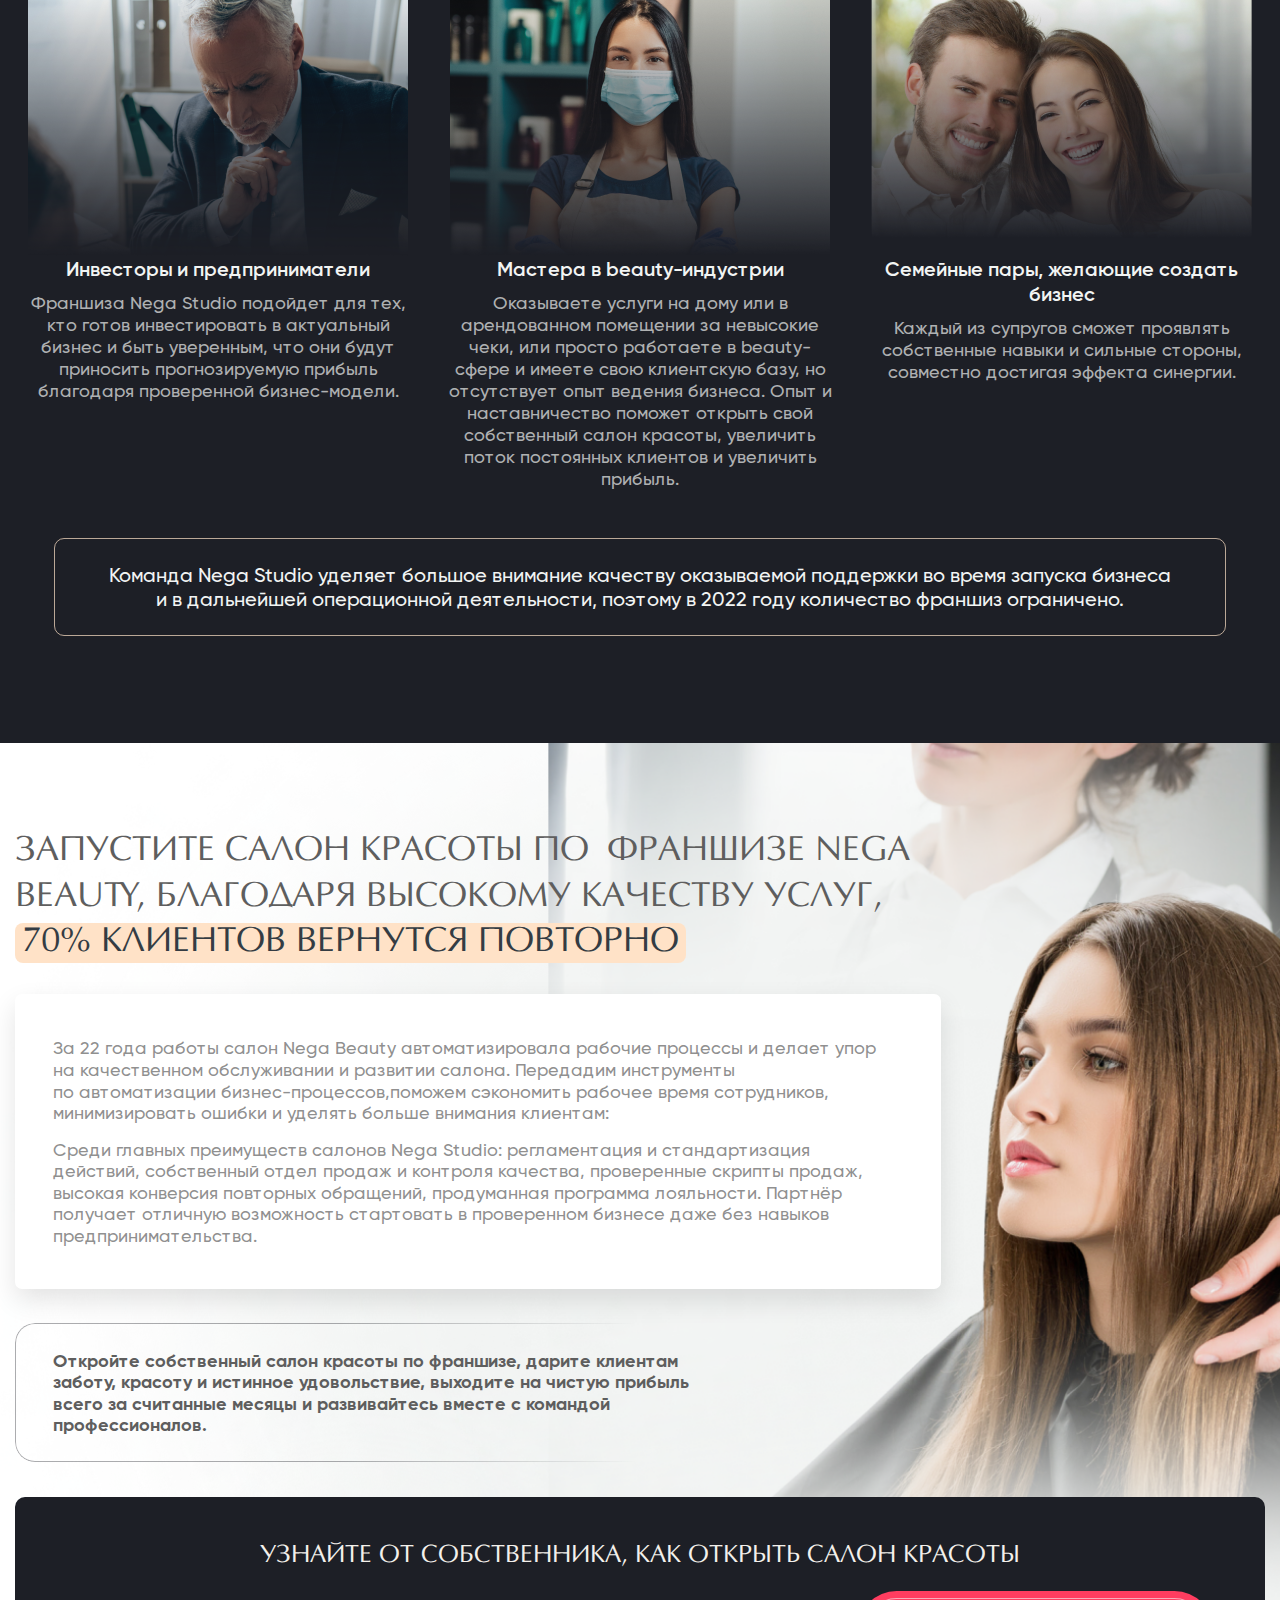
==== commit 8aae5863: "last" ====
--- a/index.html
+++ b/index.html
@@ -739,14 +739,14 @@
                     />
                     <input
                       type="text"
-                      class="form__input form__input-city"
+                      class="form__input form__input-email content__input"
                       name="city"
                       placeholder="Info_nega@bk.ru"
                       autocomplete="off"
                     />
                     <input
                       type="text"
-                      class="form__input form__input-name"
+                      class="form__input form__input-name content__input"
                       name="name"
                       placeholder="Евстигнеева Юлия"
                       autocomplete="off"
@@ -1959,14 +1959,14 @@
                     />
                     <input
                       type="text"
-                      class="form__input form__input-city"
-                      name="city"
+                      class="form__input form__input-email content__input"
+                      name="email"
                       placeholder="Info_nega@bk.ru"
                       autocomplete="off"
                     />
                     <input
                       type="text"
-                      class="form__input form__input-name"
+                      class="form__input form__input-name content__input"
                       name="name"
                       placeholder="Евстигнеева Юлия"
                       autocomplete="off"
@@ -2028,7 +2028,7 @@
               />
               <img src="./img/footer/vk.png" alt="vk" class="footer__vk" />
               <div class="footer__policy">
-                <span class="politicy">Политика конфиденциальности</span>
+                <span class="politicy ">Политика конфиденциальности</span>
               </div>
             </div>
             <div class="footer__bottom">
--- a/css/style.css
+++ b/css/style.css
@@ -177,7 +177,7 @@
   align-items: center;
 }
 .phone__block-img {
-  width: 26px;
+  width: 27px;
   height: 27px;
   border-radius: 50%;
   border: 1px solid rgba(36, 192, 22, 0.63);
@@ -190,7 +190,7 @@
 }
 .phone__block-img::before {
   content: "";
-  width: 45px;
+  width: 44px;
   height: 44px;
   border-radius: 50%;
   border: 1px solid rgba(36, 192, 22, 0.17);
@@ -1176,13 +1176,16 @@
   font-style: italic;
   font-size: 16px;
   line-height: 19px;
+  color: rgba(82, 76, 73, 0.6);
+}
+.content__input{
   color: rgba(255, 255, 255, 0.7);
 }
 .form__input-phone {
   background: url("../img/form/phone.svg") 10px 18px no-repeat;
   padding-left: 36px;
 }
-.form__input-city {
+.form__input-email {
   background: url("../img/form/email.svg") 24px 20px no-repeat;
   padding-left: 53px;
 }
@@ -1242,6 +1245,9 @@
   color: #000;
   text-decoration: underline;
   cursor: pointer;
+}
+.footer__policy span{
+  color: #F2F4F3;
 }
 .politicy:hover {
   text-decoration: none;
@@ -2160,13 +2166,13 @@
   justify-content: center;
   height: 470px;
   overflow: hidden;
-  transition: all 0.2s ease-in;
+  transition: all .2s ease-out;
   position: relative;
 }
 .support__list.active {
   height: 100%;
   overflow: visible;
-  transition: all 0.2s ease-in;
+  transition: all .2s ease-out;
 }
 .support__list > * {
   flex: 0 1 50%;
--- a/css/modals.css
+++ b/css/modals.css
@@ -160,7 +160,7 @@
   line-height: 20px;
   text-align: center;
   color: #f5f5f5;
-  padding: 25px 55px;
+  padding: 21px 55px;
 }
 .popup-presentation__form {
   max-width: 310px;
@@ -310,8 +310,11 @@
   }
 }
 .popup-politicy .politicy-close {
-  height: 45px;
   margin-top: 15px;
+  padding: 10px;
+  border-radius: 15px;
+  background: #ff3d60;
+  color: #f5f5f5;
 }
 
 .priv-policy {
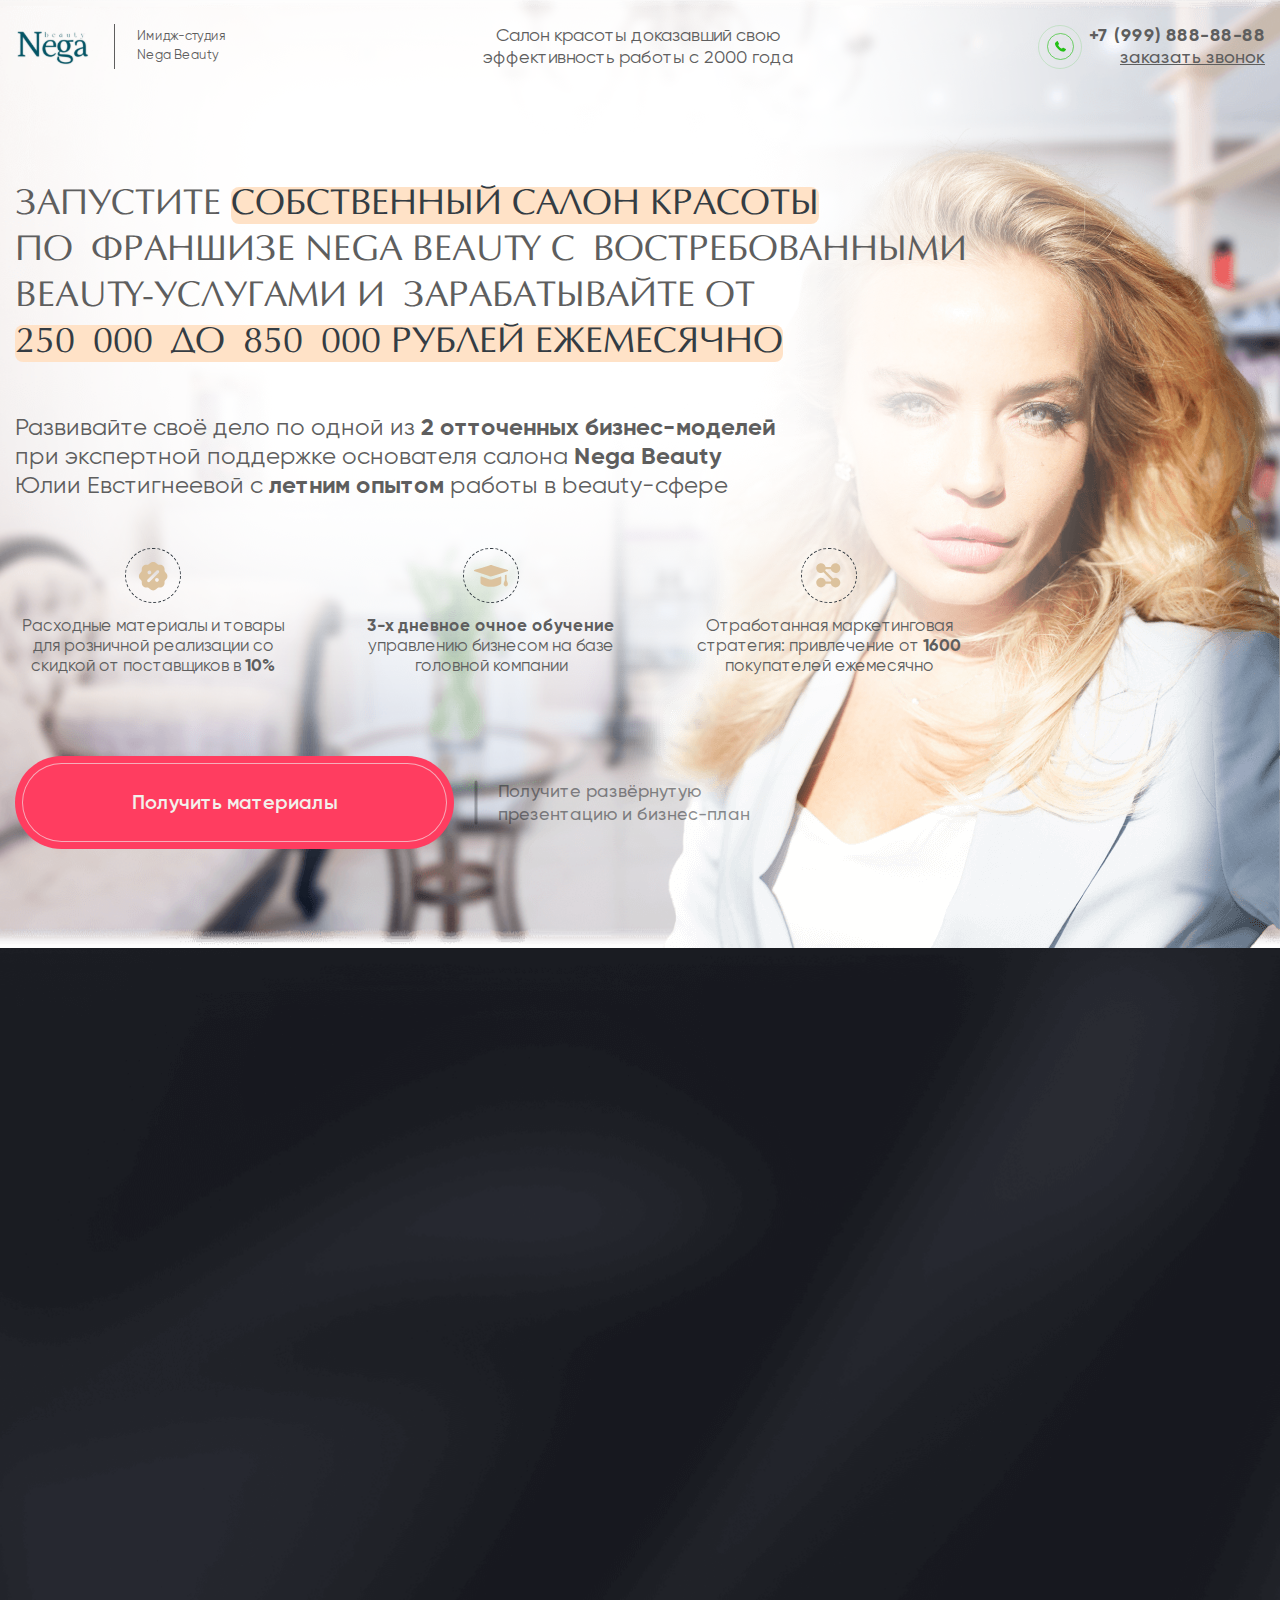
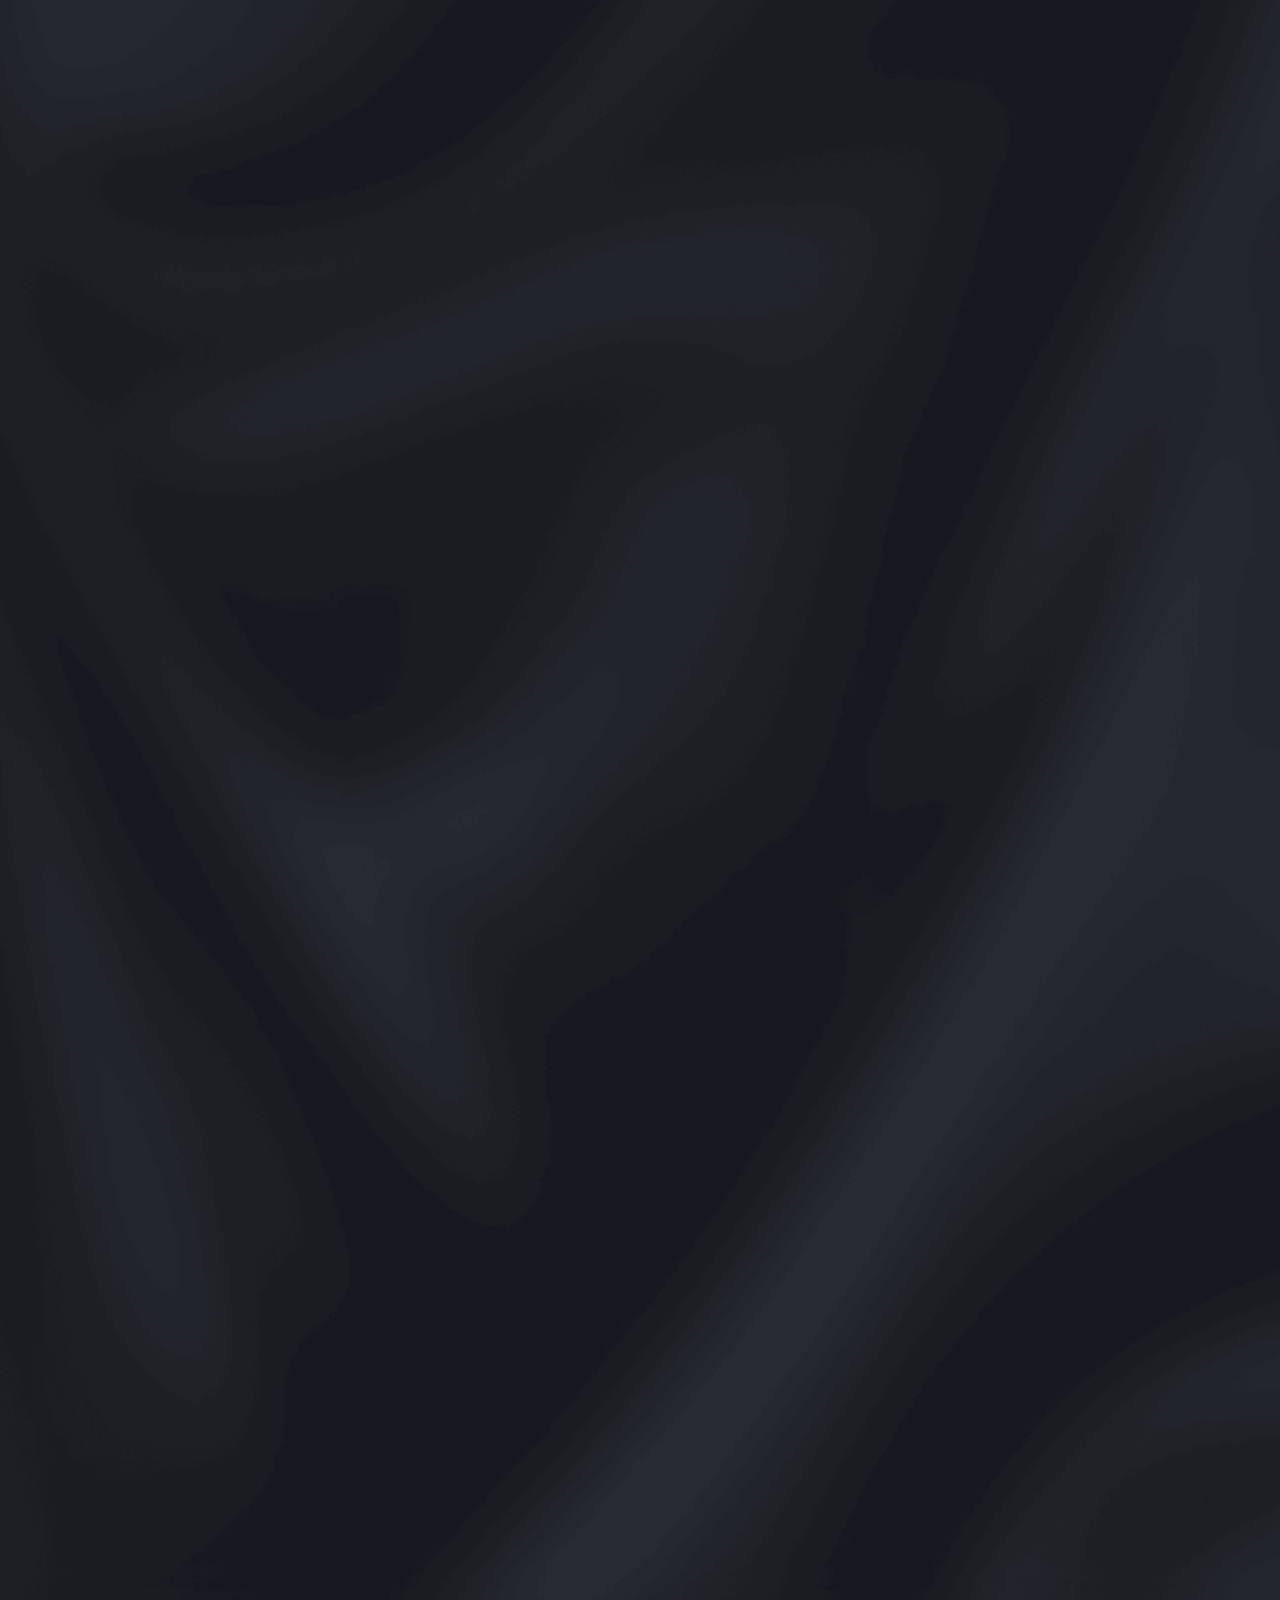
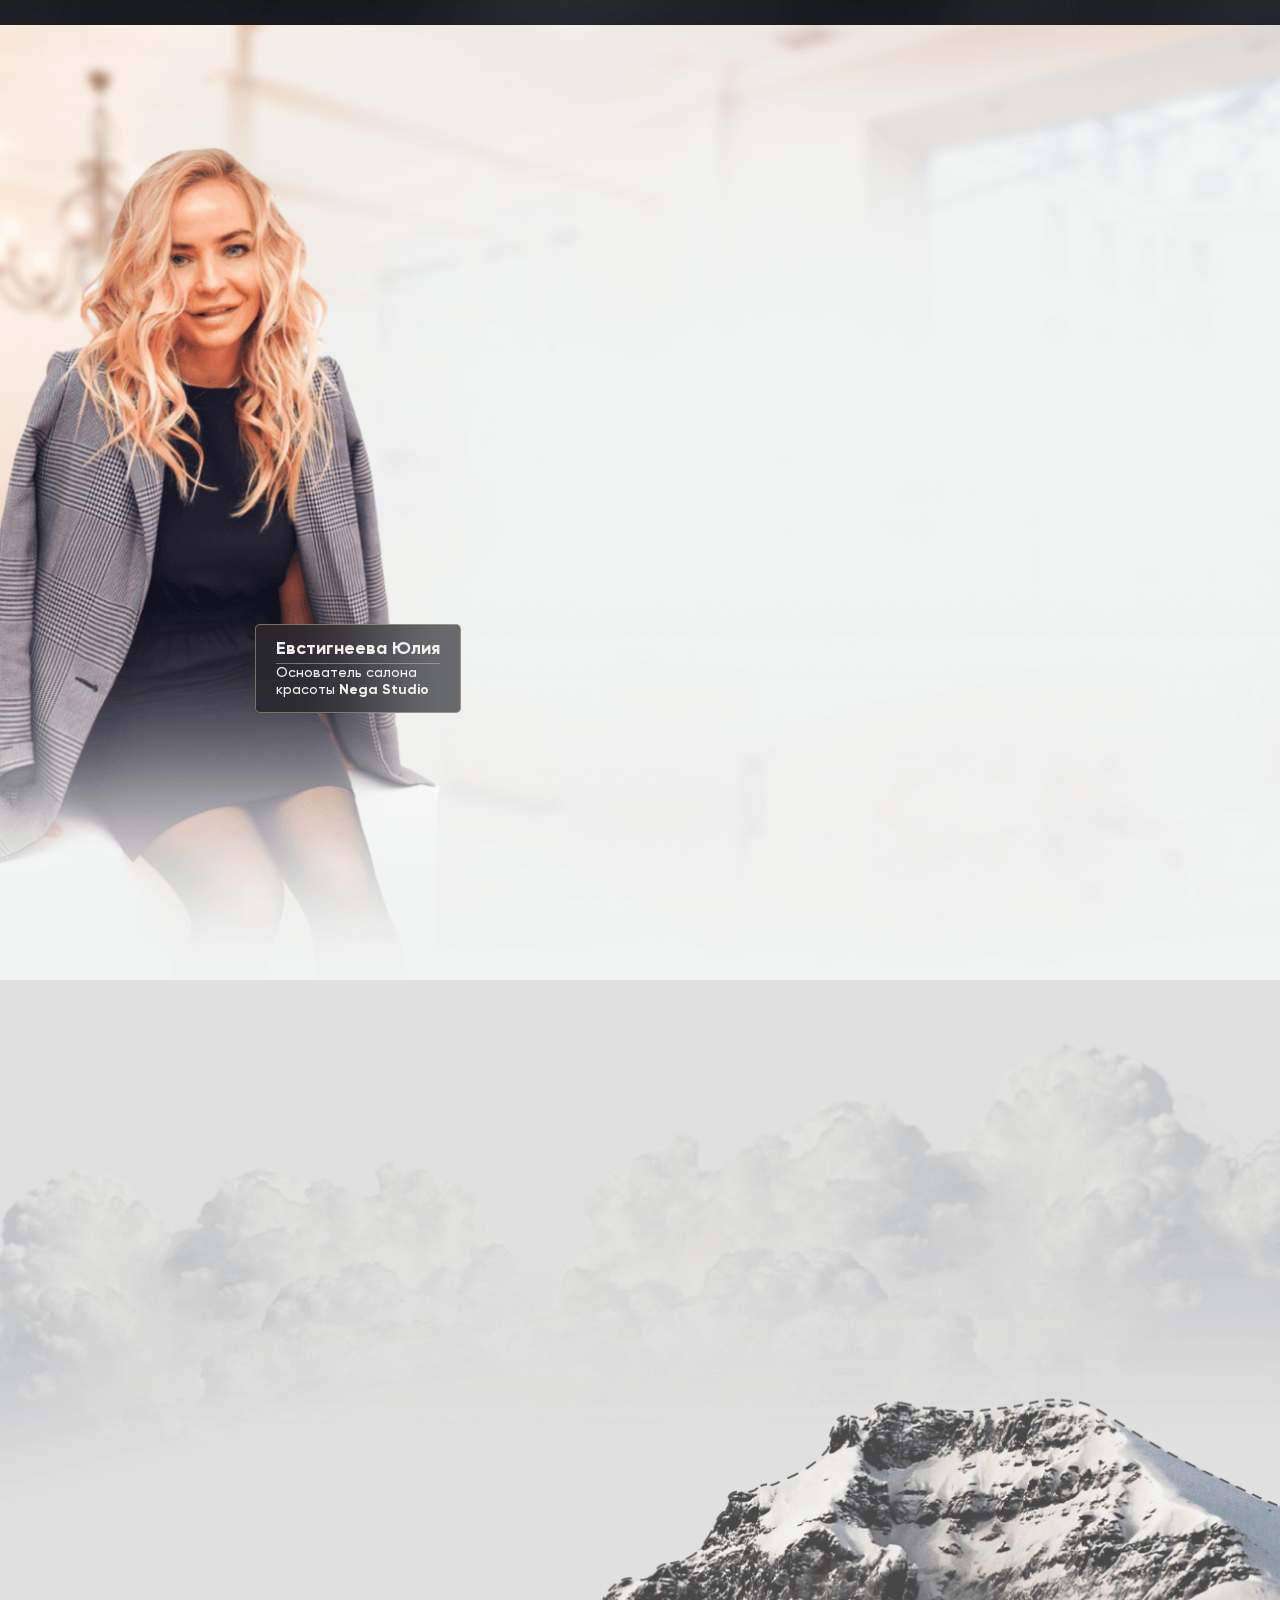
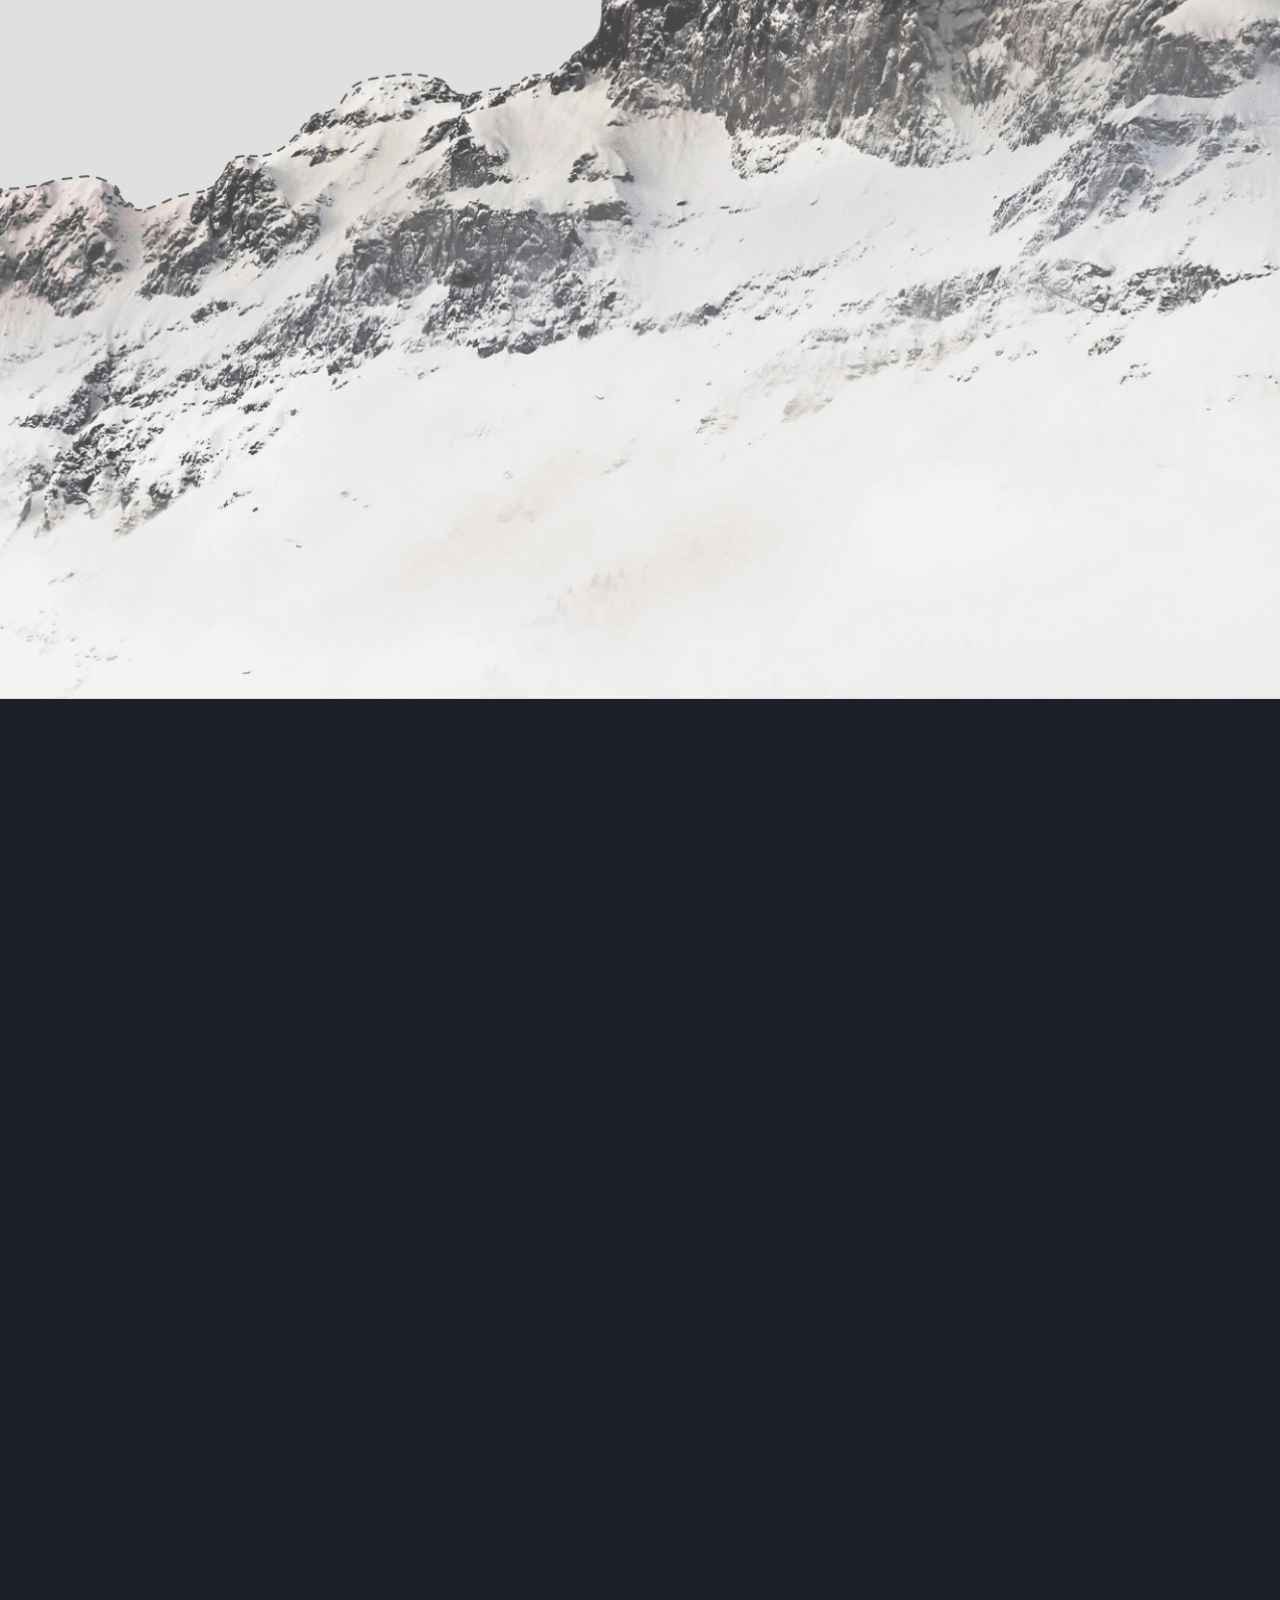
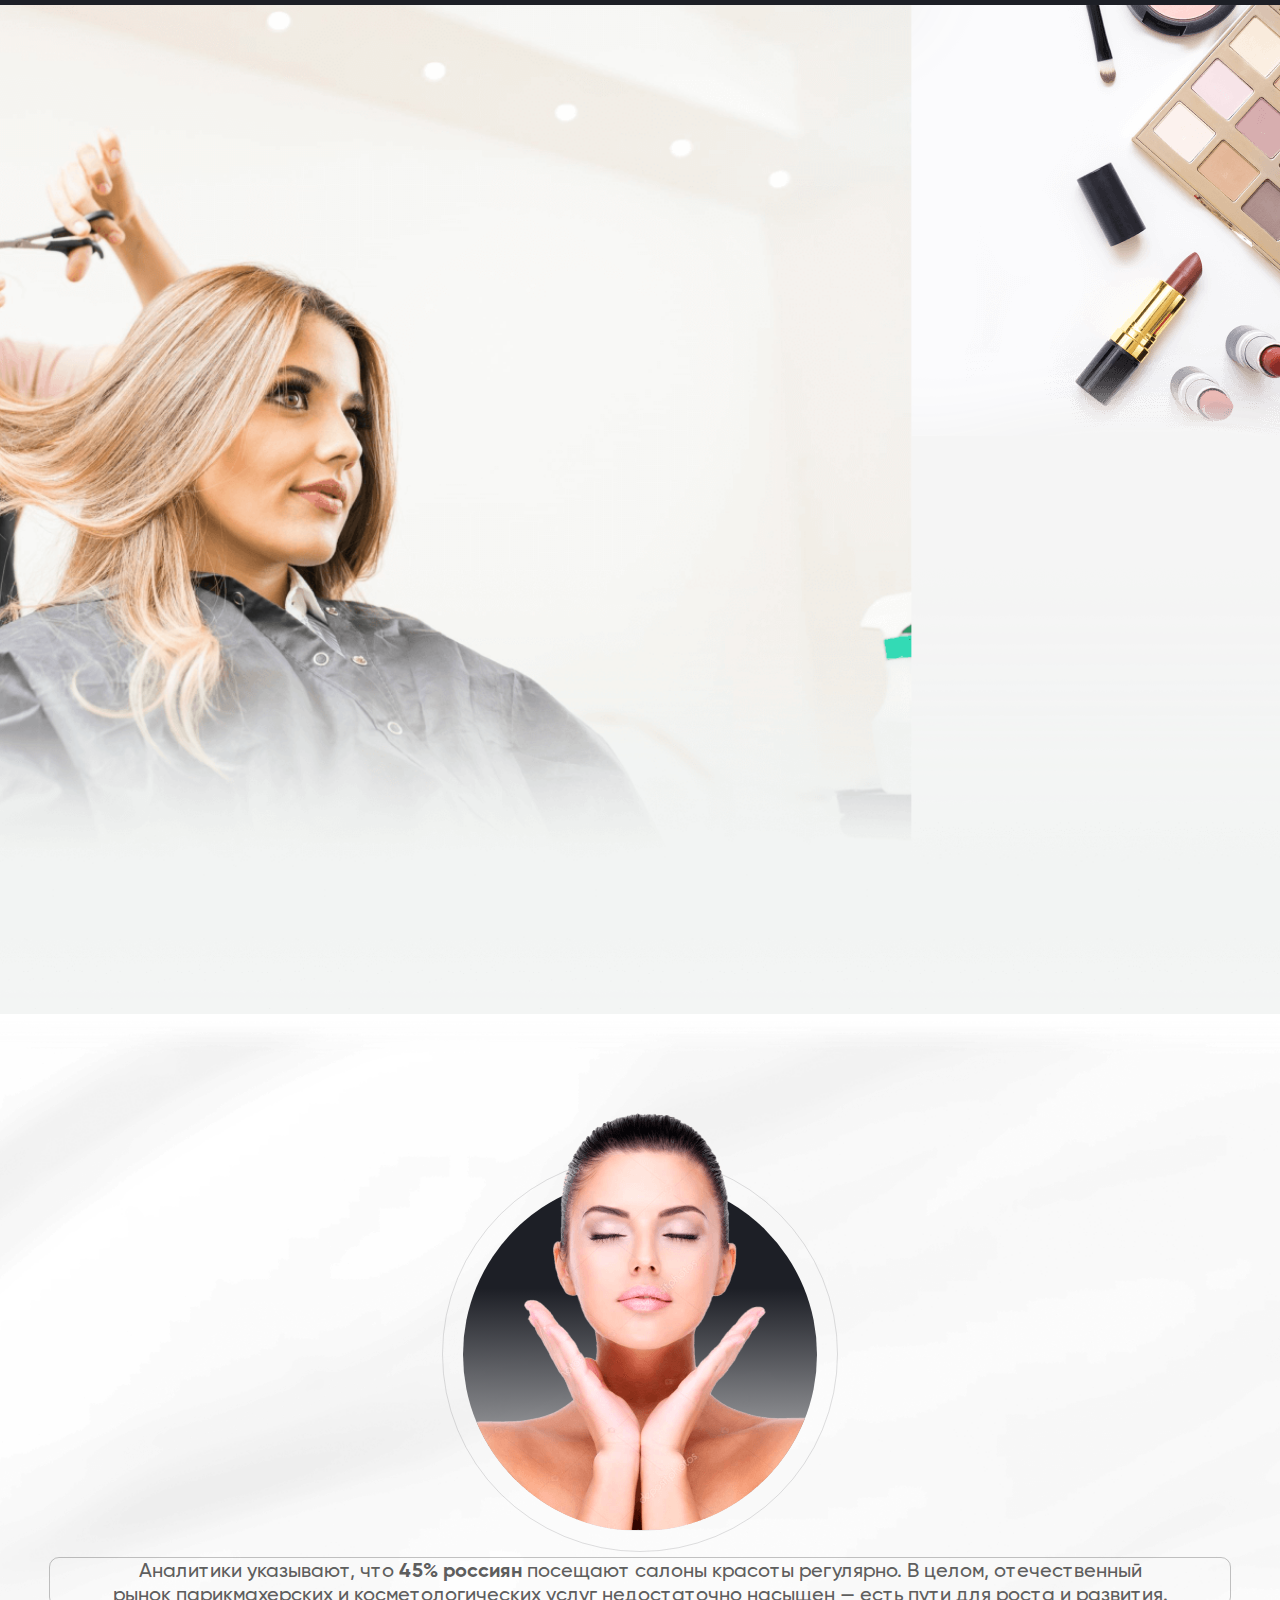
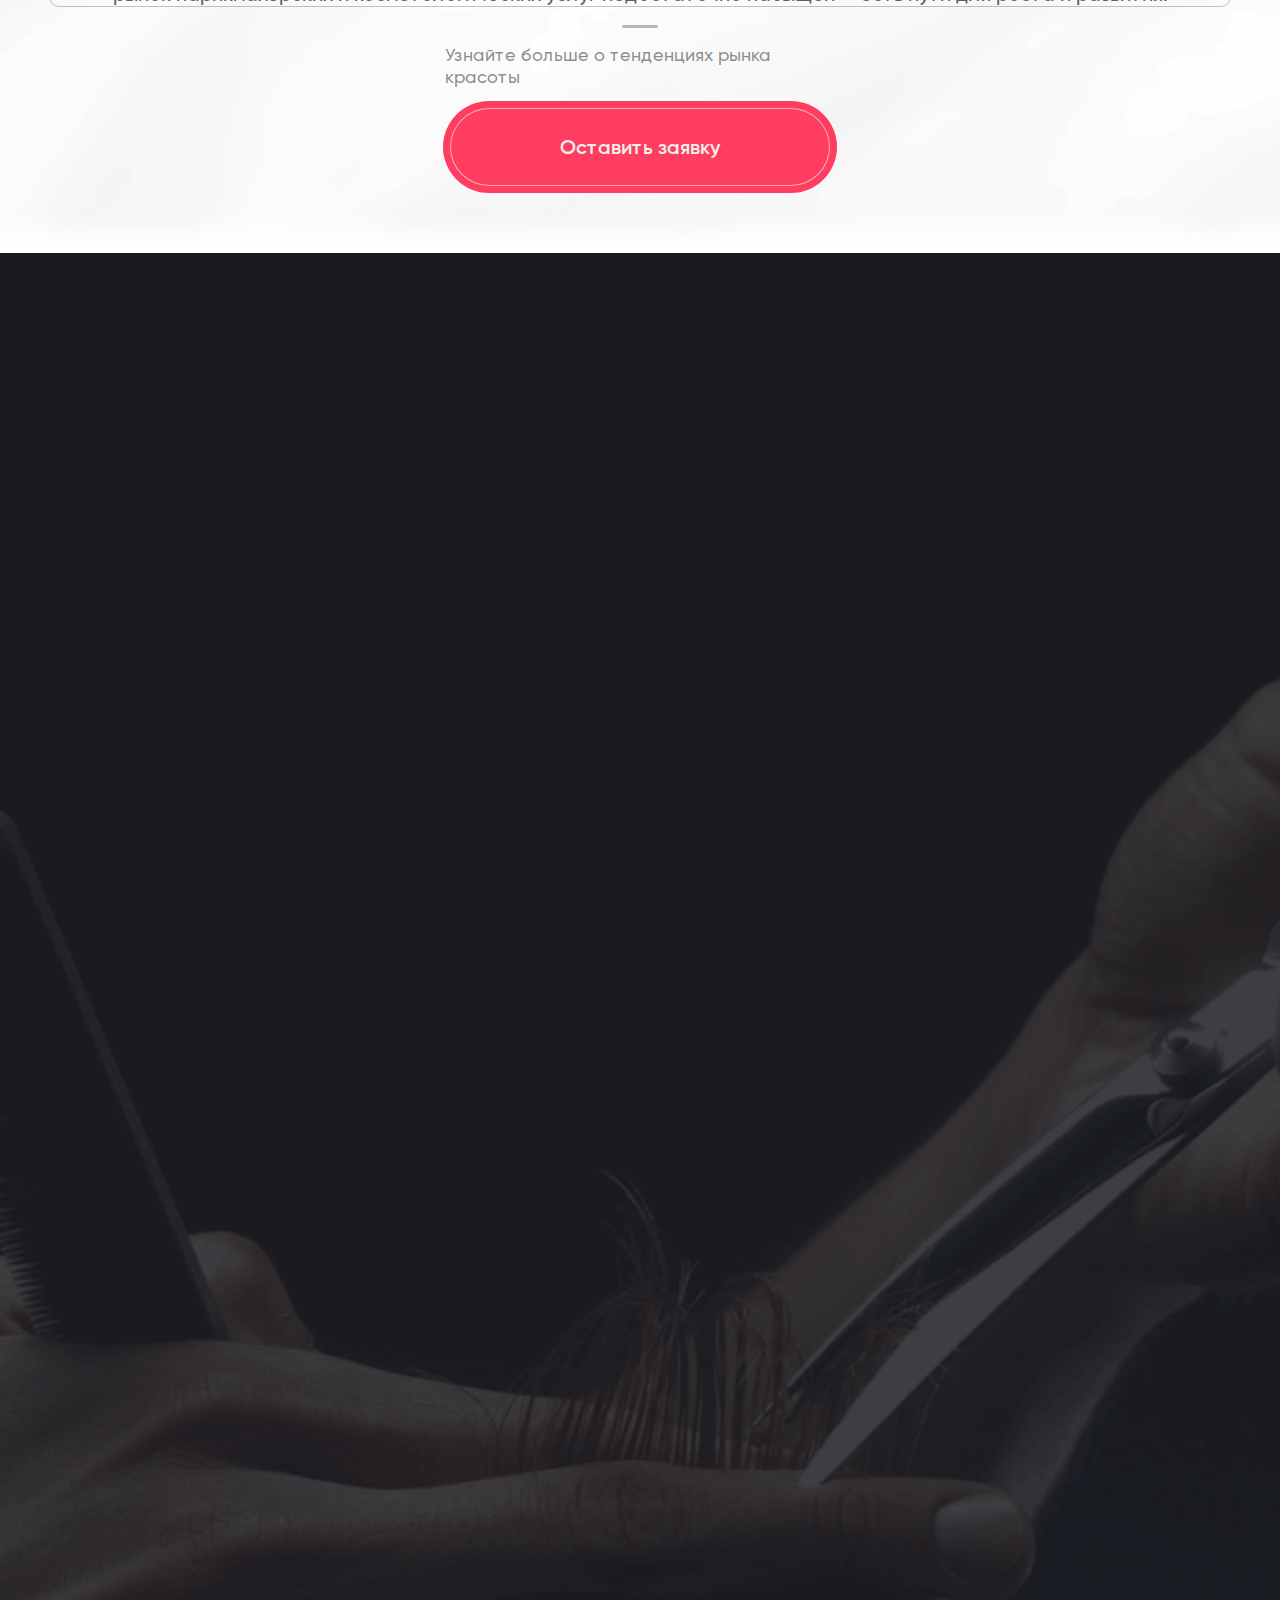
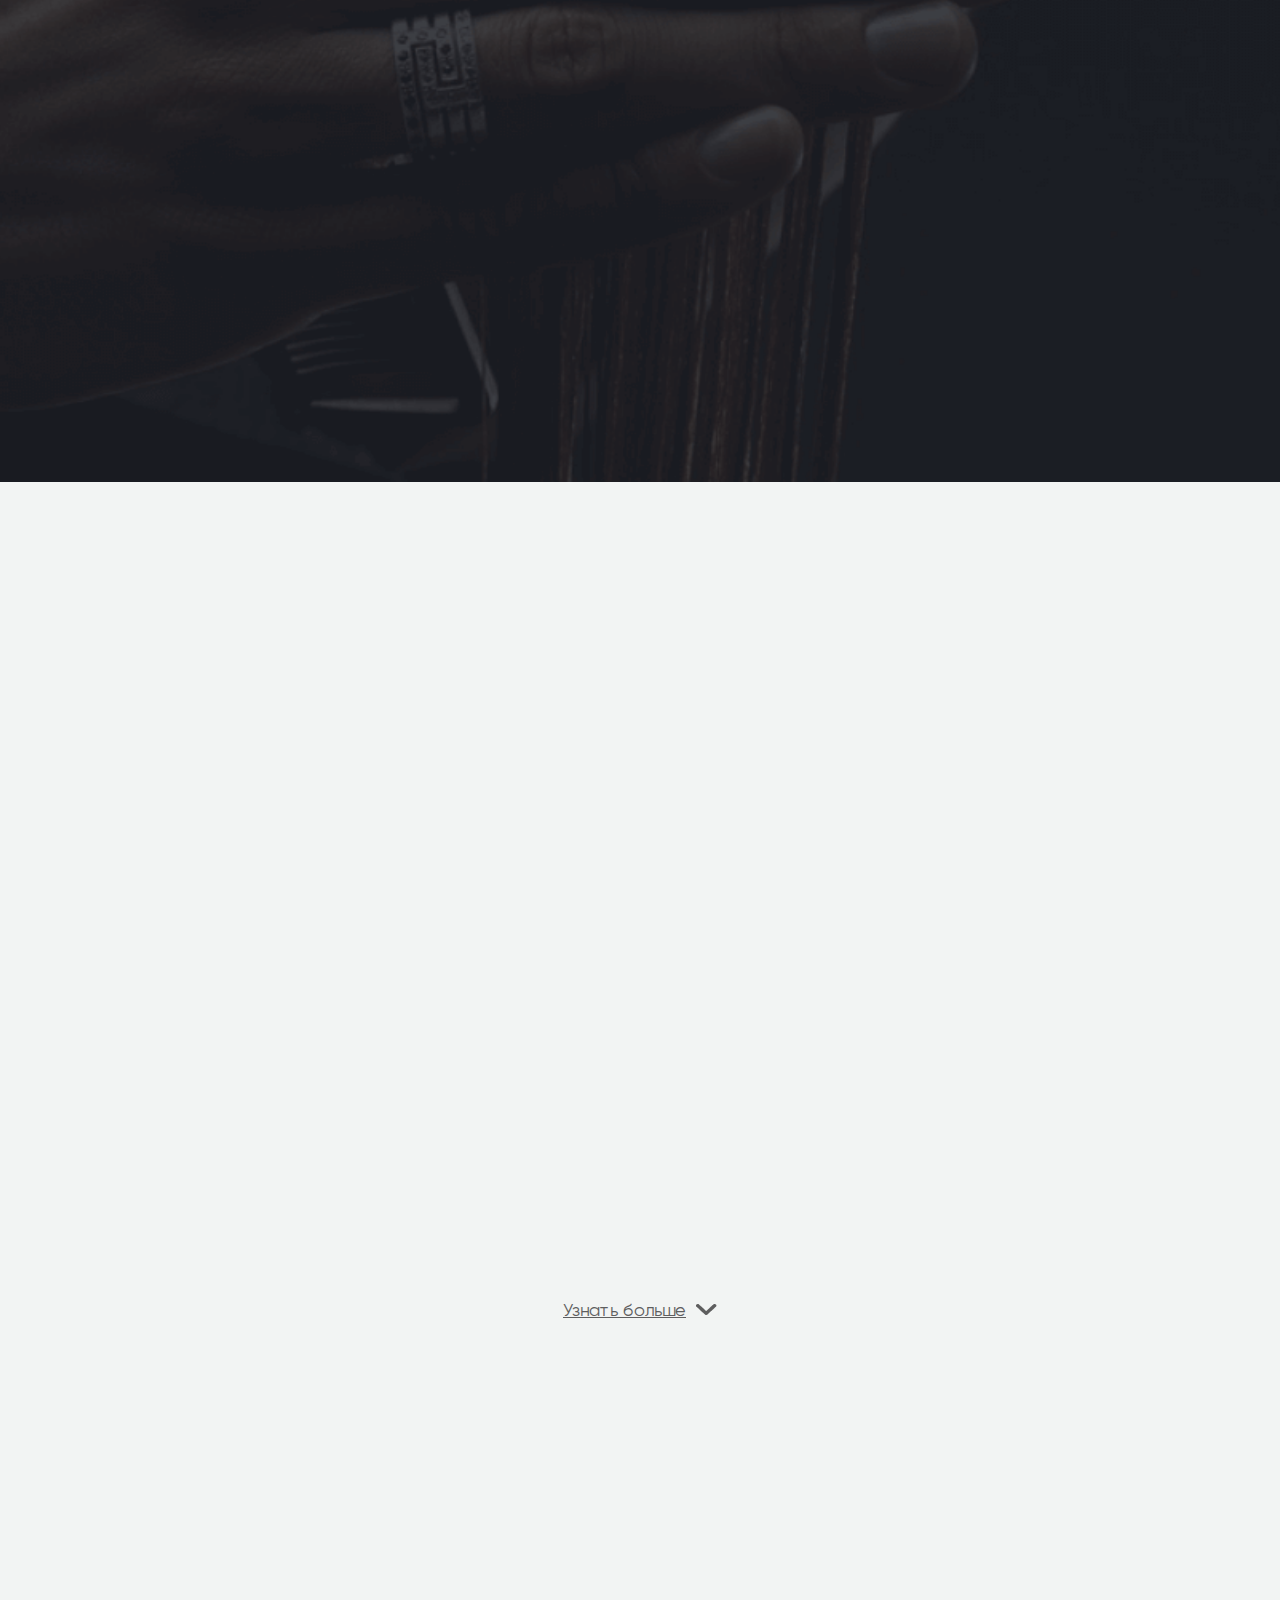
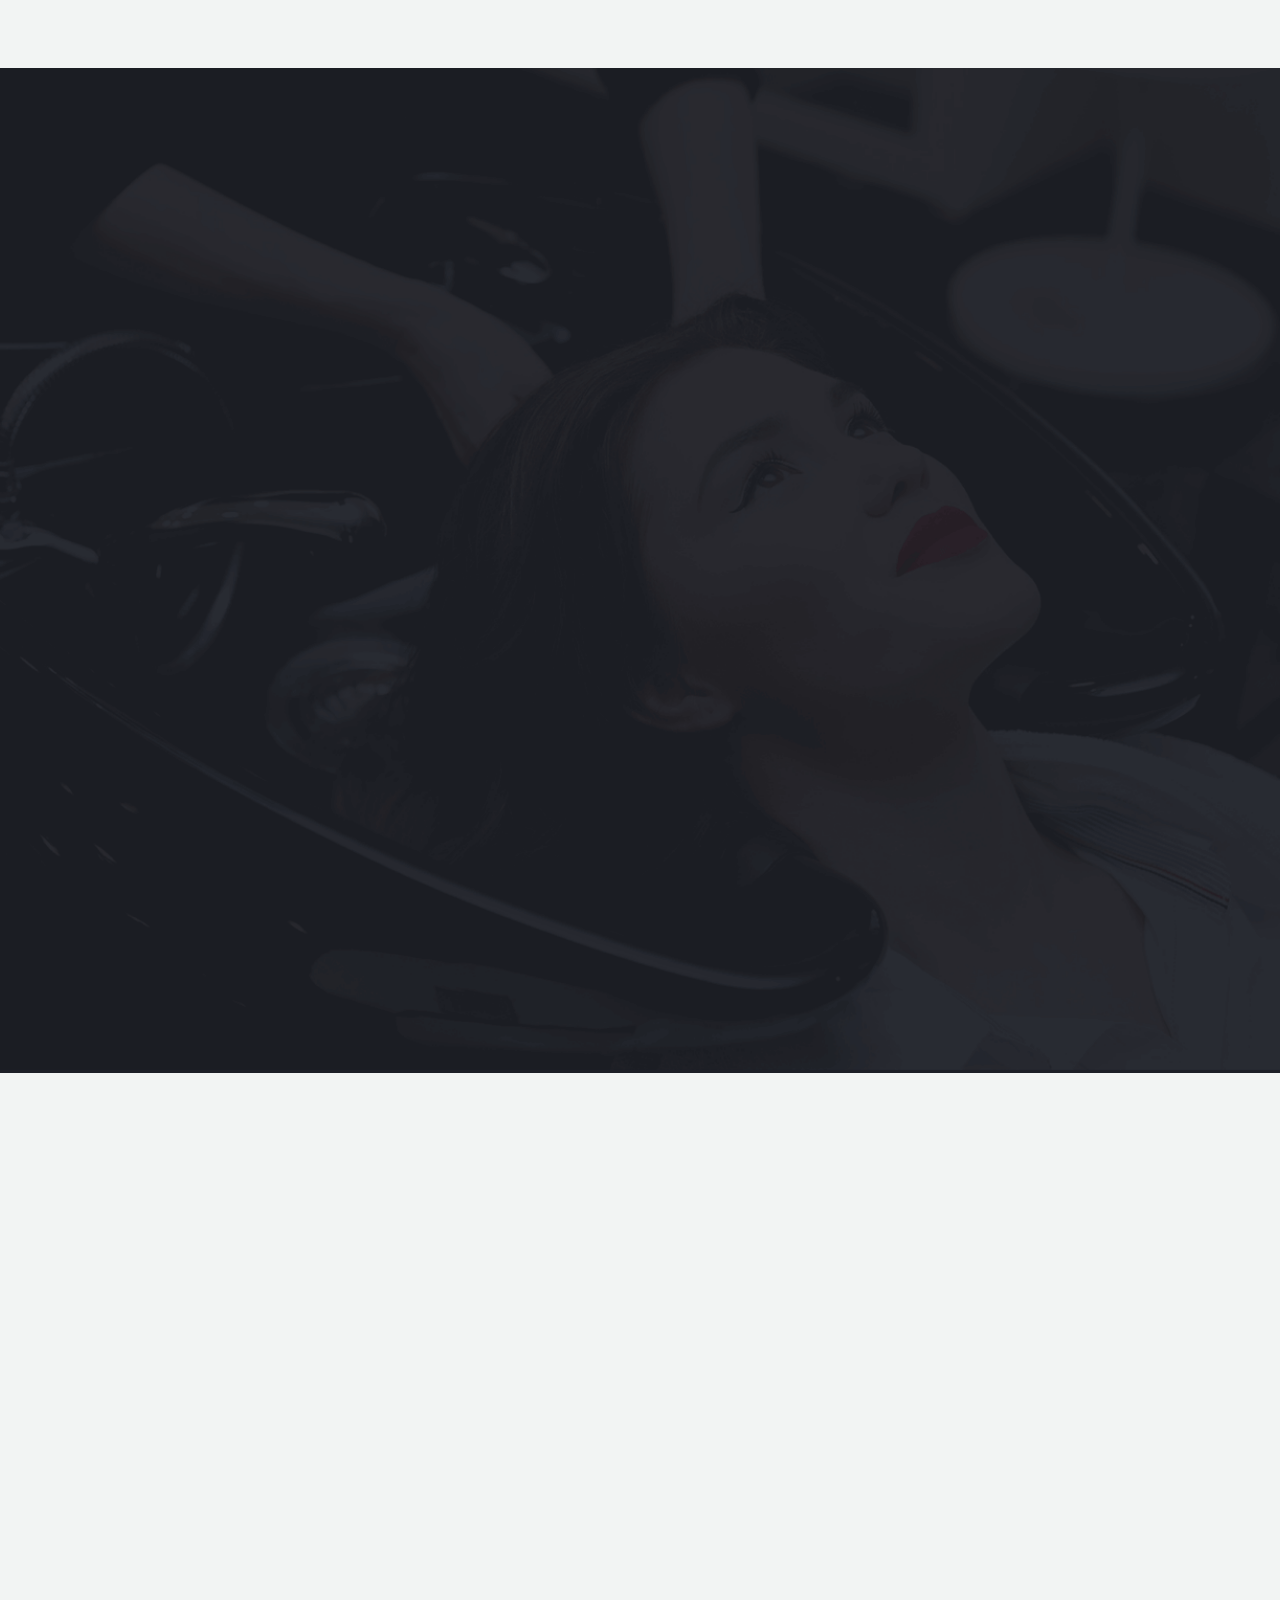
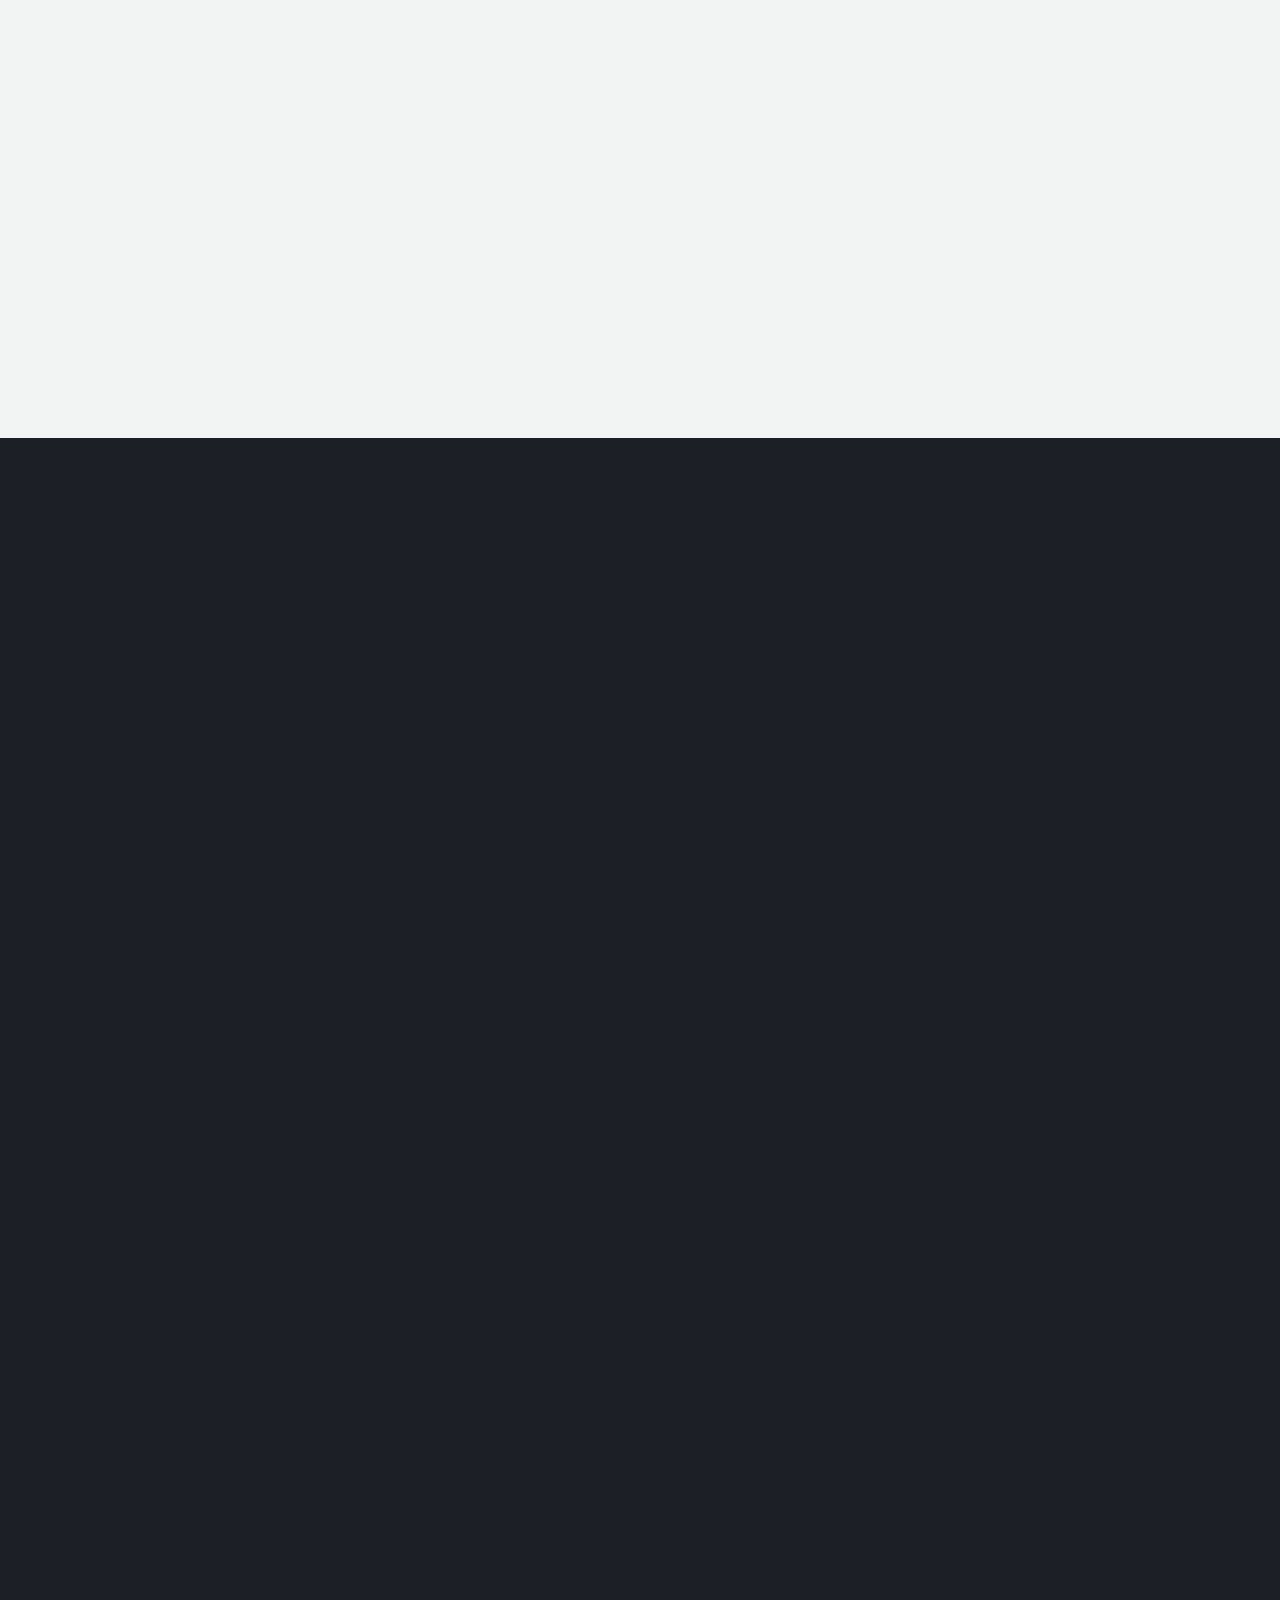
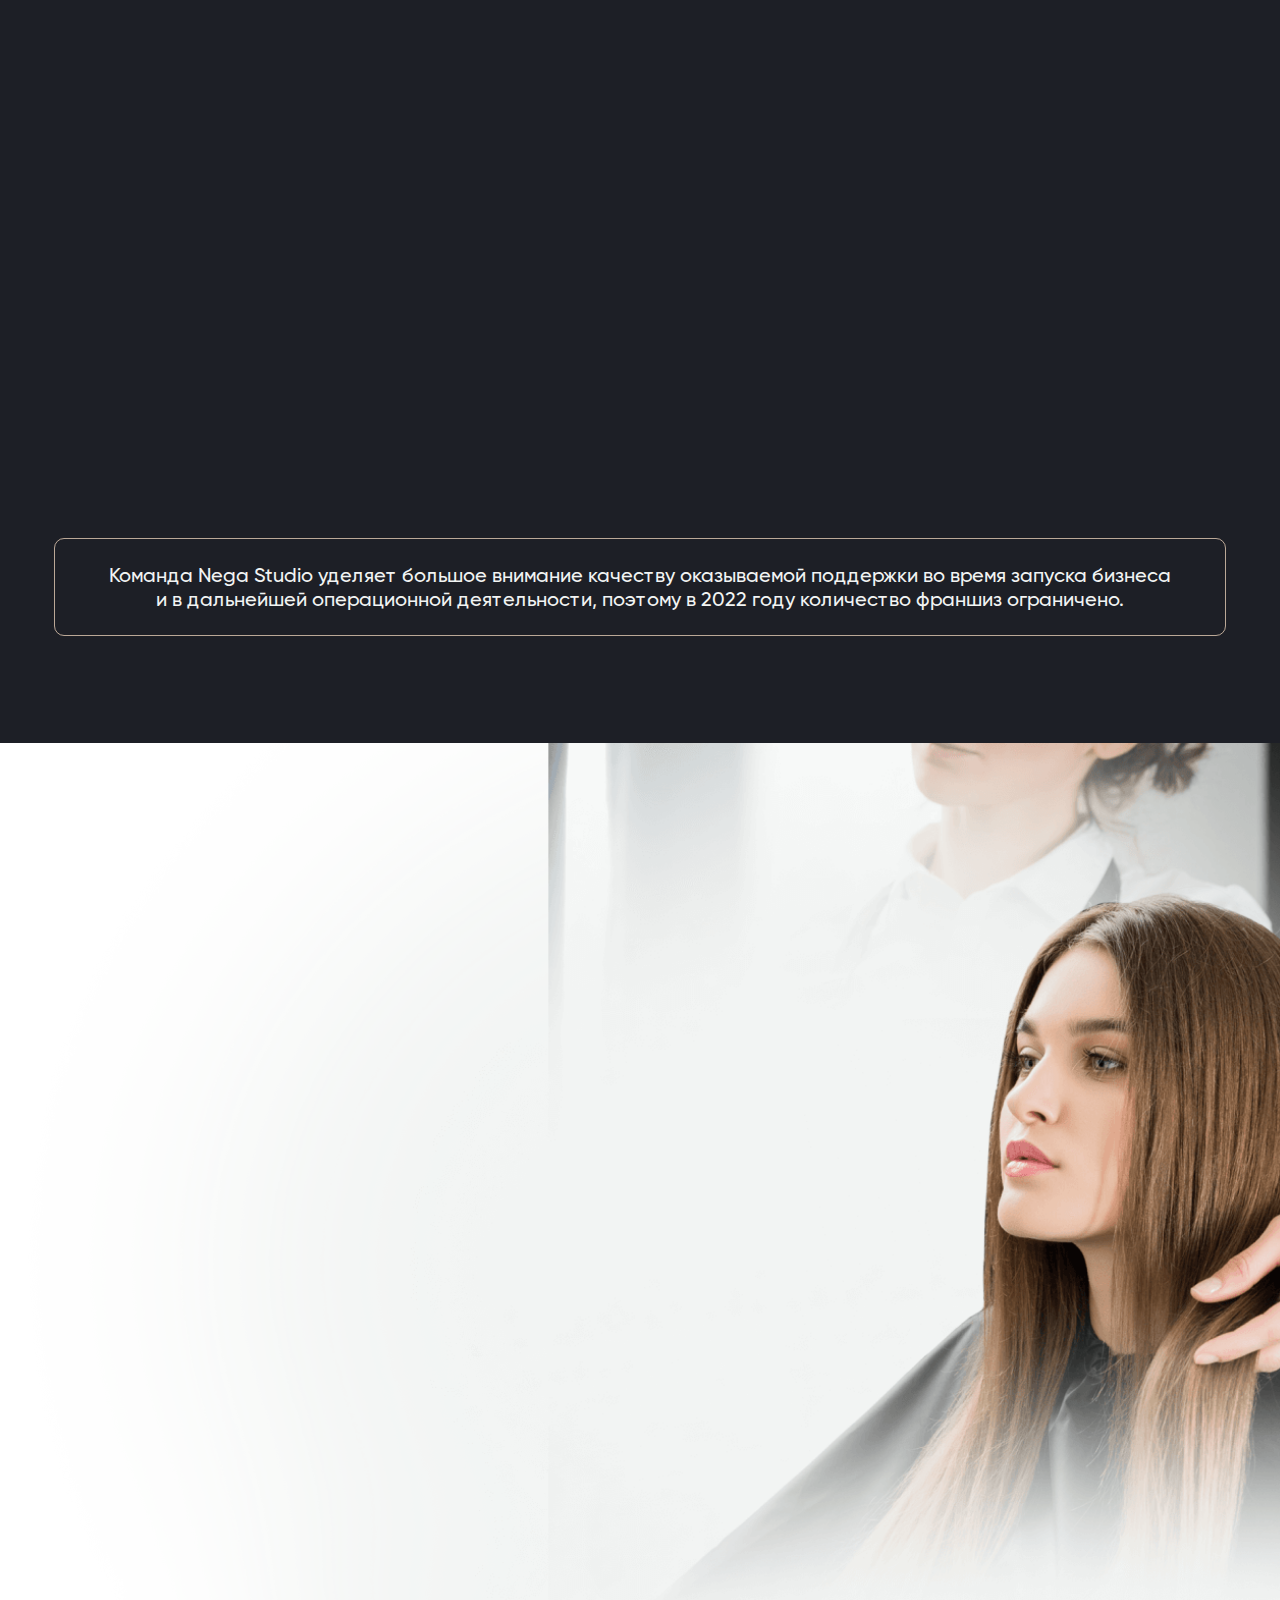
==== commit 01268746: "finally" ====
--- a/index.html
+++ b/index.html
@@ -10,7 +10,7 @@
       href="https://fonts.googleapis.com/css2?family=Bebas+Neue&display=swap"
       rel="stylesheet"
     />
-
+    <link rel="shortcut icon" href="favicon.ico" type="image/x-icon" />
     <link rel="stylesheet" href="./css/reset.css" />
     <link rel="stylesheet" href="./css/animate.css" />
     <link rel="stylesheet" href="./css/slick.css" />
@@ -51,7 +51,7 @@
         <main class="main">
           <div class="container">
             <div class="main__body">
-              <h1 class="main__title">
+              <h1 class="main__title wow fadeInLeft">
                 Запустите
                 <span>собственный салон красоты</span> по&nbsp;франшизе Nega
                 Beauty с&nbsp;востребованными beauty-услугами
@@ -61,7 +61,7 @@
                   ежемесячно</span
                 >
               </h1>
-              <p class="main__descr">
+              <p class="main__descr wow fadeInLeft">
                 Развивайте своё дело по&nbsp;одной из&nbsp;<span
                   >2&nbsp;отточенных бизнес-моделей</span
                 >
@@ -71,7 +71,7 @@
                 >
                 работы в&nbsp;beauty-сфере
               </p>
-              <div class="main__list">
+              <div class="main__list wow fadeInUp">
                 <div class="main__item">
                   <div class="main__item-img">
                     <img src="./img/header/01.svg" alt="icon" />
@@ -100,7 +100,7 @@
                   </p>
                 </div>
               </div>
-              <div class="main__slider">
+              <div class="main__slider wow fadeInUp">
                 <div class="slider-flex">
                   <div class="slider-track">
                     <div class="slide-list slide-active">
@@ -144,7 +144,7 @@
                   <span class="slide-dot"></span>
                 </div>
               </div>
-              <div class="main__button">
+              <div class="main__button wow fadeInLeft">
                 <div class="btn__cover">
                   <button class="btn top-btn">Получить материалы</button>
                 </div>
@@ -159,16 +159,16 @@
         <section class="format">
           <div class="container">
             <div class="format__body">
-              <h2 class="title format__title">
+              <h2 class="title format__title wow fadeInDown">
                 <span> 2 формата</span> салона красоты
               </h2>
-              <p class="format__descr descr">
+              <p class="format__descr descr wow fadeInUp">
                 По франшизе Nega Studio предлагается 2 независимые
                 бизнес-модели. Партнёр выбирает оптимальный формат в зависимости
                 от поставленных целей и интереса к определённому направлению в
                 beauty-сфере.
               </p>
-              <div class="format__tab">
+              <div class="format__tab wow fadeInLeft">
                 <div class="tabs">
                   <div class="tab__elem active">
                     Салон красоты с ногтевым сервисом
@@ -548,7 +548,7 @@
                   </div>
                 </div>
               </div>
-              <div class="format__sale">
+              <div class="format__sale wow fadeInUp">
                 <div class="sale__descr">
                   Головная компания берёт на себя организацию регулярных
                   поставок расходных материалов и косметических средств для
@@ -557,14 +557,14 @@
                 </div>
                 <div class="sale__amount">-10%</div>
               </div>
-              <div class="format__marketing">
+              <div class="format__marketing wow fadeInUpBig">
                 <img
                   src="./img/format/circle.png"
                   alt="schema"
                   class="marketing__schema"
                 />
                 <div class="marketing__block">
-                  <div class="marketing__title">
+                  <div class="marketing__title wow fadeInUp">
                     <p>
                       <span>Поток клиентов</span> будет обеспечен экспертами
                       головного офиса, использующих проверенные инструменты
@@ -620,11 +620,11 @@
         <section class="history">
           <div class="container">
             <div class="history__body">
-              <h2 class="history__title title">
+              <h2 class="history__title title wow fadeInRight">
                 4 шага на пути к успеху: история основателя салонов
                 <span>Nega Studio</span>
               </h2>
-              <div class="history__list">
+              <div class="history__list wow fadeInRight">
                 <div class="history__item">
                   <div class="history__item-title">
                     В 2000 году решила открыть собственный салон красоты.
@@ -682,8 +682,8 @@
         <section class="way">
           <div class="container">
             <div class="way__body">
-              <h3 class="way__title">ПУТЬ К ВЕРШИНЕ</h3>
-              <div class="way__list">
+              <h3 class="way__title wow fadeInLeft">ПУТЬ К ВЕРШИНЕ</h3>
+              <div class="way__list wow fadeInUp">
                 <div class="way__item first">
                   <div class="way__item-title">ШАГ 1</div>
                   <p class="way__item-descr">
@@ -724,7 +724,7 @@
                   <img src="./img/way/location.svg" alt="local" />
                 </div>
               </div>
-              <div class="way__form">
+              <div class="way__form wow fadeInDown">
                 <h2 class="way__form-title">
                   Узнайте от собственника, как открыть салон красоты
                 </h2>
@@ -794,15 +794,15 @@
         <section class="space">
           <div class="container">
             <div class="space__body">
-              <h2 class="space__title title">
+              <h2 class="space__title title wow fadeInUp">
                 Пространство <span>релакса, красоты и&nbsp;гармонии</span>
               </h2>
-              <p class="space__descr">
+              <p class="space__descr wow fadeInUp">
                 Салоны, где можно расслабиться и понежиться в руках
                 профессиональных мастеров, посещают девушки от 16 до 50 лет.
               </p>
               <div class="space__list">
-                <div class="space__item">
+                <div class="space__item wow fadeInLeft">
                   <img src="./img/space/01.jpg" alt="img" />
                   <div class="space__block">
                     <div class="space__block-descr">
@@ -813,7 +813,7 @@
                     </div>
                   </div>
                 </div>
-                <div class="space__item">
+                <div class="space__item wow fadeInRight">
                   <img src="./img/space/02.jpg" alt="img" />
                   <div class="space__block">
                     <div class="space__block-descr">
@@ -825,7 +825,7 @@
                   </div>
                 </div>
               </div>
-              <div class="space__text">
+              <div class="space__text wow fadeInUp">
                 Собственница салонов вложила всю душу в интерьер, поделилась с
                 гостями частичкой своего мировоззрения, передала настроение
                 релакса и наслаждения.
@@ -836,11 +836,11 @@
         <section class="statistic">
           <div class="container">
             <div class="statistic__body">
-              <h2 class="title statistic__title">
+              <h2 class="title statistic__title wow fadeInRight">
                 Россияне стали тратить на&nbsp;услуги салонов красоты на
                 <span>47%</span> больше
               </h2>
-              <div class="statistic__block">
+              <div class="statistic__block wow fadeInRight">
                 <div class="statistic__list">
                   <div class="statistic__item">
                     <div class="statistic__item-title first">
@@ -902,11 +902,11 @@
         <section class="period">
           <div class="container">
             <div class="period__body">
-              <h2 class="period__title">
+              <h2 class="period__title wow fadeInUpBig">
                 Многие услуги проводятся с определённой периодичностью для
                 поддержания ухоженного внешнего вида:
               </h2>
-              <div class="period__list">
+              <div class="period__list wow fadeInDown">
                 <div class="first__list">
                   <div class="first__item first">
                     <p>Педикюр делают <span>1 раз</span> в месяц</p>
@@ -973,16 +973,16 @@
         <section class="areas">
           <div class="container">
             <div class="areas__body">
-              <h2 class="areas__title title">
+              <h2 class="areas__title title wow fadeInUp">
                 <span>8 ключевых направлений</span> услуг салонов Nega Beauty
               </h2>
-              <p class="areas__descr descr">
+              <p class="areas__descr descr wow fadeInUp">
                 Эксперты головной компании тщательно изучают потребности
                 клиентов и&nbsp;формируют оптимальный набор востребованных
                 услуг. Таким образом, удаётся достигать максимального охвата
                 целевой аудитории.
               </p>
-              <div class="areas__list">
+              <div class="areas__list wow fadeInUp">
                 <div class="areas__item first">
                   <div class="areas__item-title">Парикмахерские услуги</div>
                   <ul class="areas__item-list">
@@ -993,7 +993,7 @@
                     <li class="areas__item-item">Фитоламинирование</li>
                   </ul>
                 </div>
-                <div class="areas__item second">
+                <div class="areas__item second wow fadeInUp">
                   <div class="areas__item-title">Ногтевой сервис</div>
                   <ul class="areas__item-list">
                     <li class="areas__item-item">Маникюр</li>
@@ -1073,7 +1073,7 @@
                   </ul>
                 </div>
               </div>
-              <div class="format__sale">
+              <div class="format__sale wow fadeInUp">
                 <div class="sale__descr">
                   За счёт регулярного посещения некоторых услуг и предоставления
                   системы лояльности
@@ -1087,15 +1087,15 @@
         <section class="support">
           <div class="container">
             <div class="support__body">
-              <h2 class="support__title title">
+              <h2 class="support__title title wow fadeInUp">
                 <span>16 направлений экспертной</span> поддержки от головной
                 компании
               </h2>
-              <p class="support__descr">
+              <p class="support__descr wow fadeInUp">
                 Задача головного офиса — поддерживать и развивать бизнес
                 партнёров:
               </p>
-              <div class="support__list">
+              <div class="support__list wow fadeInUp">
                 <div class="support__first">
                   <div class="support__item first">
                     <p class="support__item-descr">
@@ -1286,7 +1286,7 @@
                   <img src="./img/support/effect.png" alt="effect" />
                 </div>
               </div>
-              <div class="support__adaptive">
+              <div class="support__adaptive wow fadeInUp">
                 <div class="support__adaptive-list">
                   <div class="support__adaptive-item">
                     <div class="support__adaptive-amout">
@@ -1486,14 +1486,14 @@
                 <div class="support__btn">Узнать больше</div>
                 <img src="./img/support/openArrow.png" alt="arrow" />
               </div>
-              <div class="support__subtitle">
+              <div class="support__subtitle wow fadeInUp">
                 Предоставляется доступ к рабочему чату для проведения
                 консультаций от собственника салона <span>Nega Studio</span> по
                 всем текущим вопросам.
                 <span>Полноценная поддержка</span> поможет выйти на плановые
                 показатели за <span>5 месяцев.</span>
               </div>
-              <div class="support__bottom">
+              <div class="support__bottom wow fadeInDown">
                 <div class="support__text">
                   Заручитесь поддержкой от собственника компании
                 </div>
@@ -1509,18 +1509,18 @@
         <section class="option">
           <div class="container">
             <div class="option__body">
-              <h2 class="option__title title">
+              <h2 class="option__title title wow fadeInUp">
                 2&nbsp;варианта инвестирования для выхода на&nbsp;чистую
                 ежемесячную прибыль
                 <span>от&nbsp;200&nbsp;000 до&nbsp;450&nbsp;000 рублей</span>
               </h2>
-              <p class="option__descr">
+              <p class="option__descr wow fadeInUp">
                 Эксперты головной компании проанализировали работу салонов
                 красоты Nega Studio различных форматов, посчитали расходы на
                 запуск, оптимизировали показатели и&nbsp;подготовили таблицу с
                 необходимыми вложениями:
               </p>
-              <div class="table__wrapper">
+              <div class="table__wrapper wow fadeInUpBig">
                 <table>
                   <tr>
                     <th>Статья расходов</th>
@@ -1574,7 +1574,7 @@
                   </tr>
                 </table>
               </div>
-              <div class="option__subtitle">
+              <div class="option__subtitle wow fadeInUp">
                 Благодаря правильному распределению расходов удастся выгодно
                 арендовать помещение, сделать качественный ремонт, закупить
                 необходимое оборудование и&nbsp;уверенно стартовать
@@ -1586,16 +1586,16 @@
         <section class="results">
           <div class="container">
             <div class="results__body">
-              <h2 class="results__title title">
+              <h2 class="results__title title wow fadeInUp">
                 <span>6&nbsp;ключевых финансовых результатов</span> как
                 доказательство эффективности каждой бизнес-модели
               </h2>
-              <p class="results__descr">
+              <p class="results__descr wow fadeInUp">
                 Цифры собраны согласно работе всех салонов красоты Nega Studio.
                 Эксперты помогут достичь плановых показателей в&nbsp;оптимальные
                 сроки:
               </p>
-              <div class="result__block">
+              <div class="result__block wow fadeInDown">
                 <div class="result__tabs">
                   <div class="result__tab active">
                     Салон красоты с ногтевым сервисом
@@ -1741,13 +1741,13 @@
                   </div>
                 </div>
               </div>
-              <div class="results__subtitle">
+              <div class="results__subtitle wow fadeInUp">
                 При чётком выполнении рекомендаций головного офиса,
                 заинтересованности партнёра в&nbsp;масштабировании бизнеса,
                 стремлении к&nbsp;росту и&nbsp;развитию в&nbsp;beauty-сфере,
                 удастся выйти на <span>более высокие показатели.</span>
               </div>
-              <div class="results__bottom">
+              <div class="results__bottom wow fadeInDown">
                 <p class="results__bottom-descr">
                   Получите детализированную модель бизнеса на
                   <span>2 года</span>
@@ -1764,21 +1764,21 @@
         <section class="start">
           <div class="container">
             <div class="start__body">
-              <h2 class="start__title title">
+              <h2 class="start__title title wow fadeInUp">
                 В&nbsp;2022 году планируется<br />
                 запуск <span>только 10&nbsp;салонов</span> красоты Nega Beauty
               </h2>
-              <p class="start__descr">
+              <p class="start__descr wow fadeInUp">
                 Головной офис готов запустить бизнес с&nbsp;ограниченным числом
                 партнёров, чтобы каждому оказывать полноценную поддержку
                 на&nbsp;всех этапах развития.
               </p>
-              <p class="start__subtitle">
+              <p class="start__subtitle wow fadeInUp">
                 Эксперты планируют открыть новые франчайзинговые точки
                 в&nbsp;городах, близких по&nbsp;экономическим, социальным
                 и&nbsp;культурным показателям к&nbsp;г. Москве:
               </p>
-              <div class="start__block">
+              <div class="start__block wow bounceInUp">
                 <div class="start__cities">
                   <div class="start__city div1">
                     <img src="./img/start/01.png" alt="city" />
@@ -1868,11 +1868,11 @@
                   </div>
                 </div>
               </div>
-              <p class="start__partners">
+              <p class="start__partners wow fadeInUp">
                 Потенциальные партнёры франшизы Nega Beauty:
               </p>
-              <div class="partners__list">
-                <div class="partners__item first">
+              <div class="partners__list ">
+                <div class="partners__item first wow fadeInLeft">
                   <div class="partners__title">Инвесторы и предприниматели</div>
                   <div class="partners__descr">
                     Франшиза Nega Studio подойдет для тех, кто готов
@@ -1881,7 +1881,7 @@
                     бизнес-модели.
                   </div>
                 </div>
-                <div class="partners__item second">
+                <div class="partners__item second wow fadeInUp">
                   <div class="partners__title">Мастера в beauty-индустрии</div>
                   <div class="partners__descr">
                     Оказываете услуги на дому или в арендованном помещении за
@@ -1892,7 +1892,7 @@
                     прибыль.
                   </div>
                 </div>
-                <div class="partners__item third">
+                <div class="partners__item third wow fadeInRight">
                   <div class="partners__title">
                     Семейные пары, желающие создать бизнес
                   </div>
@@ -1914,12 +1914,12 @@
         <section class="run">
           <div class="container">
             <div class="run__body">
-              <h2 class="run__title title">
+              <h2 class="run__title title wow fadeInLeft">
                 Запустите салон красоты по&nbsp;франшизе Nega Beauty, благодаря
                 высокому качеству услуг,
                 <span>70% клиентов вернутся повторно</span>
               </h2>
-              <div class="run__block">
+              <div class="run__block wow fadeInLeft">
                 <p class="run__descr">
                   За&nbsp;22&nbsp;года работы салон Nega Beauty автоматизировала
                   рабочие процессы и&nbsp;делает упор на&nbsp;качественном
@@ -1938,13 +1938,13 @@
                   предпринимательства.
                 </p>
               </div>
-              <div class="run__open">
+              <div class="run__open wow fadeInLeft">
                 Откройте собственный салон красоты по&nbsp;франшизе, дарите
                 клиентам заботу, красоту и&nbsp;истинное удовольствие, выходите
                 на&nbsp;чистую прибыль всего за&nbsp;считанные месяцы
                 и&nbsp;развивайтесь вместе с командой профессионалов.
               </div>
-              <div class="way__form">
+              <div class="way__form wow fadeInUpBig">
                 <h2 class="way__form-title">
                   Узнайте от собственника, как открыть салон красоты
                 </h2>
@@ -2014,7 +2014,7 @@
       </div>
       <footer class="footer">
         <div class="container">
-          <div class="footer__body">
+          <div class="footer__body wow fadeInUp">
             <div class="footer__top">
               <p>Nega Studio ®,2000-<span class="date-now">2022 г.</span></p>
               <p>ООО «РИЧИ»,ИНН 123456789</p>
@@ -2026,7 +2026,8 @@
                 alt="logo"
                 class="footer__logo"
               />
-              <img src="./img/footer/vk.png" alt="vk" class="footer__vk" />
+              <a href="https://vk.com/public211336301" target="_blank"> <img src="./img/footer/vk.png" alt="vk" class="footer__vk" /></a>
+             
               <div class="footer__policy">
                 <span class="politicy ">Политика конфиденциальности</span>
               </div>
@@ -2338,8 +2339,7 @@
                   2. Настоящая политика Оператора в отношении обработки
                   персональных данных (далее – Политика) применяется ко всей
                   информации, которую Оператор может получить о посетителях
-                  веб-сайта компании Max Dar Sound Security (полное ООО «СК
-                  МАКСДАР», ИНН 5262379949).
+                  веб-сайта компании Nega Studio (полное ОООО «РИЧИ», ИНН 7727641828).
                 </li>
               </ol>
 
@@ -2473,7 +2473,7 @@
                   предложениях и различных событиях. Пользователь всегда может
                   отказаться от получения информационных сообщений, направив
                   Оператору письмо на адрес электронной почты с доменом
-                  dp@md-ss.ru с пометкой «Отказ от уведомлений о новых продуктах
+                  Info_nega@bk.ru с пометкой «Отказ от уведомлений о новых продуктах
                   и услугах и специальных предложениях».
                 </li>
                 <li class="priv-policy__item">
@@ -2599,5 +2599,9 @@
     <script src="./js/tab.js"></script>
     <script src="./js/accordion.js"></script>
     <script src="./js/date.js"></script>
+    <script src="./js/wow.min.js"></script>
+    <script>
+      new WOW().init();
+    </script>
   </body>
 </html>
--- a/css/style.css
+++ b/css/style.css
@@ -108,6 +108,7 @@
   border-radius: 85px;
   padding: 7px;
   display: inline-block;
+
 }
 
 .btn__cover:hover {
@@ -132,7 +133,59 @@
   text-align: center;
   color: #f3f0eb;
   padding: 26px 109px 25.5px;
-}
+  position: relative;
+  overflow: hidden;
+}
+.btn::after {
+	content: "";
+	margin-left: 60px;
+	width: 25px;
+	height: 300px;
+	background: -webkit-gradient(linear, left bottom, left top, from(#fff), to(rgba(255, 255, 255, 0.01)));
+	background: linear-gradient(0deg, #fff, rgba(255, 255, 255, 0.01));
+	-webkit-animation-delay: 0.05s;
+	animation-delay: 0.05s;
+	position: absolute;
+	-webkit-animation-timing-function: ease-in-out;
+	animation-timing-function: ease-in-out;
+	-webkit-transition: all 0.3s;
+	transition: all 0.3s;
+	-webkit-animation-name: slideme;
+	animation-name: slideme;
+	-webkit-animation-duration: 4s;
+	animation-duration: 4s;
+	-webkit-animation-iteration-count: infinite;
+	animation-iteration-count: infinite;
+	-webkit-transform: rotate(45deg);
+	transform: rotate(45deg);
+  position: absolute;
+  left: -90px;
+  top: -150px;
+	z-index: 0; 
+}
+	
+	@-webkit-keyframes slideme {
+		0% {
+		  left: -30px;
+		  margin-left: 0;
+		}
+		30%,
+		to {
+		  left: 110%;
+		  margin-left: 80px;
+		}
+	 }
+	 @keyframes slideme {
+		0% {
+		  left: -30px;
+		  margin-left: 0;
+		}
+		30%,
+		to {
+		  left: 110%;
+		  margin-left: 80px;
+		}
+	 }
 
 /* =================================================  header  ================================================ */
 .header {
@@ -3374,6 +3427,7 @@
 }
 .footer__vk {
   padding-bottom: 15px;
+  cursor: pointer;
 }
 .footer__policy {
   font-family: "gilroy-regular";
--- a/css/modals.css
+++ b/css/modals.css
@@ -118,7 +118,7 @@
 }
 
 .popup-presentation__item {
-  padding: 58px 118px 48px 38.5px;
+  padding: 64px 118px 48px 38.5px;
   display: flex;
   justify-content: space-between;
 }
@@ -150,7 +150,7 @@
 }
 .modal__cover {
   width: 310px;
-  margin-top: 14px;
+  margin-top: 18px;
 }
 .modal__btn {
   font-family: "Century Gothic";
@@ -189,7 +189,7 @@
   flex-direction: column;
   width: 100%;
   margin-top: 0;
-  margin-bottom: 33px;
+  margin-bottom: 38px;
   padding: 0;
 }
 @media (max-width: 767px) {
@@ -320,14 +320,15 @@
 .priv-policy {
   position: relative;
   max-width: 760px;
-  padding: 24px 44px;
+  margin: 0 auto;
+  padding: 25px;
   background-color: white;
   color: black;
   font-size: 16px;
 }
 @media (max-width: 770px) {
   .priv-policy {
-    padding: 20px 15px;
+    padding: 0px;
   }
 }
 @media (max-width: 600px) {
@@ -339,17 +340,26 @@
 .priv-policy__title {
   padding-bottom: 35px;
   text-align: center;
-  font-family: "Lato-Bold";
-  font-weight: 700;
+  font-size: 20px;
+  font-family: "gilroy-bold";
 }
 
 .priv-policy__subtitle,
 .priv-policy__text {
-  font-family: "Lato-Bold";
+  font-family: "gilroy-bold";
   font-weight: 700;
   margin-bottom: 5px;
 }
-
+@media (max-width: 600px) {
+  .priv-policy__title {
+    padding-bottom: 20px;
+    font-size: 17px;
+  }
+  .priv-policy__subtitle,
+.priv-policy__text {
+  text-align: center;
+}
+}
 .priv-policy__list {
   padding-left: 25px;
   list-style: none;
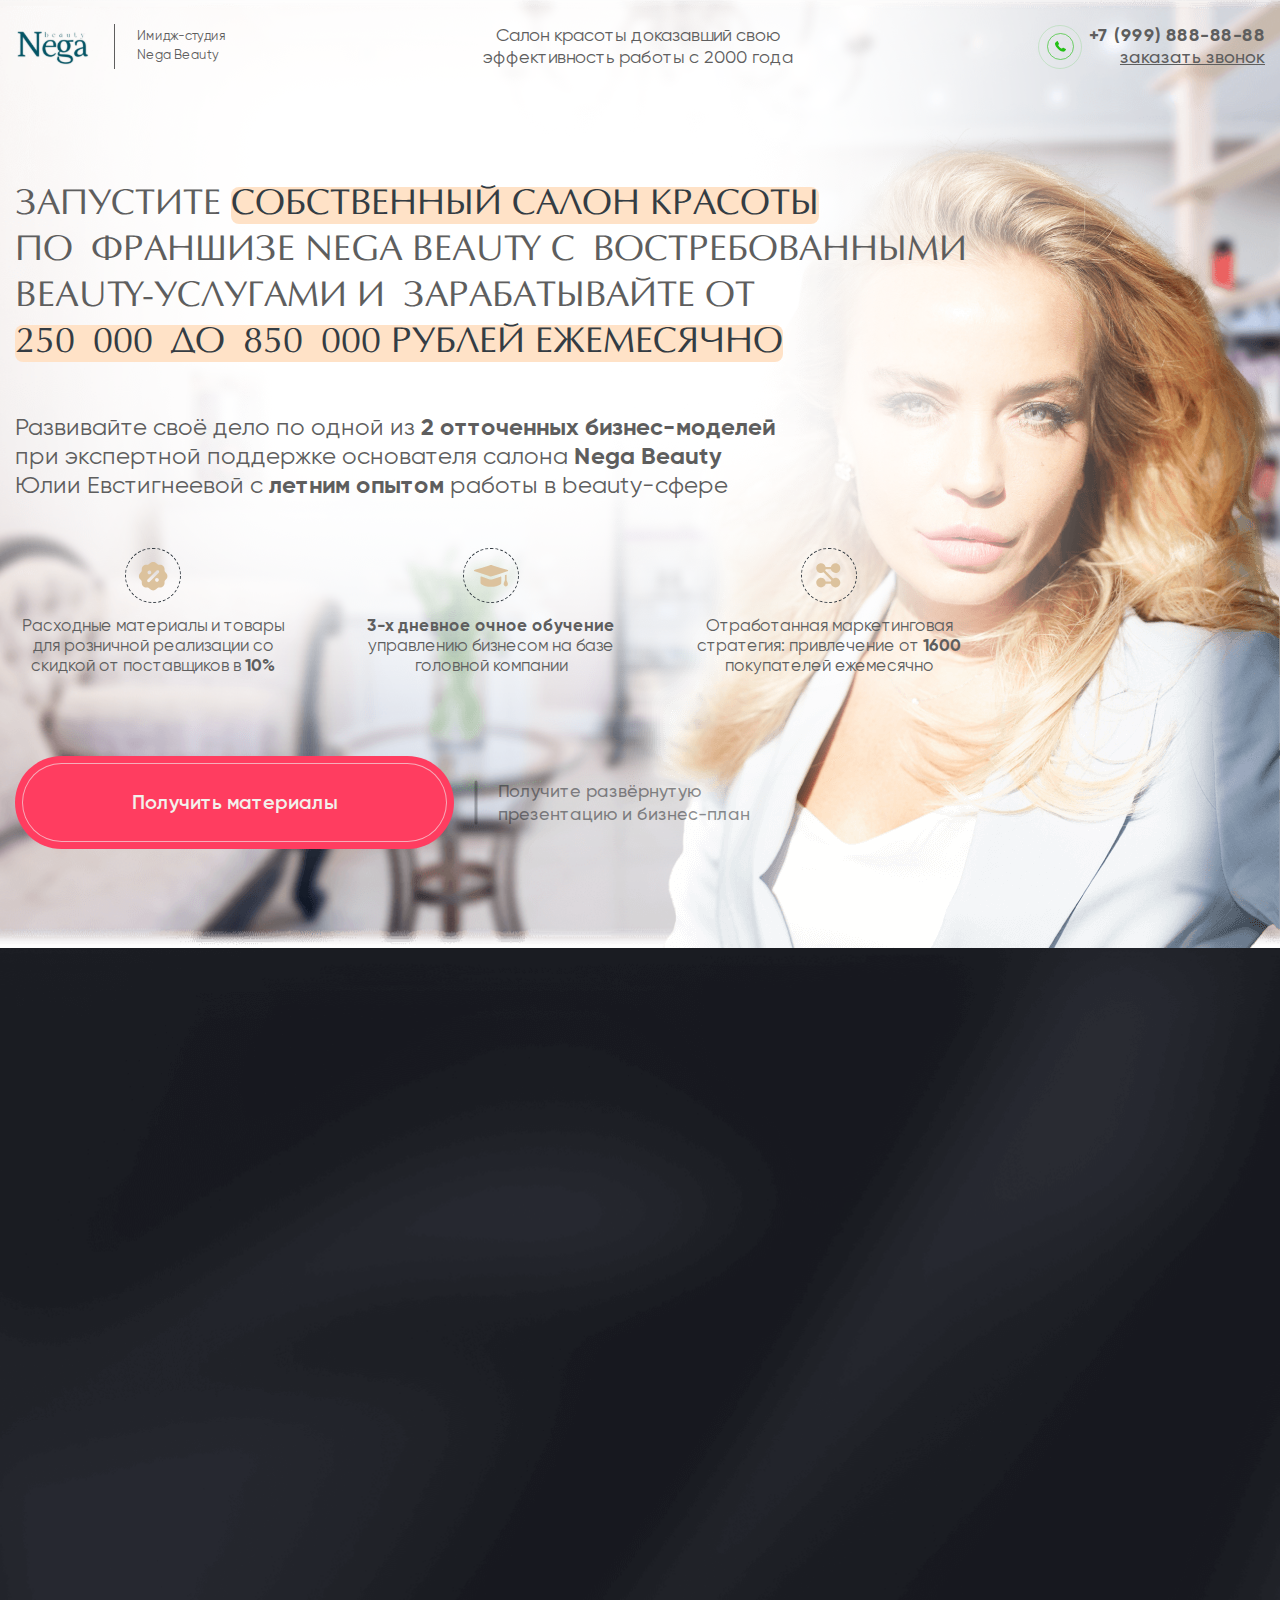
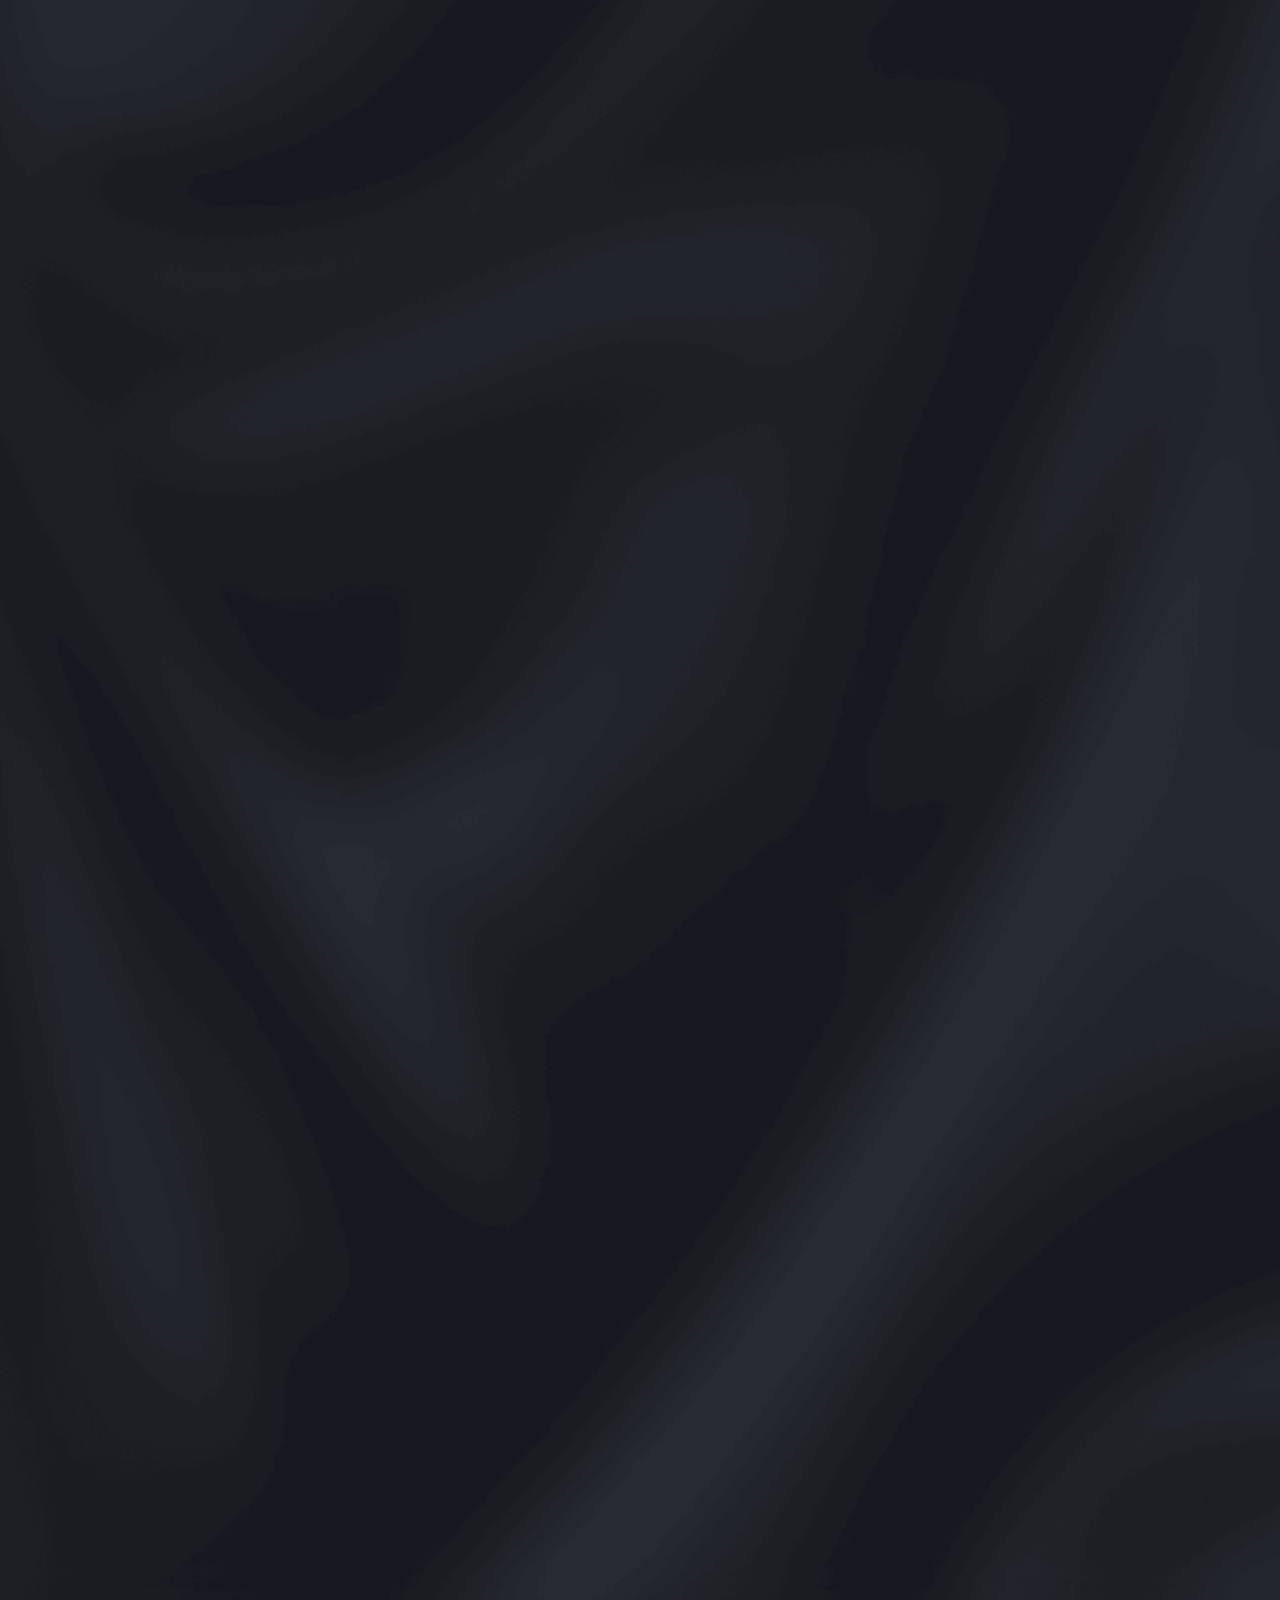
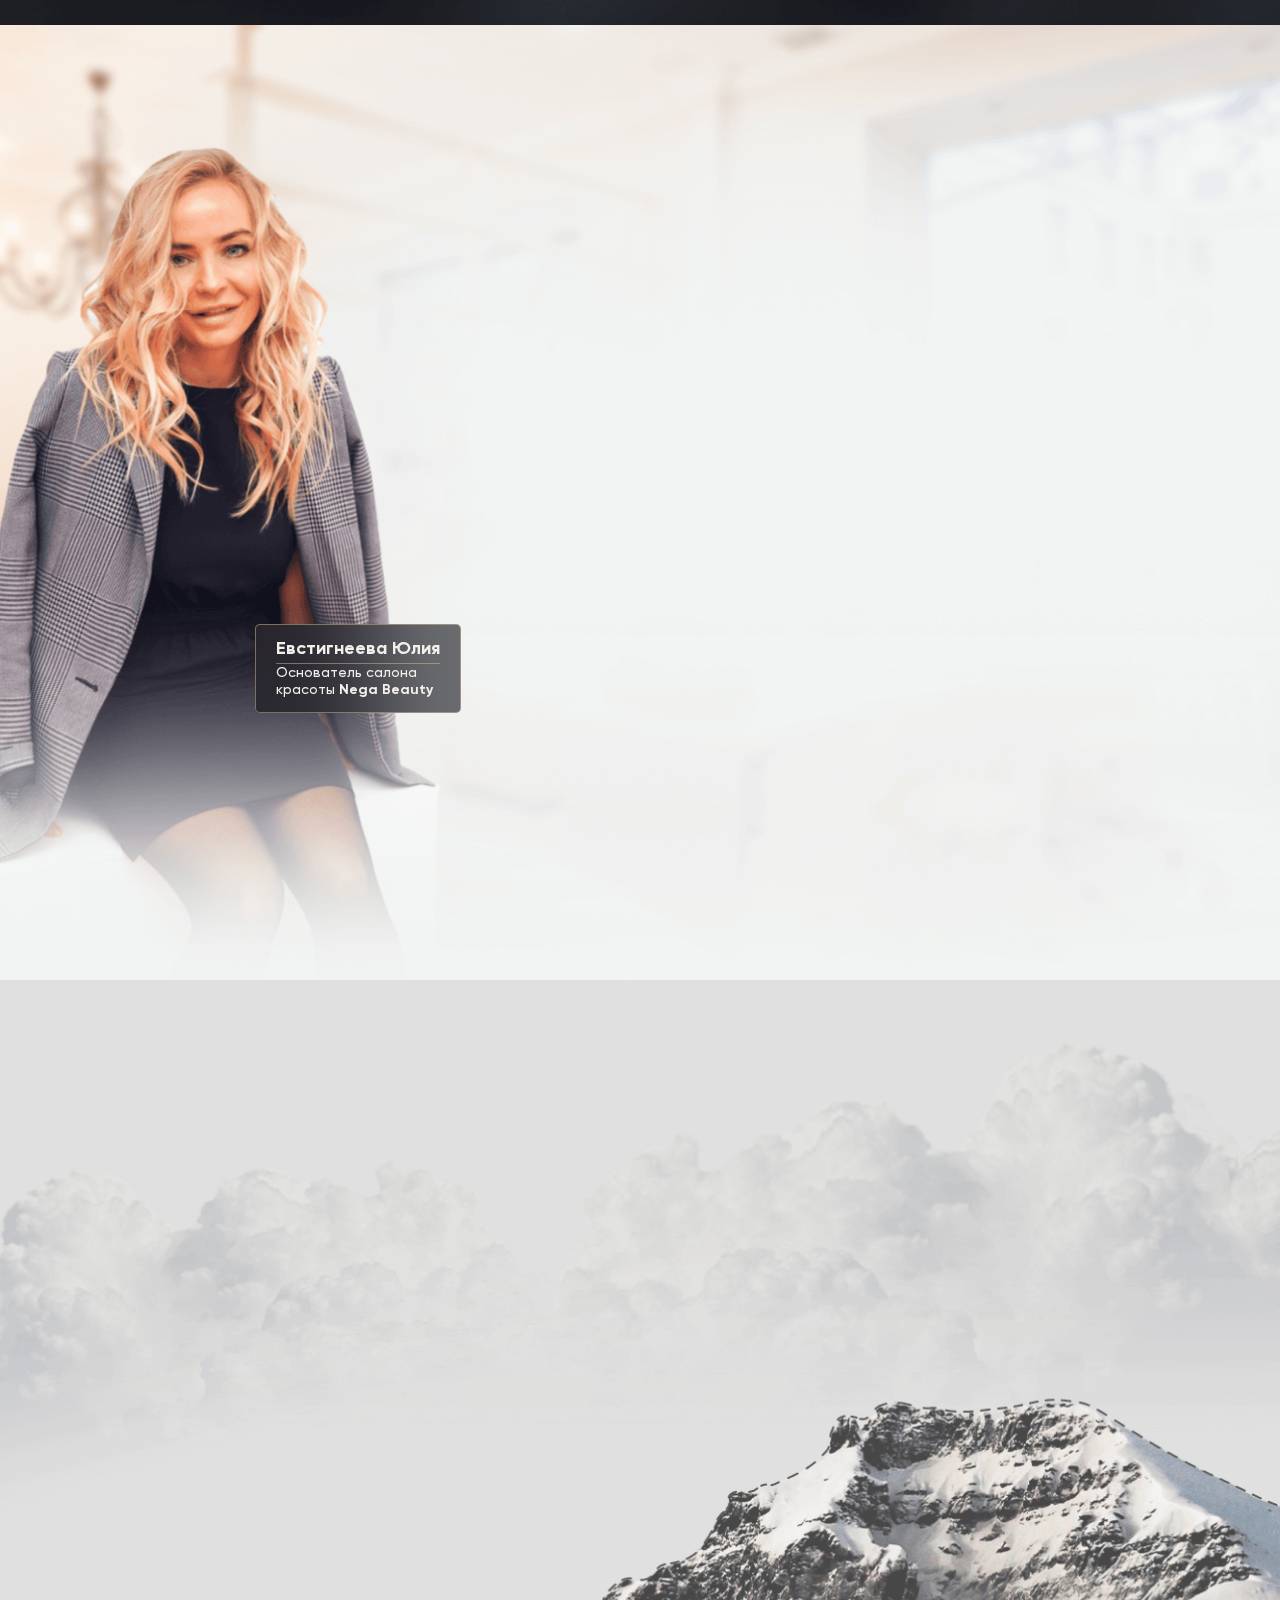
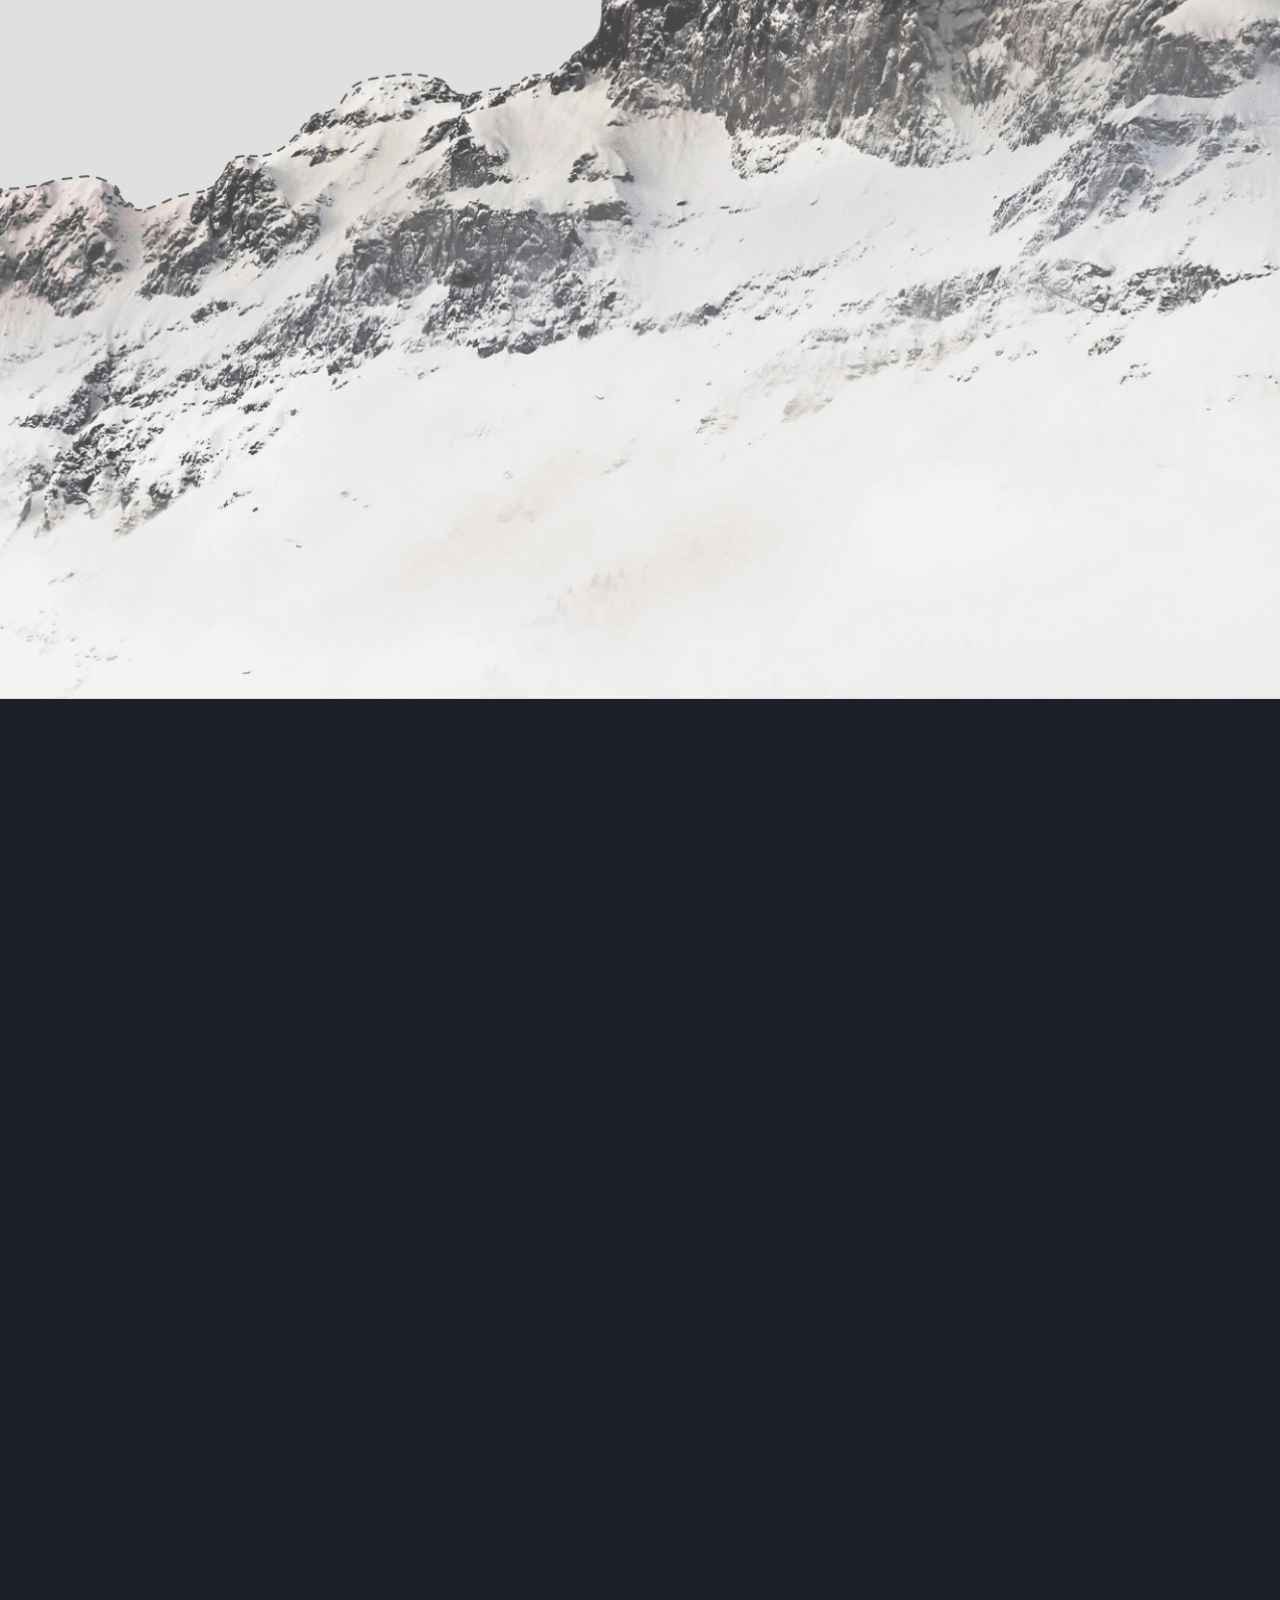
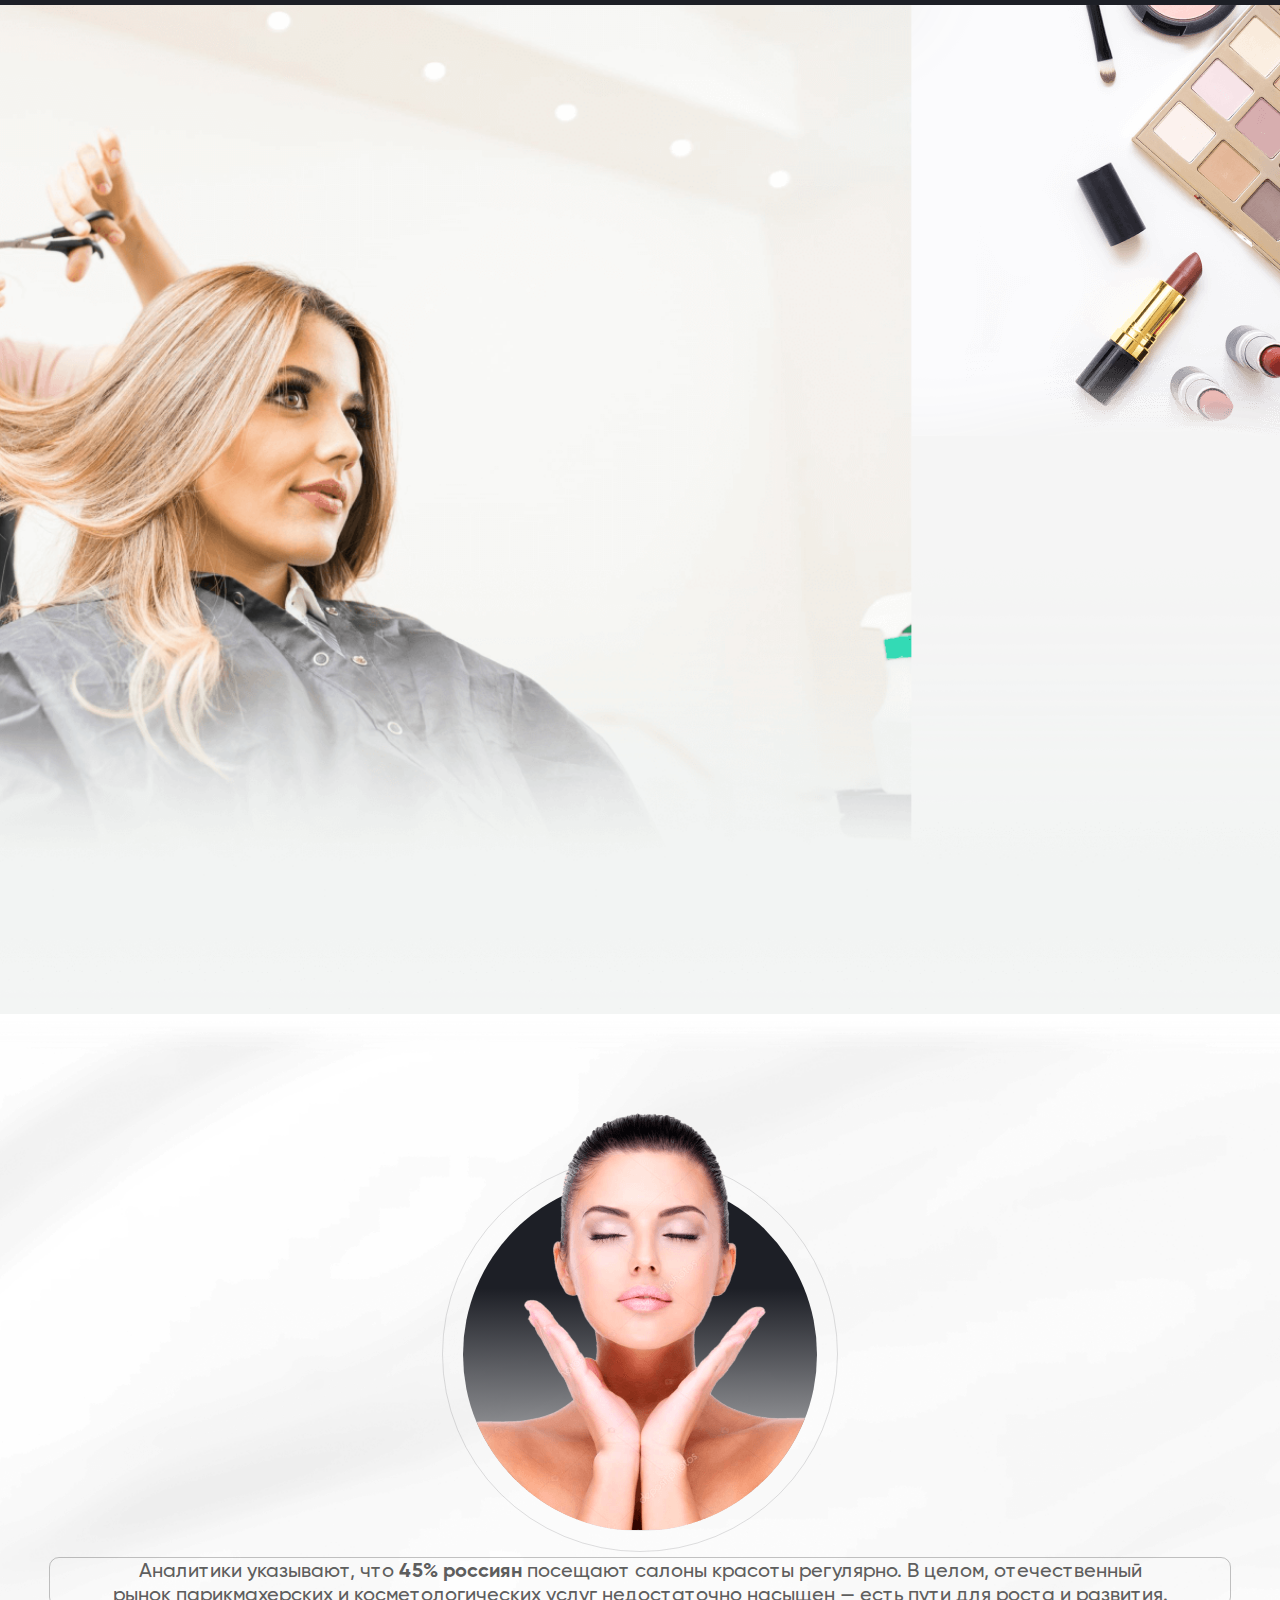
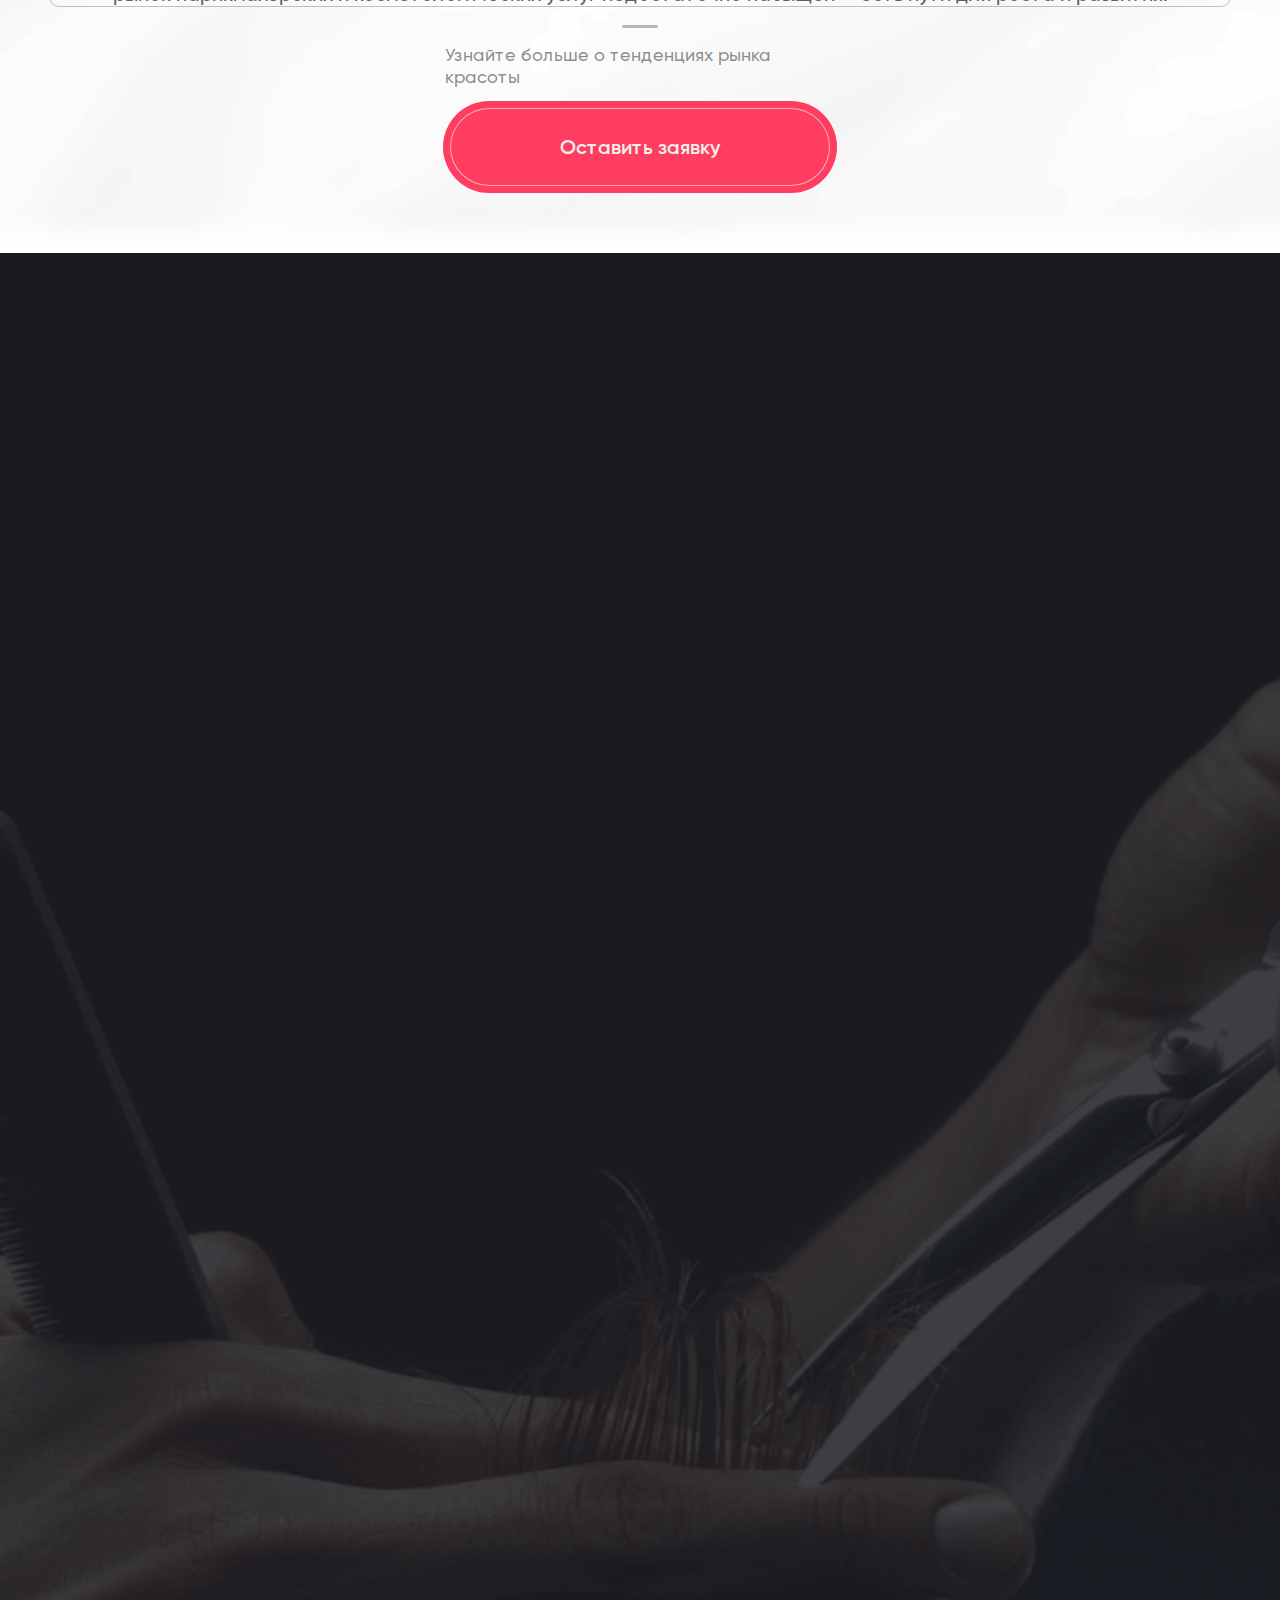
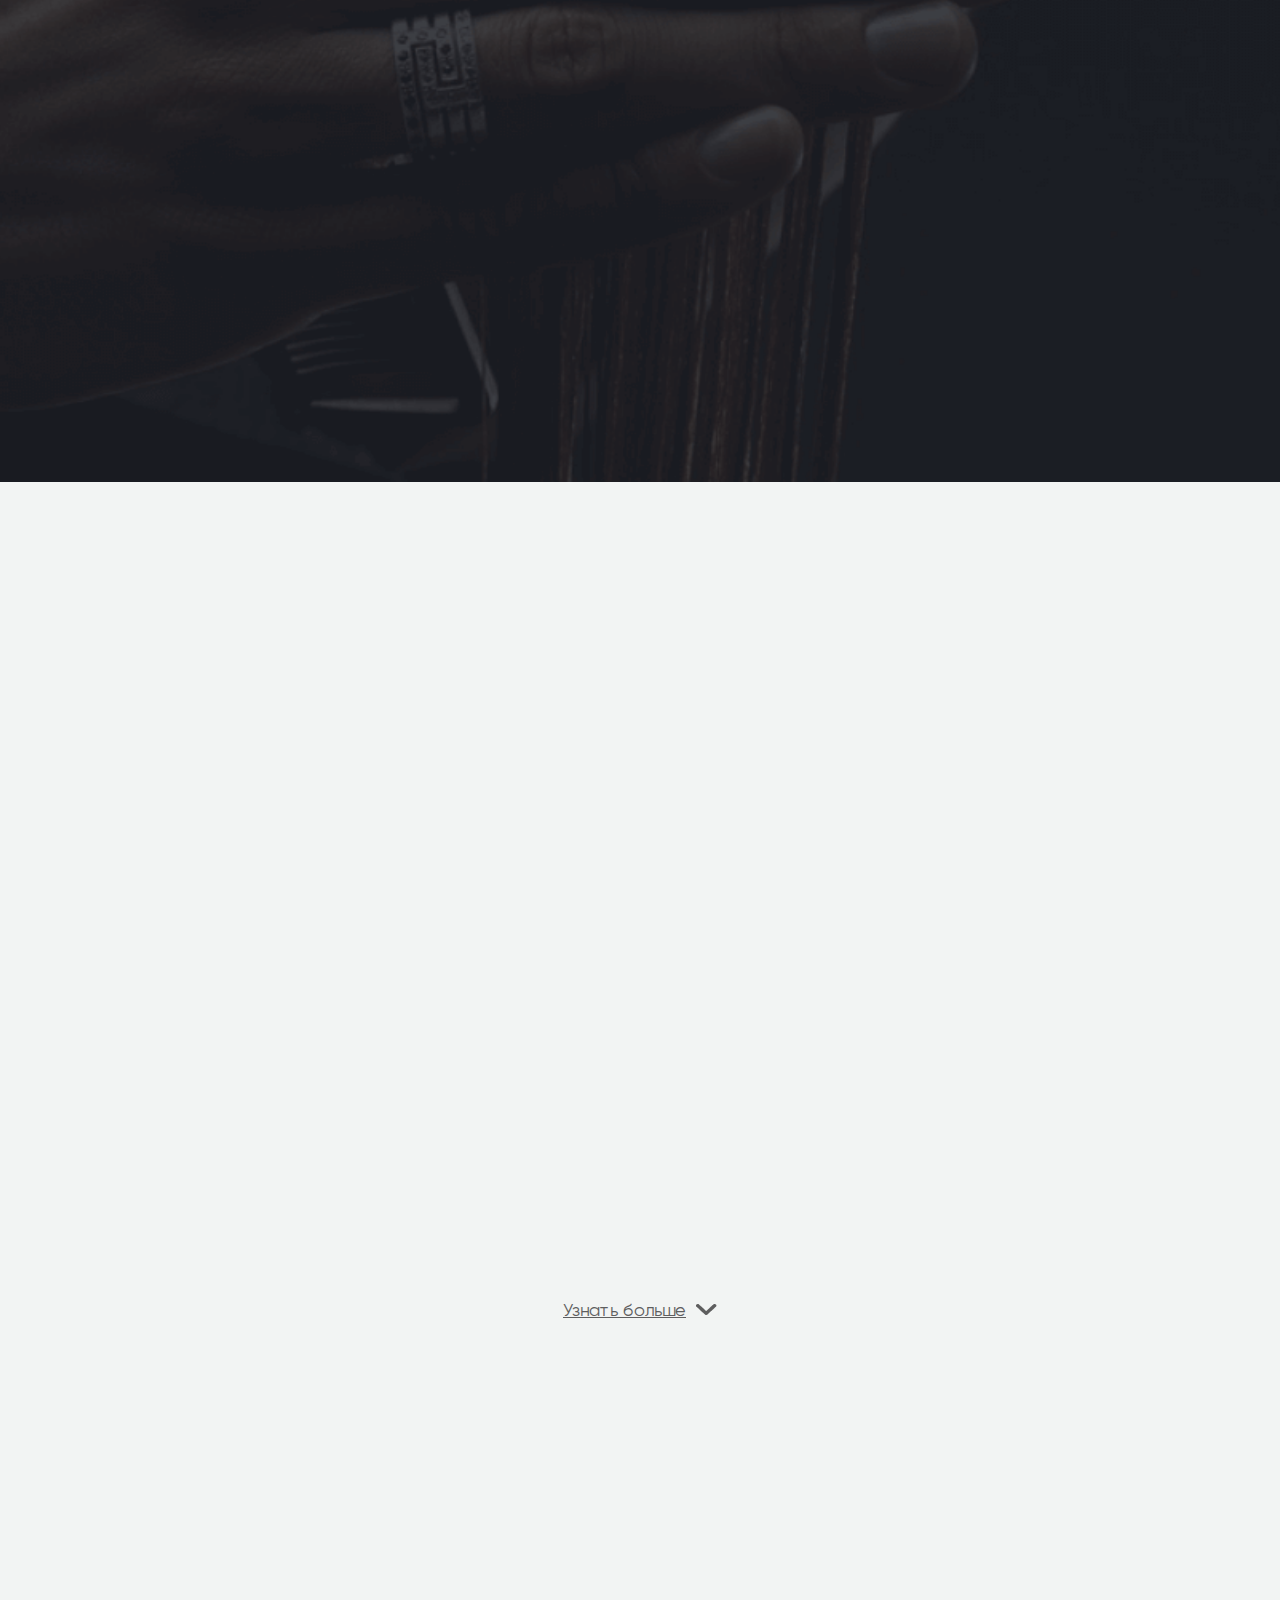
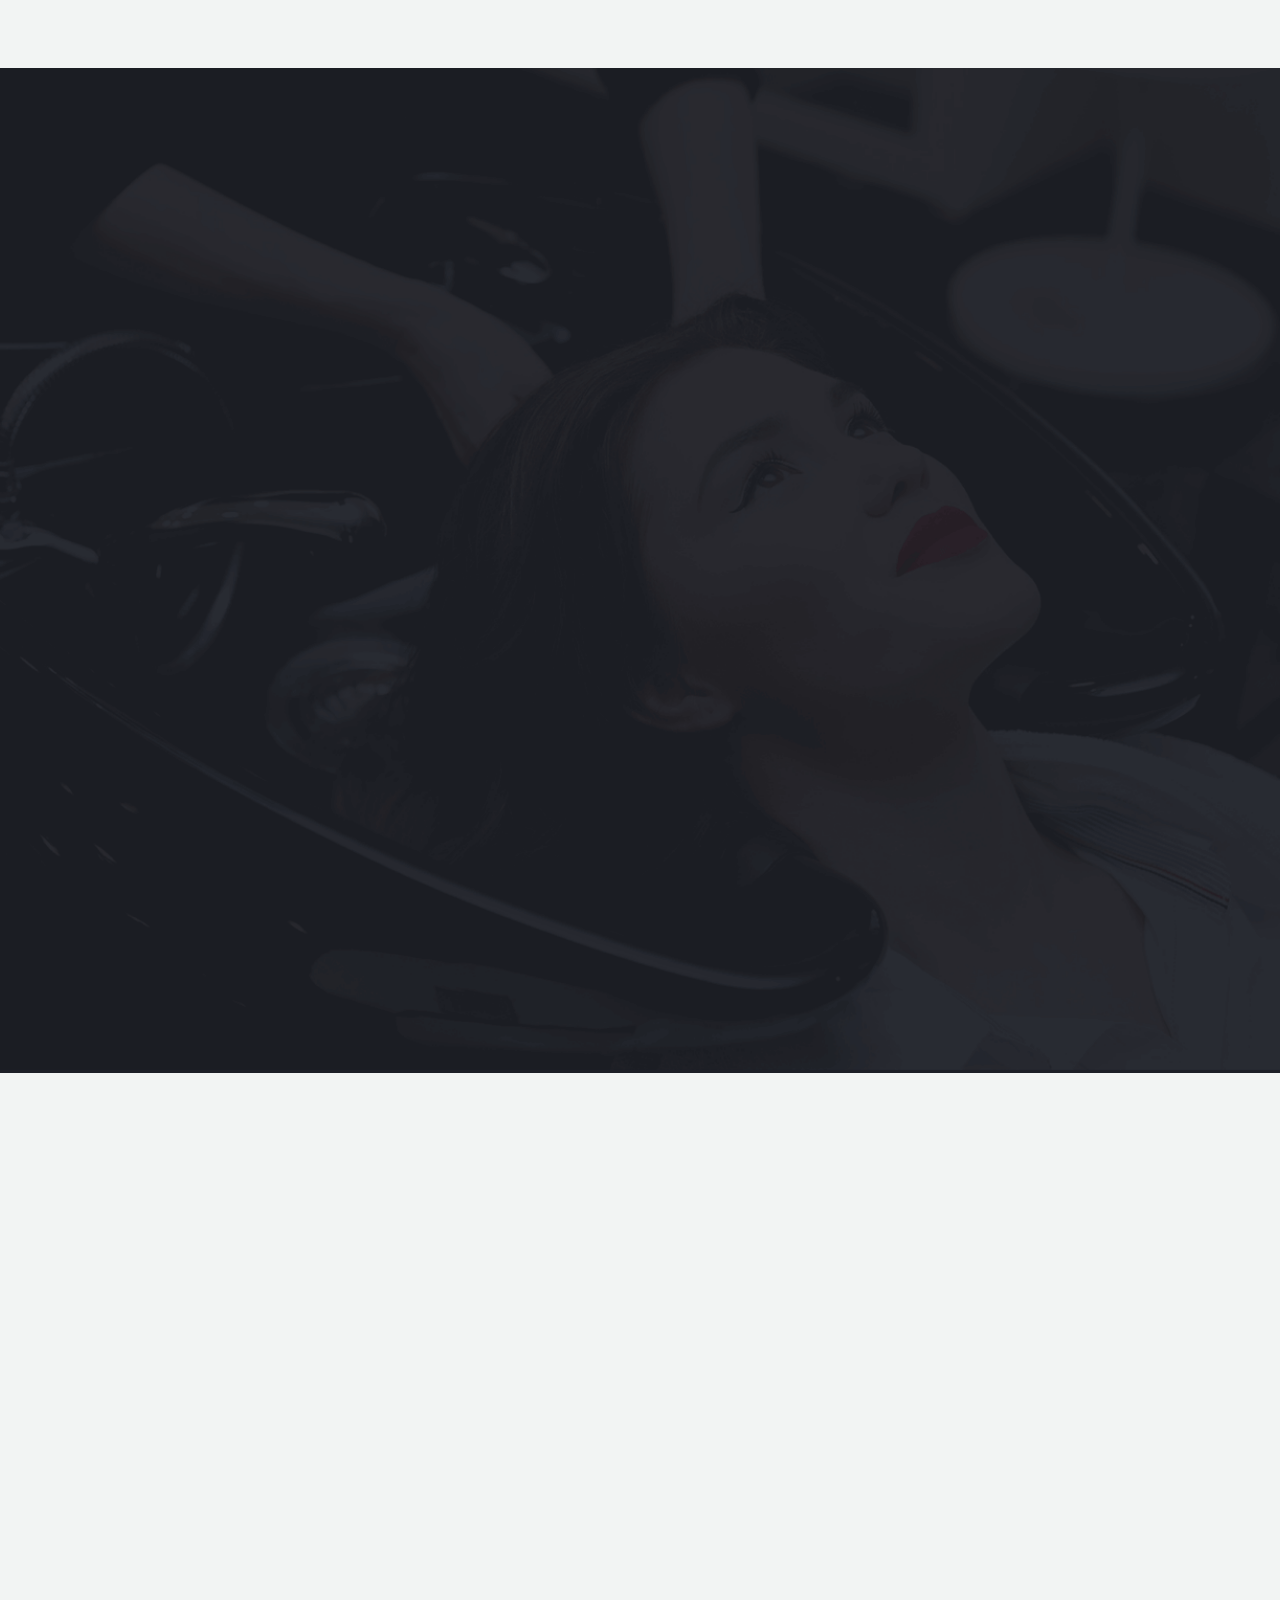
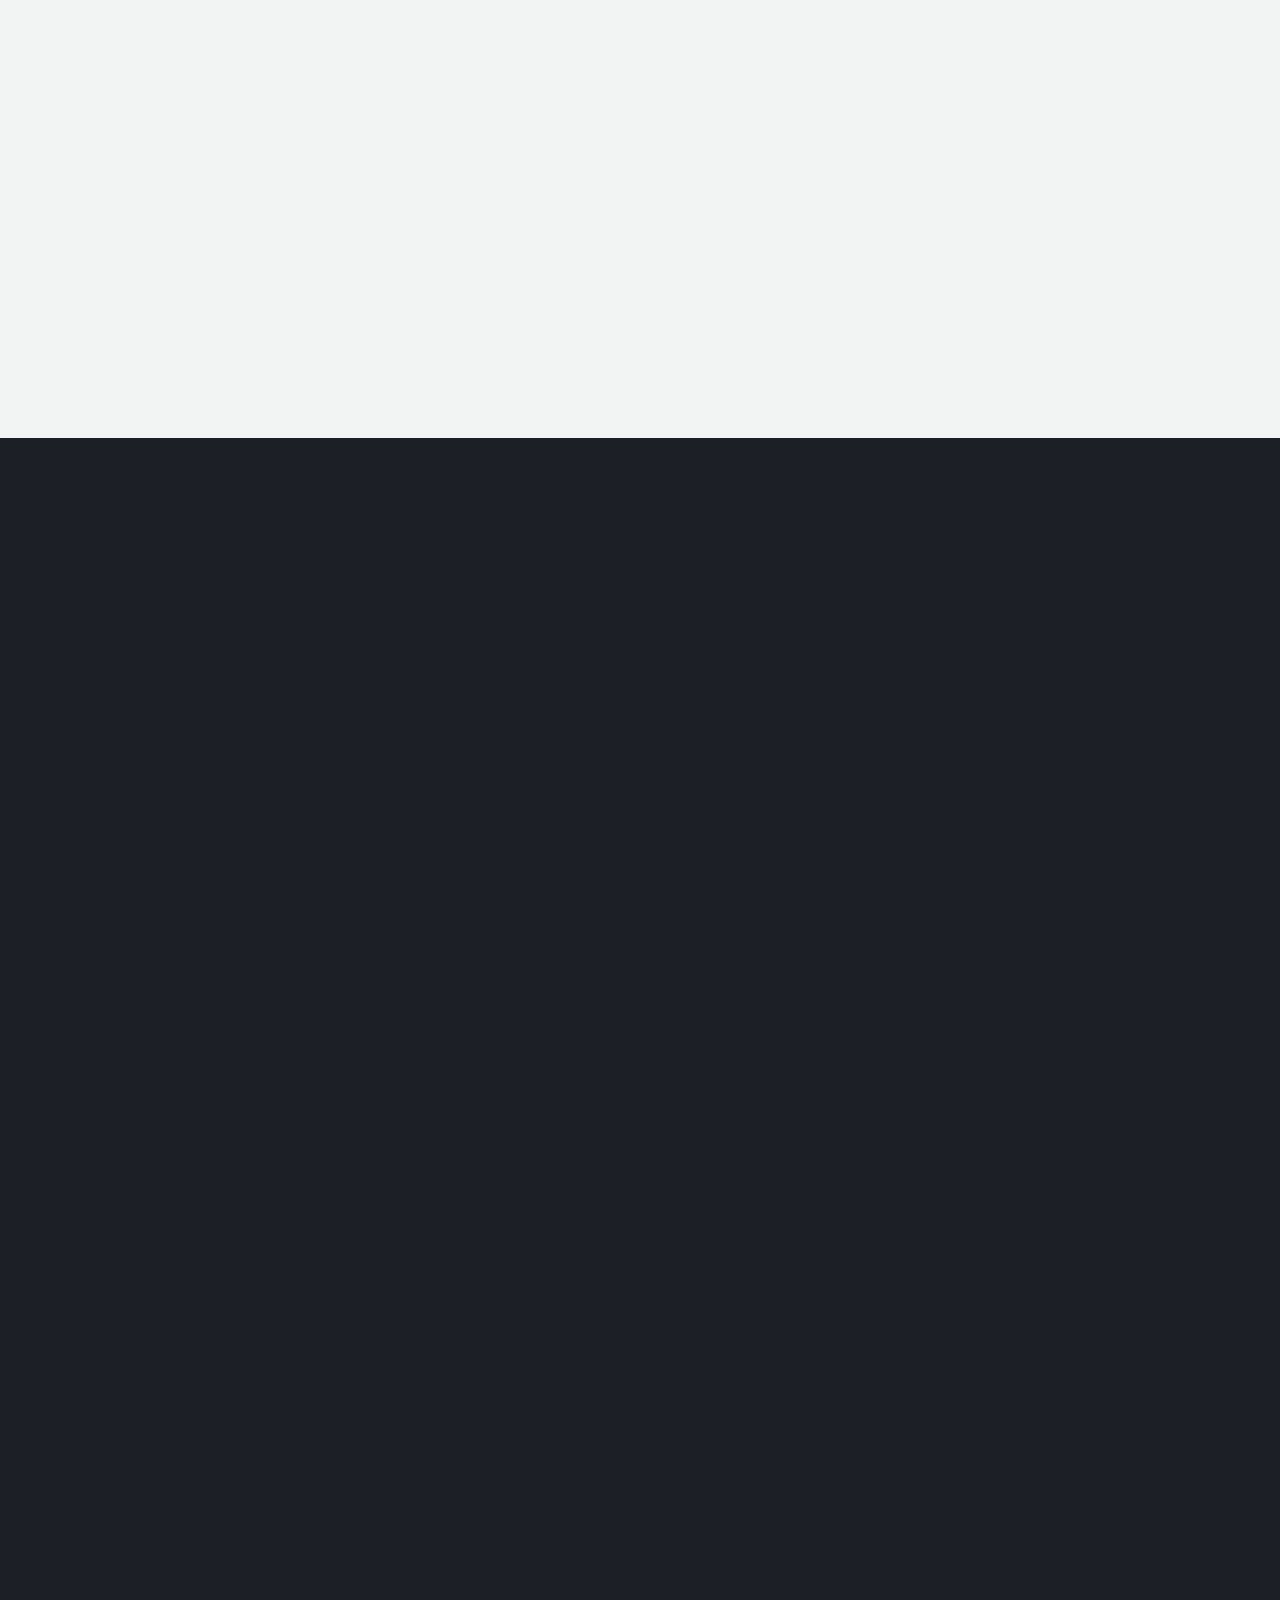
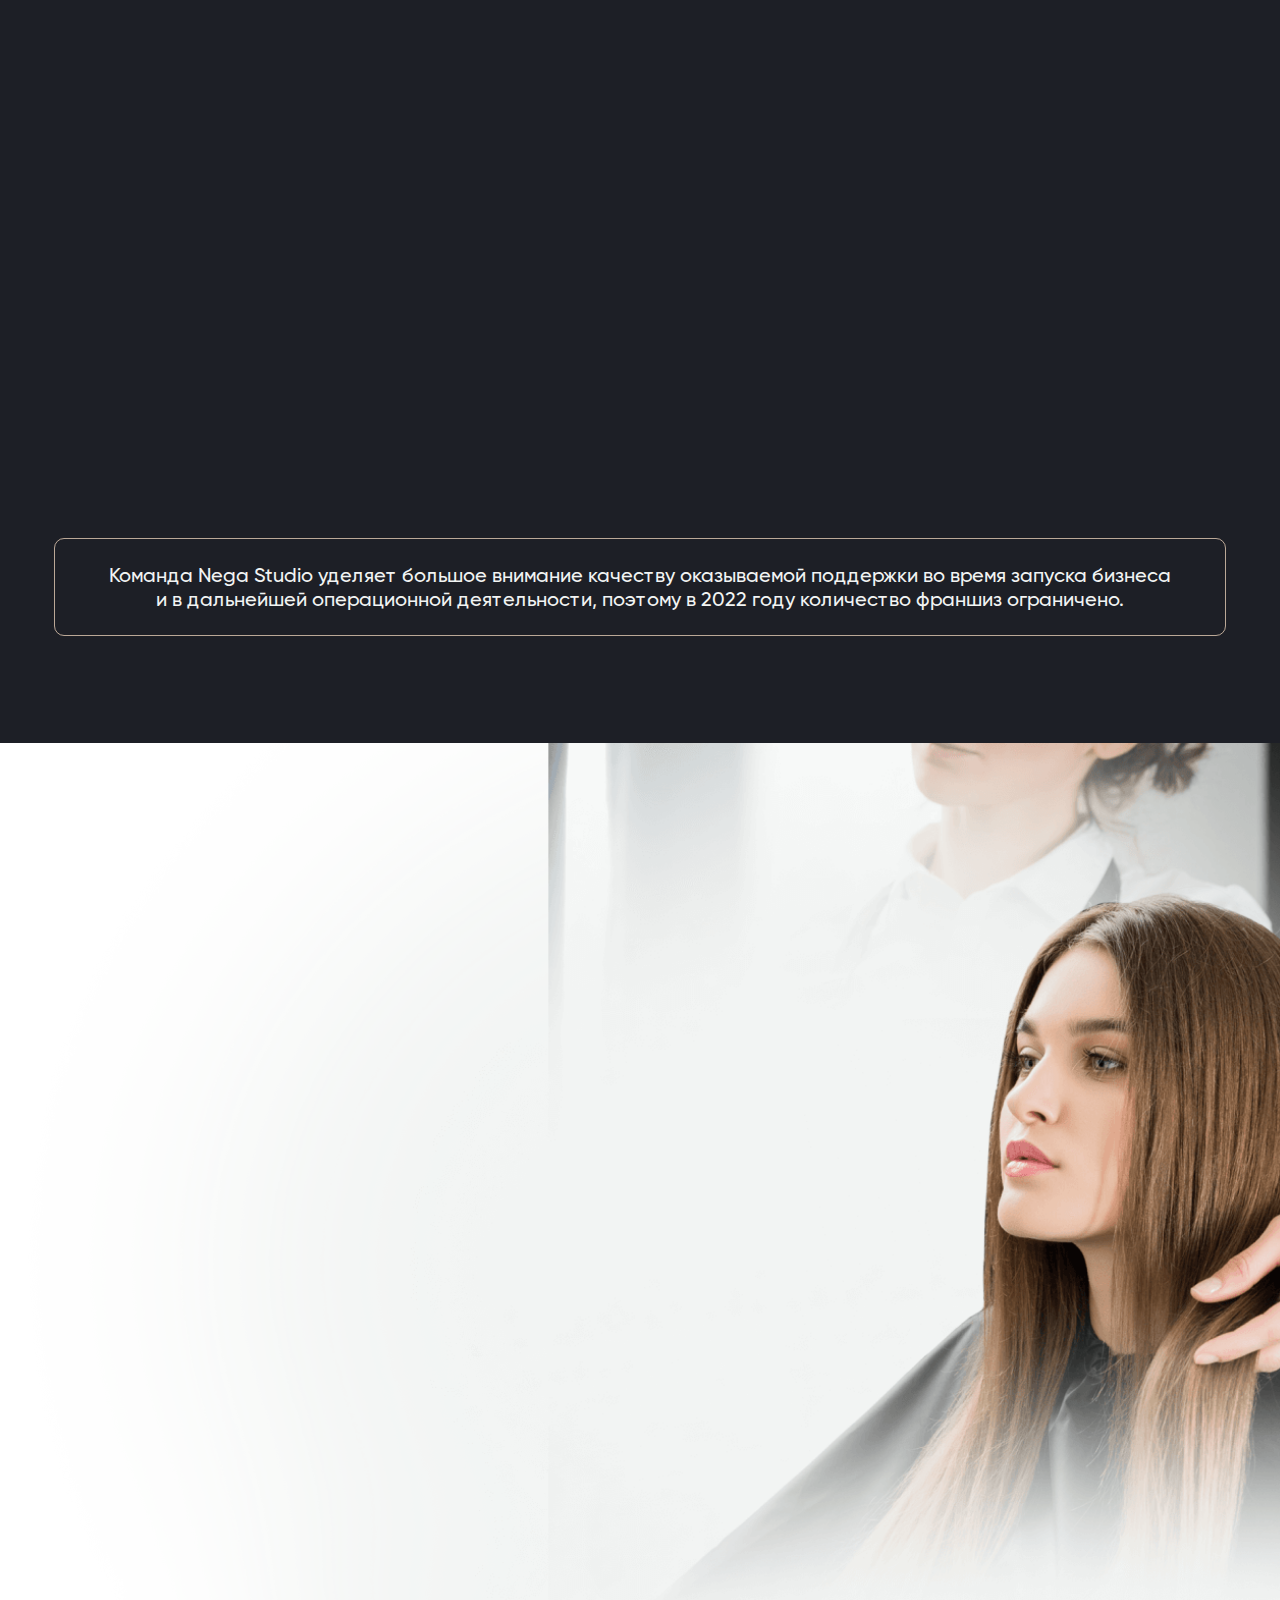
==== commit c08ea181: "changes" ====
--- a/index.html
+++ b/index.html
@@ -163,7 +163,7 @@
                 <span> 2 формата</span> салона красоты
               </h2>
               <p class="format__descr descr wow fadeInUp">
-                По франшизе Nega Studio предлагается 2 независимые
+                По франшизе Nega Beauty предлагается 2 независимые
                 бизнес-модели. Партнёр выбирает оптимальный формат в зависимости
                 от поставленных целей и интереса к определённому направлению в
                 beauty-сфере.
@@ -605,7 +605,7 @@
                   получить новые эмоции и отдохнуть.
                 </p>
                 <p class="marketing__descr">
-                  В салонах красоты Nega Studio девушкам оказываются услуги
+                  В салонах красоты Nega Beauty девушкам оказываются услуги
                   премиум-сегмента по ценам бизнес-класса. Клиенты могут
                   расслабиться и понежиться в приятной атмосфере заботы и
                   красоты. Мастера используют натуральные косметические средства
@@ -622,7 +622,7 @@
             <div class="history__body">
               <h2 class="history__title title wow fadeInRight">
                 4 шага на пути к успеху: история основателя салонов
-                <span>Nega Studio</span>
+                <span>Nega Beauty</span>
               </h2>
               <div class="history__list wow fadeInRight">
                 <div class="history__item">
@@ -673,7 +673,7 @@
               <div class="history__card">
                 <div class="card__title">Евстигнеева Юлия</div>
                 <p class="card__descr">
-                  Основатель салона красоты <span>Nega Studio</span>
+                  Основатель салона красоты <span>Nega Beauty</span>
                 </p>
               </div>
             </div>
@@ -1488,7 +1488,7 @@
               </div>
               <div class="support__subtitle wow fadeInUp">
                 Предоставляется доступ к рабочему чату для проведения
-                консультаций от собственника салона <span>Nega Studio</span> по
+                консультаций от собственника салона <span>Nega Beauty</span> по
                 всем текущим вопросам.
                 <span>Полноценная поддержка</span> поможет выйти на плановые
                 показатели за <span>5 месяцев.</span>
@@ -1591,7 +1591,7 @@
                 доказательство эффективности каждой бизнес-модели
               </h2>
               <p class="results__descr wow fadeInUp">
-                Цифры собраны согласно работе всех салонов красоты Nega Studio.
+                Цифры собраны согласно работе всех салонов красоты Nega Beauty.
                 Эксперты помогут достичь плановых показателей в&nbsp;оптимальные
                 сроки:
               </p>
@@ -2077,7 +2077,7 @@
                 <div class="popup-presentation-box">
                   <h2 class="popup-presentation__title">УЗНАЙТЕ</h2>
                   <p class="popup-presentation__description">
-                    больше подробностей по франшизе <span>Nega Studio</span>
+                    больше подробностей по франшизе <span>Nega Beauty</span>
                   </p>
                 </div>
                 <form action="" class="form popup-presentation__form">
@@ -2106,7 +2106,7 @@
                     <input
                       type="text"
                       name="section-name-text"
-                      value="Узнайте больше подробностей по франшизе Nega Studio"
+                      value="Узнайте больше подробностей по франшизе Nega Beauty"
                       hidden
                     />
                     <input
@@ -2157,7 +2157,7 @@
                 <h2 class="popup-presentation__title">Запишитесь</h2>
                 <div class="popup-presentation__description second__descr">
                   на онлайн-консультацию, чтобы узнать подробнее о франшизе
-                  <span>«Nega Studio»</span>
+                  <span>«Nega Beauty»</span>
                 </div>
                 <form
                   action=""
@@ -2187,7 +2187,7 @@
                       type="text"
                       name="section-name-text"
                       value="Запишитесь на онлайн-консультацию, чтобы узнать подробнее о франшизе
-                      «Nega Studio»"
+                      «Nega Beauty»"
                       hidden=""
                     />
                     <input
--- a/css/style.css
+++ b/css/style.css
@@ -30,13 +30,8 @@
   -webkit-font-smoothing: antialiased;
   -moz-osx-font-smoothing: grayscale;
 }
-.lock{
+.lock {
   overflow: hidden;
-}
-body.popup{
-  height: 100vh;
-  overflow-y: hidden;
-  padding-right: 15px
 }
 .wrapper {
   width: 100%;
@@ -108,7 +103,6 @@
   border-radius: 85px;
   padding: 7px;
   display: inline-block;
-
 }
 
 .btn__cover:hover {
@@ -137,55 +131,61 @@
   overflow: hidden;
 }
 .btn::after {
-	content: "";
-	margin-left: 60px;
-	width: 25px;
-	height: 300px;
-	background: -webkit-gradient(linear, left bottom, left top, from(#fff), to(rgba(255, 255, 255, 0.01)));
-	background: linear-gradient(0deg, #fff, rgba(255, 255, 255, 0.01));
-	-webkit-animation-delay: 0.05s;
-	animation-delay: 0.05s;
-	position: absolute;
-	-webkit-animation-timing-function: ease-in-out;
-	animation-timing-function: ease-in-out;
-	-webkit-transition: all 0.3s;
-	transition: all 0.3s;
-	-webkit-animation-name: slideme;
-	animation-name: slideme;
-	-webkit-animation-duration: 4s;
-	animation-duration: 4s;
-	-webkit-animation-iteration-count: infinite;
-	animation-iteration-count: infinite;
-	-webkit-transform: rotate(45deg);
-	transform: rotate(45deg);
+  content: "";
+  margin-left: 60px;
+  width: 25px;
+  height: 300px;
+  background: -webkit-gradient(
+    linear,
+    left bottom,
+    left top,
+    from(#fff),
+    to(rgba(255, 255, 255, 0.01))
+  );
+  background: linear-gradient(0deg, #fff, rgba(255, 255, 255, 0.01));
+  -webkit-animation-delay: 0.05s;
+  animation-delay: 0.05s;
+  position: absolute;
+  -webkit-animation-timing-function: ease-in-out;
+  animation-timing-function: ease-in-out;
+  -webkit-transition: all 0.3s;
+  transition: all 0.3s;
+  -webkit-animation-name: slideme;
+  animation-name: slideme;
+  -webkit-animation-duration: 4s;
+  animation-duration: 4s;
+  -webkit-animation-iteration-count: infinite;
+  animation-iteration-count: infinite;
+  -webkit-transform: rotate(45deg);
+  transform: rotate(45deg);
   position: absolute;
   left: -90px;
   top: -150px;
-	z-index: 0; 
-}
-	
-	@-webkit-keyframes slideme {
-		0% {
-		  left: -30px;
-		  margin-left: 0;
-		}
-		30%,
-		to {
-		  left: 110%;
-		  margin-left: 80px;
-		}
-	 }
-	 @keyframes slideme {
-		0% {
-		  left: -30px;
-		  margin-left: 0;
-		}
-		30%,
-		to {
-		  left: 110%;
-		  margin-left: 80px;
-		}
-	 }
+  z-index: 0;
+}
+
+@-webkit-keyframes slideme {
+  0% {
+    left: -30px;
+    margin-left: 0;
+  }
+  30%,
+  to {
+    left: 110%;
+    margin-left: 80px;
+  }
+}
+@keyframes slideme {
+  0% {
+    left: -30px;
+    margin-left: 0;
+  }
+  30%,
+  to {
+    left: 110%;
+    margin-left: 80px;
+  }
+}
 
 /* =================================================  header  ================================================ */
 .header {
@@ -332,6 +332,12 @@
   background: url("../img/main/effect.png") 0 0 / cover no-repeat,
     url("../img/main/owner.png") 100% 100% no-repeat,
     url("../img/main/back.png") 50% 50% / cover no-repeat;
+}
+@media (max-width: 1186px) {
+  .main {
+    background: url("../img/main/effect.png") 0 0 / cover no-repeat,
+      url("../img/main/back.png") 50% 50% / cover no-repeat;
+  }
 }
 .main__body {
   padding: 183px 0px 99px;
@@ -417,7 +423,10 @@
 .main__slider {
   display: none;
 }
-@media (max-width: 990px) {
+@media (max-width: 1023px) {
+  .main__body {
+    padding: 130px 0px 60px;
+  }
   .main__title {
     font-size: 32px;
   }
@@ -427,6 +436,11 @@
   }
   .main__list > *:not(:last-child) {
     margin-right: 30px;
+  }
+}
+@media (max-width: 890px) {
+  .main__title {
+    font-size: 29px;
   }
 }
 @media (max-width: 768px) {
@@ -1089,6 +1103,24 @@
     display: none;
   }
 }
+@media (max-width: 1023px) {
+  .history {
+    background: url("../img/history/back2.png") 100% 0 / cover no-repeat;
+  }
+  .history__body {
+    padding: 75px 0px 60px;
+}
+.history__title {
+  margin: 0 auto;
+  font-size: 28px;
+  text-align: center;
+}
+.history__list {
+  margin: 0 auto;
+  text-align: center;
+  max-width: 600px;
+}
+}
 @media (max-width: 768px) {
   .history__body {
     padding: 80px 0px 60px;
@@ -1231,7 +1263,7 @@
   line-height: 19px;
   color: rgba(82, 76, 73, 0.6);
 }
-.content__input{
+.content__input {
   color: rgba(255, 255, 255, 0.7);
 }
 .form__input-phone {
@@ -1246,7 +1278,7 @@
   background: url("../img/form/name.svg") 7px 15px no-repeat;
   padding-left: 34px;
 }
-.form__input:focus{
+.form__input:focus {
   color: #000000;
 }
 .form__input.validate {
@@ -1275,7 +1307,7 @@
   max-width: 1075px;
   margin: 0 auto;
 }
-.form__policy img{
+.form__policy img {
   margin-right: 5px;
 }
 
@@ -1285,13 +1317,12 @@
   font-size: 11px;
   line-height: 13px;
   color: rgba(82, 76, 73, 0.56);
-
-}
-.content__policy p{
+}
+.content__policy p {
   max-width: 1075px;
   color: rgba(255, 255, 255, 0.54);
 }
-.content__policy p span{
+.content__policy p span {
   color: rgba(255, 255, 255, 0.54);
 }
 .politicy {
@@ -1299,8 +1330,8 @@
   text-decoration: underline;
   cursor: pointer;
 }
-.footer__policy span{
-  color: #F2F4F3;
+.footer__policy span {
+  color: #f2f4f3;
 }
 .politicy:hover {
   text-decoration: none;
@@ -1619,18 +1650,34 @@
   max-width: 600px;
 }
 @media (max-width: 1023px) {
+  .statistic {
+    background:
+      url("../img/statistic/makeup.png") 100% 0 no-repeat, #f5f5f5;
+  }
   .statistic__body {
-    padding: 60px 0px 46px 270px;
-  }
+    padding: 60px 0px 46px;
+  }
+  .statistic__title {
+    text-align: center;
+    padding-bottom: 35px;
+    max-width: 600px;
+    margin: 0 auto;
+}
   .statistic__block {
     background: #fff;
     padding: 25px 35px;
+    max-width: 600px;
+    margin: 0 auto;
   }
   .statistic__item-title {
     font-size: 20px;
+    text-align: center;
+    margin: 0 auto
   }
   .statistic__item-descr {
     font-size: 16px;
+    margin: 0 auto;
+    text-align: center;
   }
 }
 @media (max-width: 767px) {
@@ -1642,13 +1689,10 @@
     text-align: center;
   }
   .statistic__body {
-    padding: 40px 0px 46px 30px;
+    padding: 40px 0px;
   }
 }
 @media (max-width: 600px) {
-  .statistic__body {
-    padding: 40px 0;
-  }
   .statistic__item-title {
     font-size: 16px;
     text-align: center;
@@ -2219,13 +2263,13 @@
   justify-content: center;
   height: 470px;
   overflow: hidden;
-  transition: all .2s ease-out;
+  transition: all 0.2s ease-out;
   position: relative;
 }
 .support__list.active {
   height: 100%;
   overflow: visible;
-  transition: all .2s ease-out;
+  transition: all 0.2s ease-out;
 }
 .support__list > * {
   flex: 0 1 50%;
@@ -2728,6 +2772,7 @@
   padding: 23px 0px;
   text-align: center;
   flex: 1 1 50%;
+  cursor: pointer;
 
   font-family: "gilroy-bold";
   font-size: 22px;
@@ -3300,6 +3345,11 @@
 /* ===========================================  run  ============================================== */
 .run {
   background: url("../img/run/run.png") 50% 0 / cover no-repeat;
+}
+@media (max-width: 1180px) {
+  .run {
+    background: url("../img/run/run.png") 0 0 / cover no-repeat;
+  }
 }
 .run__body {
   padding: 87px 0 72px;
@@ -3357,7 +3407,29 @@
   -webkit-mask-composite: destination-out;
   mask-composite: exclude;
 }
-
+@media (max-width: 1023px) {
+  .run__body {
+    padding: 60px 0px;
+}
+  .run__title {
+    margin: 0 auto;
+    text-align: center;
+    font-size: 26px;
+}
+.run__block{
+  margin: 0 auto 30px auto;
+}
+.run__open{
+  border: 1px solid rgba(29, 31, 38, 0.37);
+  border-radius: 10px;
+  margin: 0 auto 30px auto;
+  padding: 30px 15px;
+  text-align: center;
+}
+.run__open::before {
+  content: none;
+}
+}
 @media (max-width: 600px) {
   .run__body {
     padding: 40px 0;
@@ -3365,6 +3437,7 @@
   .run__title {
     text-align: center;
     padding-bottom: 20px;
+    font-size: 20px;
   }
   .run__title span {
     display: inline-block;
@@ -3382,12 +3455,9 @@
     font-size: 16px;
     text-align: center;
     margin-bottom: 25px;
-    border: 1px solid rgba(29, 31, 38, 0.37);
-    border-radius: 10px;
-  }
-  .run__open::before {
-    content: none;
-  }
+
+  }
+
 }
 
 /* ================================================= footer ======================================================== */
@@ -3396,7 +3466,7 @@
   background: #1d1f26;
 }
 .footer__body {
-  padding: 108px 0px;
+  padding: 50px 0px 50px;
   display: flex;
   justify-content: space-between;
   align-items: center;
@@ -3480,6 +3550,38 @@
   margin-right: 28px;
 }
 @media (max-width: 1023px) {
+  .footer__top p {
+    font-size: 15px;
+}
+.footer__top > *:not(:last-child) {
+  margin-bottom: 25px
+}
+.footer__middle img{
+  max-width: 100px;
+}
+.footer__policy {
+  font-size: 16px;
+  text-align: center;
+}
+.phone__block-img.footer {
+  margin-right: 15px;
+  margin-left: 0px;
+}
+.phone__block.footer{
+  justify-content: flex-end;
+}
+
+.f5__block img{
+  max-width: 35px;
+  margin-right: 10px;
+}
+.f5__descr {
+  max-width: 210px;
+  font-size: 16px;
+  text-align: right;
+}
+}
+@media (max-width: 768px) {
   .footer__body {
     padding: 40px 0px;
     display: flex;
